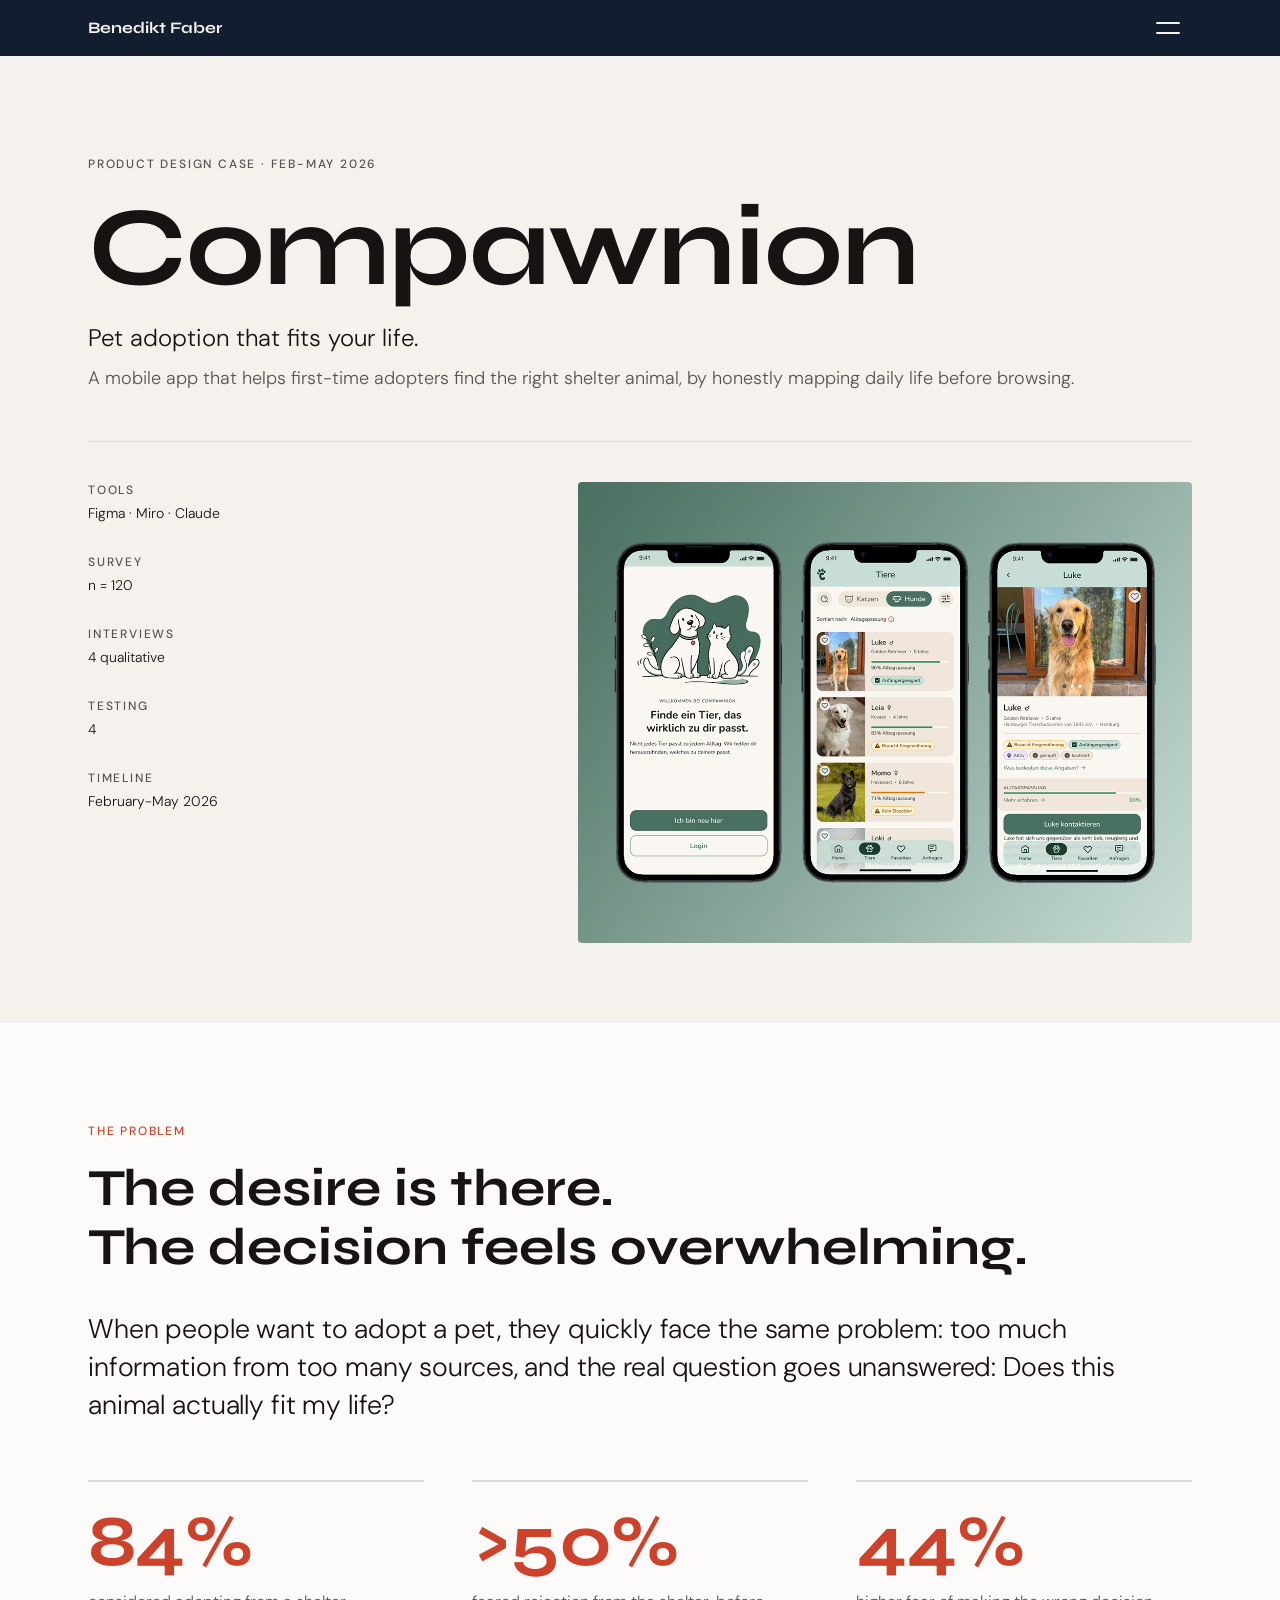
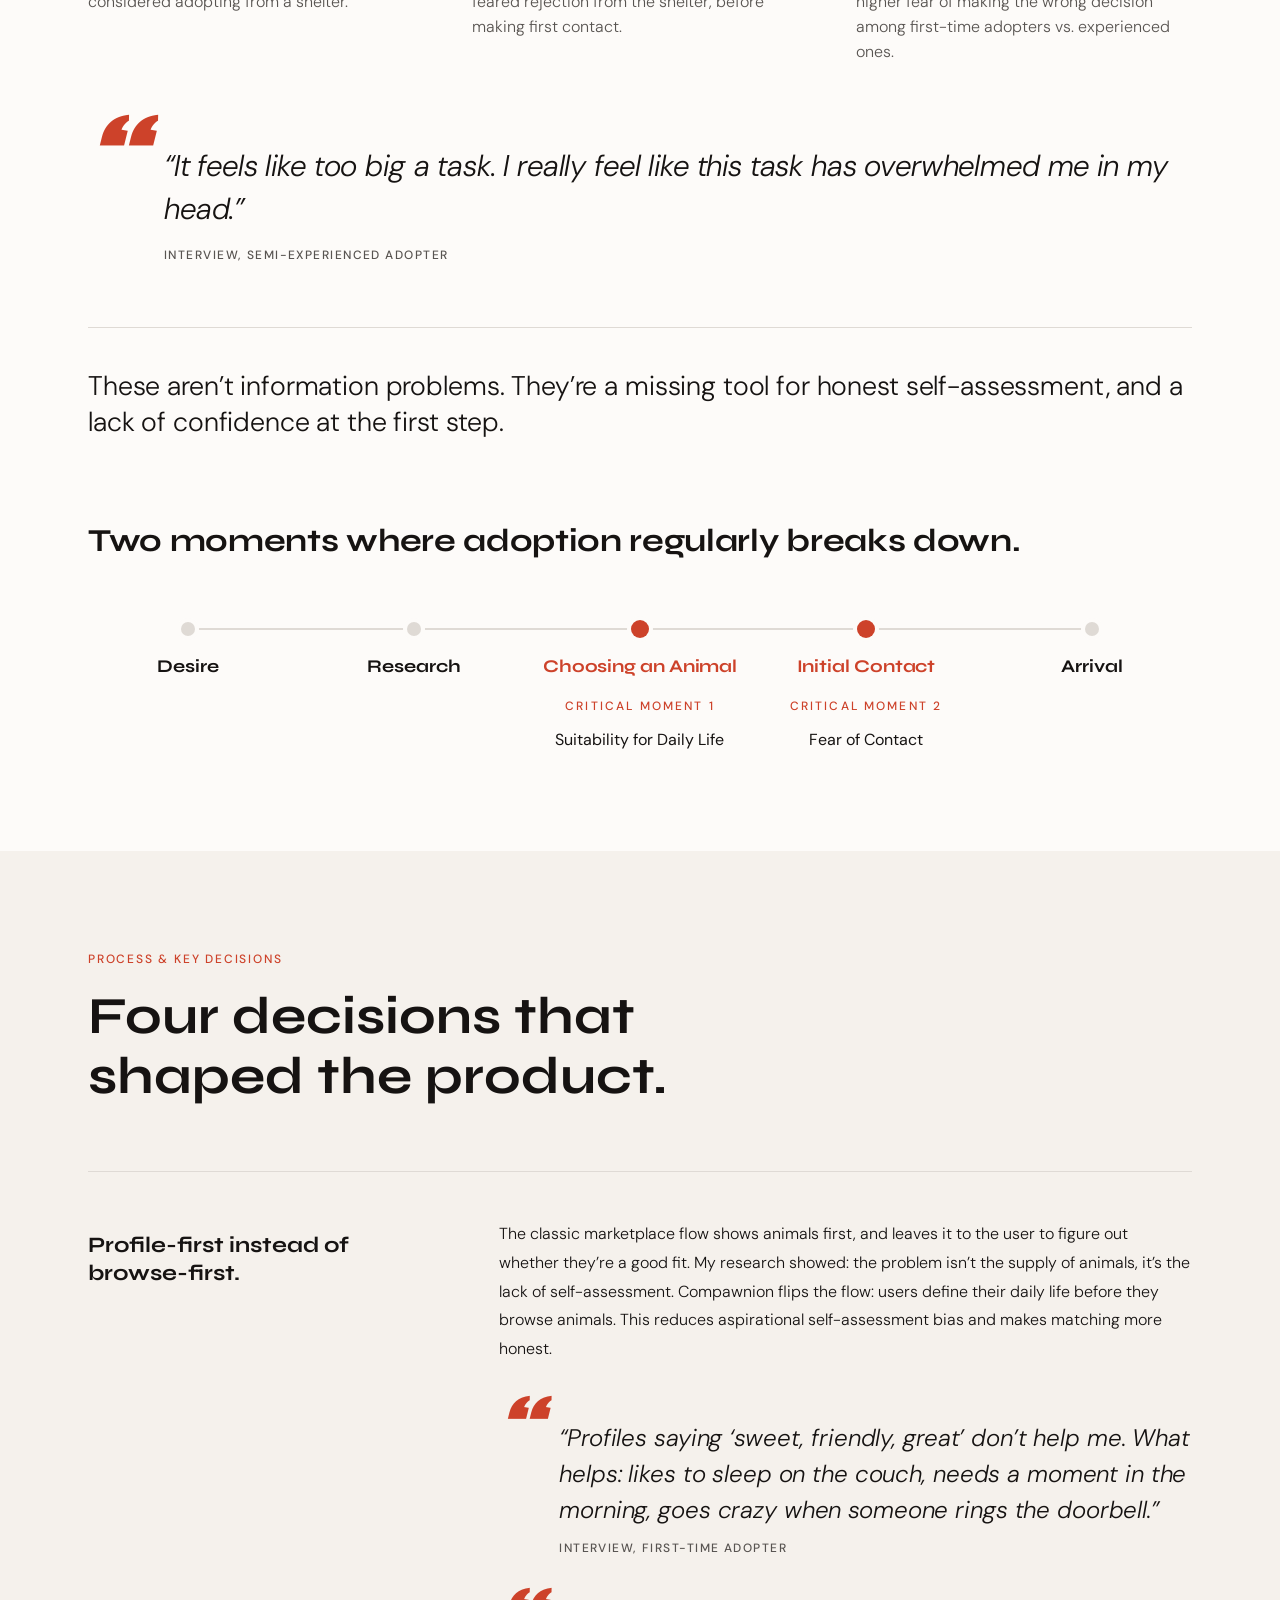
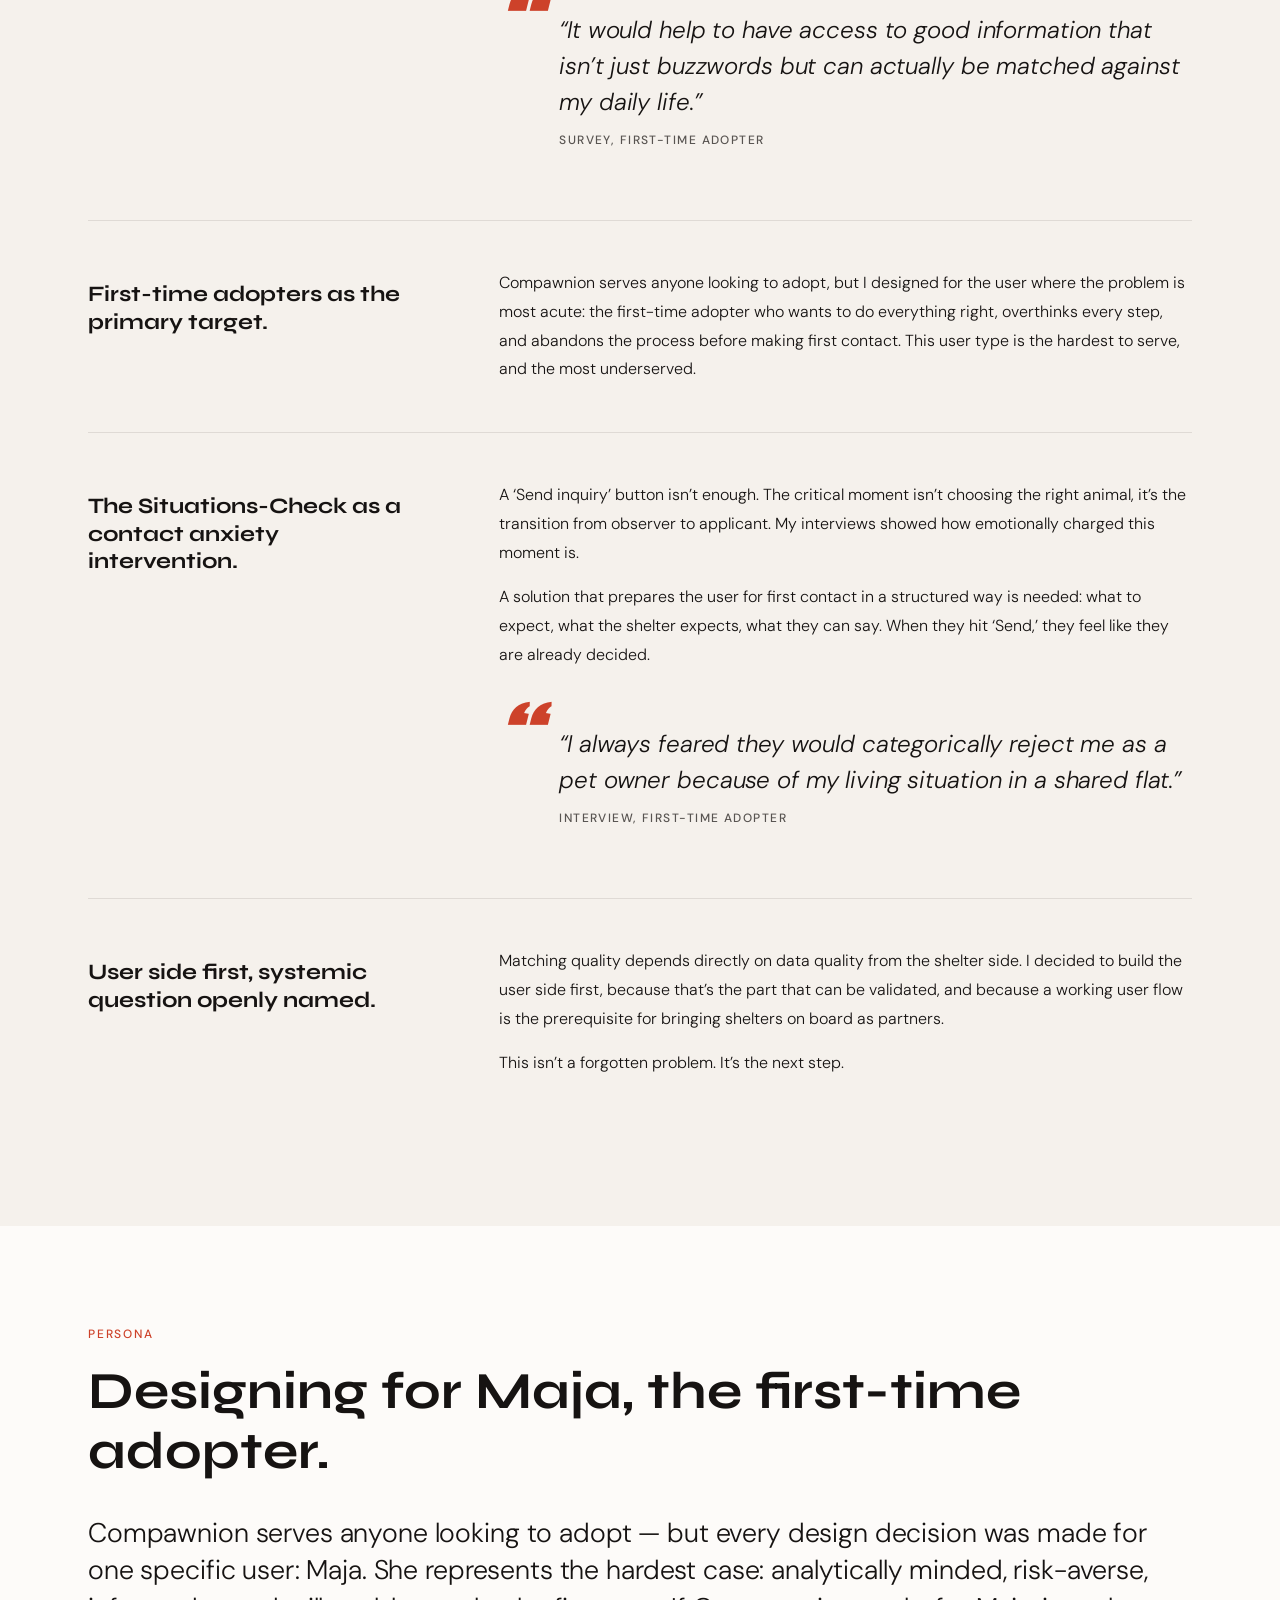
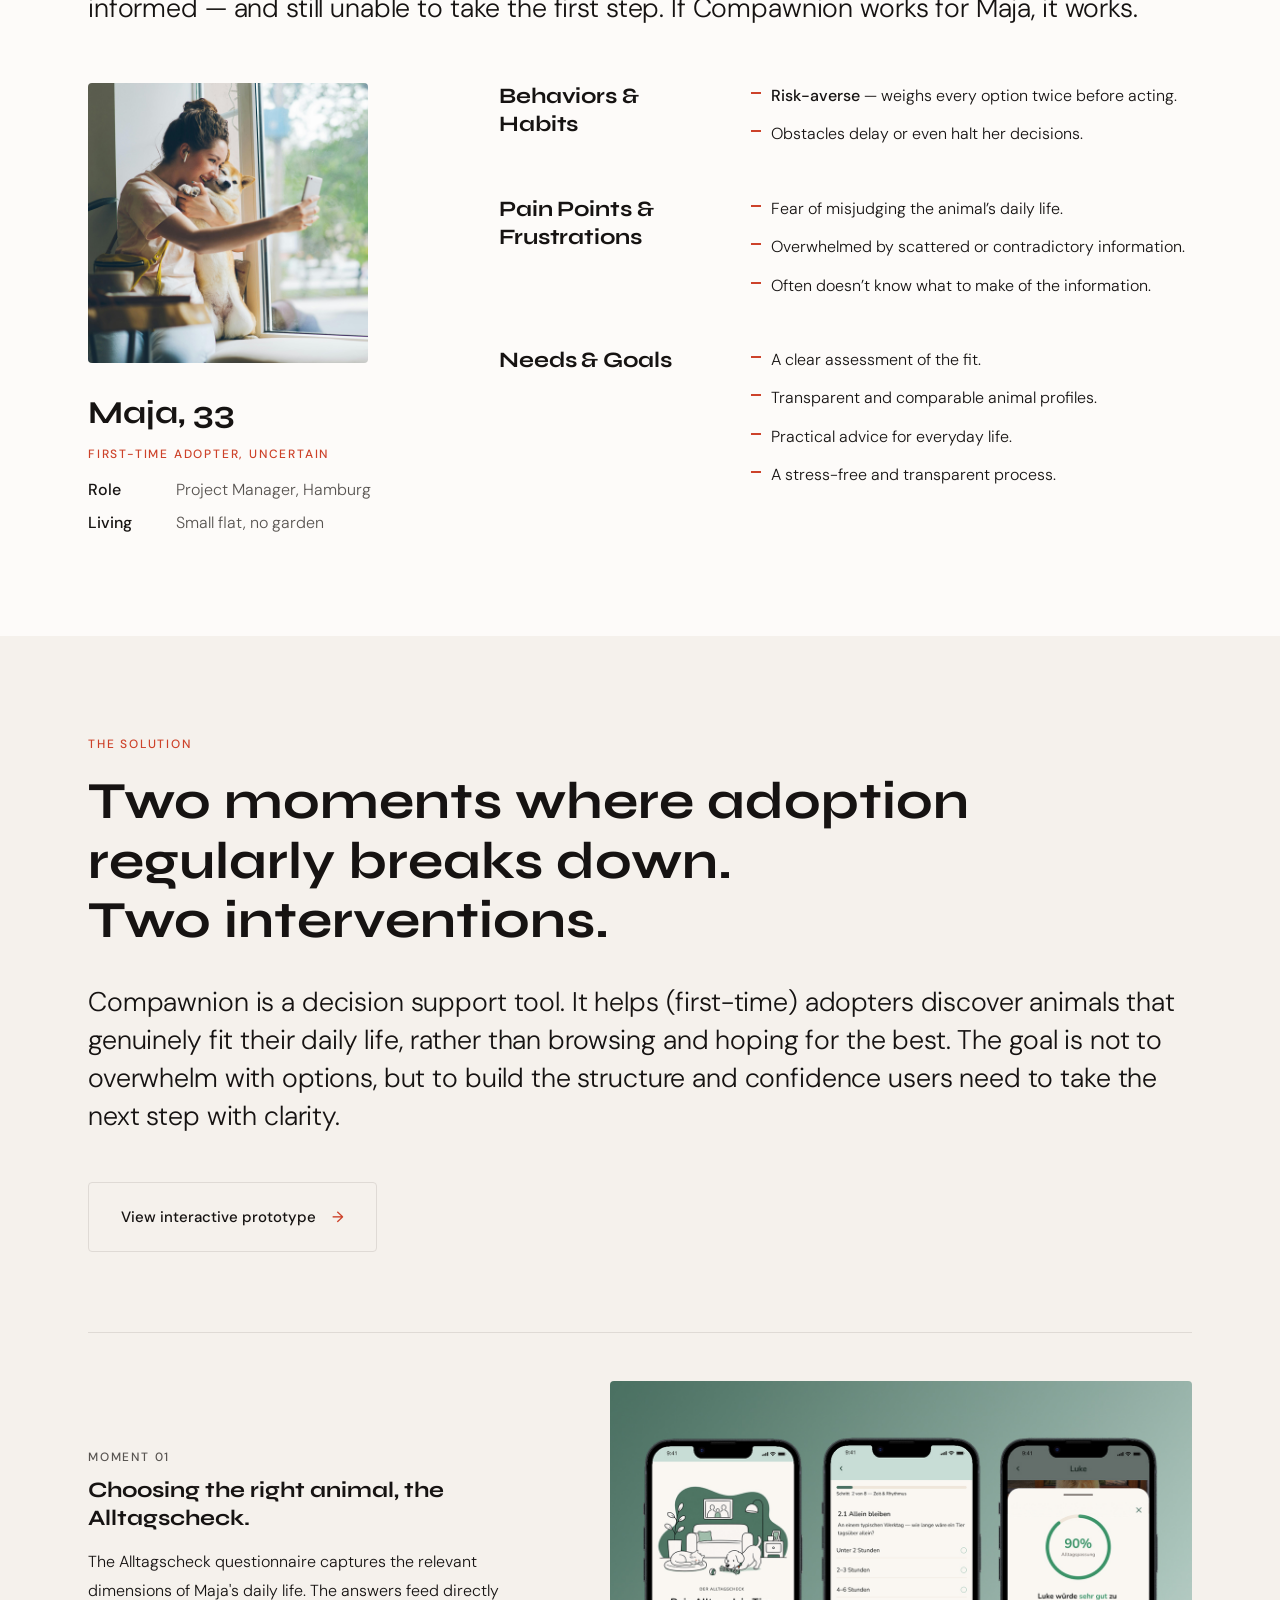
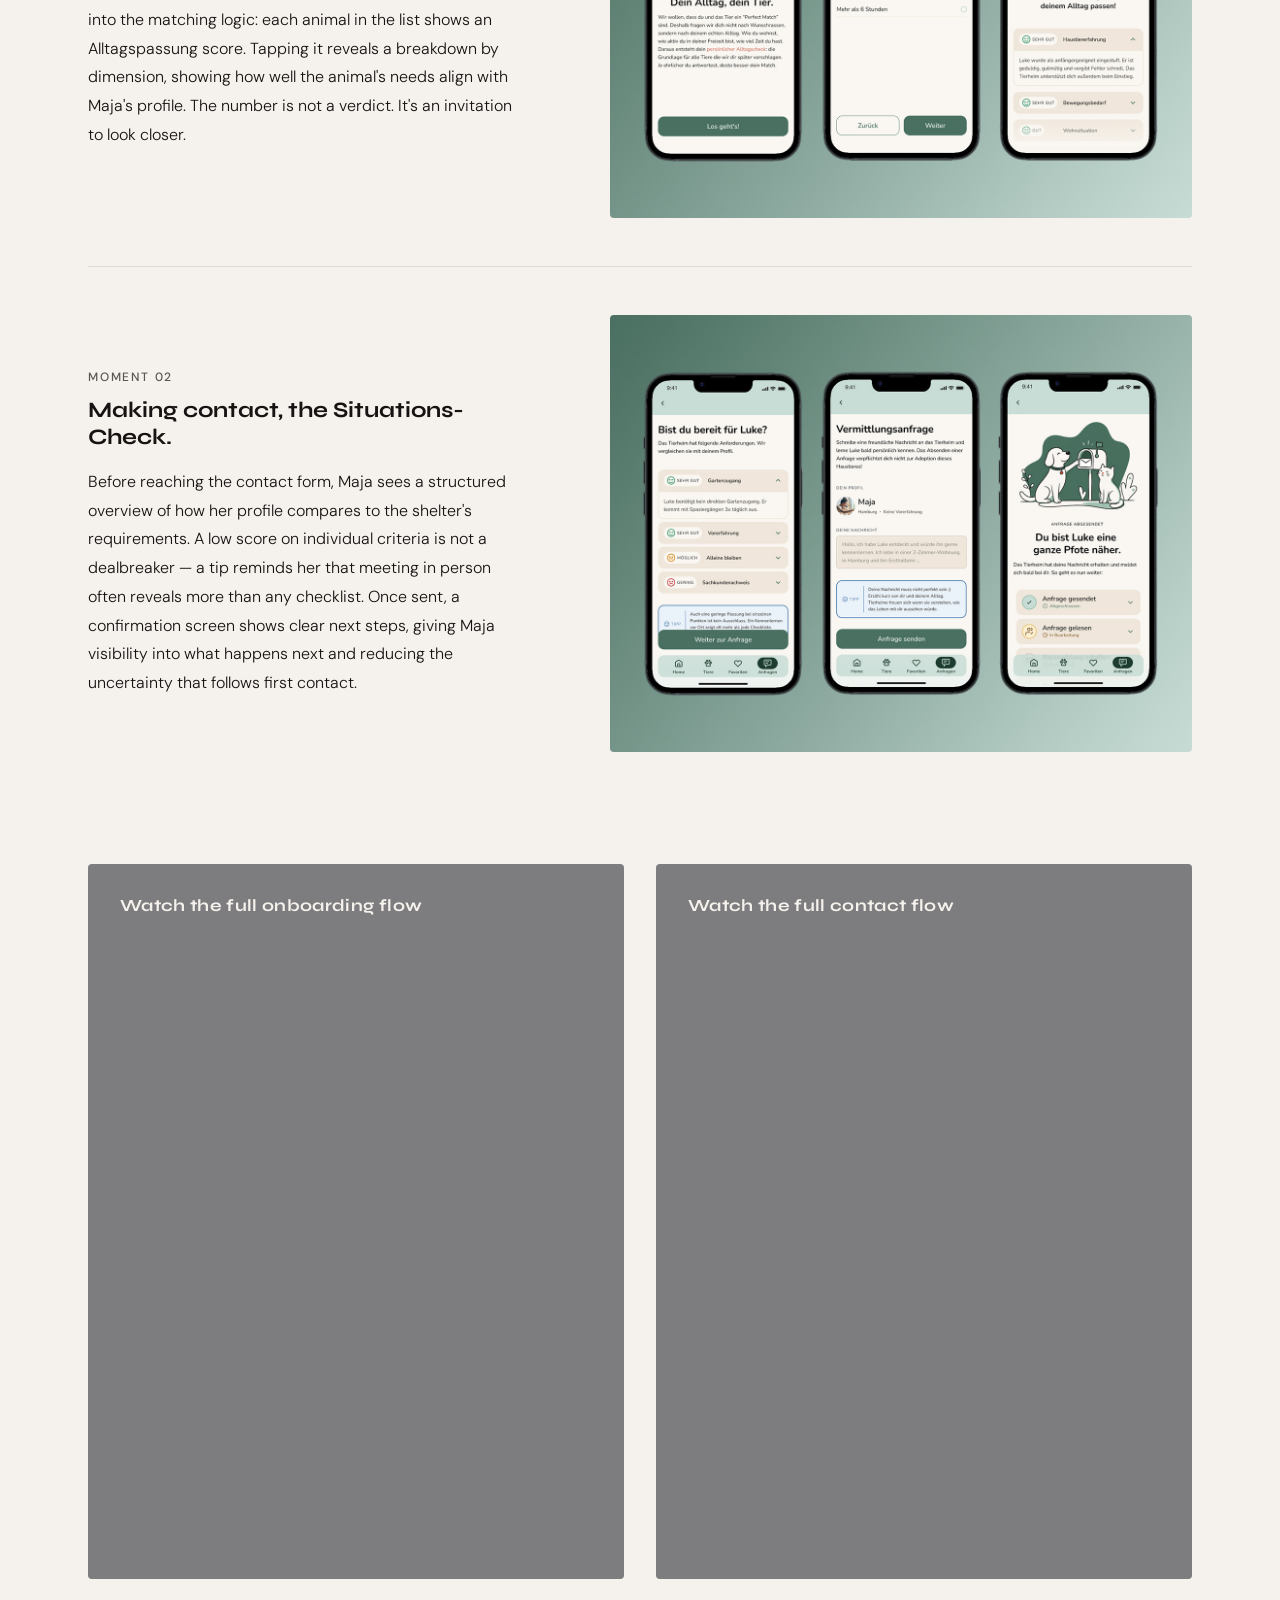
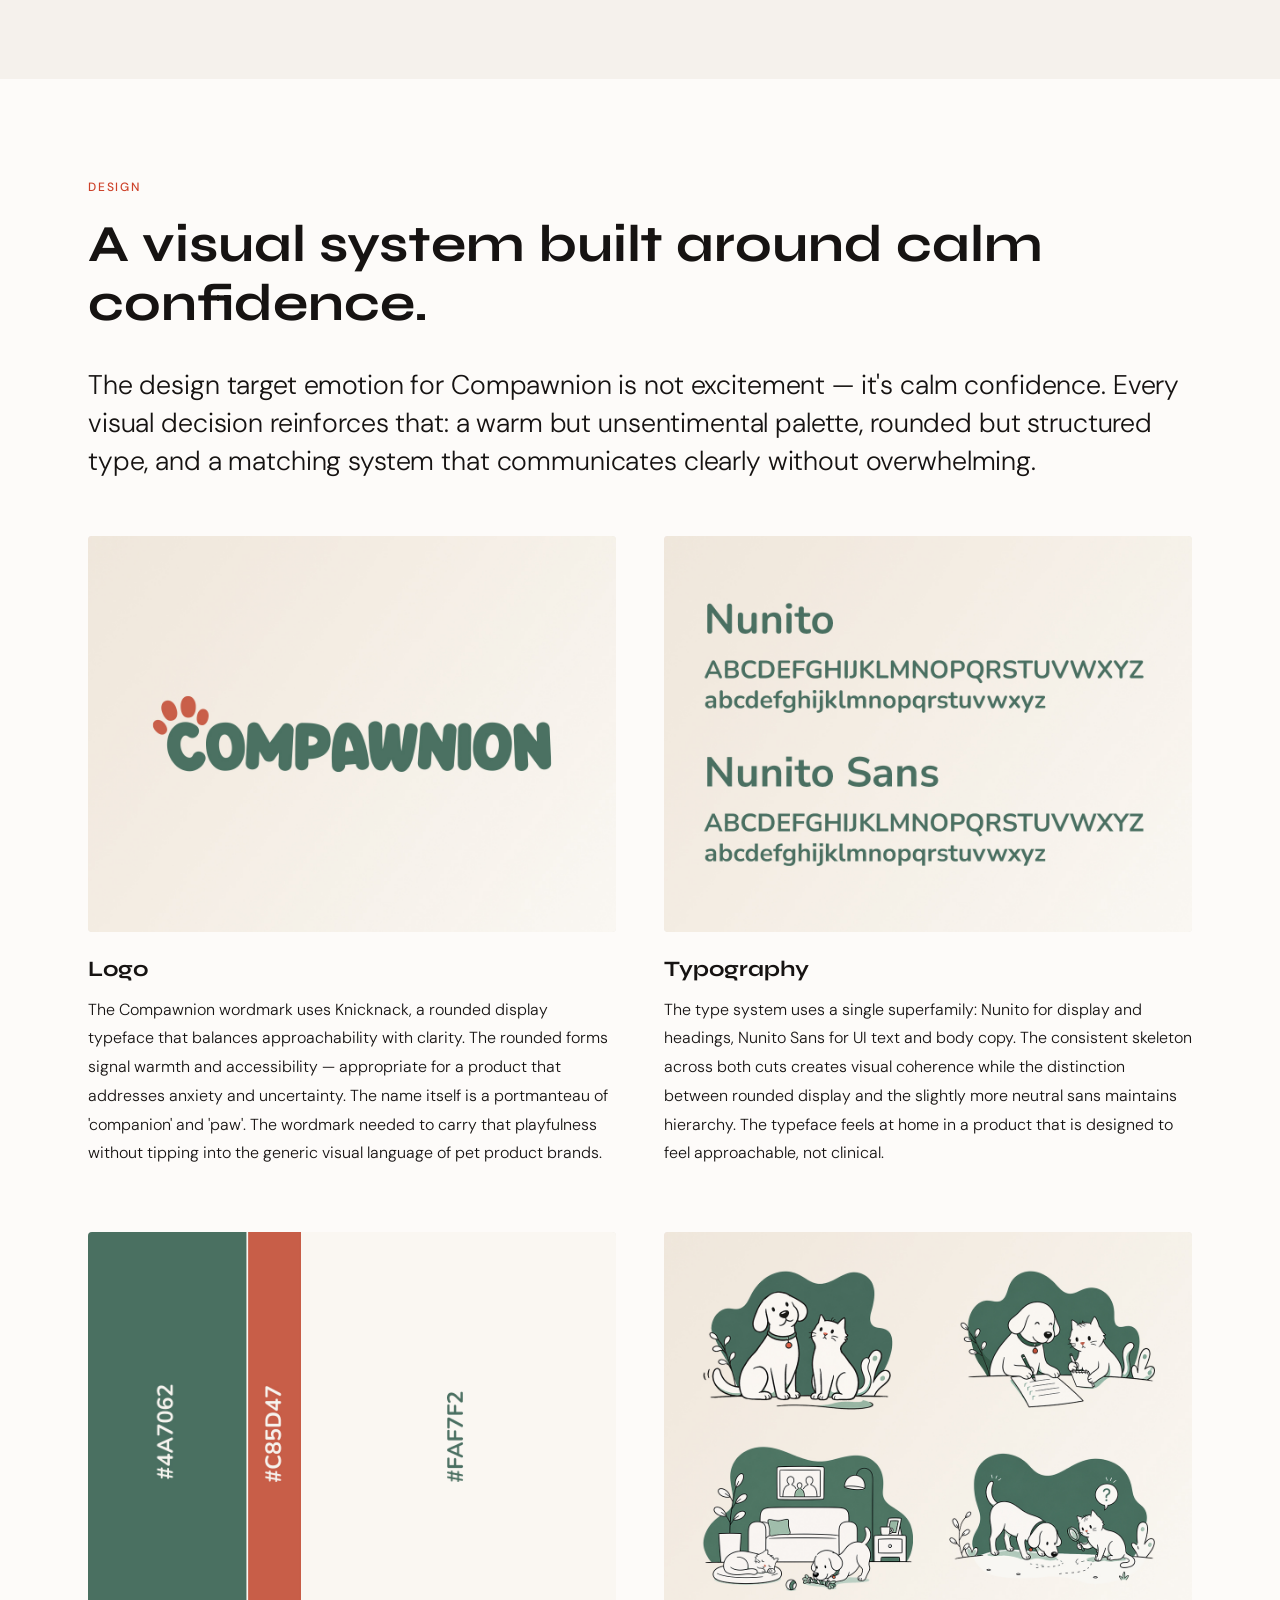
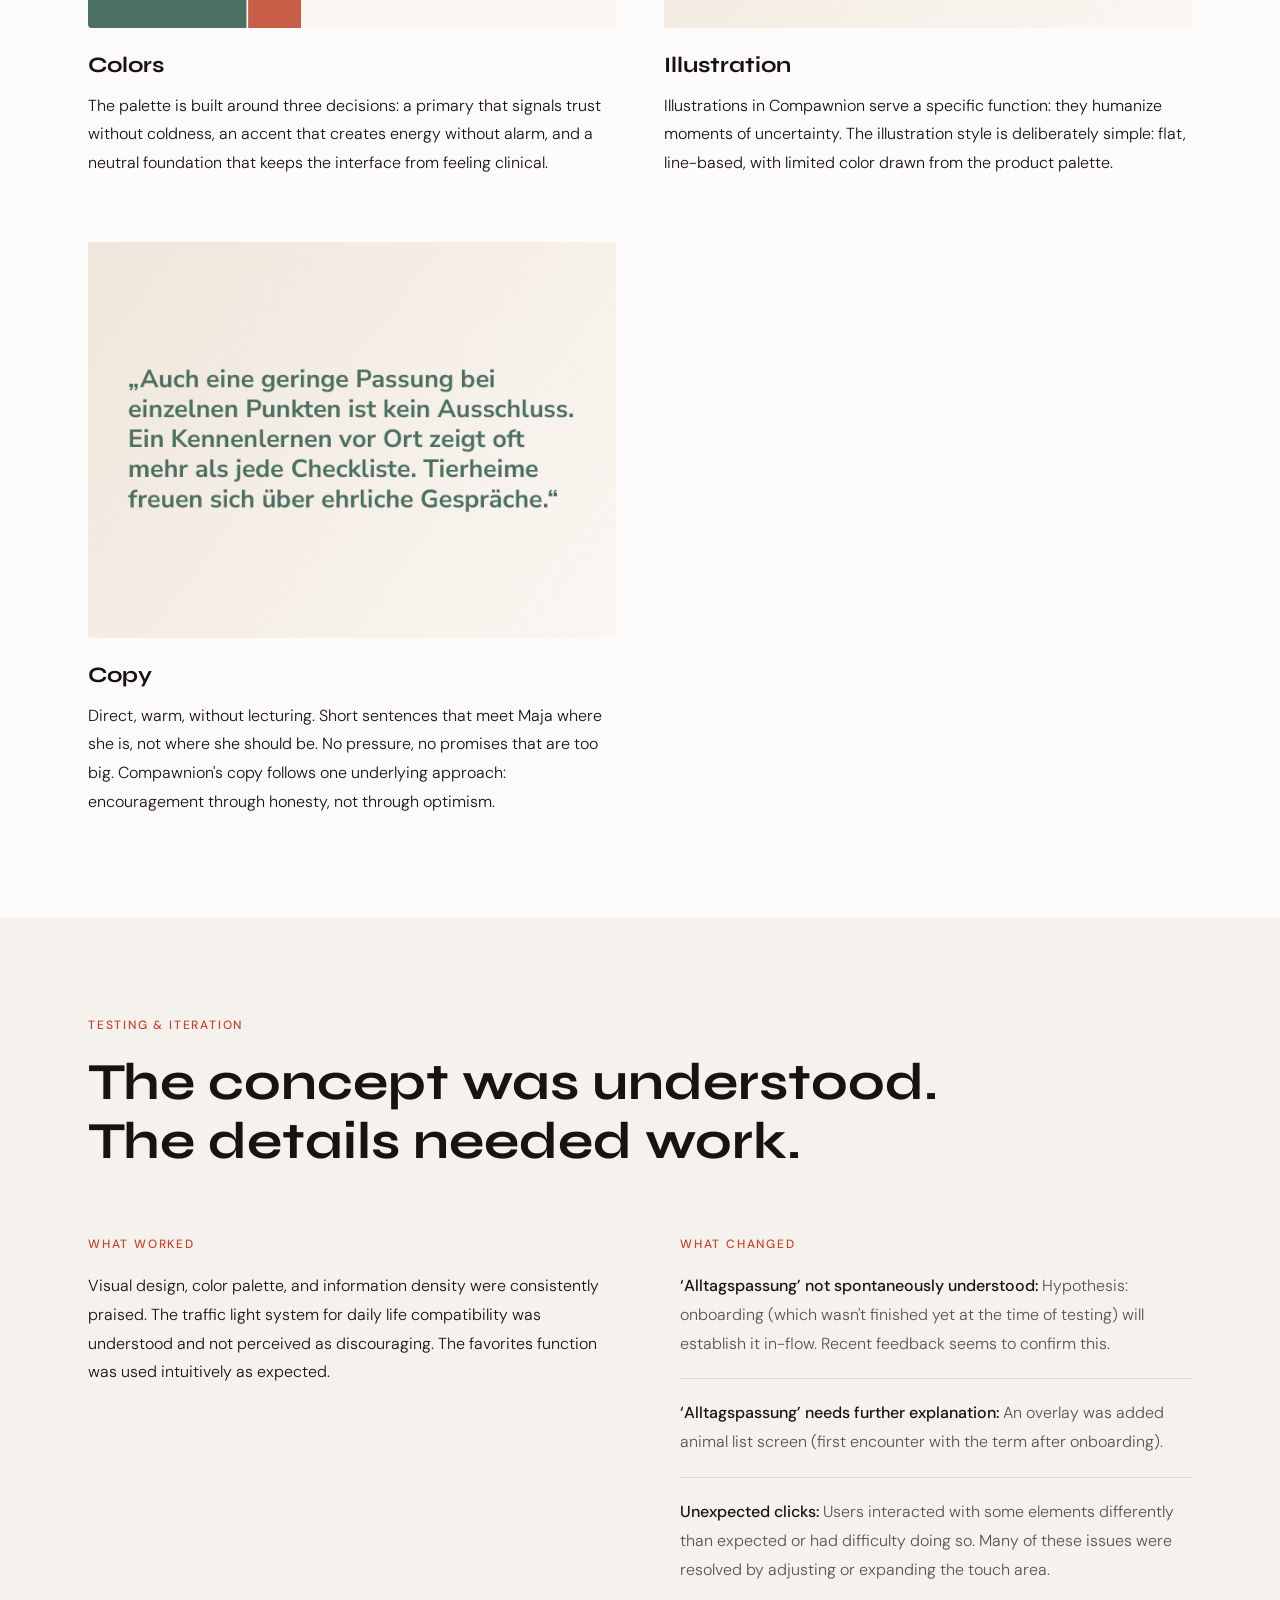
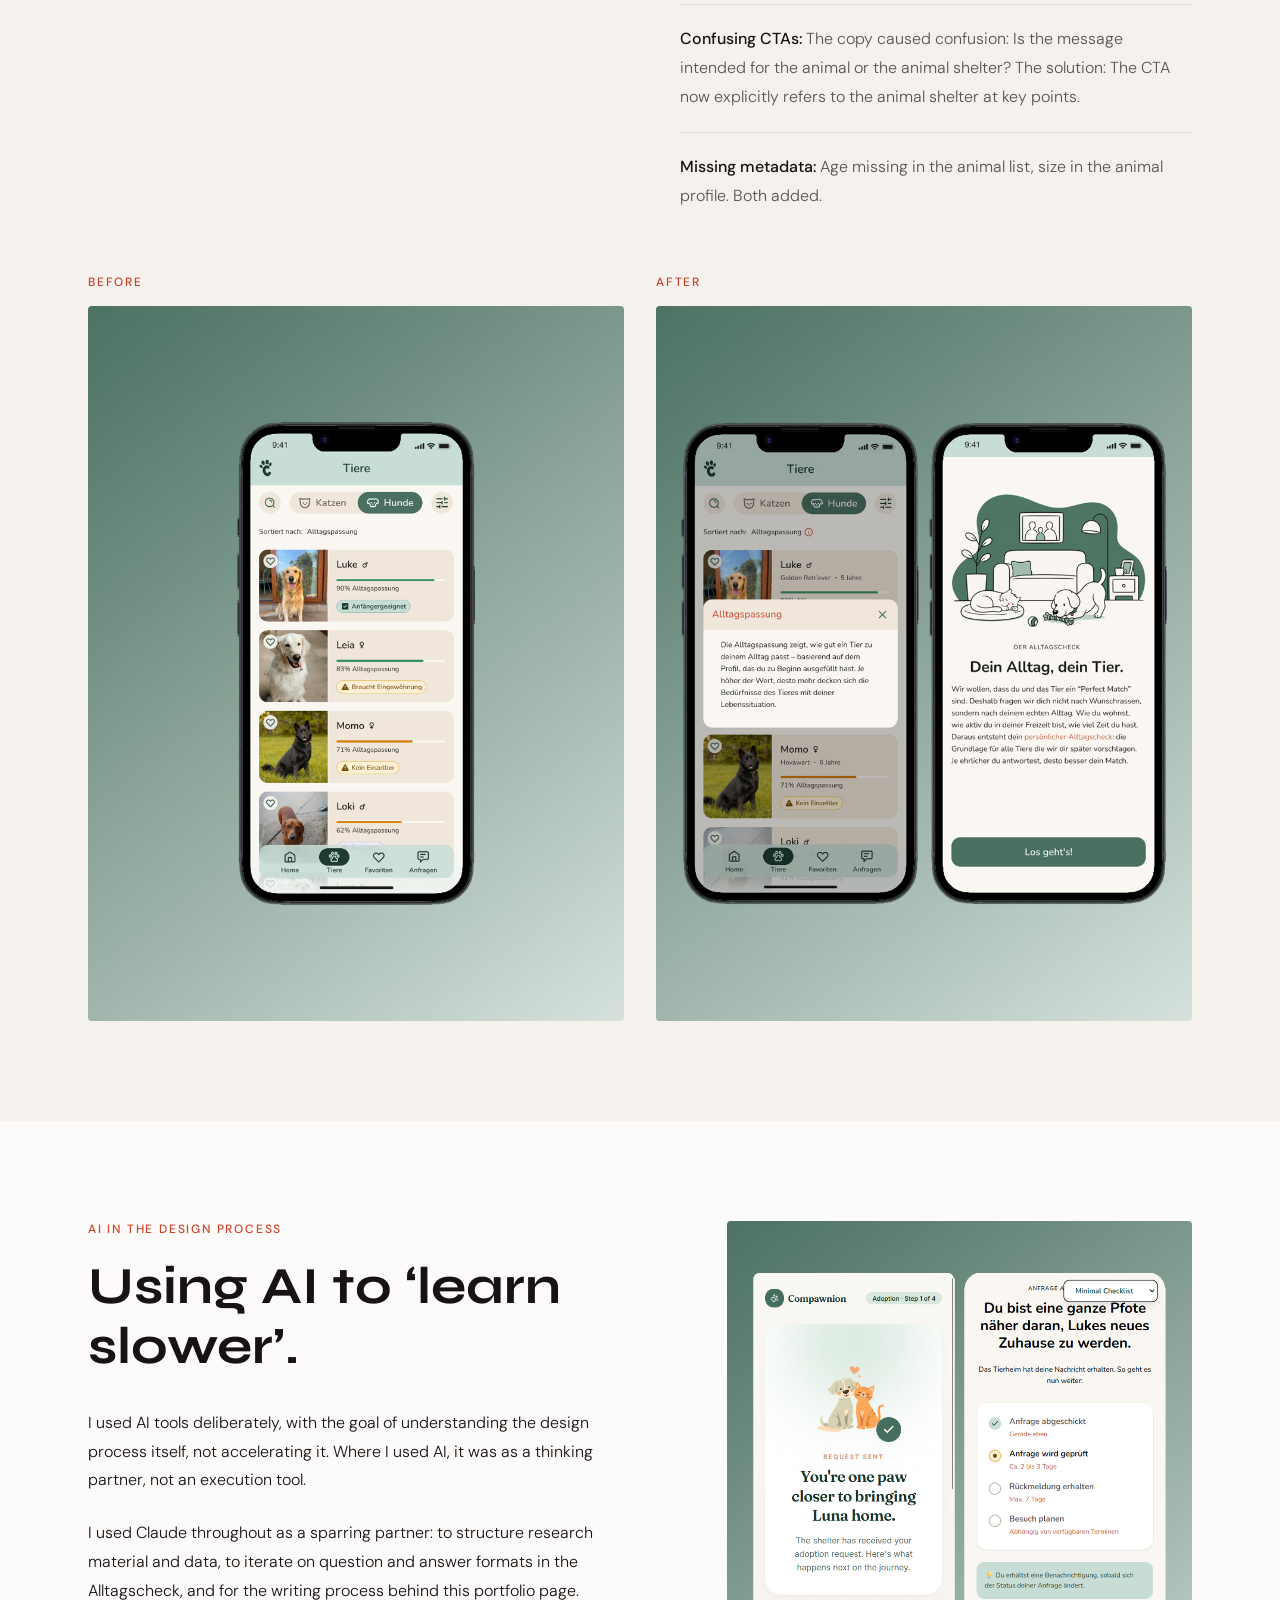
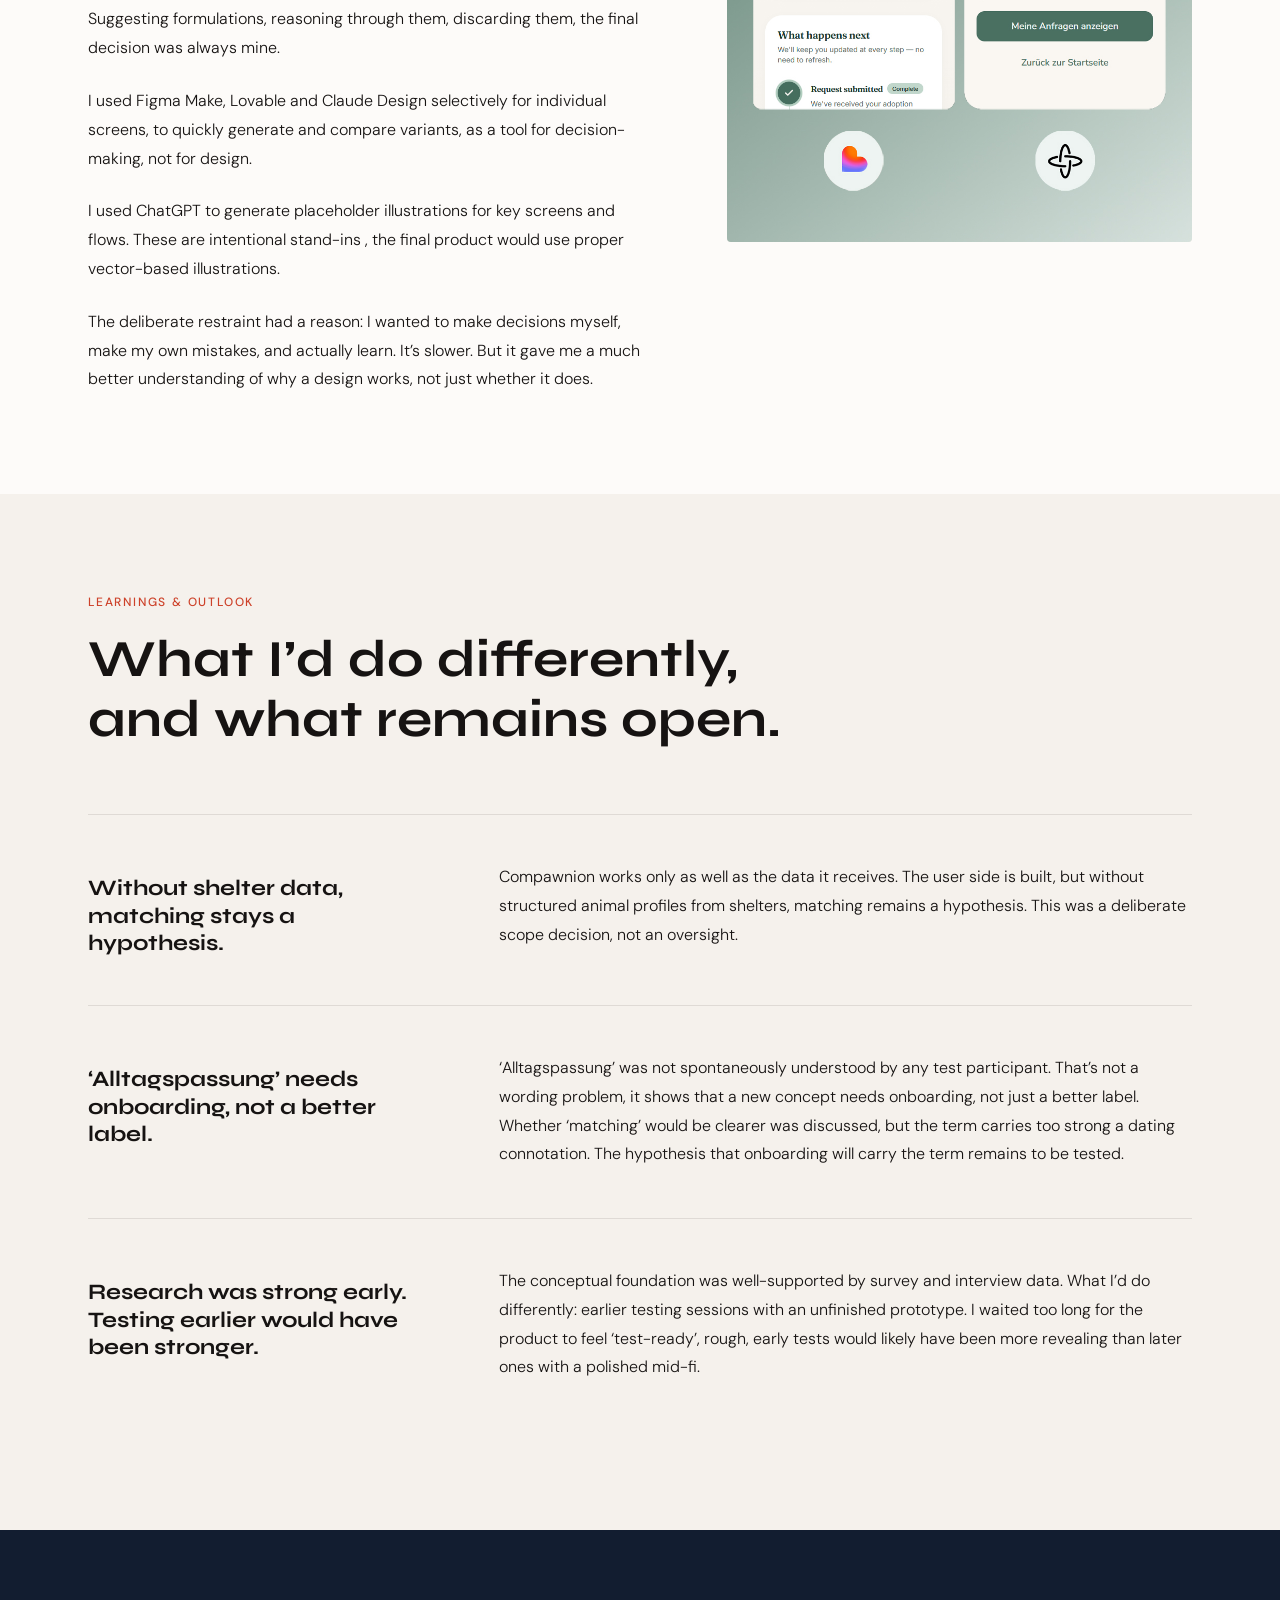
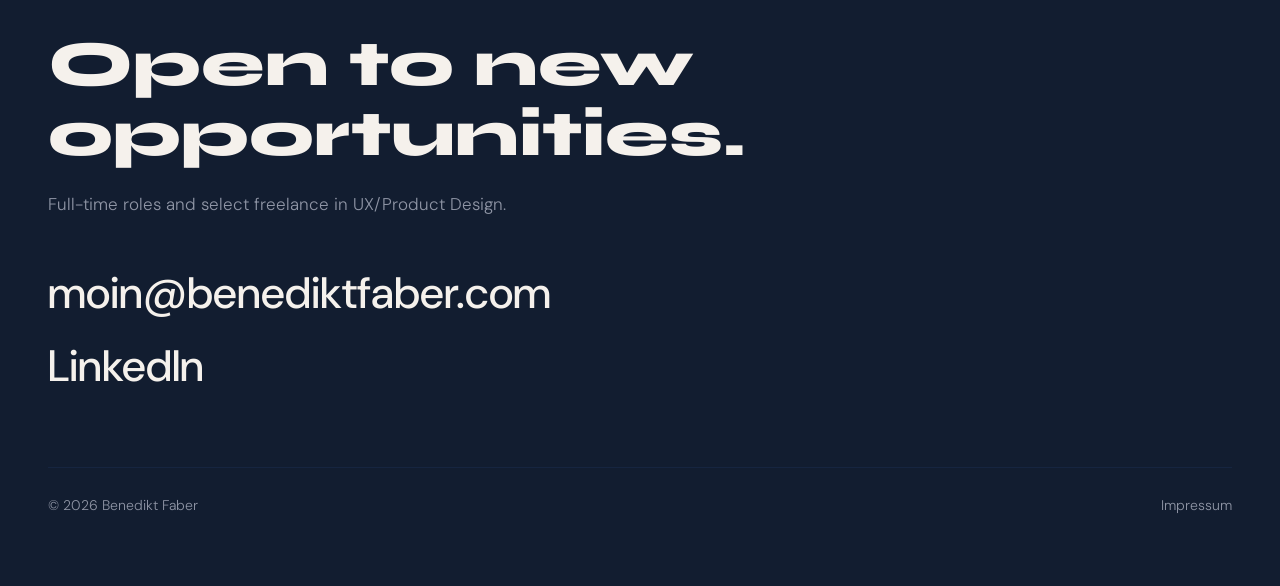
==== compawnion.html @ 4b55ab21 "Add files via upload" ====
<!DOCTYPE html>
<html lang="en">
<head>
  <meta charset="UTF-8">
  <meta name="viewport" content="width=device-width, initial-scale=1.0">
  <meta name="description" content="Compawnion: pet adoption case study by Benedikt Faber.">
  <title>Benedikt Faber, Compawnion Case Study</title>
  <link rel="icon" type="image/x-icon" href="img/favicon.ico">
  <link rel="preconnect" href="https://fonts.googleapis.com">
  <link rel="preconnect" href="https://fonts.gstatic.com" crossorigin>
  <link rel="stylesheet" href="shared.css">
  <link rel="stylesheet" href="styles.css">
  <script>
    // Page fade: if we arrived here via an internal link, mark the
    // document so the body renders at opacity 0 from first paint.
    // scripts.js fades it back in after the first frame.
    try {
      if (sessionStorage.getItem('pageFadeIn') === 'true') {
        sessionStorage.removeItem('pageFadeIn');
        document.documentElement.dataset.pageFade = 'covering';
      }
    } catch (e) {}
  </script>
</head>
<body>

  <!-- NAV -->
  <nav aria-label="Primary">
    <div class="nav-inner">
      <a href="/" class="nav-logo">Benedikt Faber</a>
      <button class="nav-hamburger" type="button" aria-label="Open menu" aria-controls="nav-overlay" aria-expanded="false">
        <span></span>
        <span></span>
      </button>
    </div>
  </nav>

  <div class="nav-overlay" id="nav-overlay" role="dialog" aria-modal="true" aria-label="Menu">
    <ul class="nav-overlay-links">
      <li><a href="/#work">Work</a></li>
      <li><a href="/#about">About</a></li>
      <li><a href="/#contact">Contact</a></li>
    </ul>
  </div>

  <!-- SECTION 01: HERO -->
  <section class="cs-hero">
    <div class="cs-hero-inner">
      <span class="section-label">Product Design Case &middot; Feb-May 2026</span>
      <h1 class="cs-title">Compawnion</h1>
      <p class="cs-tagline">Pet adoption that fits your life.</p>
      <p class="cs-blurb">A mobile app that helps first-time adopters find the right shelter animal, by honestly mapping daily life before browsing.</p>

      <div class="cs-hero-grid">
        <div class="cs-meta">
          <div>
            <span class="section-label cs-meta-item-label">Tools</span>
            <span class="cs-meta-item-value">Figma &middot; Miro &middot; Claude</span>
          </div>
          <div>
            <span class="section-label cs-meta-item-label">Survey</span>
            <span class="cs-meta-item-value">n = 120</span>
          </div>
          <div>
            <span class="section-label cs-meta-item-label">Interviews</span>
            <span class="cs-meta-item-value">4 qualitative</span>
          </div>
		   <div>
            <span class="section-label cs-meta-item-label">Testing</span>
            <span class="cs-meta-item-value">4</span>
          </div>
          <div>
            <span class="section-label cs-meta-item-label">Timeline</span>
            <span class="cs-meta-item-value">February-May 2026</span>
          </div>
        </div>

        <div class="cs-hero-image">
          <img class="lightbox-trigger" src="img/compawnion/main_screen.jpg" alt="Compawnion app on three iPhone screens: welcome with a hand-drawn dog and cat illustrating &ldquo;Finde ein Tier, das wirklich zu dir passt&rdquo;, an animal browse list with everyday-life fit scores, and a detail view for Luke, a golden retriever." width="1200" height="900">
        </div>
      </div>
    </div>
  </section>

  <!-- SECTION 02: THE PROBLEM -->
  <section class="cs-section bg-white">
    <div class="cs-section-inner">
      <span class="section-label accent">The Problem</span>
      <h2 class="cs-h2">The desire is there. <br/>The decision feels overwhelming.</h2>
      <p class="cs-body cs-intro">When people want to adopt a pet, they quickly face the same problem: too much information from too many sources, and the real question goes unanswered: Does this animal actually fit my life?</p>

      <div class="problem-stats">
        <div class="stat-block reveal">
          <div class="stat-number">84%</div>
          <p class="stat-text">considered adopting from a shelter.</p>
        </div>
        <div class="stat-block reveal">
          <div class="stat-number">&gt;50%</div>
          <p class="stat-text">feared rejection from the shelter, before making first contact.</p>
        </div>
        <div class="stat-block reveal">
          <div class="stat-number">44%</div>
          <p class="stat-text">higher fear of making the wrong decision among first-time adopters vs. experienced ones.</p>
        </div>
      </div>

      <figure class="cs-quote-figure">
        <blockquote class="cs-quote problem-quote">&ldquo;It feels like too big a task. I really feel like this task has overwhelmed me in my head.&rdquo;</blockquote>
        <figcaption class="cs-quote-attr">Interview, semi-experienced adopter</figcaption>
      </figure>

      <p class="problem-close">These aren&rsquo;t information problems. They&rsquo;re a missing tool for honest self-assessment, and a lack of confidence at the first step.</p>

      <div class="problem-flow-section">
        <h3 class="problem-flow-heading">Two moments where adoption regularly breaks down.</h3>

        <div class="problem-flow" role="list" aria-label="Adoption flow">
          <div class="problem-flow-step" role="listitem">
            <div class="problem-flow-node">
              <div class="problem-flow-marker" aria-hidden="true"></div>
            </div>
            <span class="problem-flow-label">Desire</span>
          </div>

          <div class="problem-flow-step" role="listitem">
            <div class="problem-flow-node">
              <div class="problem-flow-marker" aria-hidden="true"></div>
            </div>
            <span class="problem-flow-label">Research</span>
          </div>

          <div class="problem-flow-step problem-flow-step-critical" role="listitem">
            <div class="problem-flow-node">
              <div class="problem-flow-marker" aria-hidden="true"></div>
            </div>
            <span class="problem-flow-label">Choosing an Animal</span>
            <span class="problem-flow-eyebrow">Critical Moment 1</span>
            <span class="problem-flow-detail">Suitability for Daily Life</span>
          </div>

          <div class="problem-flow-step problem-flow-step-critical" role="listitem">
            <div class="problem-flow-node">
              <div class="problem-flow-marker" aria-hidden="true"></div>
            </div>
            <span class="problem-flow-label">Initial Contact</span>
            <span class="problem-flow-eyebrow">Critical Moment 2</span>
            <span class="problem-flow-detail">Fear of Contact</span>
          </div>

          <div class="problem-flow-step" role="listitem">
            <div class="problem-flow-node">
              <div class="problem-flow-marker" aria-hidden="true"></div>
            </div>
            <span class="problem-flow-label">Arrival</span>
          </div>
        </div>
      </div>
    </div>
  </section>

  <!-- SECTION 02: PROCESS & KEY DECISIONS -->
  <section class="cs-section bg-bg">
    <div class="cs-section-inner">
      <span class="section-label accent">Process &amp; Key Decisions</span>
      <h2 class="cs-h2">Four decisions that <br/>shaped the product.</h2>

      <article class="decision-block reveal">
        <div class="decision-left">
          <h3 class="cs-h3">Profile-first instead of browse-first.</h3>
        </div>
        <div class="decision-right">
          <p class="cs-body smaller">The classic marketplace flow shows animals first, and leaves it to the user to figure out whether they&rsquo;re a good fit. My research showed: the problem isn&rsquo;t the supply of animals, it&rsquo;s the lack of self-assessment. Compawnion flips the flow: users define their daily life before they browse animals. This reduces aspirational self-assessment bias and makes matching more honest.</p>
          <figure class="cs-quote-figure">
            <blockquote class="cs-quote small">&ldquo;Profiles saying &lsquo;sweet, friendly, great&rsquo; don&rsquo;t help me. What helps: likes to sleep on the couch, needs a moment in the morning, goes crazy when someone rings the doorbell.&rdquo;</blockquote>
            <figcaption class="cs-quote-attr">Interview, first-time adopter</figcaption>
          </figure>
          <figure class="cs-quote-figure">
            <blockquote class="cs-quote small">&ldquo;It would help to have access to good information that isn&rsquo;t just buzzwords but can actually be matched against my daily life.&rdquo;</blockquote>
            <figcaption class="cs-quote-attr">Survey, first-time adopter</figcaption>
          </figure>
        </div>
      </article>

      <article class="decision-block reveal">
        <div class="decision-left">
          <h3 class="cs-h3">First-time adopters as the primary target.</h3>
        </div>
        <div class="decision-right">
          <p class="cs-body smaller">Compawnion serves anyone looking to adopt, but I designed for the user where the problem is most acute: the first-time adopter who wants to do everything right, overthinks every step, and abandons the process before making first contact. This user type is the hardest to serve, and the most underserved.</p>
        </div>
      </article>

      <article class="decision-block reveal">
        <div class="decision-left">
          <h3 class="cs-h3">The Situations-Check as a contact anxiety intervention.</h3>
        </div>
        <div class="decision-right">
          <p class="cs-body smaller">A &lsquo;Send inquiry&rsquo; button isn&rsquo;t enough. The critical moment isn&rsquo;t choosing the right animal, it&rsquo;s the transition from observer to applicant. My interviews showed how emotionally charged this moment is.</p>
          <p class="cs-body smaller" style="margin-top:16px;">A solution that prepares the user for first contact in a structured way is needed: what to expect, what the shelter expects, what they can say. When they hit &lsquo;Send,&rsquo; they feel like they are already decided.</p>
          <figure class="cs-quote-figure">
            <blockquote class="cs-quote small">&ldquo;I always feared they would categorically reject me as a pet owner because of my living situation in a shared flat.&rdquo;</blockquote>
            <figcaption class="cs-quote-attr">Interview, first-time adopter</figcaption>
          </figure>
        </div>
      </article>

      <article class="decision-block reveal">
        <div class="decision-left">
          <h3 class="cs-h3">User side first, systemic question openly named.</h3>
        </div>
        <div class="decision-right">
          <p class="cs-body smaller">Matching quality depends directly on data quality from the shelter side. I decided to build the user side first, because that&rsquo;s the part that can be validated, and because a working user flow is the prerequisite for bringing shelters on board as partners.</p>
          <p class="cs-body smaller" style="margin-top:16px;">This isn&rsquo;t a forgotten problem. It&rsquo;s the next step.</p>
        </div>
      </article>
    </div>
  </section>

  <!-- SECTION: PERSONA -->
  <section class="cs-section bg-white">
    <div class="cs-section-inner">
      <span class="section-label accent">Persona</span>
      <h2 class="cs-h2">Designing for Maja, the first-time adopter.</h2>
      <p class="cs-body cs-intro">Compawnion serves anyone looking to adopt &mdash; but every design decision was made for one specific user: Maja. She represents the hardest case: analytically minded, risk-averse, informed — and still unable to take the first step. If Compawnion works for Maja, it works.</p>

      <div class="persona-card">
        <aside class="persona-profile">
          <div class="persona-image-frame">
            <img class="persona-image" src="img/compawnion/maja.jpg" alt="Maja, persona portrait" width="1200" height="1200" />
          </div>
          <div class="persona-meta">
            <h3 class="persona-name">Maja, 33</h3>
            <span class="persona-archetype">First-time adopter, uncertain</span>
            <ul class="persona-facts">
              <li><span class="persona-fact-label">Role</span> Project Manager, Hamburg</li>
              <li><span class="persona-fact-label">Living</span> Small flat, no garden</li>
            </ul>
          </div>
        </aside>

        <div class="persona-attrs">
          <div class="persona-attr reveal">
            <h4 class="persona-attr-title">Behaviors &amp; Habits</h4>
            <ul class="persona-list">
              <li><strong>Risk-averse</strong> &mdash; weighs every option twice before acting.</li>
              <li>Obstacles delay or even halt her decisions.</li>
            </ul>
          </div>

          <div class="persona-attr reveal">
            <h4 class="persona-attr-title">Pain Points &amp; Frustrations</h4>
            <ul class="persona-list">
              <li>Fear of misjudging the animal&rsquo;s daily life.</li>
              <li>Overwhelmed by scattered or contradictory information.</li>
              <li>Often doesn&rsquo;t know what to make of the information.</li>
            </ul>
          </div>

          <div class="persona-attr reveal">
            <h4 class="persona-attr-title">Needs &amp; Goals</h4>
            <ul class="persona-list">
              <li>A clear assessment of the fit.</li>
              <li>Transparent and comparable animal profiles.</li>
              <li>Practical advice for everyday life.</li>
              <li>A stress-free and transparent process.</li>
            </ul>
          </div>
        </div>
      </div>
    </div>
  </section>

  <!-- SECTION: THE SOLUTION -->
  <section class="cs-section bg-bg">
    <div class="cs-section-inner">
      <span class="section-label accent">The Solution</span>
      <h2 class="cs-h2">Two moments where adoption regularly breaks down.</br>Two interventions.</h2>
      <p class="cs-body cs-intro">Compawnion is a decision support tool. It helps (first-time) adopters discover animals that genuinely fit their daily life, rather than browsing and hoping for the best. The goal is not to overwhelm with options, but to build the structure and confidence users need to take the next step with clarity.</p>

      <a class="proto-link" href="https://www.figma.com/proto/0z4sNHGSA0iNiWBTUlxPIJ/Compawnion---Benedikt-Faber--Copy-?node-id=2600-2656&t=4JzCJmACxD0r4xXh-1" target="_blank" rel="noopener noreferrer">View interactive prototype <span class="arrow">&rarr;</span></a>

      <article class="solution-block reveal">
        <div class="solution-text">
          <span class="section-label">Moment 01</span>
          <h3 class="cs-h3">Choosing the right animal, the Alltagscheck.</h3>
          <p class="cs-body">The Alltagscheck questionnaire captures the relevant dimensions of Maja's daily life. The answers feed directly into the matching logic: each animal in the list shows an Alltagspassung score. Tapping it reveals a breakdown by dimension, showing how well the animal's needs align with Maja's profile. The number is not a verdict. It's an invitation to look closer.</p>
        </div>
        <div class="solution-image">
          <div class="image-frame aspect-4-3">
            <img class="lightbox-trigger" src="img/compawnion/alltagscheck_screen.jpg" alt="Alltagscheck flow, placeholder image" width="1200" height="900">
          </div>
        </div>
      </article>

      <article class="solution-block reveal">
        <div class="solution-text">
          <span class="section-label">Moment 02</span>
          <h3 class="cs-h3">Making contact, the Situations-Check.</h3>
          <p class="cs-body">Before reaching the contact form, Maja sees a structured overview of how her profile compares to the shelter's requirements. A low score on individual criteria is not a dealbreaker — a tip reminds her that meeting in person often reveals more than any checklist. Once sent, a confirmation screen shows clear next steps, giving Maja visibility into what happens next and reducing the uncertainty that follows first contact.</p>
        </div>
        <div class="solution-image">
          <div class="image-frame aspect-4-3">
            <img class="lightbox-trigger" src="img/compawnion/situationscheck_screen.jpg" alt="Situations-Check, placeholder image" width="1200" height="900">
          </div>
        </div>
      </article>

      <div class="extra-screens">
        <div class="video-frame">
          <video loop muted playsinline preload="metadata"><source src="img/compawnion/flow1.mp4" type="video/mp4"></video>
          <button class="video-play-overlay" type="button" aria-label="See it in motion">
            <span class="video-play-label" aria-hidden="true">Watch the full onboarding flow</span>
          </button>
        </div>
        <div class="video-frame">
          <video loop muted playsinline preload="metadata"><source src="img/compawnion/flow2.mp4" type="video/mp4"></video>
          <button class="video-play-overlay" type="button" aria-label="See it in motion">
            <span class="video-play-label" aria-hidden="true">Watch the full contact flow</span>
          </button>
        </div>
      </div>
    </div>
  </section>

  <!-- SECTION: DESIGN -->
  <section class="cs-section bg-white">
    <div class="cs-section-inner">
      <span class="section-label accent">Design</span>
      <h2 class="cs-h2">A visual system built around calm confidence.</h2>
      <p class="cs-body cs-intro">The design target emotion for Compawnion is not excitement — it's calm confidence. 
	  Every visual decision reinforces that: a warm but unsentimental palette, rounded but structured type, and a matching system that communicates clearly without overwhelming.</p>

      <div class="design-grid">
        <article class="design-block reveal">
          <div class="design-block-image">
            <div class="image-frame aspect-4-3">
              <img src="img/compawnion/compawnion_logo.jpg" alt="Logo and mark, placeholder image" width="1200" height="900">
            </div>
          </div>
          <div class="design-block-text">
            <h3 class="cs-h3">Logo</h3>
            <p class="cs-body">The Compawnion wordmark uses Knicknack, a rounded display typeface that balances approachability with clarity. 
			The rounded forms signal warmth and accessibility — appropriate for a product that addresses anxiety and uncertainty. 
			The name itself is a portmanteau of 'companion' and 'paw'. The wordmark needed to carry that playfulness without tipping into the generic visual language of pet product brands.</p>
          </div>
        </article>
		
		<article class="design-block reveal">
          <div class="design-block-image">
            <div class="image-frame aspect-4-3">
              <img src="img/compawnion/compawnion_typography.jpg" alt="Typography specimen, placeholder image" width="1200" height="900">
            </div>
          </div>
          <div class="design-block-text">
            <h3 class="cs-h3">Typography</h3>
            <p class="cs-body">The type system uses a single superfamily: Nunito for display and headings, Nunito Sans for UI text and body copy. 
			The consistent skeleton across both cuts creates visual coherence while the distinction between rounded display and the slightly more neutral sans maintains hierarchy. 
			The typeface feels at home in a product that is designed to feel approachable, not clinical.</p>
          </div>
        </article>

        <article class="design-block reveal">
          <div class="design-block-image">
            <div class="image-frame aspect-4-3">
              <img src="img/compawnion/compawnion_color.jpg" alt="Color palette, placeholder image" width="1200" height="900">
            </div>
          </div>
          <div class="design-block-text">
            <h3 class="cs-h3">Colors</h3>
            <p class="cs-body">The palette is built around three decisions: a primary that signals trust without coldness, an accent that creates energy without alarm, and a neutral foundation that keeps the interface from feeling clinical.</p>
          </div>
        </article>

        <article class="design-block reveal">
          <div class="design-block-image">
            <div class="image-frame aspect-4-3">
              <img src="img/compawnion/compawnion_illustration.jpg" alt="Illustration style, placeholder image" width="1200" height="900">
            </div>
          </div>
          <div class="design-block-text">
            <h3 class="cs-h3">Illustration</h3>
            <p class="cs-body">Illustrations in Compawnion serve a specific function: they humanize moments of uncertainty. The illustration style is deliberately simple: flat, line-based, with limited color drawn from the product palette.</p>
          </div>
        </article>

        <article class="design-block reveal">
          <div class="design-block-image">
            <div class="image-frame aspect-4-3">
              <img src="img/compawnion/compawnion_copy.jpg" alt="Copy examples, placeholder image" width="1200" height="900">
            </div>
          </div>
          <div class="design-block-text">
            <h3 class="cs-h3">Copy</h3>
            <p class="cs-body">Direct, warm, without lecturing. Short sentences that meet Maja where she is, not where she should be. No pressure, no promises that are too big.
			 Compawnion's copy follows one underlying approach: encouragement through honesty, not through optimism.</p>
          </div>
        </article>
      </div>
    </div>
  </section>

  <!-- SECTION: TESTING & ITERATION -->
  <section class="cs-section bg-bg">
    <div class="cs-section-inner">
      <span class="section-label accent">Testing &amp; Iteration</span>
      <h2 class="cs-h2">The concept was understood. <br/>The details needed work.</h2>

      <div class="testing-grid">
        <div class="testing-col">
          <span class="section-label accent">What Worked</span>
          <p class="testing-body">Visual design, color palette, and information density were consistently praised. The traffic light system for daily life compatibility was understood and not perceived as discouraging. The favorites function was used intuitively as expected.</p>
        </div>
        <div class="testing-col">
          <span class="section-label accent">What Changed</span>
          <div class="change-list">
		  <div class="change-item">
              <span class="change-lead">&lsquo;Alltagspassung&rsquo; not spontaneously understood:</span>
              <span class="change-rest">Hypothesis: onboarding (which wasn't finished yet at the time of testing) will establish it in-flow. Recent feedback seems to confirm this.</span>
            </div>
			<div class="change-item">
              <span class="change-lead">&lsquo;Alltagspassung&rsquo; needs further explanation:</span>
              <span class="change-rest">An overlay was added animal list screen (first encounter with the term after onboarding).</span>
            </div>
            <div class="change-item">
              <span class="change-lead">Unexpected clicks:</span>
              <span class="change-rest">Users interacted with some elements differently than expected or had difficulty doing so. Many of these issues were resolved by adjusting or expanding the touch area.</span>
            </div>
            <div class="change-item">
              <span class="change-lead">Confusing CTAs:</span>
              <span class="change-rest">The copy caused confusion: Is the message intended for the animal or the animal shelter? The solution: The CTA now explicitly refers to the animal shelter at key points.</span>
            </div>
            <div class="change-item">
              <span class="change-lead">Missing metadata:</span>
              <span class="change-rest"> Age missing in the animal list, size in the animal profile. Both added.</span>
            </div>
          </div>
        </div>
      </div>

      <div class="before-after">
        <div class="before-after-item">
          <span class="section-label accent">Before</span>
          <div class="image-frame aspect-3-4">
            <img src="img/compawnion/compawnion_before.jpg" alt="Before iteration screen, placeholder image" width="900" height="1200">
          </div>
        </div>
        <div class="before-after-item">
          <span class="section-label accent">After</span>
          <div class="image-frame aspect-3-4">
            <img src="img/compawnion/compawnion_after.jpg" alt="After iteration screen, placeholder image" width="900" height="1200">
          </div>
        </div>
      </div>
    </div>
  </section>

  <!-- SECTION 06: AI -->
  <section class="ai-section">
    <div class="ai-inner">
      <div class="ai-grid">
        <div class="ai-text-col">
          <span class="section-label accent">AI in the Design Process</span>
          <h2 class="cs-h2">Using AI to &lsquo;learn slower&rsquo;.</h2>
          <div class="ai-body">
            <p>I used AI tools deliberately, with the goal of understanding the design process itself, not accelerating it. Where I used AI, it was as a thinking partner, not an execution tool.</p>
            <p>I used Claude throughout as a sparring partner: to structure research material and data, to iterate on question and answer formats in the Alltagscheck, and for the writing process behind this portfolio page. Suggesting formulations, reasoning through them, discarding them, the final decision was always mine.</p>
            <p>I used Figma Make, Lovable and Claude Design selectively for individual screens, to quickly generate and compare variants, as a tool for decision-making, not for design.</p>
			<p>I used ChatGPT to generate placeholder illustrations for key screens and flows. These are intentional stand-ins ,  the final product would use proper vector-based illustrations.</p>
            <p>The deliberate restraint had a reason: I wanted to make decisions myself, make my own mistakes, and actually learn. It&rsquo;s slower. But it gave me a much better understanding of why a design works, not just whether it does.</p>
          </div>
        </div>

        <div class="ai-image-col">
          <div class="image-frame aspect-3-4">
            <img src="img/compawnion/compawnion_ai.jpg" alt="AI in the design process, placeholder image" width="900" height="1200">
          </div>
        </div>
      </div>
    </div>
  </section>

  <!-- SECTION 07: LEARNINGS & OUTLOOK -->
  <section class="cs-section bg-bg">
    <div class="cs-section-inner">
      <span class="section-label accent">Learnings &amp; Outlook</span>
      <h2 class="cs-h2">What I&rsquo;d do differently, <br/>and what remains open.</h2>

      <article class="decision-block reveal">
        <div class="decision-left">
          <h3 class="cs-h3">Without shelter data, matching stays a hypothesis.</h3>
        </div>
        <div class="decision-right">
          <p class="cs-body smaller">Compawnion works only as well as the data it receives. The user side is built, but without structured animal profiles from shelters, matching remains a hypothesis. This was a deliberate scope decision, not an oversight.</p>
        </div>
      </article>

      <article class="decision-block reveal">
        <div class="decision-left">
          <h3 class="cs-h3">&lsquo;Alltagspassung&rsquo; needs onboarding, not a better label.</h3>
        </div>
        <div class="decision-right">
          <p class="cs-body smaller">&lsquo;Alltagspassung&rsquo; was not spontaneously understood by any test participant. That&rsquo;s not a wording problem, it shows that a new concept needs onboarding, not just a better label. Whether &lsquo;matching&rsquo; would be clearer was discussed, but the term carries too strong a dating connotation. The hypothesis that onboarding will carry the term remains to be tested.</p>
        </div>
      </article>

      <article class="decision-block reveal">
        <div class="decision-left">
          <h3 class="cs-h3">Research was strong early. Testing earlier would have been stronger.</h3>
        </div>
        <div class="decision-right">
          <p class="cs-body smaller">The conceptual foundation was well-supported by survey and interview data. What I&rsquo;d do differently: earlier testing sessions with an unfinished prototype. I waited too long for the product to feel &lsquo;test-ready&rsquo;, rough, early tests would likely have been more revealing than later ones with a polished mid-fi.</p>
        </div>
      </article>
    </div>
  </section>

  <!-- FOOTER -->
  <footer class="footer" id="contact">
    <div class="footer-inner">
      <h2 class="footer-headline">Open to new<br>opportunities.</h2>
      <p class="footer-subhead">Full-time roles and select freelance in UX/Product Design.</p>

      <div class="footer-contacts">
        <a class="footer-contact-link" href="mailto:moin@benediktfaber.com">moin@benediktfaber.com</a>
        <a class="footer-contact-link" href="https://www.linkedin.com/in/benediktfaber/" target="_blank" rel="noopener noreferrer">LinkedIn</a>
      </div>
    </div>
    <div class="footer-bottom">
      <span class="footer-copy">&copy; 2026 Benedikt Faber</span>
      <a class="footer-copy footer-bottom-link" href="/impressum">Impressum</a>
    </div>
  </footer>

  <button class="scroll-top" aria-label="Scroll to top">
    <svg viewBox="0 0 20 20" fill="none" aria-hidden="true">
      <path d="M10 16V4M10 4L5 9M10 4L15 9" stroke="currentColor" stroke-width="2" stroke-linecap="round" stroke-linejoin="round"/>
    </svg>
  </button>

  <!-- Lightbox overlay — one per page, scripts.js wires up triggers. -->
  <div class="lightbox" id="lightbox" role="dialog" aria-modal="true" aria-label="Enlarged image" aria-hidden="true">
    <div class="lightbox-backdrop"></div>
    <div class="lightbox-content">
      <img src="" alt="" id="lightbox-img">
      <button class="lightbox-close" type="button" aria-label="Close enlarged image">
        <span></span><span></span>
      </button>
    </div>
  </div>

  <script src="scripts.js"></script>
</body>
</html>
---- shared.css ----
/* ============================================================
   Benedikt Faber — Portfolio
   shared.css — variables, reset, base, nav, footer
   Loaded on every page before page-specific styles.
   ============================================================ */

@import url('https://fonts.googleapis.com/css2?family=Syne:wght@700;800&family=DM+Sans:ital,wght@0,300;0,400;0,500;1,300&display=swap');

:root {
  /* Palette is in OKLCH so neutrals share a warm hue family with the
     cream background. No pure black, no pure white — every surface
     carries a trace of the brand temperature. */
  --color-accent:       oklch(57.5% 0.18 32);     /* vermilion */
  --color-accent-soft:  oklch(57.5% 0.18 32 / 0.14);
  --color-dark:         oklch(23% 0.04 262);      /* deep navy */
  --color-bg:           oklch(96% 0.008 70);      /* warm cream */
  --color-bg-tinted:    oklch(93% 0.008 70);      /* deeper cream */
  --color-white:        oklch(99% 0.004 70);      /* warm near-white, never pure */
  --color-text:         oklch(19% 0.005 60);      /* near-black, warm */
  --color-muted:        oklch(45% 0.008 65);      /* muted warm gray */
  --color-footer-text:  oklch(96% 0.008 70);      /* same as bg */
  --color-footer-muted: oklch(67% 0.025 270);     /* cool gray-blue on navy */
  --color-border:       oklch(89% 0.008 65);      /* hairline */
  --color-dark-border:  oklch(26.5% 0.055 262);   /* navy hairline */

  /* Easing — stronger curves than default `ease` for intentional motion.
     Sourced from animations.dev. */
  --ease-out-soft:      cubic-bezier(0.23, 1, 0.32, 1);
  --ease-in-out-strong: cubic-bezier(0.77, 0, 0.175, 1);
  --ease-drawer:        cubic-bezier(0.32, 0.72, 0, 1);
}

* {
  box-sizing: border-box;
  margin: 0;
  padding: 0;
}

html {
  scroll-behavior: smooth;
  overflow-x: clip;
  /* Navy canvas: shows through during the page-transition translate
     (when body is offset and reveals html behind it) and during iOS
     overscroll rubber-band. Matching the nav surface means the
     exposed strip reads as nav thickness rather than an empty gap. */
  background: var(--color-dark);
  /* Suppress the native gray rectangle on tap; the JS-driven
     `.is-tapped` flash owns mobile touch feedback. */
  -webkit-tap-highlight-color: transparent;
}

body {
  font-family: 'DM Sans', sans-serif;
  font-weight: 300;
  background: var(--color-dark);
  color: var(--color-text);
  padding-top: 56px;
  overflow-x: clip;
  -webkit-font-smoothing: antialiased;
  -moz-osx-font-smoothing: grayscale;
}

img {
  max-width: 100%;
  display: block;
}

a {
  text-decoration: none;
  color: inherit;
  transition: color 220ms var(--ease-out-soft);
}

button {
  font-family: inherit;
  background: none;
  border: none;
  cursor: pointer;
  color: inherit;
}

/* ============================================================
   FOCUS-VISIBLE SYSTEM
   The desktop custom cursor uses `cursor: none`, so without a
   keyboard-visible focus ring the entire site is invisible to
   tab-navigators. Vermilion ring on light surfaces, cream ring on
   dark. Offset clears the rounded affordances so it reads as a
   halo, not a stamp.
   ============================================================ */

:focus {
  outline: none;
}

:focus-visible {
  outline: 2px solid var(--color-accent);
  outline-offset: 3px;
  border-radius: 2px;
}

nav :focus-visible,
.nav-overlay :focus-visible,
.footer :focus-visible,
.hero :focus-visible,
.cs-section.bg-dark :focus-visible {
  outline-color: var(--color-footer-text);
}

.work-card:focus-visible,
.work-feature:focus-visible {
  outline-offset: 6px;
}

/* ============================================================
   NAV
   Hamburger-only on every viewport.
   ============================================================ */

nav {
  position: fixed;
  top: 0;
  left: 0;
  right: 0;
  height: 56px;
  background: var(--color-dark);
  /* Stacks above all in-page content; only the custom cursor (10002)
     sits higher. */
  z-index: 10001;
}

.nav-inner {
  max-width: 1200px;
  width: 100%;
  margin: 0 auto;
  padding: 0 48px;
  height: 100%;
  display: flex;
  align-items: center;
  justify-content: space-between;
}

.nav-logo {
  font-family: 'Syne', sans-serif;
  font-weight: 700;
  font-size: 16px;
  color: var(--color-footer-text);
  text-decoration: none;
  line-height: 1;
  transition: color 220ms var(--ease-out-soft);
}

@media (hover: hover) {
  .nav-logo:hover {
    color: var(--color-accent);
  }
}

.nav-hamburger {
  background: none;
  border: none;
  cursor: pointer;
  padding: 8px;
  display: flex;
  flex-direction: column;
  justify-content: center;
  align-items: center;
  gap: 8px;
  width: 48px;
  height: 48px;
  position: relative;
  z-index: 300;
  transition: transform 140ms var(--ease-out-soft);
}

.nav-hamburger:active {
  transform: scale(0.94);
}

.nav-hamburger span {
  display: block;
  width: 24px;
  height: 2px;
  background: var(--color-footer-text);
  border-radius: 1px;
  transform-origin: center;
  transition: transform 280ms var(--ease-out-soft),
              opacity 280ms var(--ease-out-soft),
              background 220ms var(--ease-out-soft);
}

@media (hover: hover) {
  .nav-hamburger:hover span {
    background: var(--color-accent);
  }
}

.nav-hamburger.is-open span:first-child {
  transform: translateY(5px) rotate(45deg);
}

.nav-hamburger.is-open span:last-child {
  transform: translateY(-5px) rotate(-45deg);
}

.nav-overlay {
  position: fixed;
  top: 0;
  left: 0;
  width: 100vw;
  height: 100dvh;
  background: var(--color-dark);
  z-index: 200;
  display: flex;
  flex-direction: column;
  align-items: center;
  justify-content: center;
  gap: 40px;
  /* Always rendered, hidden via opacity so it can transition.
     The faint scale gives the overlay weight on entry — without it
     the panel materializes flat, which feels insubstantial for a
     full-viewport surface. */
  opacity: 0;
  transform: scale(0.97);
  transform-origin: top right;
  visibility: hidden;
  pointer-events: none;
  transition: opacity 260ms var(--ease-out-soft),
              transform 320ms var(--ease-out-soft),
              visibility 0ms linear 320ms;
}

.nav-overlay.is-open {
  opacity: 1;
  transform: scale(1);
  visibility: visible;
  pointer-events: auto;
  transition: opacity 260ms var(--ease-out-soft),
              transform 320ms var(--ease-out-soft),
              visibility 0ms linear 0ms;
}

.nav-overlay-links {
  list-style: none;
  display: flex;
  flex-direction: column;
  align-items: center;
  gap: 40px;
  padding: 0;
  margin: 0;
}

.nav-overlay-links a {
  display: inline-block;
  font-family: 'Syne', sans-serif;
  font-weight: 700;
  font-size: 36px;
  color: var(--color-footer-text);
  text-decoration: none;
  /* Each link starts shifted + faded; on .is-open they cascade in. */
  opacity: 0;
  transform: translateY(10px);
  transition: opacity 280ms var(--ease-out-soft),
              transform 320ms var(--ease-out-soft),
              color 220ms var(--ease-out-soft);
}

.nav-overlay.is-open .nav-overlay-links a {
  opacity: 1;
  transform: translateY(0);
}

/* Stagger the cascade — small, deliberate delays. */
.nav-overlay.is-open .nav-overlay-links li:nth-child(1) a { transition-delay: 80ms; }
.nav-overlay.is-open .nav-overlay-links li:nth-child(2) a { transition-delay: 140ms; }
.nav-overlay.is-open .nav-overlay-links li:nth-child(3) a { transition-delay: 200ms; }

@media (hover: hover) {
  .nav-overlay-links a:hover {
    color: var(--color-accent);
  }
}

.nav-overlay-links a.active {
  text-decoration: underline;
  text-decoration-color: var(--color-accent);
  text-underline-offset: 6px;
}

/* ============================================================
   FOOTER
   ============================================================ */

.footer {
  background: var(--color-dark);
  padding: 100px 48px 72px;
  width: 100%;
}

.footer-inner {
  max-width: 1200px;
  margin: 0 auto;
}

.footer-headline {
  font-family: 'Syne', sans-serif;
  font-weight: 800;
  font-size: clamp(32px, 5vw, 64px);
  color: var(--color-footer-text);
  line-height: 1.1;
}

.footer-subhead {
  margin-top: 20px;
  font-family: 'DM Sans', sans-serif;
  font-weight: 300;
  font-size: 17px;
  color: var(--color-footer-muted);
  line-height: 1.55;
}

.footer-contacts {
  margin-top: 48px;
  display: flex;
  flex-direction: column;
  gap: 16px;
}

.footer-contact-link {
  display: inline-block;
  font-family: 'DM Sans', sans-serif;
  font-weight: 500;
  font-size: clamp(28px, 3.5vw, 44px);
  color: var(--color-footer-text);
  text-decoration: none;
  line-height: 1.3;
  transition: color 220ms var(--ease-out-soft);
  width: fit-content;
}

@media (hover: hover) {
  .footer-contact-link:hover {
    color: var(--color-accent);
  }
}

.footer-bottom {
  max-width: 1200px;
  margin: 72px auto 0;
  padding-top: 28px;
  border-top: 1px solid var(--color-dark-border);
  display: flex;
  justify-content: space-between;
  align-items: center;
  gap: 24px;
  flex-wrap: wrap;
}

.footer-copy {
  font-family: 'DM Sans', sans-serif;
  font-weight: 300;
  font-size: 14px;
  color: var(--color-footer-muted);
}


/* ============================================================
   RESPONSIVE — nav + footer only
   ============================================================ */

@media (max-width: 1024px) {
  .nav-inner {
    padding: 0 32px;
  }
  .footer {
    padding-left: 32px;
    padding-right: 32px;
  }
}

@media (max-width: 768px) {
  .nav-inner {
    padding: 0 24px;
  }

  .footer {
    padding: 80px 24px 56px;
  }

  .footer-inner {
    flex-direction: column;
    gap: 48px;
  }

  .footer-bottom {
    flex-direction: column;
    align-items: flex-start;
    gap: 16px;
  }

  .scroll-top {
    right: 20px;
    bottom: 20px;
    width: 44px;
    height: 44px;
  }
}

/* ============================================================
   CUSTOM CURSOR (desktop only — disabled on touch devices)
   ============================================================ */

@media (pointer: fine) {
  body,
  a,
  button,
  label,
  input,
  textarea,
  select,
  .work-card,
  .work-feature,
  .nav-hamburger,
  .nav-logo,
  .scroll-top,
  .video-frame {
    cursor: none;
  }
}

.cursor {
  position: fixed;
  top: 0;
  left: 0;
  width: 32px;
  height: 32px;
  border-radius: 50%;
  /* Solid cursor; the colour switches by surface (see .surface-* below).
     Default = dark blue for light/cream/white surfaces. */
  background: var(--color-dark);
  border: 2px solid transparent;
  pointer-events: none;
  /* Above the nav (10001) so the cursor stays on top of every layer
     — it's the user's pointer, it should never be occluded. */
  z-index: 10002;
  opacity: 0;
  will-change: transform;
  transition: opacity 200ms var(--ease-out-soft),
              width 220ms var(--ease-out-soft),
              height 220ms var(--ease-out-soft),
              margin 220ms var(--ease-out-soft),
              background-color 200ms var(--ease-out-soft),
              border-color 200ms var(--ease-out-soft);
}

/* Center dot — invisible by default, fades in on hover */
.cursor::after {
  content: '';
  position: absolute;
  top: 50%;
  left: 50%;
  width: 6px;
  height: 6px;
  border-radius: 50%;
  background: var(--color-dark);
  transform: translate(-50%, -50%);
  opacity: 0;
  transition: opacity 200ms var(--ease-out-soft),
              background-color 200ms var(--ease-out-soft);
}

/* Orange surface (hero) → white cursor */
.cursor.surface-orange {
  background: var(--color-white);
}

.cursor.surface-orange::after {
  background: var(--color-white);
}

/* Dark surfaces (nav, footer, bg-dark sections, overlay) → orange cursor */
.cursor.surface-dark {
  background: var(--color-accent);
}

.cursor.surface-dark::after {
  background: var(--color-accent);
}

.cursor.is-active {
  opacity: 1;
}

/* Hover state — circle becomes a ring with a center dot. Size grows.
   Hover color mapping:
     • light/white/cream surfaces → orange
     • orange hero                → orange (matches the surface accent)
     • dark surfaces              → white */
.cursor.is-hover {
  width: 64px;
  height: 64px;
  margin: -16px 0 0 -16px;
  background: transparent;
  border-color: var(--color-accent);
}

.cursor.is-hover::after {
  background: var(--color-accent);
  opacity: 1;
}

/* Play-triangle icon child — used over video frames. Rounded corners
   come from stroke-linejoin: round on the SVG path, which the JS
   injects on cursor creation. Cream color regardless of surface so
   the cursor reads consistently against the dark video scrim. */
.cursor-play {
  position: absolute;
  top: 50%;
  left: 50%;
  width: 16px;
  height: 18px;
  transform: translate(-50%, -50%);
  color: var(--color-footer-text);
  opacity: 0;
  pointer-events: none;
  transition: opacity 200ms var(--ease-out-soft);
}

/* Video-hover state is self-sufficient — defines its own ring growth +
   cream border so the cursor stays correct even when the underlying
   overlay button flips to display:none on play (which fires mouseleave
   on the button and would otherwise strip .is-hover). */
.cursor.is-video-hover {
  width: 64px;
  height: 64px;
  margin: -16px 0 0 -16px;
  background: transparent;
  border-color: var(--color-footer-text);
}

.cursor.is-video-hover .cursor-play {
  opacity: 1;
}

/* When the play triangle is showing, hide the center dot. */
.cursor.is-video-hover::after {
  opacity: 0;
}

/* Plus-icon child — used over .lightbox-trigger images. Sits in the
   ring's center instead of the dot to signal "enlarge" without the
   browser's zoom-in magnifier glyph. */
.cursor-plus {
  position: absolute;
  top: 50%;
  left: 50%;
  width: 14px;
  height: 14px;
  transform: translate(-50%, -50%);
  color: var(--color-accent);
  opacity: 0;
  pointer-events: none;
  transition: opacity 200ms var(--ease-out-soft);
}

.cursor.is-lightbox-hover .cursor-plus {
  opacity: 1;
}

/* When the plus is showing, hide the center dot. */
.cursor.is-lightbox-hover::after {
  opacity: 0;
}

/* On dark surfaces (the open lightbox backdrop), the plus turns cream
   to match the white ring. */
.cursor.is-lightbox-hover.surface-dark .cursor-plus {
  color: var(--color-white);
}

/* Press state keeps the plus visible — without this rule the generic
   .is-click::after { opacity: 1 } would reveal the center dot
   underneath the plus on mousedown. */
.cursor.is-lightbox-hover.is-click::after {
  opacity: 0;
}

.cursor.is-hover.surface-dark {
  border-color: var(--color-white);
}

.cursor.is-hover.surface-dark::after {
  background: var(--color-white);
}

/* Click state — shrinks back to the non-hover 32px size while
   keeping the ring + center-dot style. Triggered on any mousedown. */
.cursor.is-click {
  width: 32px;
  height: 32px;
  margin: 0;
  background: transparent;
  border-color: var(--color-accent);
}

.cursor.is-click::after {
  background: var(--color-accent);
  opacity: 1;
}

.cursor.is-click.surface-dark {
  border-color: var(--color-white);
}

.cursor.is-click.surface-dark::after {
  background: var(--color-white);
}

/* Click state over a video frame: ring shrinks to the normal 32px click
   size with cream border, the play triangle fades out. The ring with
   nothing inside is the press feedback. The ::after dot stays hidden
   (reserved for regular-hover states on non-video surfaces). */
.cursor.is-video-hover.is-click {
  width: 32px;
  height: 32px;
  margin: 0;
  border-color: var(--color-footer-text);
}

.cursor.is-video-hover.is-click::after {
  opacity: 0;
}

.cursor.is-video-hover.is-click .cursor-play {
  opacity: 0;
}

.cursor.is-video-hover.is-click .cursor-play {
  opacity: 0;
}

/* ============================================================
   PAGE TRANSITION (ASYMMETRIC LIFT)
   Exit is fast and intentional (the user already committed),
   enter is slower with a stronger deceleration (arrival sets
   context). The translateY echoes the card-lift vocabulary and
   the navy gap exposed during the slide matches the nav surface,
   so the composition reads as "content sliding into the nav
   frame" rather than a flat opacity swap.

   Sequence:
   • Click link → data-page-fade="exiting" (160ms exit) → nav
   • Destination page paints with data-page-fade="covering"
     (no transition, content parked 12px below opacity 0)
   • rAF×2 → data-page-fade="revealing" (320ms enter)
   • After enter, JS strips the attribute.

   The data attribute lives on <html>, set by the inline head
   script before <body> parses, so there's no FOUC.
   ============================================================ */

body {
  transition: opacity 320ms var(--ease-drawer),
              transform 320ms var(--ease-drawer);
}

/* Inline head script on the destination page sets this when the
   sessionStorage flag is present. Body is parked at opacity 0 and
   translated 12px down from first paint, with no transition so it
   snaps to position without animating from idle. */
html[data-page-fade="covering"] body {
  opacity: 0;
  transform: translateY(12px);
  transition: none;
}

/* After first paint, JS swaps to "revealing" and the base body
   transition runs the settle-in. */
html[data-page-fade="revealing"] body {
  opacity: 1;
  transform: translateY(0);
}

/* Triggered when the user clicks a same-origin link. Faster
   curve override — exit is brisk so the click feels responsive. */
html[data-page-fade="exiting"] body {
  opacity: 0;
  transform: translateY(-8px);
  transition: opacity 160ms var(--ease-out-soft),
              transform 160ms var(--ease-out-soft);
}

/* Reduced motion: no fade, no translate. Direct navigation. */
@media (prefers-reduced-motion: reduce) {
  body,
  html[data-page-fade] body {
    transition: none;
    opacity: 1;
    transform: none;
  }
}

/* ============================================================
   SCROLL-TO-TOP BUTTON
   ============================================================ */

.scroll-top {
  position: fixed;
  right: 32px;
  bottom: 32px;
  width: 48px;
  height: 48px;
  border-radius: 50%;
  background: var(--color-dark);
  color: var(--color-footer-text);
  border: 1.5px solid var(--color-footer-text);
  display: flex;
  align-items: center;
  justify-content: center;
  z-index: 90;
  opacity: 0;
  visibility: hidden;
  transform: translateY(8px);
  transition: opacity 260ms var(--ease-out-soft),
              transform 220ms var(--ease-out-soft),
              background 220ms var(--ease-out-soft),
              border-color 220ms var(--ease-out-soft),
              visibility 0s linear 260ms;
}

.scroll-top.visible {
  opacity: 1;
  visibility: visible;
  transform: translateY(0);
  transition: opacity 260ms var(--ease-out-soft),
              transform 220ms var(--ease-out-soft),
              background 220ms var(--ease-out-soft),
              border-color 220ms var(--ease-out-soft),
              visibility 0s linear 0s;
}

@media (hover: hover) {
  .scroll-top:hover {
    background: var(--color-accent);
  }
}

/* Press feedback — fast, instant confirmation that the button heard the user. */
.scroll-top.visible:active {
  transform: translateY(0) scale(0.95);
  transition: transform 110ms var(--ease-out-soft),
              background 220ms var(--ease-out-soft);
}

.scroll-top svg {
  width: 18px;
  height: 18px;
  display: block;
}

/* ============================================================
   LIGHTBOX
   Click any .lightbox-trigger image to view it full-screen over a
   navy backdrop. Closes via backdrop click, the ✕ button, or Escape.
   The markup lives on each page that needs it (#lightbox before
   </body>); scripts.js attaches handlers only if the markup and at
   least one .lightbox-trigger are present.
   ============================================================ */

.lightbox {
  position: fixed;
  inset: 0;
  z-index: 9999;
  display: flex;
  align-items: center;
  justify-content: center;
  opacity: 0;
  visibility: hidden;
  pointer-events: none;
  transition: opacity 280ms var(--ease-out-soft),
              visibility 0ms linear 280ms;
}

.lightbox.is-open {
  opacity: 1;
  visibility: visible;
  pointer-events: auto;
  transition: opacity 280ms var(--ease-out-soft),
              visibility 0ms linear 0ms;
}

.lightbox-backdrop {
  position: absolute;
  inset: 0;
  background: oklch(20% 0.04 262 / 0.92);
}

.lightbox-content {
  position: relative;
  z-index: 1;
  max-width: 90vw;
  max-height: 90vh;
}

.lightbox-content img {
  display: block;
  max-width: 90vw;
  max-height: 90vh;
  object-fit: contain;
  border-radius: 4px;
  transform: scale(0.96);
  transition: transform 320ms var(--ease-out-soft);
  will-change: transform;
}

.lightbox.is-open .lightbox-content img {
  transform: scale(1);
}

/* Close affordance — same X pattern as the nav hamburger, pinned to
   the image's top-right corner across all viewports. Inside the image
   bounds (instead of floating above) so the close target never clips
   off-screen on tall images or short viewports. Solid navy disc
   provides contrast against any image content. */
.lightbox-close {
  position: absolute;
  top: 12px;
  right: 12px;
  width: 48px;
  height: 48px;
  background: var(--color-dark);
  border: none;
  border-radius: 50%;
  padding: 0;
  display: flex;
  align-items: center;
  justify-content: center;
  transition: transform 140ms var(--ease-out-soft),
              background 220ms var(--ease-out-soft);
}

@media (hover: hover) {
  .lightbox-close:hover {
    background: var(--color-accent);
  }
}

.lightbox-close:active {
  transform: scale(0.94);
}

.lightbox-close span {
  position: absolute;
  width: 24px;
  height: 2px;
  background: var(--color-footer-text);
  border-radius: 1px;
  transition: background 220ms var(--ease-out-soft);
}

.lightbox-close span:first-child {
  transform: rotate(45deg);
}

.lightbox-close span:last-child {
  transform: rotate(-45deg);
}

/* Trigger images — desktop gets a custom cursor with a "+" glyph
   instead of the browser's zoom-in magnifier (see .cursor-plus). On
   touch / coarse-pointer devices no cursor shows at all.

   Pop effect — applied to the wrapper (.image-frame for in-section
   images, .cs-hero-image for hero images) via :has() so the image
   and its frame lift together. Putting transform on the image
   directly would slide it out of its bounds and expose the wrapper's
   background. Matches the work-card / video-frame hover language
   (-6px lift, 0.985 press scale). */
.image-frame:has(.lightbox-trigger),
.cs-hero-image:has(.lightbox-trigger) {
  transition: transform 320ms var(--ease-out-soft);
}

@media (hover: hover) {
  .image-frame:has(.lightbox-trigger):hover,
  .cs-hero-image:has(.lightbox-trigger):hover {
    transform: translateY(-6px);
  }
}

.image-frame:has(.lightbox-trigger):active,
.cs-hero-image:has(.lightbox-trigger):active {
  transform: translateY(-6px) scale(0.985);
  transition: transform 140ms var(--ease-out-soft);
}

/* Mobile tap feedback — JS adds .is-tapped on the trigger image for
   ~360ms; mirror the lift onto the parent wrapper. */
.image-frame:has(.lightbox-trigger.is-tapped),
.cs-hero-image:has(.lightbox-trigger.is-tapped) {
  transform: translateY(-6px);
}

@media (prefers-reduced-motion: reduce) {
  .lightbox,
  .lightbox.is-open,
  .lightbox-content img,
  .lightbox.is-open .lightbox-content img {
    transition: none;
    transform: none;
  }
}

/* ============================================================
   TOUCH TAP FEEDBACK
   Hover styles are gated behind @media (hover: hover), so touch
   users would otherwise get no visual response. `:active` alone
   fires too briefly on a quick tap to register. Instead, JS
   applies `.is-tapped` on touchstart for ~360ms, holding the
   hover-equivalent treatment long enough to be clearly seen.
   The class is only ever added by touch events, so these rules
   stay dormant on mouse-only desktops.
   ============================================================ */
.nav-logo.is-tapped {
  color: var(--color-accent);
}
.nav-hamburger.is-tapped span {
  background: var(--color-accent);
}
.nav-overlay-links a.is-tapped {
  color: var(--color-accent);
}
.footer-contact-link.is-tapped {
  color: var(--color-accent);
}
.scroll-top.is-tapped {
  background: var(--color-accent);
}

/* ============================================================
   SCROLL REVEAL
   Elements with .reveal start slightly faded + offset. JS adds
   .is-visible via IntersectionObserver when they enter the viewport
   so they settle into place with intentional motion.
   ============================================================ */

.reveal {
  opacity: 0;
  transform: translateY(24px);
  transition: opacity 600ms var(--ease-out-soft),
              transform 600ms var(--ease-out-soft);
  will-change: transform, opacity;
}

.reveal.is-visible {
  opacity: 1;
  transform: translateY(0);
}

/* Stagger — small delays cascade items in a list so they land
   sequentially rather than all at once. */
.work-grid > .reveal.is-visible:nth-child(1) { transition-delay: 0ms; }
.work-grid > .reveal.is-visible:nth-child(2) { transition-delay: 80ms; }
.work-grid > .reveal.is-visible:nth-child(3) { transition-delay: 160ms; }
.work-grid > .reveal.is-visible:nth-child(4) { transition-delay: 240ms; }

.cv-list > .reveal.is-visible:nth-child(1) { transition-delay: 0ms; }
.cv-list > .reveal.is-visible:nth-child(2) { transition-delay: 70ms; }
.cv-list > .reveal.is-visible:nth-child(3) { transition-delay: 140ms; }
.cv-list > .reveal.is-visible:nth-child(4) { transition-delay: 210ms; }

.process-flow > .reveal.is-visible:nth-child(1) { transition-delay: 0ms; }
.process-flow > .reveal.is-visible:nth-child(3) { transition-delay: 80ms; }
.process-flow > .reveal.is-visible:nth-child(5) { transition-delay: 160ms; }
.process-flow > .reveal.is-visible:nth-child(7) { transition-delay: 240ms; }
.process-flow > .reveal.is-visible:nth-child(9) { transition-delay: 320ms; }

.persona-attrs > .reveal.is-visible:nth-child(1) { transition-delay: 0ms; }
.persona-attrs > .reveal.is-visible:nth-child(2) { transition-delay: 90ms; }
.persona-attrs > .reveal.is-visible:nth-child(3) { transition-delay: 180ms; }

.problem-stats > .reveal.is-visible:nth-child(1) { transition-delay: 0ms; }
.problem-stats > .reveal.is-visible:nth-child(2) { transition-delay: 90ms; }
.problem-stats > .reveal.is-visible:nth-child(3) { transition-delay: 180ms; }

/* Reduced motion — content is shown immediately, decorative motion
   is paused. Functional transitions degrade to instant. */
@media (prefers-reduced-motion: reduce) {
  html {
    scroll-behavior: auto;
  }

  .reveal,
  .reveal.is-visible {
    opacity: 1;
    transform: none;
    transition: none;
  }

  .nav-overlay,
  .nav-overlay.is-open,
  .nav-overlay-links a {
    transform: none;
    transition: opacity 100ms linear;
  }

  /* Marquee parking is handled by scripts.js — its rAF loop is gated
     behind a reduced-motion check, so the track never moves. */

  /* Hover-lift transforms on tiles. */
  .work-card,
  .work-feature,
  .work-card:hover,
  .work-card:active,
  .work-feature:hover,
  .work-feature:active,
  .cv-item,
  .cv-item:hover,
  .cv-item:active,
  .video-frame,
  .video-frame:hover,
  .video-frame:active {
    transition: color 220ms linear, border-color 220ms linear;
    transform: none;
  }

  .scroll-top,
  .scroll-top.visible {
    transform: none;
    transition: opacity 120ms linear, visibility 0s linear;
  }

  .cursor {
    transition: opacity 120ms linear;
  }
}
---- styles.css ----
/* ============================================================
   Benedikt Faber — Portfolio
   styles.css — page-specific styles only.
   Nav, footer, variables, reset and base live in shared.css.
   ============================================================ */

/* ============================================================
   GENERIC LAYOUT
   ============================================================ */

.container {
  max-width: 1200px;
  margin: 0 auto;
  padding: 0 48px;
}

.section-label {
  display: block;
  font-family: 'DM Sans', sans-serif;
  font-weight: 500;
  font-size: 12px;
  letter-spacing: 0.15em;
  text-transform: uppercase;
  color: var(--color-muted);
}

.section-label.accent {
  color: var(--color-accent);
}

.section-label.on-dark {
  color: var(--color-footer-muted);
}

/* On dark/inverted sections the vermilion accent fails WCAG AA against
   the navy surface. Promote primary labels to the cream surface color. */
.cs-section.bg-dark .section-label.accent {
  color: var(--color-footer-text);
}

h1, h2, h3 {
  font-family: 'Syne', sans-serif;
  font-weight: 700;
}

/* ============================================================
   IMAGE FRAME (shared pattern)
   Aspect-ratio container for case-study and hero imagery. Modifiers
   `.aspect-*` set the ratio; `.on-dark` switches the empty-state
   colors for dark sections. When the frame holds a real image, the
   img fills it edge-to-edge.
   ============================================================ */

.image-frame {
  background: var(--color-bg-tinted);
  background-image: repeating-linear-gradient(
    45deg,
    var(--color-border) 0px,
    var(--color-border) 1px,
    transparent 1px,
    transparent 8px
  );
  border-radius: 4px;
  display: flex;
  align-items: center;
  justify-content: center;
  width: 100%;
}

.image-frame-label {
  font-family: 'DM Sans', sans-serif;
  font-weight: 500;
  font-size: 12px;
  text-transform: uppercase;
  letter-spacing: 0.1em;
  color: var(--color-muted);
  padding: 16px;
  text-align: center;
}

/* When the frame holds a real image, the img fills the wrapper
   edge-to-edge and inherits the 4px corner radius. */
.image-frame > img {
  width: 100%;
  height: 100%;
  object-fit: cover;
  display: block;
  border-radius: inherit;
}

.image-frame.aspect-16-9 { aspect-ratio: 16 / 9; }
.image-frame.aspect-16-8 { aspect-ratio: 16 / 8; }
.image-frame.aspect-16-7 { aspect-ratio: 16 / 7; }
.image-frame.aspect-4-3  { aspect-ratio: 4 / 3; }
.image-frame.aspect-3-4  { aspect-ratio: 3 / 4; }

.image-frame.on-dark {
  background-color: var(--color-dark-border);
  background-image: repeating-linear-gradient(
    45deg,
    #2A3B5C 0px,
    #2A3B5C 1px,
    transparent 1px,
    transparent 8px
  );
}

.image-frame.on-dark .image-frame-label {
  color: var(--color-footer-muted);
  font-weight: 300;
}

/* ============================================================
   HERO (index)
   ============================================================ */

.hero {
  background: var(--color-dark);
  min-height: auto;
  position: relative;
}

.hero-inner {
  position: relative;
  /* No overflow set — the marquee track is clipped by its own wrapper.
     The illustration's right bleed is contained by body { overflow-x: hidden }
     in shared.css, allowing its bottom to extend visually past the hero. */
  display: flow-root;
}

.marquee-wrapper {
  overflow: hidden;
  position: relative;
  z-index: 1;
  width: 100%;
  margin-top: 100px;
}

/* JS owns the transform — see scripts.js marqueeTick (rAF loop with
   scroll-velocity multiplier). No CSS animation needed; the loop is
   the source of truth and respects reduced-motion via its gating
   check. */
.marquee-track {
  display: flex;
  width: max-content;
}

.marquee-content {
  font-family: 'Syne', sans-serif;
  font-weight: 800;
  font-size: clamp(64px, 9vw, 120px);
  color: var(--color-footer-text);
  white-space: nowrap;
  padding-right: 80px;
  line-height: 1;
}

.hero-row {
  max-width: 1200px;
  margin: 0 auto;
  padding: 80px 48px;
  position: relative;
  z-index: 1;
}

.hero-text {
  width: 100%;
}

.hero-h1 {
  font-family: 'Syne', sans-serif;
  font-weight: 700;
  font-size: clamp(34px, 4.6vw, 56px);
  color: var(--color-footer-text);
  line-height: 1.1;
  letter-spacing: -0.015em;
  max-width: 780px;
}

.hero-sub {
  margin-top: 28px;
  max-width: 640px;
  font-family: 'DM Sans', sans-serif;
  font-weight: 300;
  font-size: clamp(16px, 1.9vw, 19px);
  color: var(--color-footer-text);
  opacity: 1;
  line-height: 1.7;
}

.hero-cta {
  display: inline-flex;
  align-items: center;
  gap: 12px;
  margin-top: 36px;
  padding: 14px 24px;
  font-family: 'Syne', sans-serif;
  font-weight: 700;
  font-size: clamp(15px, 1.4vw, 17px);
  letter-spacing: 0.02em;
  color: var(--color-footer-text);
  background: transparent;
  border: 1px solid oklch(96% 0.008 70 / 0.4);
  border-radius: 4px;
  width: fit-content;
  transform-origin: center;
  transition: transform 320ms var(--ease-out-soft),
              color 240ms var(--ease-out-soft),
              background-color 240ms var(--ease-out-soft),
              border-color 240ms var(--ease-out-soft);
}

.hero-cta-label,
.hero-cta-arrow {
  display: inline-block;
  line-height: 1;
}

.hero-cta-arrow {
  transition: transform 240ms var(--ease-out-soft);
}

@media (hover: hover) {
  .hero-cta:hover {
    color: var(--color-footer-text);
    background: transparent;
    border-color: var(--color-accent);
    transform: translateY(-2px) scale(1.02);
  }

  .hero-cta:hover .hero-cta-arrow {
    transform: translateX(4px);
  }
}

/* Press feedback — fast tactile confirmation; overrides the hover lift. */
.hero-cta:active {
  transform: translateY(0) scale(0.96);
  transition: transform 140ms var(--ease-out-soft),
              border-color 200ms var(--ease-out-soft);
}

@media (prefers-reduced-motion: reduce) {
  .hero-cta,
  .hero-cta:hover,
  .hero-cta:active,
  .hero-cta:hover .hero-cta-arrow {
    transform: none;
    transition: color 200ms linear,
                background-color 200ms linear,
                border-color 200ms linear;
  }
}

.faber-def {
  display: inline-block;
  margin-top: 32px;
  border: 1px solid rgba(247, 244, 239, 0.3);
  padding: 14px 18px;
  background: transparent;
}

.faber-def .faber-def-tag {
  display: block;
  font-family: 'DM Sans', sans-serif;
  font-weight: 500;
  font-size: 12px;
  text-transform: uppercase;
  letter-spacing: 0.12em;
  color: rgba(247, 244, 239, 0.6);
}

.faber-def .faber-def-meaning {
  display: block;
  margin-top: 6px;
  font-family: 'DM Sans', sans-serif;
  font-weight: 300;
  font-style: italic;
  font-size: 14px;
  color: var(--color-footer-text);
}

.faber-def .faber-def-meaning .ingenious {
  text-decoration: underline;
  text-decoration-color: rgba(247, 244, 239, 0.5);
  text-underline-offset: 3px;
}

.hero-illustration {
  position: absolute;
  right: 5%;
  top: 15%;
  width: clamp(200px, 25vw, 520px);
  transform: rotate(-2deg);
  z-index: 2;
  display: block;
  height: auto;
}

/* ============================================================
   DESIGN PROCESS
   ============================================================ */

.process {
  /* Fluid sizes — everything in this block scales from these vars,
     so the diagram stays horizontal and legible from 320px up. */
  --circle-size: clamp(56px, 11vw, 110px);
  --icon-size: clamp(22px, 4.4vw, 44px);
  --label-font: clamp(11px, 1.5vw, 18px);
  --label-gap: clamp(10px, 1.5vw, 20px);
  --arrow-max: clamp(20px, 8vw, 100px);
  --iter-overhang: clamp(56px, 8.8vw, 88px);
  --iter-label-font: clamp(9px, 1.2vw, 13px);

  background: var(--color-white);
  /* Top padding compensates for the iterate arrows that overhang the
     diagram, so the gap above matches the gap to the About section. */
  padding: clamp(140px, 18vw, 200px) 0 clamp(80px, 10vw, 120px);
  width: 100%;
}

.process-inner {
  max-width: 1200px;
  margin: 0 auto;
  padding: 0 clamp(24px, 4vw, 48px);
}

.process-heading {
  font-family: 'Syne', sans-serif;
  font-weight: 700;
  font-size: clamp(28px, 4vw, 48px);
  color: var(--color-text);
  line-height: 1.15;
  margin-bottom: clamp(56px, 10vw, 120px);
}

.process-diagram {
  position: relative;
}

/* Wraps the iterate SVG and its HTML labels so they overhang above
   the circles together and scale with --iter-overhang. */
.process-iterate-zone {
  position: absolute;
  top: calc(-1 * var(--iter-overhang) - 8px);
  left: 0;
  width: 100%;
  height: var(--iter-overhang);
  pointer-events: none;
}

.process-iter-label {
  position: absolute;
  top: 0;
  transform: translateX(-50%);
  font-family: 'DM Sans', sans-serif;
  font-weight: 500;
  font-size: var(--iter-label-font);
  letter-spacing: 0.2em;
  color: var(--color-accent);
  text-transform: uppercase;
  white-space: nowrap;
}

.process-iterate {
  position: absolute;
  top: calc(var(--iter-label-font) * 1.4);
  left: 0;
  width: 100%;
  height: calc(100% - var(--iter-label-font) * 1.4);
  color: var(--color-accent);
}

.process-flow {
  display: flex;
  align-items: flex-start;
  justify-content: space-between;
  gap: clamp(4px, 0.8vw, 8px);
}

.process-step {
  display: flex;
  flex-direction: column;
  align-items: center;
  gap: var(--label-gap);
  flex: 0 0 auto;
  position: relative;
  z-index: 1;
  /* Cap step width so labels can't stretch the column wider than the
     circle itself + a little breathing room. Long labels wrap below. */
  max-width: calc(var(--circle-size) + clamp(8px, 1.4vw, 18px));
}

.process-circle {
  width: var(--circle-size);
  height: var(--circle-size);
  border-radius: 50%;
  background: var(--color-white);
  border: 2px solid var(--color-dark);
  color: var(--color-dark);
  display: flex;
  align-items: center;
  justify-content: center;
}

.process-icon {
  width: var(--icon-size);
  height: var(--icon-size);
  stroke: currentColor;
  stroke-width: 1.6;
  stroke-linecap: round;
  stroke-linejoin: round;
  fill: none;
}

.process-label {
  font-family: 'Syne', sans-serif;
  font-weight: 700;
  font-size: var(--label-font);
  color: var(--color-text);
  text-align: center;
  line-height: 1.2;
}

.process-arrow {
  flex: 1;
  max-width: var(--arrow-max);
  height: 2px;
  /* Line + chevron share colour via currentColor so they render at the
     exact same value. */
  color: var(--color-muted);
  background: currentColor;
  border-radius: 1px;
  position: relative;
  /* Center on the circle by going down half the circle's height. */
  margin-top: calc(var(--circle-size) / 2 - 1px);
}

.process-arrow-head {
  position: absolute;
  right: -4px;
  top: 50%;
  width: clamp(9px, 1.4vw, 14px);
  height: clamp(9px, 1.4vw, 14px);
  transform: translateY(-50%);
  overflow: visible;
  color: inherit;
  fill: none;
}

/* ============================================================
   FABER INTERMEZZO
   ============================================================ */

/* Faber etymology occupies the right grid column of the About section:
   sub-headline (centered, smaller than the about h2) + centered făbĕr
   display beneath. No top margin needed — the grid handles placement. */

.about-faber-headline {
  font-family: 'Syne', sans-serif;
  font-weight: 700;
  font-size: clamp(22px, 2.5vw, 28px);
  color: var(--color-text);
  line-height: 1.3;
  letter-spacing: -0.005em;
  max-width: none;
  text-align: left;
}

.faber-inner {
  max-width: 600px;
  margin: clamp(48px, 8vw, 80px) auto 0;
  text-align: center;
}

.faber-dash {
  display: block;
  font-family: 'DM Sans', sans-serif;
  font-weight: 300;
  font-size: 14px;
  color: var(--color-muted);
  margin-bottom: 32px;
}

.faber-word {
  display: block;
  font-family: 'Syne', sans-serif;
  font-weight: 800;
  font-size: clamp(48px, 8vw, 96px);
  color: var(--color-accent);
  line-height: 1;
}

.faber-latin {
  display: block;
  margin-top: 16px;
  font-family: 'DM Sans', sans-serif;
  font-weight: 500;
  font-size: 13px;
  text-transform: uppercase;
  letter-spacing: 0.12em;
  color: var(--color-muted);
}

.faber-meaning {
  display: block;
  margin-top: 8px;
  font-family: 'DM Sans', sans-serif;
  font-weight: 300;
  font-size: 24px;
  color: var(--color-text);
}

.faber-meaning .made {
  text-decoration: underline;
  text-decoration-color: var(--color-accent);
  text-underline-offset: 4px;
}

/* ============================================================
   WORK
   ============================================================ */

.work {
  background: var(--color-bg);
  padding: 100px 0 160px;
}

.work-inner {
  max-width: 1200px;
  margin: 0 auto;
  padding: 0 48px;
}

.work-label {
  margin-bottom: 48px;
}

.work-heading {
  font-family: 'Syne', sans-serif;
  font-weight: 700;
  font-size: clamp(32px, 4vw, 48px);
  color: var(--color-text);
  line-height: 1.15;
  letter-spacing: -0.01em;
  margin-top: 20px;
  margin-bottom: 56px;
}

.work-feature {
  display: block;
  margin-bottom: 80px;
  transition: transform 320ms var(--ease-out-soft);
}

@media (hover: hover) {
  .work-feature:hover {
    transform: translateY(-6px);
  }
}

.work-feature:active {
  transform: translateY(-6px) scale(0.985);
  transition: transform 140ms var(--ease-out-soft);
}

.work-feature-meta {
  margin-top: 24px;
  display: flex;
  justify-content: space-between;
  align-items: flex-end;
  gap: 24px;
  flex-wrap: wrap;
}

.work-feature-title {
  font-family: 'Syne', sans-serif;
  font-weight: 700;
  font-size: 22px;
  color: var(--color-text);
  transition: color 220ms var(--ease-out-soft);
}

@media (hover: hover) {
  .work-feature:hover .work-feature-title {
    color: var(--color-accent);
  }
}

.work-feature-desc {
  margin-top: 8px;
  max-width: 520px;
  font-family: 'DM Sans', sans-serif;
  font-weight: 300;
  font-size: 16px;
  color: var(--color-muted);
  line-height: 1.65;
}

.work-feature-tag {
  font-family: 'DM Sans', sans-serif;
  font-weight: 500;
  font-size: 12px;
  text-transform: uppercase;
  letter-spacing: 0.1em;
  color: var(--color-muted);
  white-space: nowrap;
}

.work-grid {
  display: grid;
  grid-template-columns: 1fr 1fr;
  gap: clamp(56px, 7vw, 96px) clamp(32px, 4vw, 56px);
  align-items: start;
}

.work-card {
  display: flex;
  flex-direction: column;
  gap: 24px;
  transition: transform 320ms var(--ease-out-soft);
}

@media (hover: hover) {
  .work-card:hover {
    transform: translateY(-6px);
  }
}

.work-card:active {
  transform: translateY(-6px) scale(0.985);
  transition: transform 140ms var(--ease-out-soft);
}

/* Typographic poster tile. Acts as a slot — today it carries display
   type; when a real screenshot is ready, swap the inner content for
   an <img> and the system holds. */
.work-card-tile {
  width: 100%;
  aspect-ratio: 4 / 3;
  background: var(--color-bg-tinted);
  border-radius: 4px;
  padding: clamp(22px, 2.6vw, 36px);
  display: flex;
  flex-direction: column;
  justify-content: flex-end;
  gap: clamp(8px, 1vw, 12px);
  position: relative;
  overflow: hidden;
}

.work-card-tile-eyebrow {
  font-family: 'DM Sans', sans-serif;
  font-weight: 500;
  font-size: 12px;
  letter-spacing: 0.2em;
  text-transform: uppercase;
  color: var(--color-accent);
}

.work-card-tile-name {
  font-family: 'Syne', sans-serif;
  font-weight: 700;
  font-size: clamp(28px, 3.6vw, 52px);
  line-height: 1;
  letter-spacing: -0.01em;
  color: var(--color-text);
  transition: color 240ms var(--ease-out-soft);
}

@media (hover: hover) {
  .work-card:hover .work-card-tile-name {
    color: var(--color-accent);
  }
}

/* Image-led variant: tile becomes a pure image holder. The eyebrow +
   name live below the tile in .work-card-header (tighter than the
   parent's 24px gap so they read as a unit). */
.work-card-tile:has(> img) {
  padding: 0;
}

.work-card-tile > img {
  position: absolute;
  inset: 0;
  width: 100%;
  height: 100%;
  object-fit: cover;
  display: block;
}

.work-card-header {
  display: flex;
  flex-direction: column;
  gap: clamp(8px, 1vw, 12px);
}

/* In-progress variant — same dimensions, muted name. When the tile is
   empty, a hairline surround stands in for the missing image; when an
   image is present (.work-card-tile:has(> img)), the outline drops so
   the image reads clean to the corners. The eyebrow + name below carry
   the state label either way. */
.work-card-progress .work-card-tile {
  background: transparent;
  outline: 1px solid var(--color-border);
  outline-offset: -1px;
}

.work-card-progress .work-card-tile:has(> img) {
  outline: none;
}

.work-card-progress .work-card-tile-name {
  color: var(--color-muted);
}

@media (hover: hover) {
  .work-card-progress:hover .work-card-tile-name {
    color: var(--color-text);
  }
}

.work-card-tag {
  font-family: 'DM Sans', sans-serif;
  font-weight: 500;
  font-size: 12px;
  letter-spacing: 0.08em;
  text-transform: uppercase;
  color: var(--color-muted);
}

.work-card-desc {
  font-family: 'DM Sans', sans-serif;
  font-weight: 300;
  font-size: 16px;
  color: var(--color-text);
  line-height: 1.65;
  max-width: 56ch;
}

/* ============================================================
   QUOTE INTERMEZZO
   ============================================================ */

.quote-section {
  background: var(--color-bg-tinted);
  padding: 100px 48px;
}

.quote-inner {
  max-width: 720px;
  margin: 0 auto;
  text-align: center;
}

.quote-dash {
  display: block;
  font-family: 'DM Sans', sans-serif;
  font-weight: 300;
  font-size: 14px;
  color: var(--color-muted);
  margin-bottom: 24px;
}

.quote-body {
  font-family: 'Syne', sans-serif;
  font-weight: 700;
  font-size: clamp(24px, 4vw, 42px);
  color: var(--color-text);
  line-height: 1.25;
}

.quote-attr {
  margin-top: 20px;
  font-family: 'DM Sans', sans-serif;
  font-weight: 300;
  font-size: 13px;
  color: var(--color-muted);
}

/* ============================================================
   ABOUT
   ============================================================ */

.about {
  background: var(--color-white);
  min-height: 75dvh;
  display: flex;
  align-items: center;
}

.about-inner {
  max-width: 1200px;
  margin: 0 auto;
  padding: 80px 48px clamp(140px, 18vw, 200px);
  width: 100%;
}

.about-grid {
  display: grid;
  grid-template-columns: 1.1fr 1fr;
  gap: 80px;
  align-items: start;
}

.about-cv-col .about-subheading {
  margin-top: 0;
}

.about-label {
  margin-bottom: 32px;
}

.about-headline {
  font-family: 'Syne', sans-serif;
  font-weight: 700;
  font-size: clamp(30px, 4vw, 52px);
  color: var(--color-text);
  line-height: 1.15;
  letter-spacing: -0.01em;
  max-width: 680px;
  margin-top: 20px;
  margin-bottom: 56px;
}

.about-body {
  max-width: 640px;
  display: flex;
  flex-direction: column;
  gap: 18px;
}

.about-body p {
  font-family: 'DM Sans', sans-serif;
  font-weight: 300;
  font-size: 16px;
  line-height: 1.8;
  color: var(--color-text);
}

.about-subheading {
  display: block;
  margin-top: 56px;
  margin-bottom: 20px;
}

/* Achievements row sits below the about-grid as a full-width band.
   Eyebrow + horizontal card grid; mobile stacks to a single column. */
.about-achievements {
  margin-top: clamp(80px, 12vw, 120px);
}

.about-achievements .section-label {
  display: block;
  margin-bottom: 32px;
}

.cv-list {
  display: grid;
  grid-template-columns: repeat(4, 1fr);
  gap: 24px;
}

/* Hoverable achievement card: transparent fill, muted hairline border,
   vermilion border + lift on hover (matches the .work-card pop). */
.cv-item {
  padding: 24px;
  border: 1px solid var(--color-border);
  border-radius: 4px;
  background: transparent;
  transition: border-color 240ms var(--ease-out-soft),
              transform 320ms var(--ease-out-soft);
}

@media (hover: hover) {
  .cv-item:hover {
    border-color: var(--color-accent);
    transform: translateY(-6px);
  }
}

.cv-item:active {
  transform: translateY(-6px) scale(0.985);
  transition: transform 140ms var(--ease-out-soft);
}

.cv-item-title {
  font-family: 'DM Sans', sans-serif;
  font-weight: 500;
  font-size: 15px;
  color: var(--color-text);
  line-height: 1.4;
}

.cv-item-subtitle {
  margin-top: 4px;
  font-family: 'DM Sans', sans-serif;
  font-weight: 300;
  font-size: 14px;
  color: var(--color-muted);
  line-height: 1.55;
}

.about-tags {
  display: flex;
  flex-wrap: wrap;
  gap: 10px;
}

.tag {
  border: 1px solid var(--color-border);
  padding: 7px 16px;
  border-radius: 100px;
  font-family: 'DM Sans', sans-serif;
  font-weight: 500;
  font-size: 12px;
  letter-spacing: 0.06em;
  color: var(--color-muted);
  background: transparent;
}

/* Nav + footer are owned by shared.css. */

/* ============================================================
   CASE STUDY — shared
   ============================================================ */

.back-link {
  display: block;
  padding: 32px 48px 0;
  font-family: 'DM Sans', sans-serif;
  font-weight: 300;
  font-size: 13px;
  color: var(--color-muted);
  transition: color 220ms var(--ease-out-soft);
  max-width: 1200px;
  margin: 0 auto;
}

@media (hover: hover) {
  .back-link:hover {
    color: var(--color-text);
  }
}

/* Case study hero */

.cs-hero {
  background: var(--color-bg);
  width: 100%;
  padding: 100px 0 80px;
}

.cs-hero-inner {
  max-width: 1200px;
  margin: 0 auto;
  padding: 0 48px;
}

.cs-tagline {
  max-width: 720px;
}

.cs-hero-grid {
  margin-top: 48px;
  padding-top: 40px;
  border-top: 1px solid var(--color-border);
  display: grid;
  grid-template-columns: 1fr 1.5fr;
  gap: 80px;
  align-items: start;
}

.cs-title {
  font-family: 'Syne', sans-serif;
  font-weight: 700;
  font-size: clamp(40px, 11vw, 112px);
  color: var(--color-text);
  line-height: 1;
  letter-spacing: -0.01em;
  margin-top: 20px;
  overflow-wrap: anywhere;
}

.cs-tagline {
  margin-top: 16px;
  font-family: 'DM Sans', sans-serif;
  font-weight: 300;
  font-size: 24px;
  color: var(--color-text);
  line-height: 1.5;
}

.cs-blurb {
  margin-top: 8px;
  max-width: none;
  font-family: 'DM Sans', sans-serif;
  font-weight: 300;
  font-size: 18px;
  color: var(--color-muted);
  line-height: 1.6;
}

.cs-meta {
  display: flex;
  flex-direction: column;
  gap: 32px;
}

.cs-meta-item-label {
  display: block;
}

.cs-meta-item-value {
  display: block;
  margin-top: 6px;
  font-family: 'DM Sans', sans-serif;
  font-weight: 300;
  font-size: 14px;
  color: var(--color-text);
}

.cs-hero-image {
  margin-top: 0;
  width: 100%;
}

.cs-hero-image img {
  width: 100%;
  height: auto;
  display: block;
  border-radius: 4px;
}

/* Generic case study section */

.cs-section {
  width: 100%;
  padding: 100px 0;
}

.cs-section-inner {
  max-width: 1200px;
  margin: 0 auto;
  padding: 0 48px;
}

.cs-section.bg-white { background: var(--color-white); }
.cs-section.bg-bg { background: var(--color-bg); }
.cs-section.bg-tinted { background: var(--color-bg-tinted); }
.cs-section.bg-dark { background: var(--color-dark); }

.cs-h2 {
  font-family: 'Syne', sans-serif;
  font-weight: 700;
  font-size: clamp(32px, 5vw, 52px);
  color: var(--color-text);
  line-height: 1.15;
  margin-top: 20px;
}

.cs-h2.on-dark { color: var(--color-footer-text); }

.cs-h3 {
  font-family: 'Syne', sans-serif;
  font-weight: 700;
  font-size: 22px;
  color: var(--color-text);
  line-height: 1.25;
}

.cs-body {
  font-family: 'DM Sans', sans-serif;
  font-weight: 300;
  font-size: 16px;
  color: var(--color-text);
  line-height: 1.8;
}

.cs-body.muted { color: var(--color-muted); }
.cs-body.smaller { font-size: 16px; line-height: 1.8; }

.cs-intro {
  margin-top: 32px;
  max-width: none;
  font-weight: 300;
  font-size: clamp(19px, 2.2vw, 27px);
  line-height: 1.4;
  letter-spacing: -0.005em;
}

/* Section 02 — problem stats + quotes */

.problem-stats {
  margin-top: 56px;
  display: grid;
  grid-template-columns: repeat(3, 1fr);
  gap: 48px;
  align-items: start;
}

.stat-block {
  border-top: 2px solid var(--color-border);
  padding-top: 24px;
}

.problem-quote {
  margin-top: 48px;
}

.stat-number {
  font-family: 'Syne', sans-serif;
  font-weight: 700;
  font-size: clamp(48px, 6vw, 72px);
  color: var(--color-accent);
  line-height: 1;
  letter-spacing: -0.01em;
}

.stat-text {
  margin-top: 12px;
  font-family: 'DM Sans', sans-serif;
  font-weight: 300;
  font-size: 16px;
  color: var(--color-muted);
  line-height: 1.55;
}

/* Editorial pull-quote: vermilion display glyph as the leading
   affordance, italic body. No card surround, no side stripe.
   Sized 1.4–1.9× body so the quote reads as a moment of pause in
   the case-study flow, not as another paragraph. Line-height is
   intentionally tighter than the surrounding body (1.45 vs 1.8)
   so the block reads as a single statement. */
.cs-quote {
  position: relative;
  margin: 48px 0;
  padding: 32px 0 8px clamp(56px, 6vw, 76px);
  font-family: 'DM Sans', sans-serif;
  font-weight: 300;
  font-style: italic;
  font-size: clamp(22px, 2.8vw, 30px);
  color: var(--color-text);
  line-height: 1.45;
  letter-spacing: -0.005em;
  background: transparent;
  border: none;
  border-radius: 0;
}

.cs-quote::before {
  content: '\201C';
  position: absolute;
  left: 0;
  top: -8px;
  font-family: 'Syne', sans-serif;
  font-weight: 800;
  font-size: clamp(64px, 8.5vw, 96px);
  line-height: 1;
  color: var(--color-accent);
}

.cs-quote.small {
  margin: 32px 0;
  padding: 24px 0 4px clamp(44px, 4.8vw, 60px);
  font-size: clamp(19px, 2.2vw, 24px);
  line-height: 1.5;
}

.cs-quote.small::before {
  font-size: clamp(52px, 6.5vw, 72px);
}

/* Dark surface — italic body shifts to cream; vermilion glyph stays. */
.cs-section.bg-dark .cs-quote {
  color: var(--color-footer-text);
}

/* Quote with attribution wrapper. */
.cs-quote-figure {
  margin: 0;
}

.cs-quote-figure .cs-quote {
  margin-bottom: 8px;
}

.cs-quote-attr {
  padding-left: clamp(56px, 6vw, 76px);
  margin-bottom: 32px;
  font-family: 'DM Sans', sans-serif;
  font-weight: 500;
  font-size: 12px;
  letter-spacing: 0.12em;
  text-transform: uppercase;
  color: var(--color-muted);
}

.cs-quote-figure .cs-quote.small + .cs-quote-attr {
  padding-left: clamp(44px, 4.8vw, 60px);
  margin-bottom: 24px;
}

.cs-section.bg-dark .cs-quote-attr {
  color: var(--color-footer-muted);
}

.problem-close {
  margin-top: 64px;
  padding-top: 40px;
  border-top: 1px solid var(--color-border);
  max-width: none;
  font-family: 'DM Sans', sans-serif;
  font-weight: 300;
  font-size: clamp(19px, 2.2vw, 27px);
  letter-spacing: -0.005em;
  color: var(--color-text);
  line-height: 1.35;
}

/* ============================================================
   PROBLEM FLOW DIAGRAM
   Five-step adoption journey with the two critical moments
   highlighted in vermilion. Continuous hairline connects the
   markers; critical steps gain an eyebrow + detail line beneath.
   ============================================================ */

.problem-flow-section {
  margin-top: 80px;
}

.problem-flow-heading {
  font-family: 'Syne', sans-serif;
  font-weight: 700;
  font-size: clamp(22px, 2.8vw, 32px);
  color: var(--color-text);
  line-height: 1.25;
  letter-spacing: -0.01em;
  max-width: none;
  margin-bottom: 56px;
}

.problem-flow {
  display: grid;
  grid-template-columns: repeat(5, 1fr);
  gap: clamp(12px, 2vw, 32px);
  position: relative;
}

.problem-flow::before {
  content: '';
  position: absolute;
  left: 10%;
  right: 10%;
  top: 11px;
  height: 2px;
  background: var(--color-border);
  z-index: 0;
}

.problem-flow-step {
  display: flex;
  flex-direction: column;
  align-items: center;
  text-align: center;
  gap: 14px;
  position: relative;
  z-index: 1;
}

.problem-flow-node {
  height: 24px;
  display: flex;
  align-items: center;
  justify-content: center;
}

.problem-flow-marker {
  width: 14px;
  height: 14px;
  border-radius: 50%;
  background: var(--color-border);
  box-shadow: 0 0 0 4px var(--color-white);
}

.problem-flow-step-critical .problem-flow-marker {
  background: var(--color-accent);
  width: 18px;
  height: 18px;
}

.problem-flow-label {
  font-family: 'Syne', sans-serif;
  font-weight: 700;
  font-size: clamp(14px, 1.4vw, 18px);
  color: var(--color-text);
  line-height: 1.3;
  letter-spacing: -0.005em;
}

.problem-flow-step-critical .problem-flow-label {
  color: var(--color-accent);
}

.problem-flow-eyebrow {
  margin-top: 6px;
  font-family: 'DM Sans', sans-serif;
  font-weight: 500;
  font-size: 12px;
  letter-spacing: 0.18em;
  text-transform: uppercase;
  color: var(--color-accent);
}

.problem-flow-detail {
  font-family: 'DM Sans', sans-serif;
  font-weight: 400;
  font-size: clamp(14px, 1.3vw, 16px);
  color: var(--color-text);
  line-height: 1.45;
  max-width: 22ch;
}

/* Mobile: flow rotates into a left-axis vertical timeline. Markers
   sit on a fixed left axis, content (label + eyebrow + detail) flows
   to the right of each marker. The connector is composed of per-step
   segments running from this marker's center to the next, so it
   terminates cleanly at the first and last markers with no stubs. */
@media (max-width: 768px) {
  .problem-flow {
    grid-template-columns: 1fr;
    gap: 36px;
    padding-left: 40px;
  }

  .problem-flow::before {
    display: none;
  }

  .problem-flow-step:not(:last-child)::after {
    content: '';
    position: absolute;
    left: -29px;
    top: 12px;
    height: calc(100% + 36px);
    width: 2px;
    background: var(--color-border);
    z-index: 0;
  }

  .problem-flow-step {
    flex-direction: column;
    align-items: flex-start;
    text-align: left;
    gap: 6px;
    position: relative;
  }

  .problem-flow-node {
    position: absolute;
    left: -40px;
    top: 0;
    width: 24px;
  }

  .problem-flow-eyebrow {
    margin-top: 0;
  }

  .problem-flow-detail {
    max-width: none;
  }
}

/* Section 03 — Decisions */

.decision-block {
  border-top: 1px solid var(--color-border);
  padding: 48px 0;
  display: flex;
  gap: 80px;
  align-items: flex-start;
}

.decision-block:first-of-type {
  margin-top: 64px;
}

.decision-left {
  flex: 0 0 30%;
}

.decision-left .cs-h3 {
  margin-top: 12px;
}

.decision-right {
  flex: 1;
}

.decision-image {
  margin-top: 32px;
}

/* Section 04 — Solution */

.solution-block {
  border-top: 1px solid var(--color-border);
  padding-top: 48px;
  padding-bottom: 48px;
  display: flex;
  gap: 80px;
  align-items: center;
}

.solution-block:first-of-type {
  margin-top: 80px;
}

.solution-text {
  flex: 0 0 40%;
}

.solution-text .cs-h3 {
  margin-top: 12px;
}

.solution-text .cs-body {
  margin-top: 16px;
  color: var(--color-text);
  font-size: 16px;
  line-height: 1.8;
}

.solution-image {
  flex: 1;
}

.extra-screens {
  margin-top: 64px;
  display: grid;
  grid-template-columns: 1fr 1fr;
  gap: 32px;
}

/* Videos in the extra-screens grid sit inside a .video-frame container
   that enforces the 3:4 portrait shape and clips overflow. The whole
   frame lifts on hover — same pop language as the work cards. */
.video-frame {
  position: relative;
  width: 100%;
  aspect-ratio: 3 / 4;
  border-radius: 4px;
  overflow: hidden;
  background: var(--color-border);
  transition: transform 320ms var(--ease-out-soft);
}

@media (hover: hover) {
  .video-frame:hover {
    transform: translateY(-6px);
  }
}

.video-frame:active {
  transform: translateY(-6px) scale(0.985);
  transition: transform 140ms var(--ease-out-soft);
}

.video-frame video {
  width: 100%;
  height: 100%;
  object-fit: cover;
  display: block;
}

/* Full-area click button. Dark scrim makes the paused state read as
   "click me"; the "See it in motion" label sits in the top-left corner. */
.video-play-overlay {
  position: absolute;
  inset: 0;
  display: flex;
  flex-direction: column;
  align-items: flex-start;
  padding: clamp(20px, 2.5vw, 32px);
  margin: 0;
  background: oklch(15% 0.025 262 / 0.45);
  border: none;
  text-align: left;
  transition: background 200ms var(--ease-out-soft);
}

/* Press feedback on the play surface — slight darkening confirms the
   click before the video kicks in. Parent .video-frame handles the
   lift/scale on press; the overlay handles its own surface. */
.video-play-overlay:active {
  background: oklch(15% 0.025 262 / 0.55);
}

.video-frame.is-playing .video-play-overlay {
  display: none;
}

.video-play-label {
  display: block;
  font-family: 'Syne', sans-serif;
  font-weight: 700;
  font-size: clamp(14px, 1.4vw, 17px);
  letter-spacing: 0.02em;
  color: var(--color-footer-text);
  line-height: 1.2;
}

/* ============================================================
   IN ACTION — vertical (9:16) embed grid
   Reuses .video-frame for the container; overrides aspect-ratio
   and image sizing here so the existing landscape video pattern
   stays untouched. JS replaces thumbnail+overlay with an iframe
   on click (see scripts.js).
   ============================================================ */

/* Three equal-size thumbnails. 3-col at desktop, 2+1 at tablet, 1-col
   on mobile. Column width caps at 320px (suited to 9:16 vertical),
   `justify-content: center` keeps the grid balanced inside its inner. */
.in-action-grid {
  margin-top: 56px;
  display: grid;
  grid-template-columns: repeat(3, minmax(0, 320px));
  justify-content: center;
  gap: 32px;
}

.in-action-grid .video-frame {
  display: block;
  aspect-ratio: 9 / 16;
}

.in-action-grid .video-frame img {
  width: 100%;
  height: 100%;
  object-fit: cover;
  display: block;
}

/* Landscape (16:9) variant — two thumbnails side by side, stacking on
   mobile. Used for embedded YouTube/Vimeo links where the source is
   widescreen rather than vertical. */
.in-action-grid-wide {
  margin-top: 56px;
  display: grid;
  grid-template-columns: 1fr 1fr;
  gap: 32px;
}

.in-action-grid-wide .video-frame {
  display: block;
  aspect-ratio: 16 / 9;
}

.in-action-grid-wide .video-frame img {
  width: 100%;
  height: 100%;
  object-fit: cover;
  display: block;
}

.in-action-caption {
  margin-top: 14px;
  font-family: 'DM Sans', sans-serif;
  font-weight: 300;
  font-size: 14px;
  color: var(--color-muted);
  line-height: 1.55;
  text-align: left;
}

@media (max-width: 1024px) {
  .in-action-grid {
    grid-template-columns: repeat(2, minmax(0, 320px));
  }
}

@media (max-width: 768px) {
  .in-action-grid {
    grid-template-columns: minmax(0, 320px);
  }

  .in-action-grid-wide {
    grid-template-columns: 1fr;
  }
}

.proto-link {
  margin-top: 48px;
  display: inline-flex;
  align-items: center;
  gap: 16px;
  border: 1px solid var(--color-border);
  border-radius: 4px;
  padding: 24px 32px;
  font-family: 'DM Sans', sans-serif;
  font-weight: 500;
  font-size: 15px;
  color: var(--color-text);
  transform-origin: center;
  transition: transform 320ms var(--ease-out-soft),
              border-color 240ms var(--ease-out-soft);
}

@media (hover: hover) {
  .proto-link:hover {
    border-color: var(--color-accent);
    transform: translateY(-2px) scale(1.02);
  }

  .proto-link:hover .arrow {
    transform: translateX(4px);
  }
}

/* Press feedback — fast tactile confirmation; overrides the hover lift. */
.proto-link:active {
  transform: translateY(0) scale(0.97);
  transition: transform 140ms var(--ease-out-soft),
              border-color 200ms var(--ease-out-soft);
}

.proto-link .arrow {
  color: var(--color-accent);
  display: inline-block;
  transition: transform 240ms var(--ease-out-soft);
}

@media (prefers-reduced-motion: reduce) {
  .proto-link,
  .proto-link:hover,
  .proto-link:active,
  .proto-link:hover .arrow {
    transform: none;
    transition: border-color 200ms linear;
  }
}

/* Section 05 — Testing (inverted) */

.testing-grid {
  margin-top: 64px;
  display: flex;
  gap: 80px;
  align-items: flex-start;
}

.testing-col {
  flex: 1;
}

.testing-body {
  margin-top: 20px;
  font-family: 'DM Sans', sans-serif;
  font-weight: 300;
  font-size: 16px;
  color: var(--color-text);
  line-height: 1.8;
}

.change-list {
  margin-top: 20px;
}

.change-item {
  border-top: 1px solid var(--color-border);
  padding-top: 20px;
  margin-top: 20px;
}

.change-item:first-child {
  border-top: 0;
  padding-top: 0;
  margin-top: 0;
}

.change-lead {
  font-family: 'DM Sans', sans-serif;
  font-weight: 500;
  font-size: 16px;
  color: var(--color-text);
  line-height: 1.8;
}

.change-rest {
  font-family: 'DM Sans', sans-serif;
  font-weight: 300;
  font-size: 16px;
  color: var(--color-muted);
  line-height: 1.8;
}

.before-after {
  margin-top: 64px;
  display: grid;
  grid-template-columns: 1fr 1fr;
  gap: 32px;
}

.before-after-item .section-label {
  display: block;
  margin-bottom: 16px;
}

/* Section 06 — AI */

.ai-section {
  background: var(--color-white);
  width: 100%;
  padding: 100px 0;
}

/* ============================================================
   DESIGN SECTION
   ============================================================ */

.design-grid {
  margin-top: 56px;
  display: grid;
  grid-template-columns: 1fr 1fr;
  gap: 64px 48px;
}

.design-block {
  display: flex;
  flex-direction: column;
  gap: 24px;
}

.design-block-text {
  display: flex;
  flex-direction: column;
  gap: 12px;
}

@media (max-width: 768px) {
  .design-grid {
    grid-template-columns: 1fr;
    gap: 48px;
  }
}

.ai-inner {
  max-width: 1200px;
  margin: 0 auto;
  padding: 0 48px;
}

.ai-grid {
  display: grid;
  grid-template-columns: 1.2fr 1fr;
  gap: 80px;
  align-items: start;
}

.ai-text-col {
  max-width: 640px;
}

.ai-image-col {
  width: 100%;
}

.ai-body {
  margin-top: 32px;
  max-width: 640px;
  display: flex;
  flex-direction: column;
  gap: 24px;
}

.ai-body p {
  font-family: 'DM Sans', sans-serif;
  font-weight: 300;
  font-size: 16px;
  color: var(--color-text);
  line-height: 1.8;
}

/* ============================================================
   PERSONA CARD
   ============================================================ */

/* Two-column layout: profile on the left (image + name + archetype +
   facts), attribute sections on the right (one per row, each itself
   a 2-col grid of title + bullet list). The profile column caps the
   image at 280px while the attrs column flexes to fill the rest. */
.persona-card {
  margin-top: 56px;
  display: grid;
  grid-template-columns: 1fr 2fr;
  gap: 64px;
  align-items: start;
}

.persona-profile {
  display: flex;
  flex-direction: column;
  gap: 32px;
}

.persona-image-frame {
  width: 100%;
  max-width: 280px;
  aspect-ratio: 1 / 1;
  overflow: hidden;
  border-radius: 4px;
  background: var(--color-border);
}

.persona-image {
  width: 100%;
  height: 100%;
  object-fit: cover;
  display: block;
}

.persona-meta {
  display: flex;
  flex-direction: column;
  gap: 16px;
}

.persona-name {
  font-family: 'Syne', sans-serif;
  font-weight: 700;
  font-size: 32px;
  color: var(--color-text);
  line-height: 1.1;
}

.persona-archetype {
  font-family: 'DM Sans', sans-serif;
  font-weight: 500;
  font-size: 12px;
  letter-spacing: 0.15em;
  text-transform: uppercase;
  color: var(--color-accent);
}

/* Tabular facts: each li becomes a 2-col grid so Role / Living labels
   line up vertically and values share the same left edge. */
.persona-facts {
  list-style: none;
  display: flex;
  flex-direction: column;
  gap: 8px;
  font-family: 'DM Sans', sans-serif;
  font-weight: 300;
  font-size: 16px;
  color: var(--color-muted);
  line-height: 1.55;
}

.persona-facts li {
  display: grid;
  grid-template-columns: 72px 1fr;
  gap: 16px;
}

.persona-fact-label {
  font-weight: 500;
  color: var(--color-text);
}

.persona-attrs {
  display: flex;
  flex-direction: column;
  gap: 48px;
}

/* Each attribute block: heading on the left, bullet list on the
   right. The heading replaces the numbered eyebrow ("01"/"02"/"03")
   the example used — using the section name itself as the anchor. */
.persona-attr {
  display: grid;
  grid-template-columns: 1fr 2fr;
  gap: 32px;
  align-items: start;
}

.persona-attr-title {
  font-family: 'Syne', sans-serif;
  font-weight: 700;
  font-size: 22px;
  color: var(--color-text);
  line-height: 1.25;
  letter-spacing: -0.005em;
  margin: 0;
}

.persona-list {
  list-style: none;
  display: flex;
  flex-direction: column;
  gap: 12px;
  font-family: 'DM Sans', sans-serif;
  font-weight: 300;
  font-size: 16px;
  color: var(--color-text);
  line-height: 1.65;
  padding-left: 20px;
}

.persona-list li {
  position: relative;
}

/* Small accent dash bullet */
.persona-list li::before {
  content: '';
  position: absolute;
  left: -20px;
  top: 0.55em;
  width: 10px;
  height: 2px;
  background: var(--color-accent);
}

.persona-list strong {
  font-weight: 500;
  color: var(--color-text);
}

@media (max-width: 768px) {
  .persona-card {
    grid-template-columns: 1fr;
    gap: 40px;
    margin-top: 40px;
  }

  .persona-attr {
    grid-template-columns: 1fr;
    gap: 12px;
  }
}

/* ============================================================
   IMPRESSUM
   ============================================================ */

.impressum {
  background: var(--color-bg);
  width: 100%;
  padding: clamp(80px, 12vw, 140px) 0 clamp(80px, 10vw, 120px);
}

.impressum-inner {
  max-width: 720px;
  margin: 0 auto;
  padding: 0 clamp(24px, 4vw, 48px);
}

.impressum-title {
  font-family: 'Syne', sans-serif;
  font-weight: 700;
  font-size: clamp(40px, 6vw, 72px);
  color: var(--color-text);
  line-height: 1.1;
  margin-bottom: clamp(40px, 5vw, 64px);
}

.impressum-section {
  margin-bottom: 40px;
}

.impressum-section:last-child {
  margin-bottom: 0;
}

.impressum-h2 {
  font-family: 'Syne', sans-serif;
  font-weight: 700;
  font-size: 20px;
  color: var(--color-text);
  margin-bottom: 12px;
  line-height: 1.25;
}

.impressum-section p {
  font-family: 'DM Sans', sans-serif;
  font-weight: 300;
  font-size: 16px;
  color: var(--color-text);
  line-height: 1.75;
}

.impressum-section a {
  color: var(--color-text);
  text-decoration: underline;
  text-decoration-color: var(--color-accent);
  text-underline-offset: 3px;
  transition: color 220ms var(--ease-out-soft);
}

@media (hover: hover) {
  .impressum-section a:hover {
    color: var(--color-accent);
  }
}

/* Impressum link in the footer-bottom row */
.footer-bottom-link {
  text-decoration: none;
  transition: color 220ms var(--ease-out-soft);
}

@media (hover: hover) {
  .footer-bottom-link:hover {
    color: var(--color-accent);
  }
}

/* ============================================================
   TOUCH TAP FEEDBACK
   JS applies `.is-tapped` for ~360ms on touchstart so the
   hover-equivalent flash is clearly visible. Mirrors the full
   hover treatment (color + lift) per element — :active alone
   was too brief on quick taps to register.
   ============================================================ */
.hero-cta.is-tapped {
  color: var(--color-footer-text);
  background: transparent;
  border-color: var(--color-accent);
  transform: translateY(-2px) scale(1.02);
}
.hero-cta.is-tapped .hero-cta-arrow {
  transform: translateX(4px);
}
.work-feature.is-tapped {
  transform: translateY(-6px);
}
.work-feature.is-tapped .work-feature-title {
  color: var(--color-accent);
}
.work-card.is-tapped {
  transform: translateY(-6px);
}
.work-card.is-tapped .work-card-tile-name {
  color: var(--color-accent);
}
.work-card-progress.is-tapped .work-card-tile-name {
  color: var(--color-text);
}
.cv-item.is-tapped {
  border-color: var(--color-accent);
  transform: translateY(-6px);
}
.back-link.is-tapped {
  color: var(--color-text);
}
.video-frame.is-tapped {
  transform: translateY(-6px);
}
.proto-link.is-tapped {
  border-color: var(--color-accent);
  transform: translateY(-2px) scale(1.02);
}
.proto-link.is-tapped .arrow {
  transform: translateX(4px);
}
.impressum-section a.is-tapped {
  color: var(--color-accent);
}
.footer-bottom-link.is-tapped {
  color: var(--color-accent);
}

/* ============================================================
   COMING SOON PAGE
   The stub used by case studies that aren't fully documented yet.
   ============================================================ */

.coming-soon-body {
  background: var(--color-white);
  width: 100%;
  padding: 180px 0 160px;
}

.coming-soon-inner {
  max-width: 560px;
  margin: 0 auto;
  text-align: center;
  padding: 0 48px;
}

.coming-soon-inner .section-label {
  margin-bottom: 24px;
}

.coming-soon-title {
  font-family: 'Syne', sans-serif;
  font-weight: 700;
  font-size: 32px;
  color: var(--color-text);
}

.coming-soon-body p {
  margin-top: 16px;
  font-family: 'DM Sans', sans-serif;
  font-weight: 300;
  font-size: 16px;
  color: var(--color-muted);
  line-height: 1.7;
}

.coming-soon-back {
  display: block;
  margin-top: 40px;
  font-family: 'DM Sans', sans-serif;
  font-weight: 300;
  font-size: 15px;
  color: var(--color-accent);
}

/* ============================================================
   RESPONSIVE
   ============================================================ */

@media (max-width: 1024px) {
  .hero-row,
  .work-inner,
  .container,
  .cs-section-inner,
  .cs-hero-inner,
  .ai-inner,
  .coming-soon-inner {
    padding-left: 32px;
    padding-right: 32px;
  }
  .back-link {
    padding-left: 32px;
    padding-right: 32px;
  }

  /* Hide the bobblehead on viewports too narrow to host it without
     overlapping the text column. Below 1024 the hero is text-only. */
  .hero-illustration {
    display: none;
  }

  .hero-h1 { max-width: 100%; }
  .hero-sub { max-width: 100%; }
}

@media (max-width: 768px) {
  /* Hero — illustration hidden, content row full width */
  .hero-row {
    padding: 48px 24px 56px;
    padding-right: 24px;
  }

  .hero-illustration {
    display: none;
  }

  .hero-h1 { max-width: 100%; }
  .hero-sub { max-width: 100%; }

  /* Faber intermezzo padding now scales via clamp() on the desktop rule;
     no mobile override needed. */

  /* Work */
  .work {
    padding: 80px 0 128px;
  }

  .work-inner {
    padding: 0 24px;
  }

  .work-grid {
    grid-template-columns: 1fr;
  }

  .work-feature-meta {
    flex-direction: column;
    align-items: flex-start;
  }

  /* Quote */
  .quote-section {
    padding: 80px 24px;
  }

  /* About */
  .about-inner {
    padding: 64px 24px clamp(100px, 16vw, 140px);
  }

  .about-grid {
    grid-template-columns: 1fr;
    gap: 48px;
  }

  .cv-list {
    grid-template-columns: 1fr;
    gap: 12px;
  }

  /* Case study — vertical padding on section, horizontal on inner */
  .cs-hero,
  .cs-section,
  .ai-section {
    padding: 72px 0;
  }

  .cs-hero-inner,
  .cs-section-inner,
  .ai-inner {
    padding: 0 24px;
  }

  .back-link {
    padding: 24px 24px 0;
  }

  .decision-block,
  .solution-block,
  .testing-grid {
    flex-direction: column;
    gap: 32px;
  }

  .problem-stats {
    grid-template-columns: 1fr;
    gap: 32px;
  }

  .ai-grid,
  .cs-hero-grid {
    grid-template-columns: 1fr;
    gap: 48px;
  }

  .cs-hero-grid .cs-meta {
    flex-direction: row;
    flex-wrap: wrap;
    gap: 24px 40px;
  }

  .extra-screens,
  .before-after {
    grid-template-columns: 1fr;
  }

  .cs-meta {
    gap: 24px 40px;
  }

  .coming-soon-body {
    padding: 96px 0;
  }

  .coming-soon-inner {
    padding: 0 24px;
  }
}
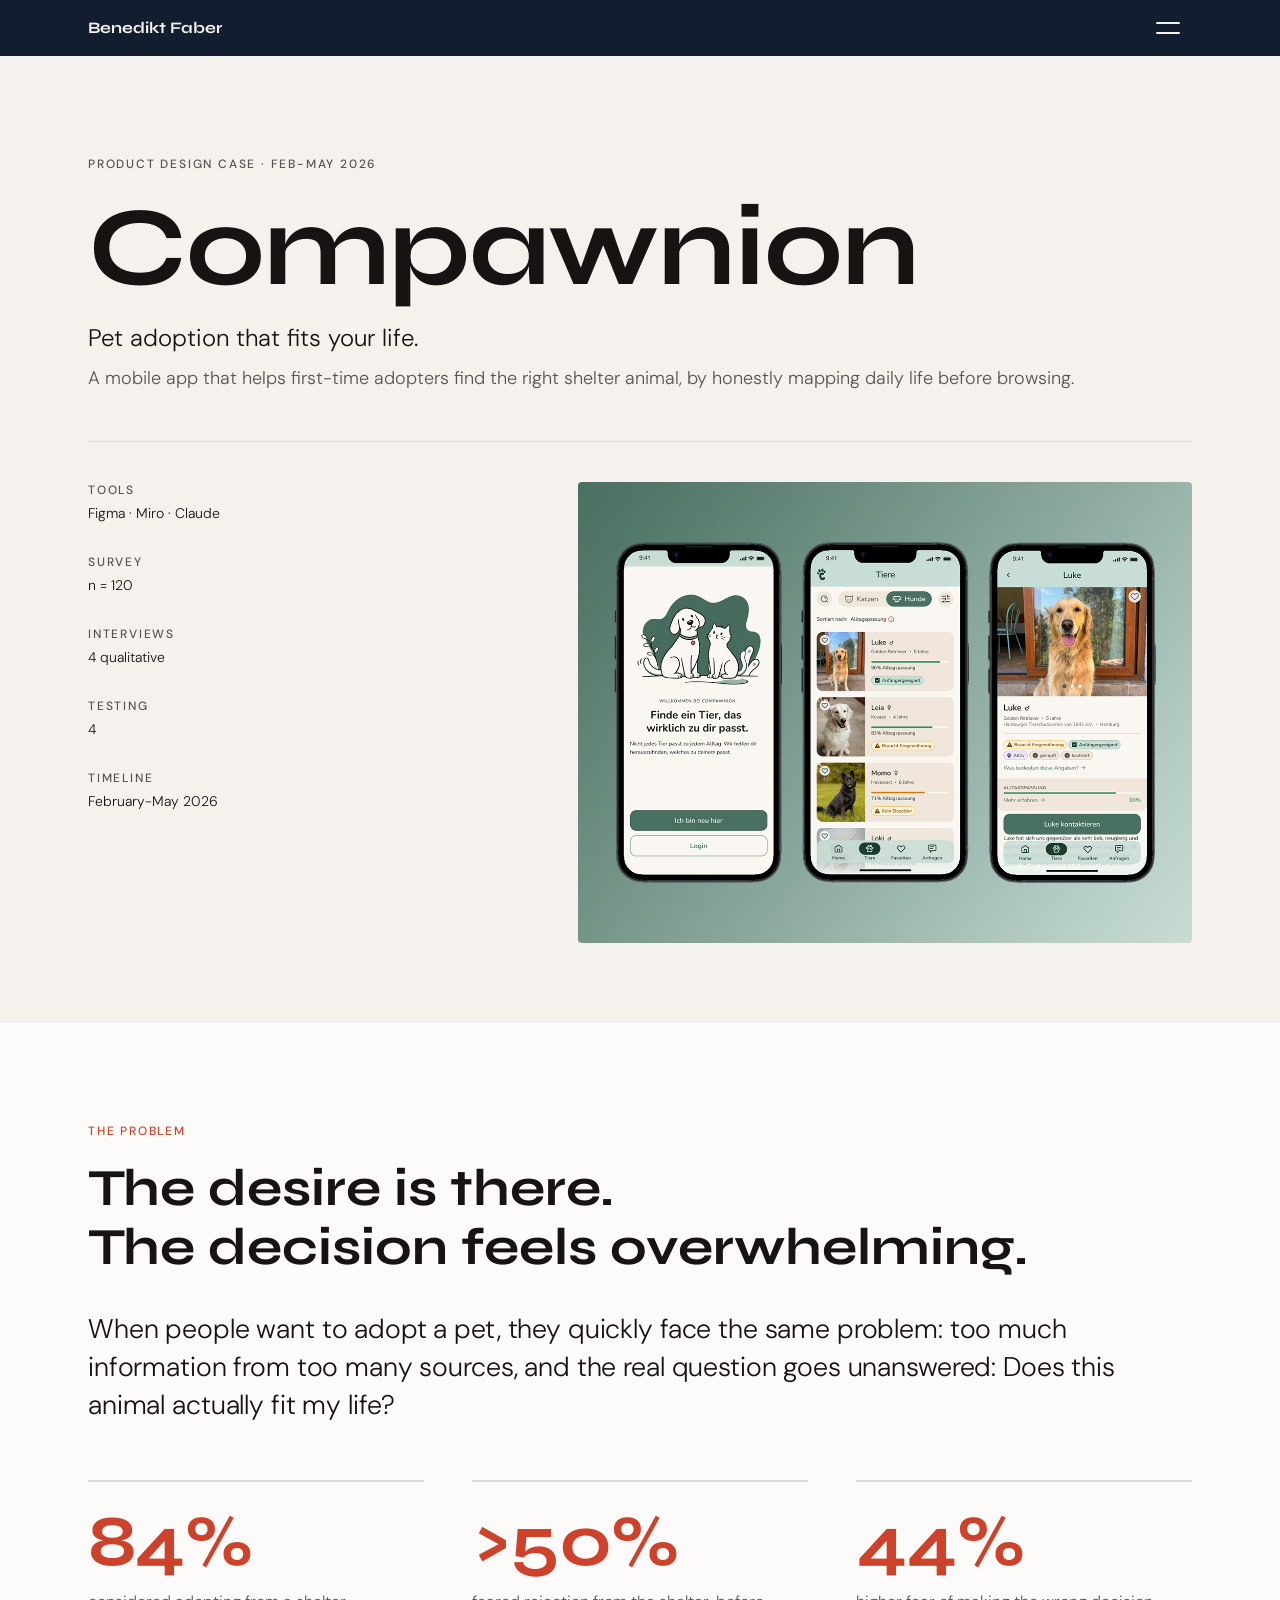
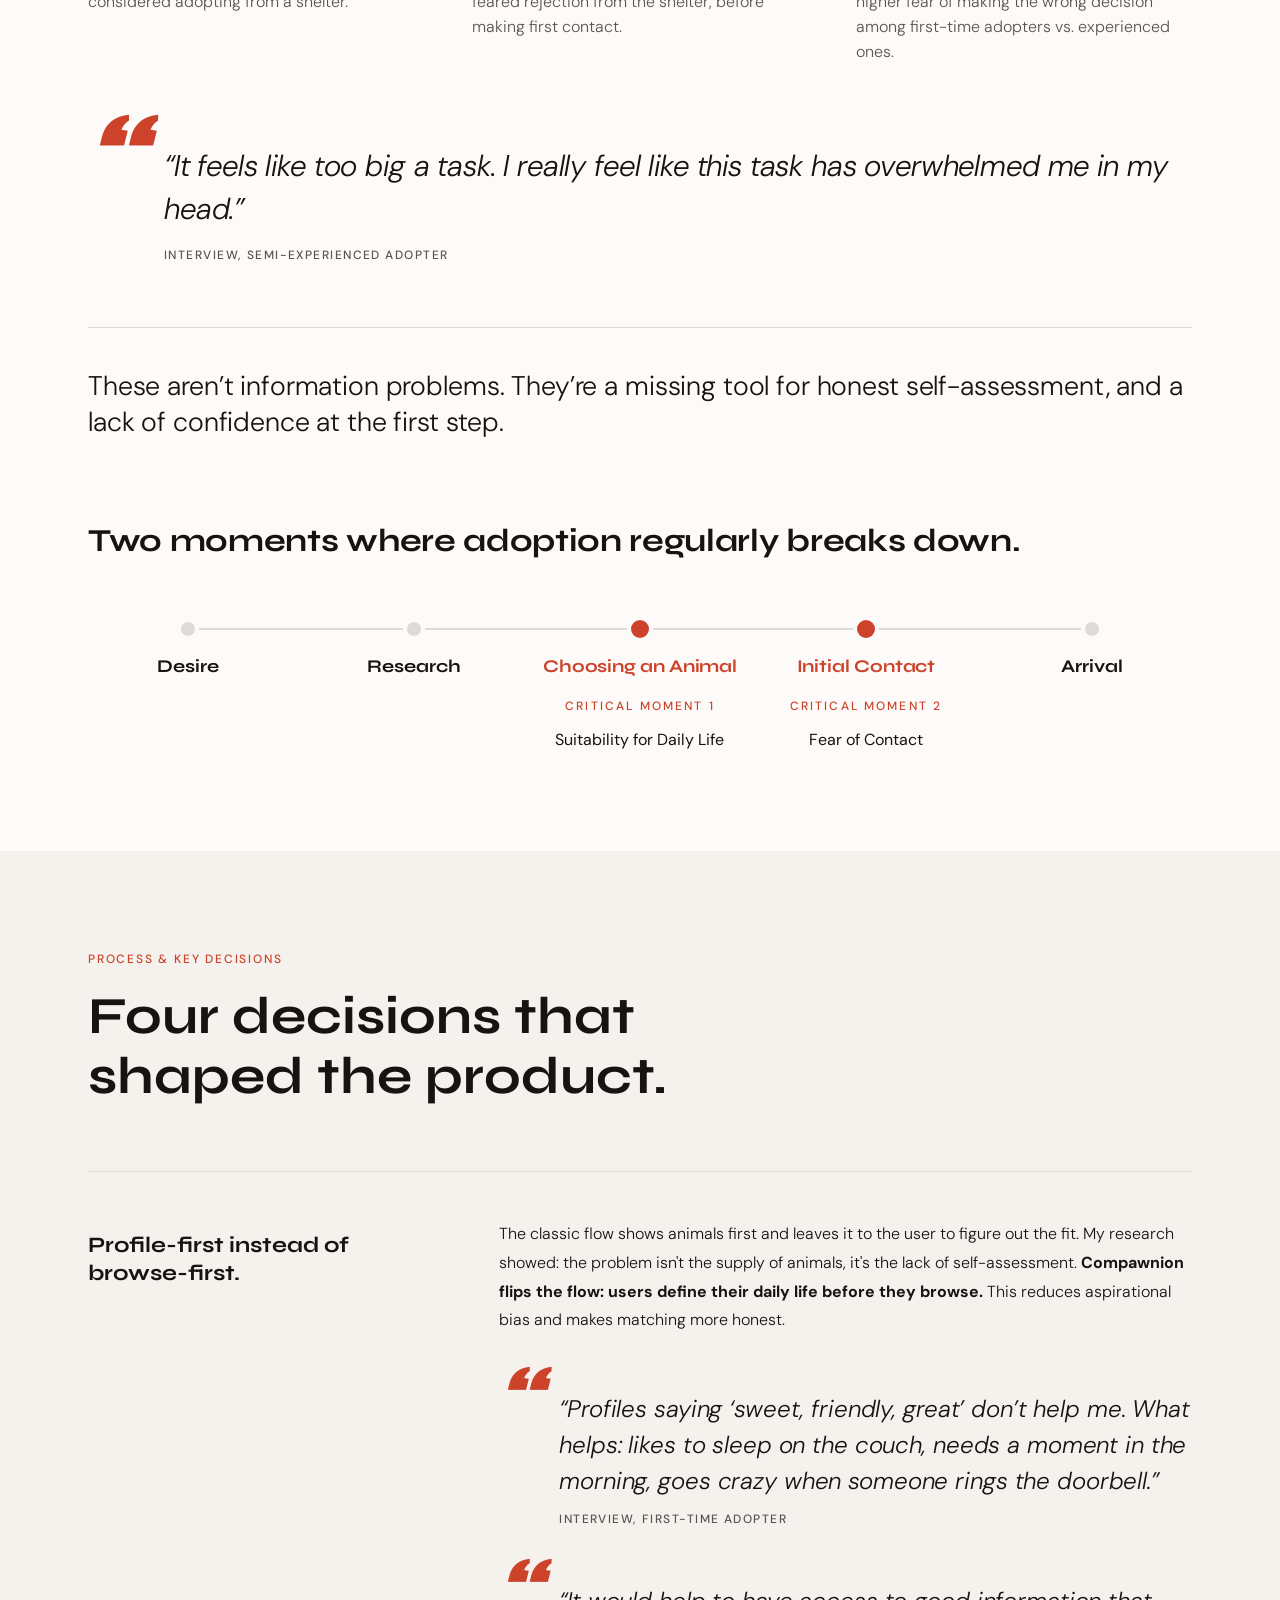
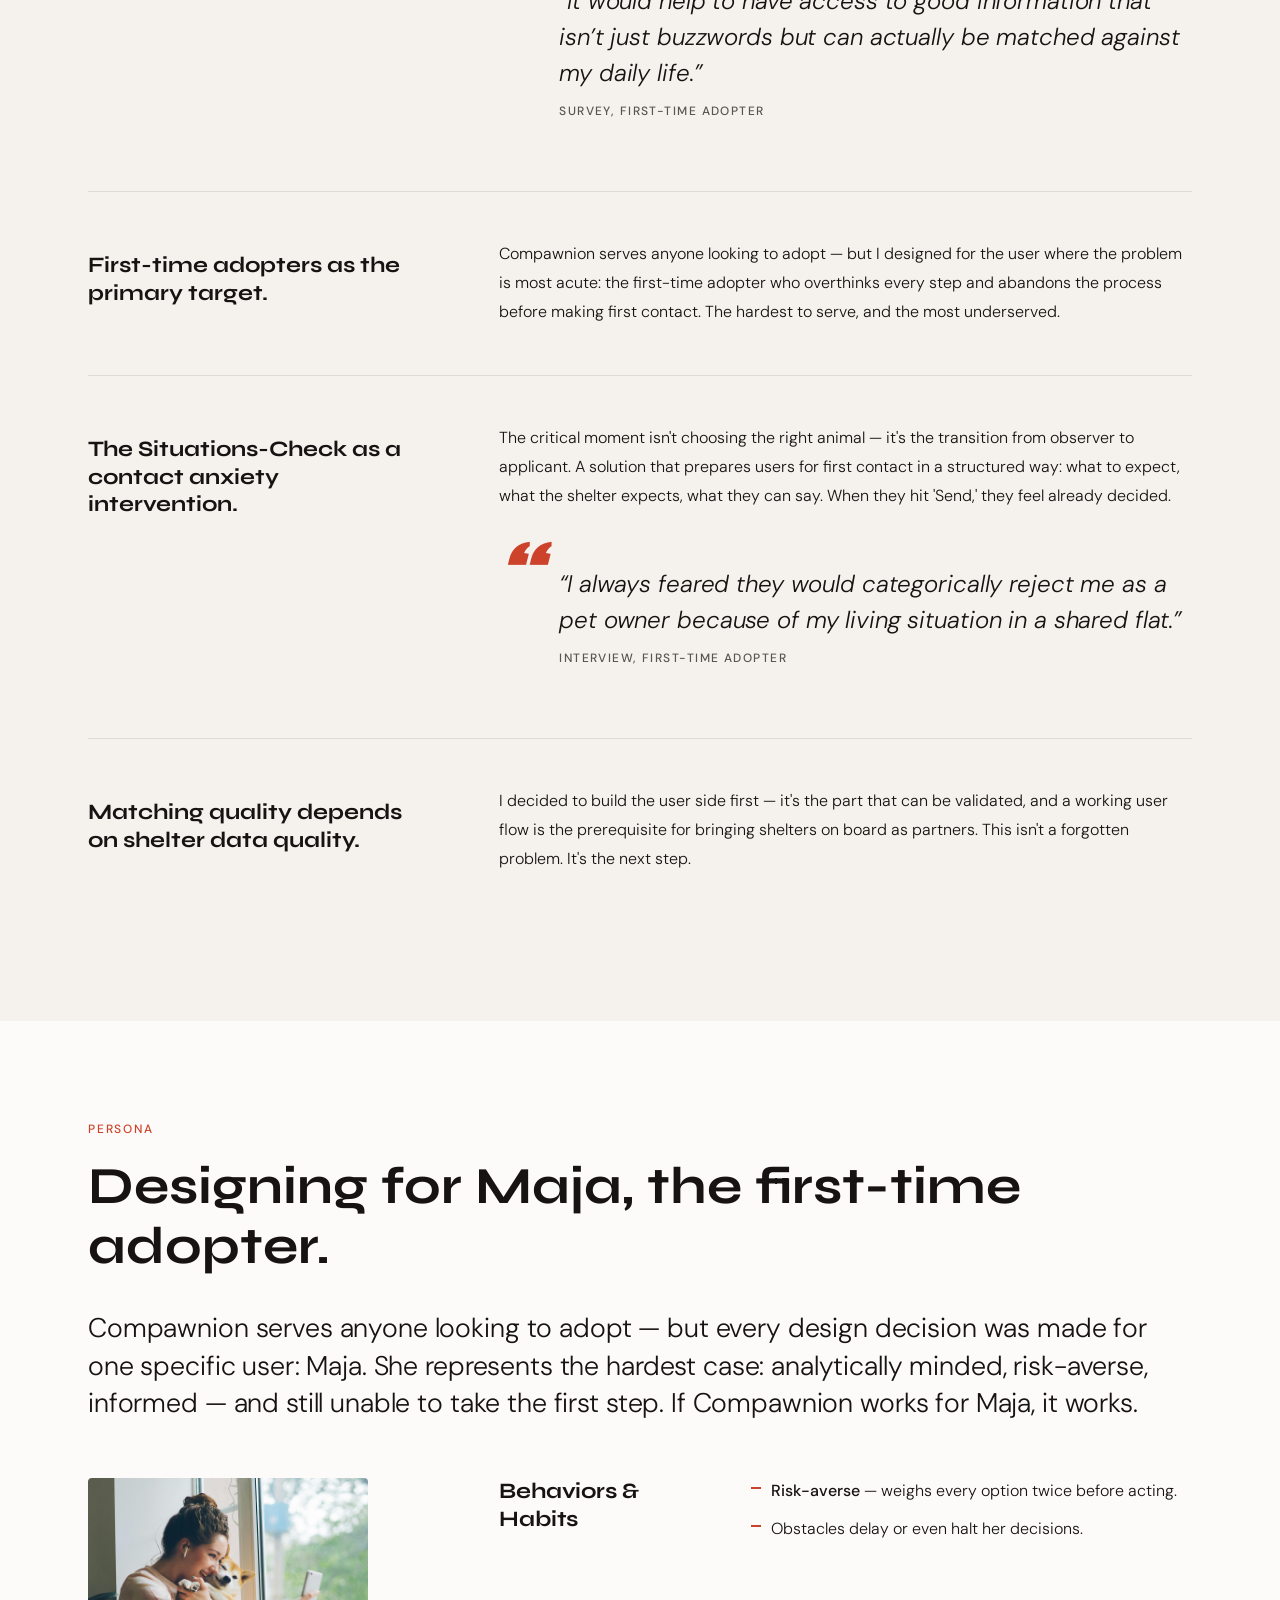
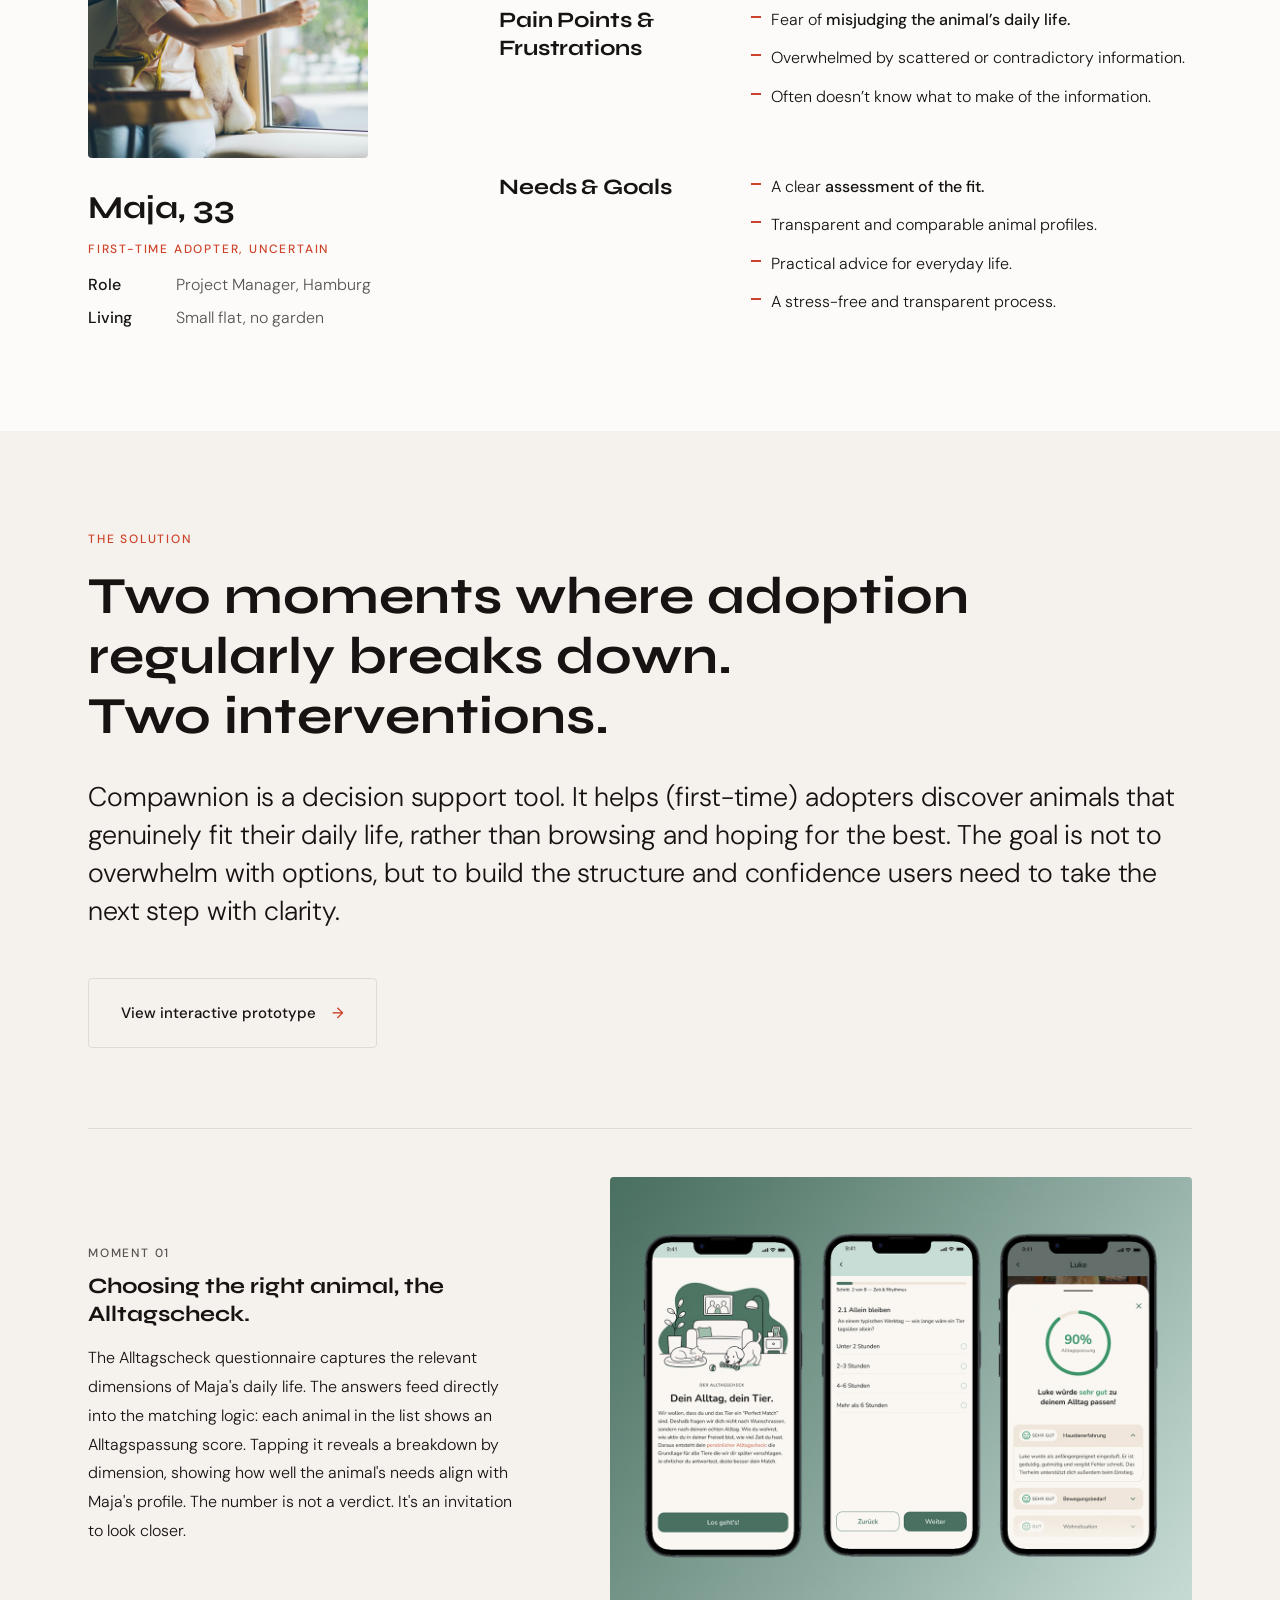
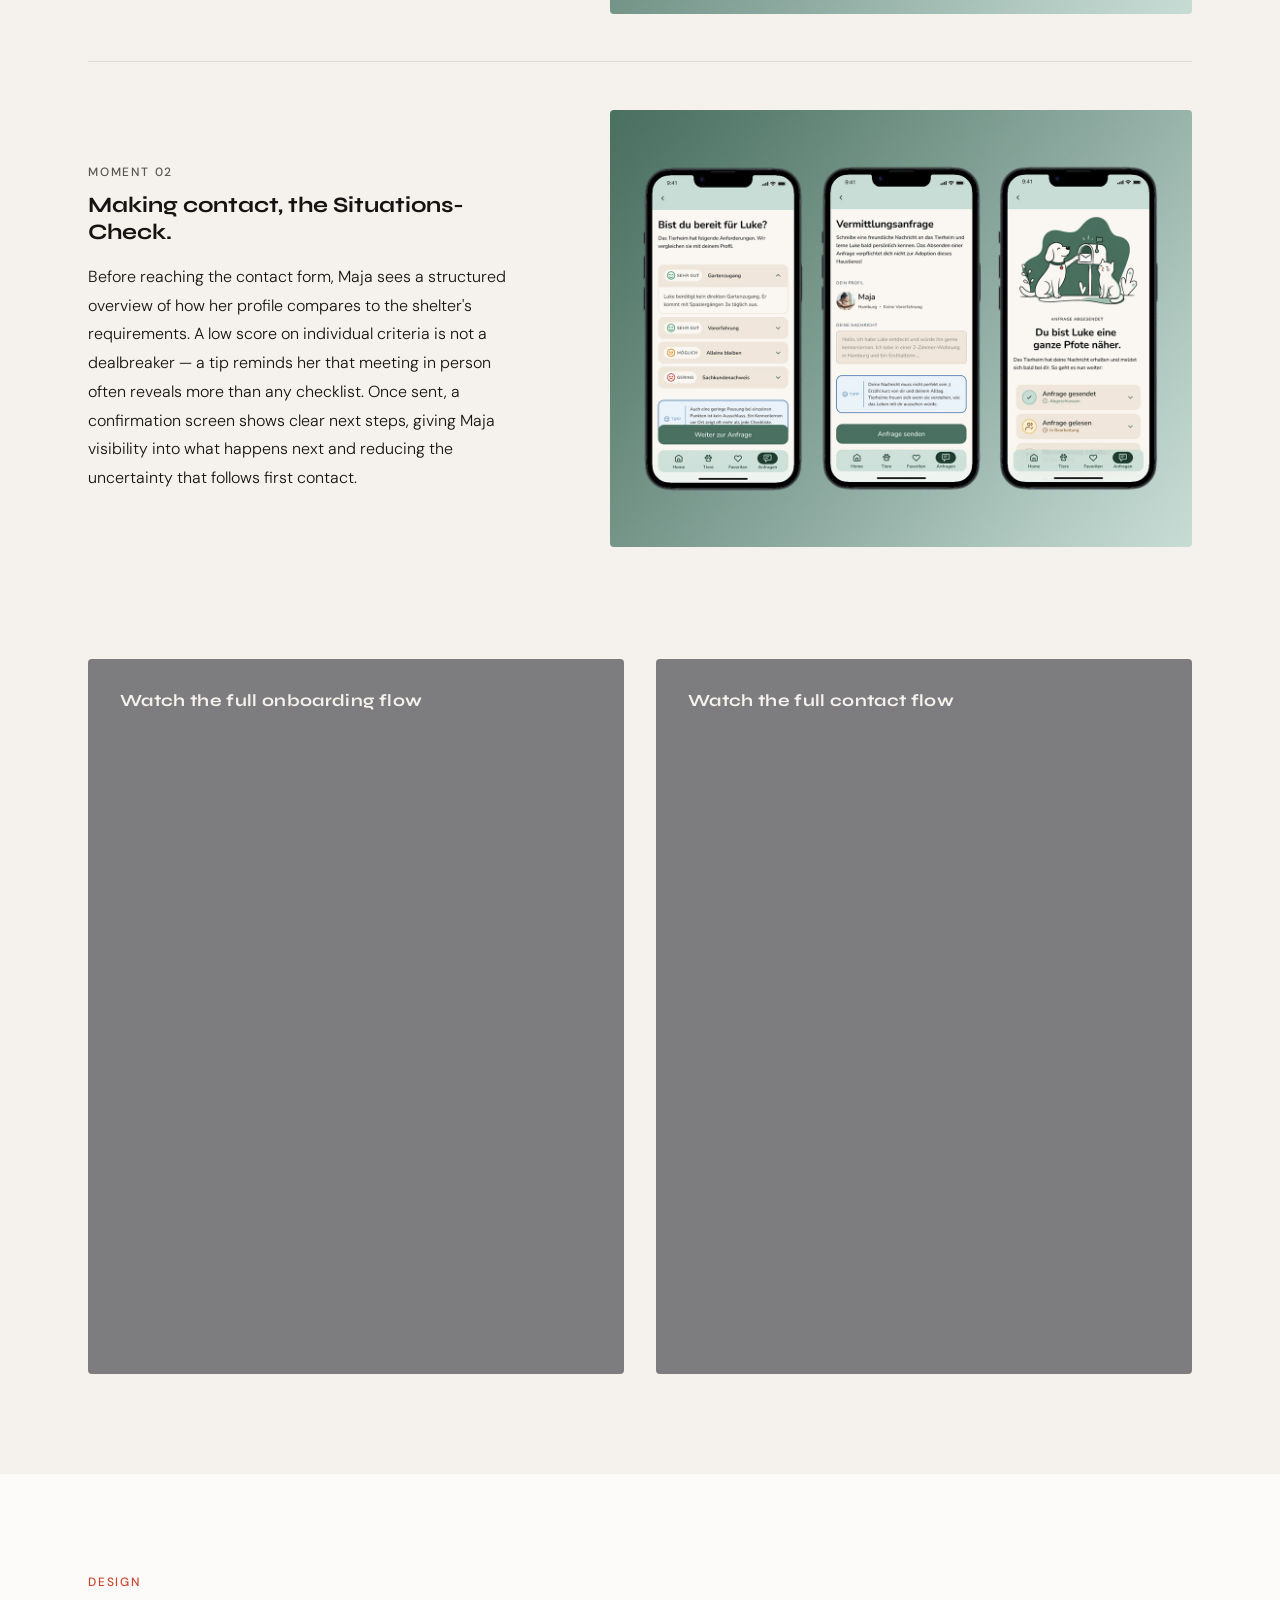
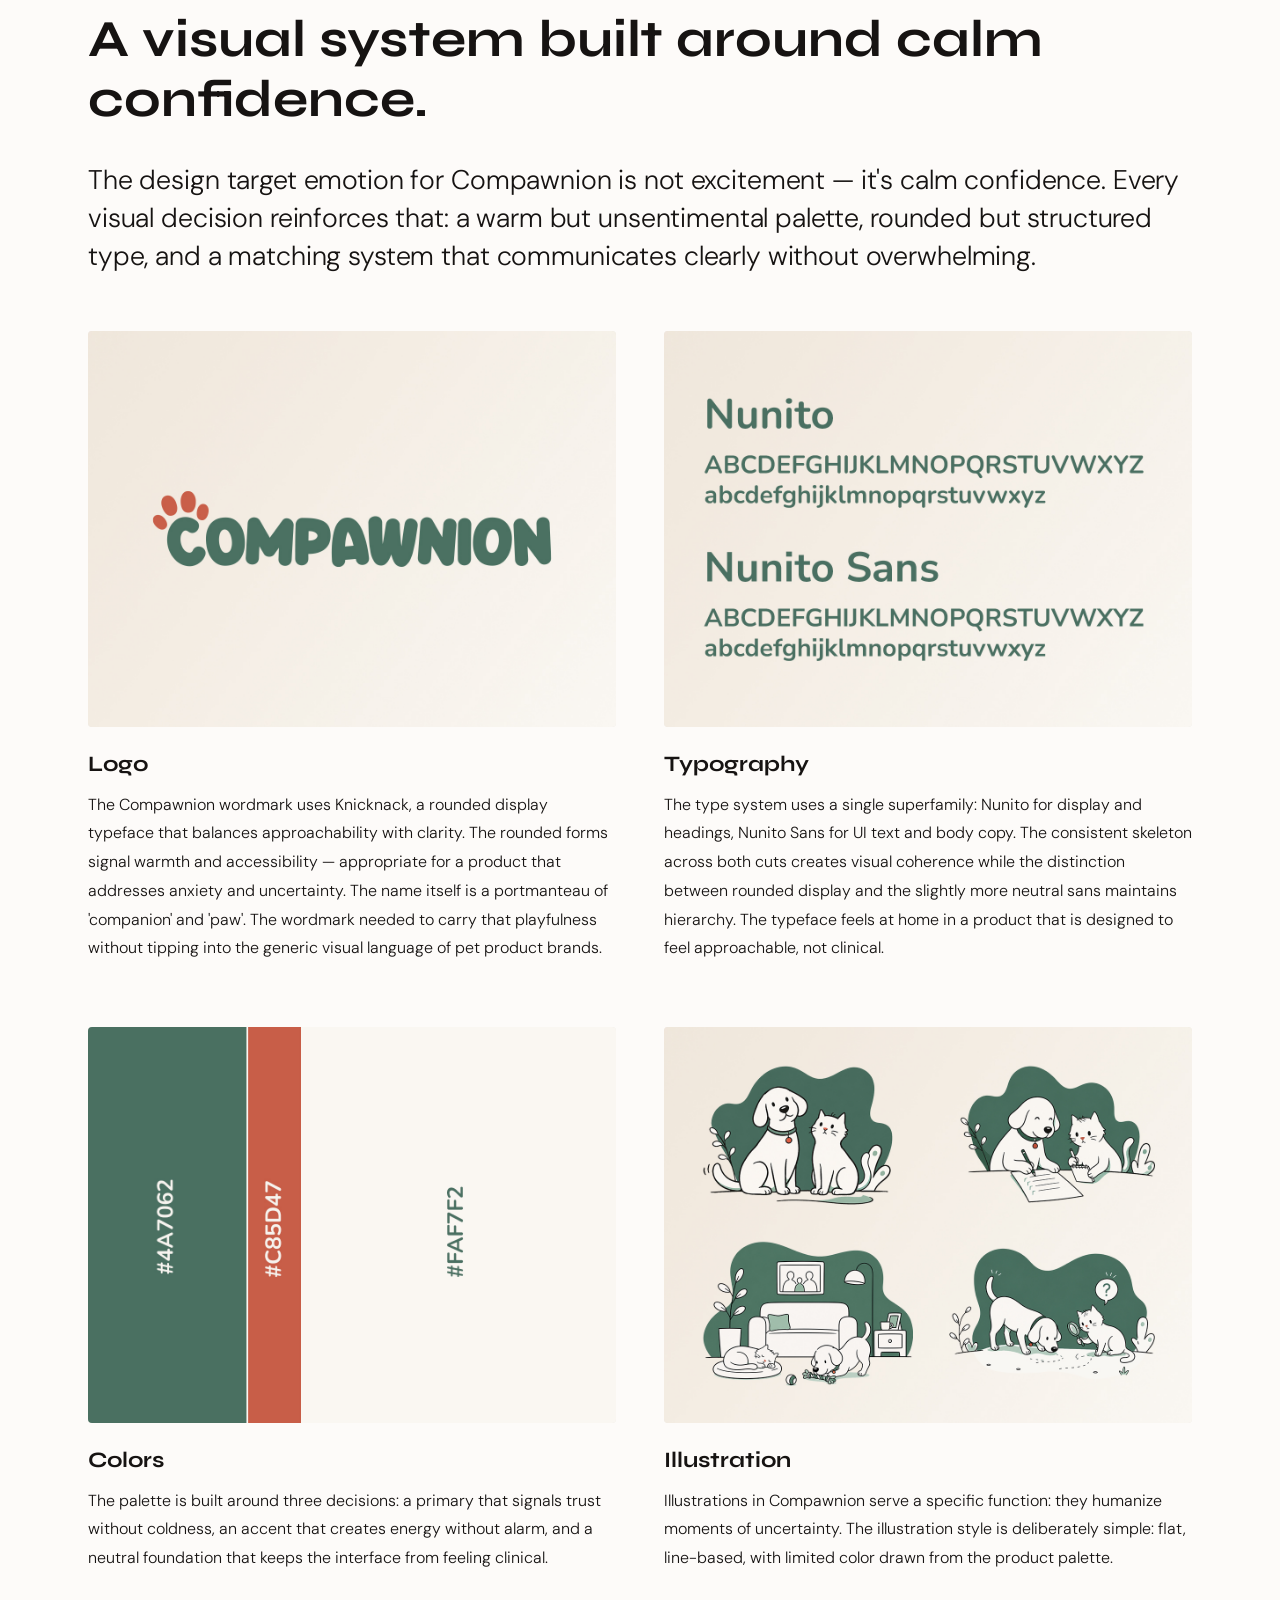
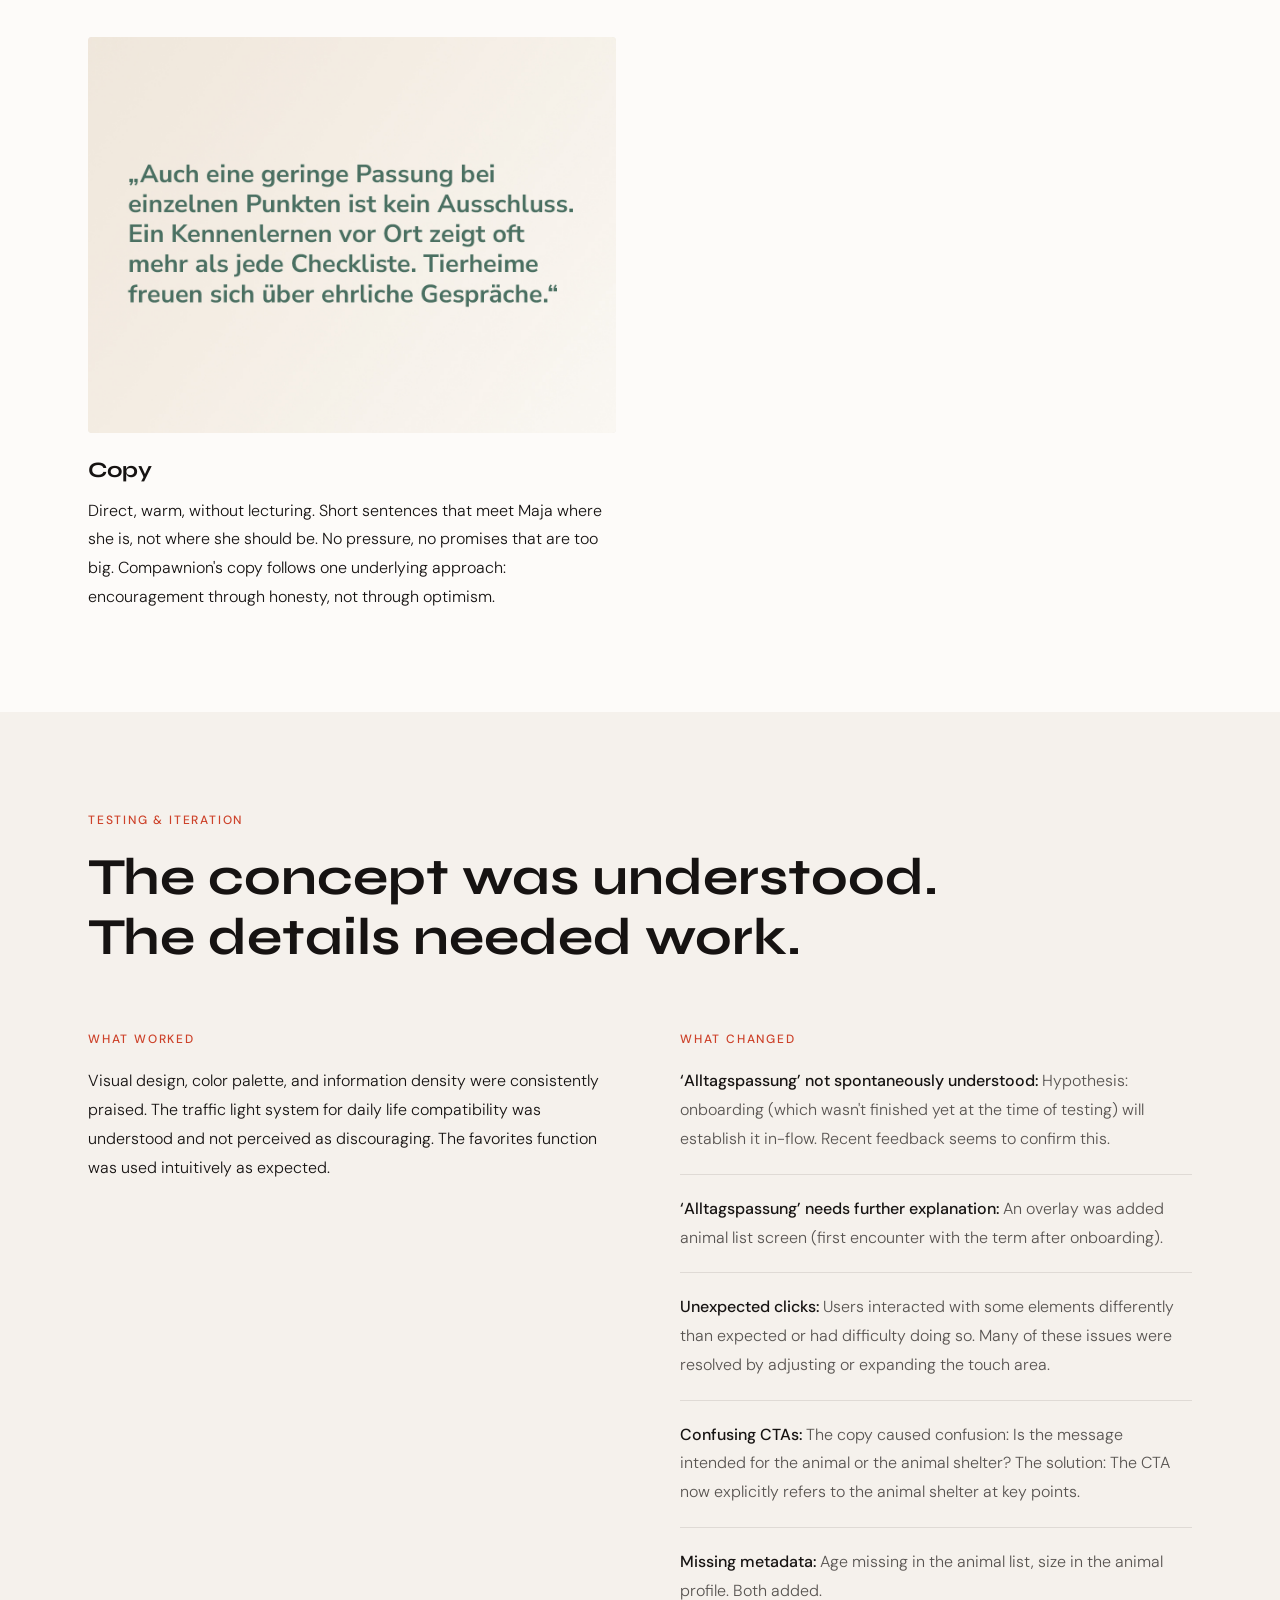
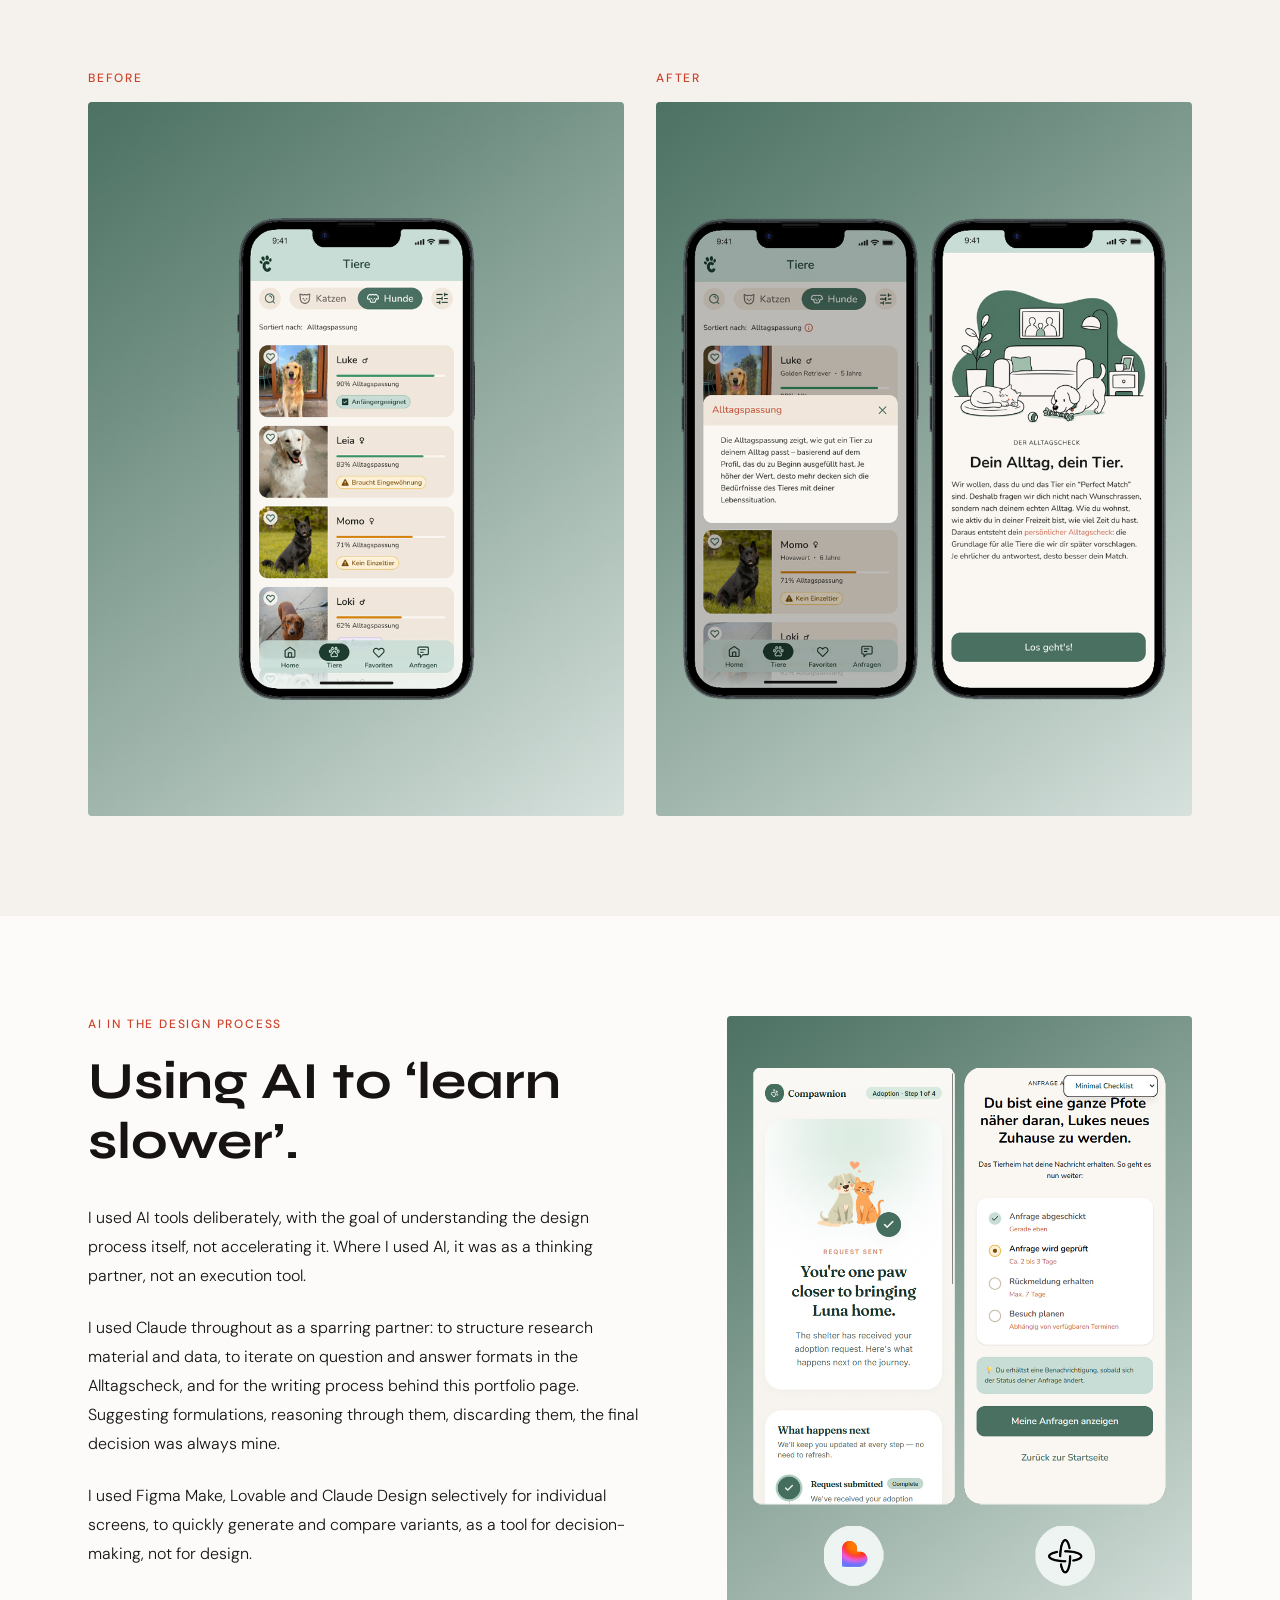
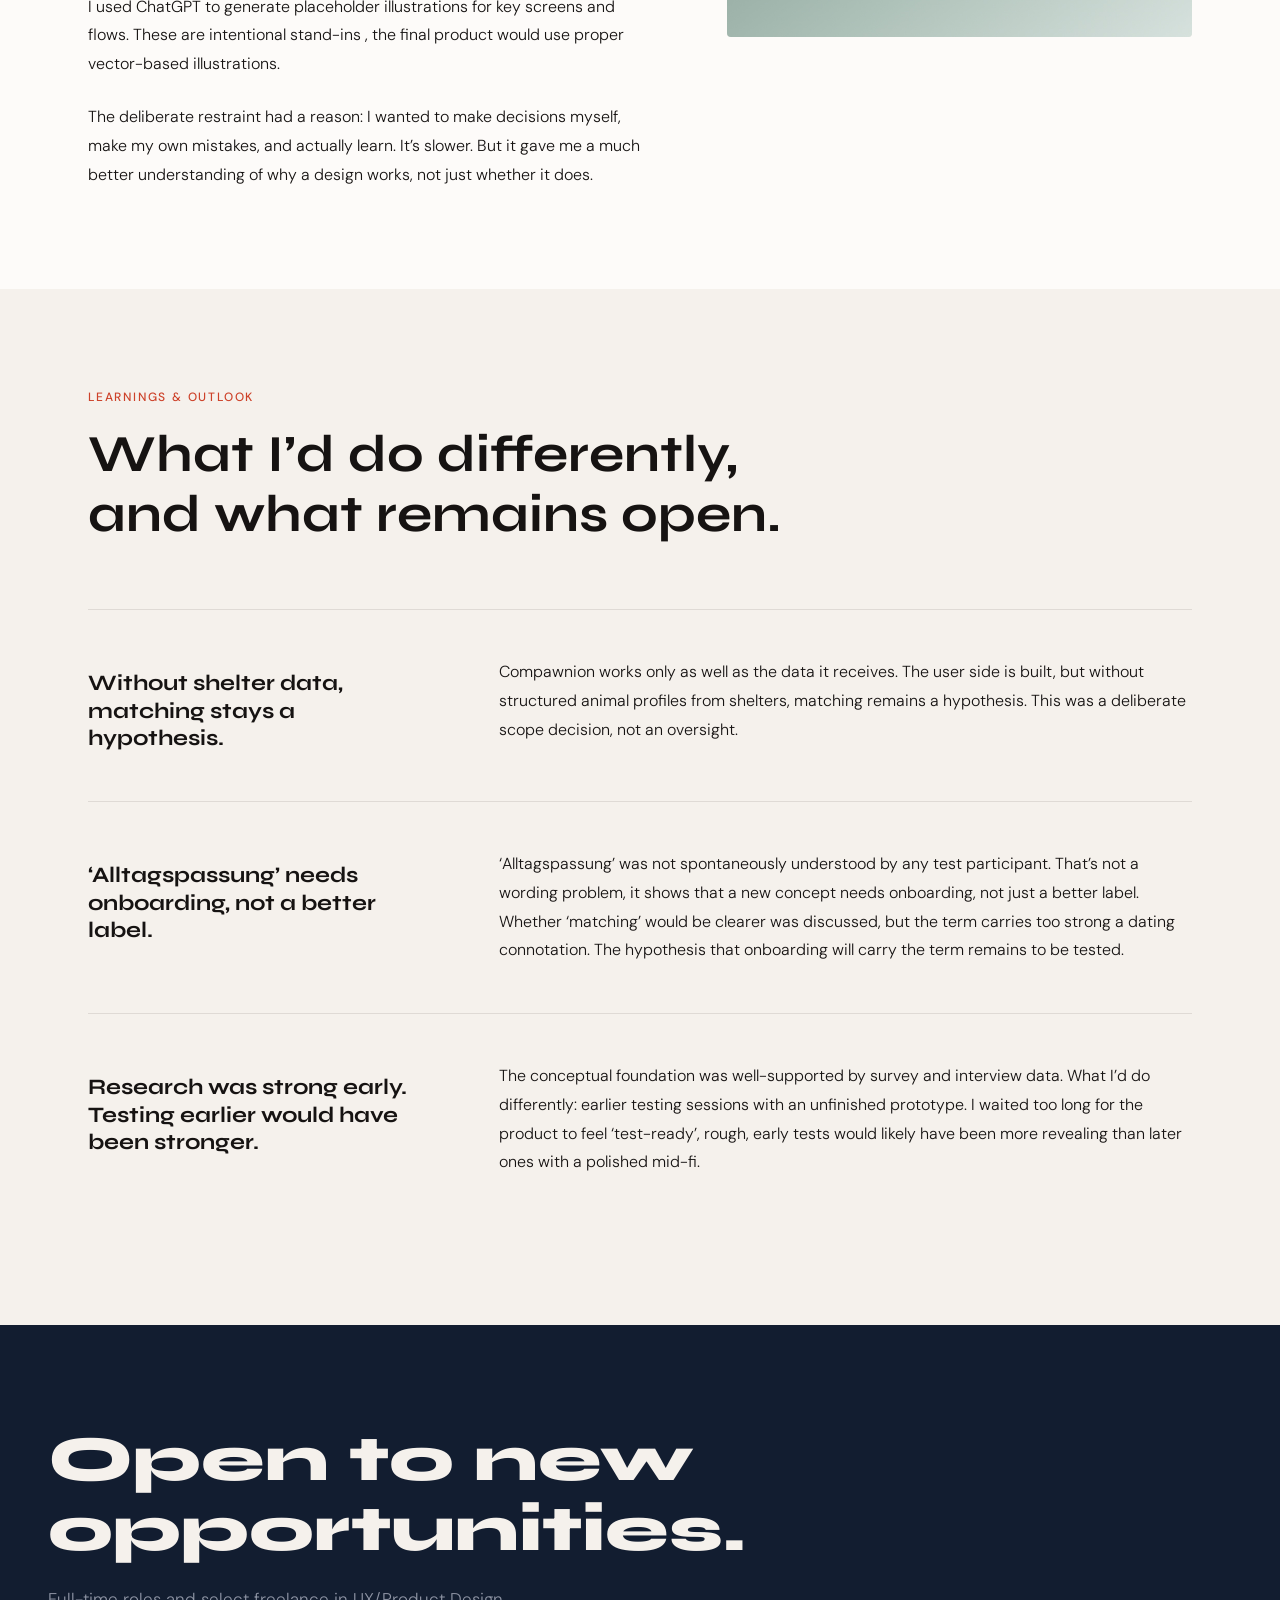
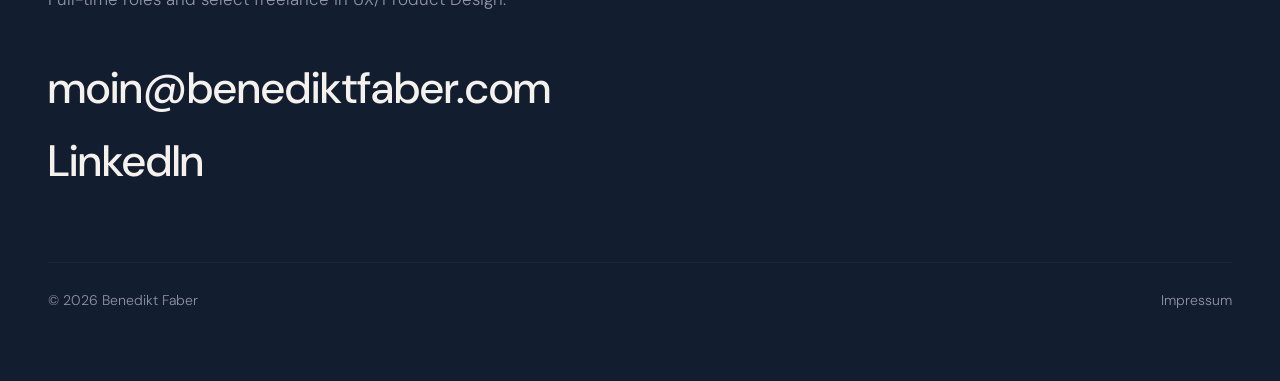
==== commit f5744951: "Add files via upload" ====
--- a/compawnion.html
+++ b/compawnion.html
@@ -169,7 +169,7 @@
           <h3 class="cs-h3">Profile-first instead of browse-first.</h3>
         </div>
         <div class="decision-right">
-          <p class="cs-body smaller">The classic marketplace flow shows animals first, and leaves it to the user to figure out whether they&rsquo;re a good fit. My research showed: the problem isn&rsquo;t the supply of animals, it&rsquo;s the lack of self-assessment. Compawnion flips the flow: users define their daily life before they browse animals. This reduces aspirational self-assessment bias and makes matching more honest.</p>
+          <p class="cs-body smaller">The classic flow shows animals first and leaves it to the user to figure out the fit. My research showed: the problem isn't the supply of animals, it's the lack of self-assessment. <strong>Compawnion flips the flow: users define their daily life before they browse.</strong> This reduces aspirational bias and makes matching more honest.</p>
           <figure class="cs-quote-figure">
             <blockquote class="cs-quote small">&ldquo;Profiles saying &lsquo;sweet, friendly, great&rsquo; don&rsquo;t help me. What helps: likes to sleep on the couch, needs a moment in the morning, goes crazy when someone rings the doorbell.&rdquo;</blockquote>
             <figcaption class="cs-quote-attr">Interview, first-time adopter</figcaption>
@@ -186,7 +186,7 @@
           <h3 class="cs-h3">First-time adopters as the primary target.</h3>
         </div>
         <div class="decision-right">
-          <p class="cs-body smaller">Compawnion serves anyone looking to adopt, but I designed for the user where the problem is most acute: the first-time adopter who wants to do everything right, overthinks every step, and abandons the process before making first contact. This user type is the hardest to serve, and the most underserved.</p>
+          <p class="cs-body smaller">Compawnion serves anyone looking to adopt — but I designed for the user where the problem is most acute: the first-time adopter who overthinks every step and abandons the process before making first contact. The hardest to serve, and the most underserved.</p>
         </div>
       </article>
 
@@ -195,8 +195,7 @@
           <h3 class="cs-h3">The Situations-Check as a contact anxiety intervention.</h3>
         </div>
         <div class="decision-right">
-          <p class="cs-body smaller">A &lsquo;Send inquiry&rsquo; button isn&rsquo;t enough. The critical moment isn&rsquo;t choosing the right animal, it&rsquo;s the transition from observer to applicant. My interviews showed how emotionally charged this moment is.</p>
-          <p class="cs-body smaller" style="margin-top:16px;">A solution that prepares the user for first contact in a structured way is needed: what to expect, what the shelter expects, what they can say. When they hit &lsquo;Send,&rsquo; they feel like they are already decided.</p>
+          <p class="cs-body smaller">The critical moment isn't choosing the right animal — it's the transition from observer to applicant. A solution that prepares users for first contact in a structured way: what to expect, what the shelter expects, what they can say. When they hit 'Send,' they feel already decided.</p>
           <figure class="cs-quote-figure">
             <blockquote class="cs-quote small">&ldquo;I always feared they would categorically reject me as a pet owner because of my living situation in a shared flat.&rdquo;</blockquote>
             <figcaption class="cs-quote-attr">Interview, first-time adopter</figcaption>
@@ -206,11 +205,10 @@
 
       <article class="decision-block reveal">
         <div class="decision-left">
-          <h3 class="cs-h3">User side first, systemic question openly named.</h3>
-        </div>
-        <div class="decision-right">
-          <p class="cs-body smaller">Matching quality depends directly on data quality from the shelter side. I decided to build the user side first, because that&rsquo;s the part that can be validated, and because a working user flow is the prerequisite for bringing shelters on board as partners.</p>
-          <p class="cs-body smaller" style="margin-top:16px;">This isn&rsquo;t a forgotten problem. It&rsquo;s the next step.</p>
+          <h3 class="cs-h3">Matching quality depends on shelter data quality.</h3>
+        </div>
+        <div class="decision-right">
+          <p class="cs-body smaller">I decided to build the user side first — it's the part that can be validated, and a working user flow is the prerequisite for bringing shelters on board as partners. This isn't a forgotten problem. It's the next step.</p>
         </div>
       </article>
     </div>
@@ -250,7 +248,7 @@
           <div class="persona-attr reveal">
             <h4 class="persona-attr-title">Pain Points &amp; Frustrations</h4>
             <ul class="persona-list">
-              <li>Fear of misjudging the animal&rsquo;s daily life.</li>
+              <li>Fear of <strong>misjudging the animal&rsquo;s daily life.</strong></li>
               <li>Overwhelmed by scattered or contradictory information.</li>
               <li>Often doesn&rsquo;t know what to make of the information.</li>
             </ul>
@@ -259,7 +257,7 @@
           <div class="persona-attr reveal">
             <h4 class="persona-attr-title">Needs &amp; Goals</h4>
             <ul class="persona-list">
-              <li>A clear assessment of the fit.</li>
+              <li>A clear <strong>assessment of the fit.</strong></li>
               <li>Transparent and comparable animal profiles.</li>
               <li>Practical advice for everyday life.</li>
               <li>A stress-free and transparent process.</li>
--- a/styles.css
+++ b/styles.css
@@ -1872,7 +1872,7 @@
 .persona-attrs {
   display: flex;
   flex-direction: column;
-  gap: 48px;
+  gap: 64px;
 }
 
 /* Each attribute block: heading on the left, bullet list on the
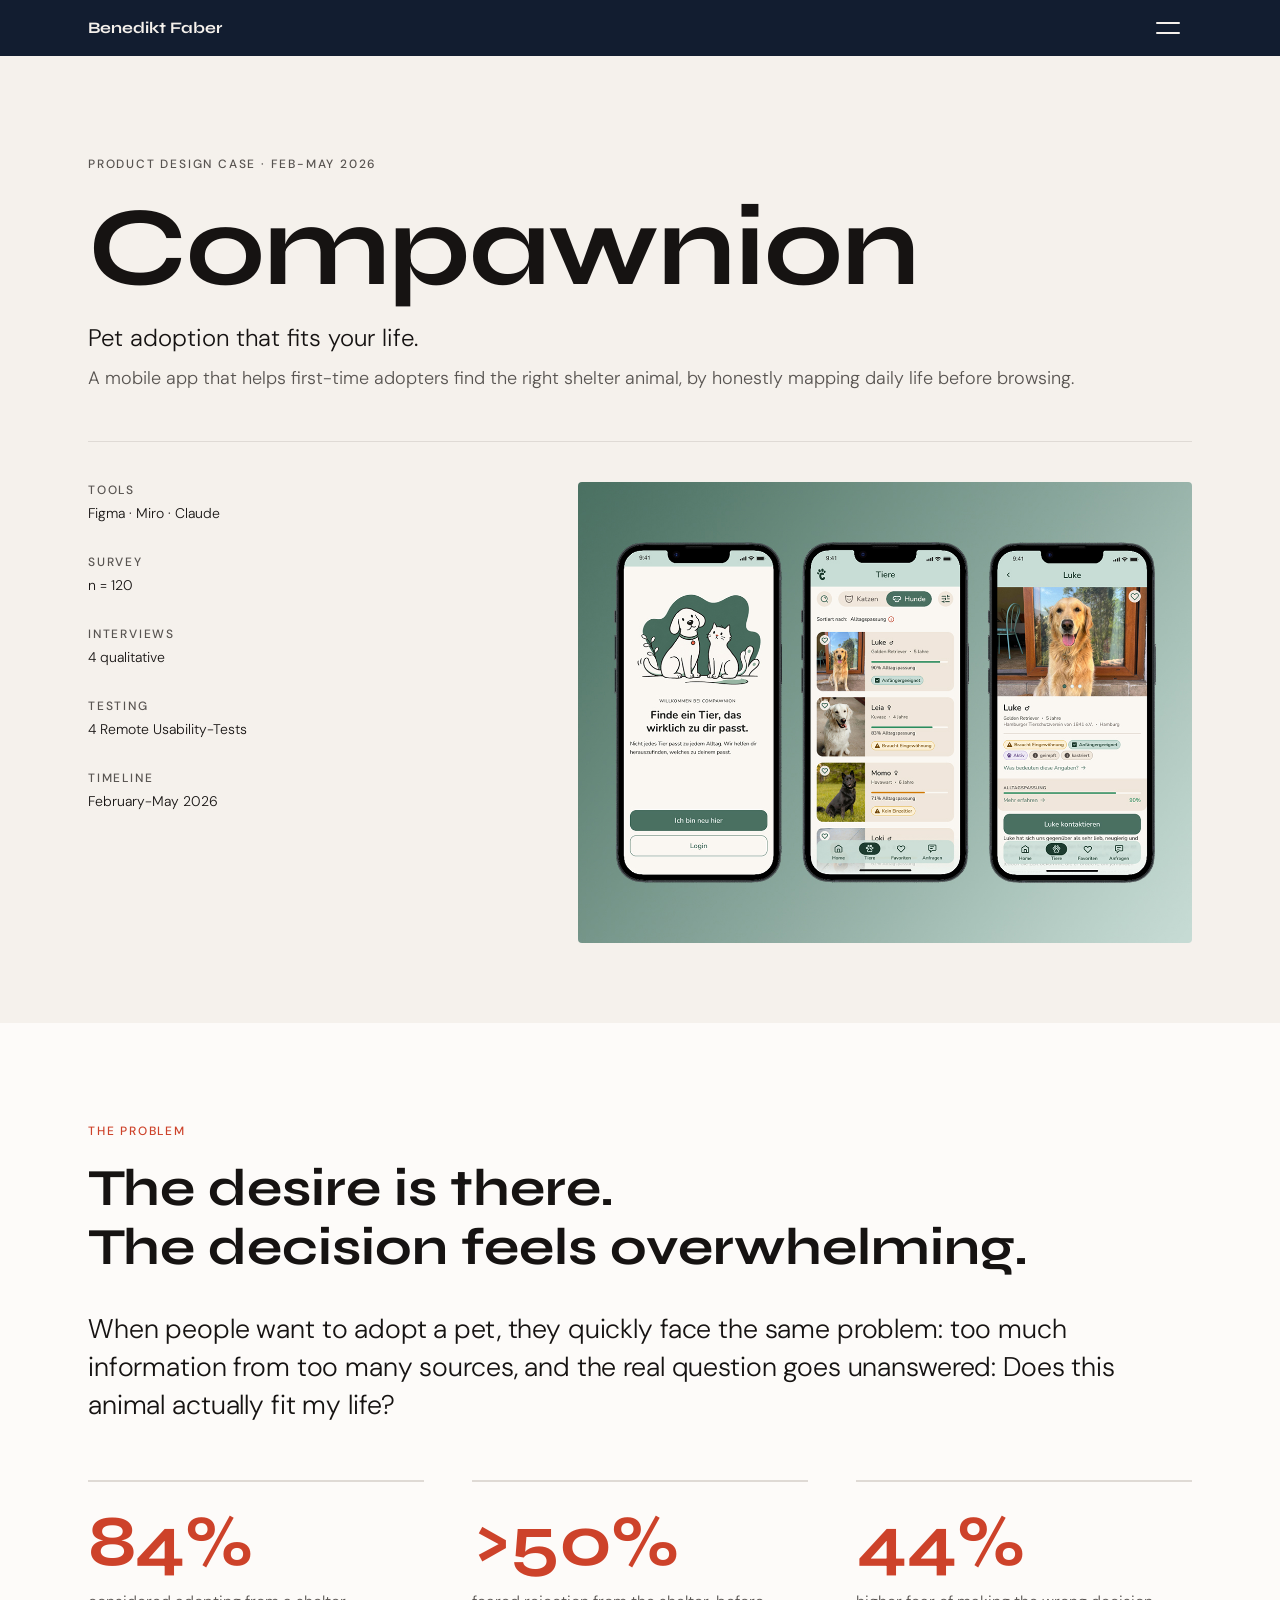
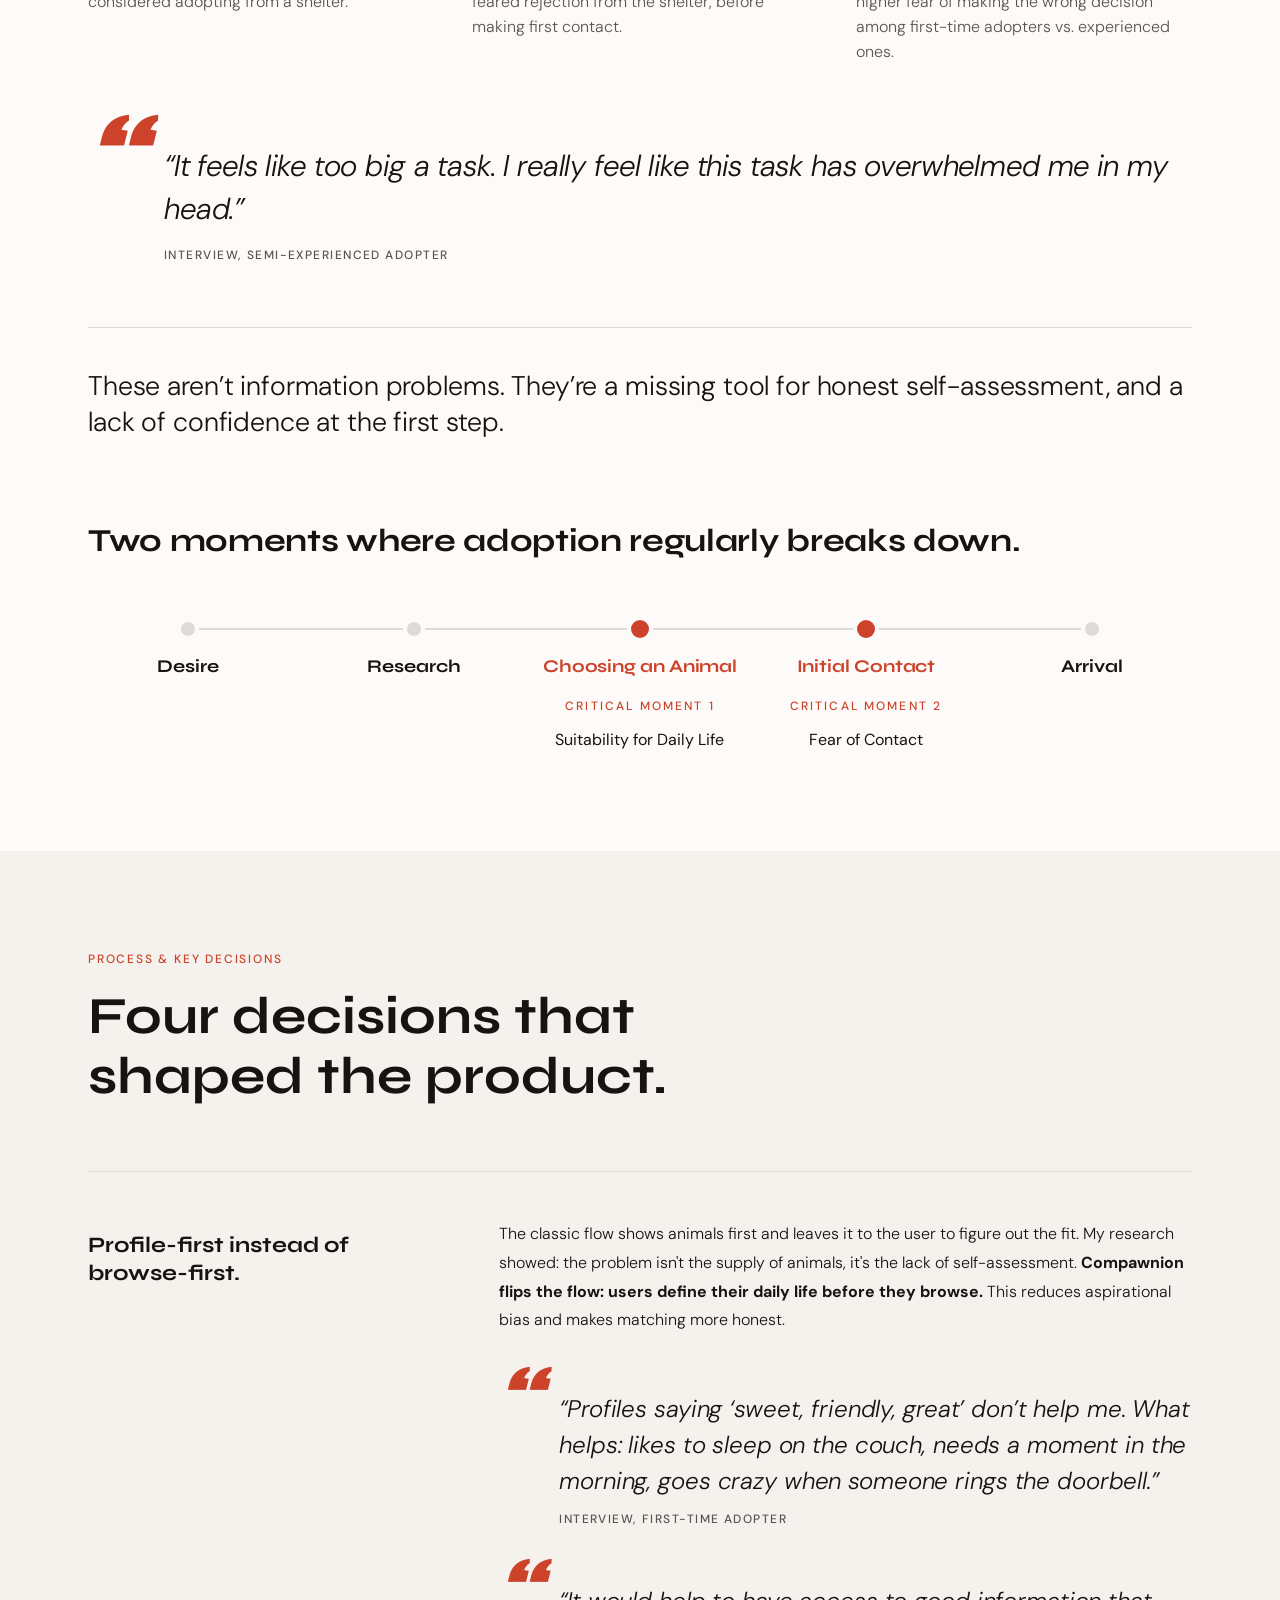
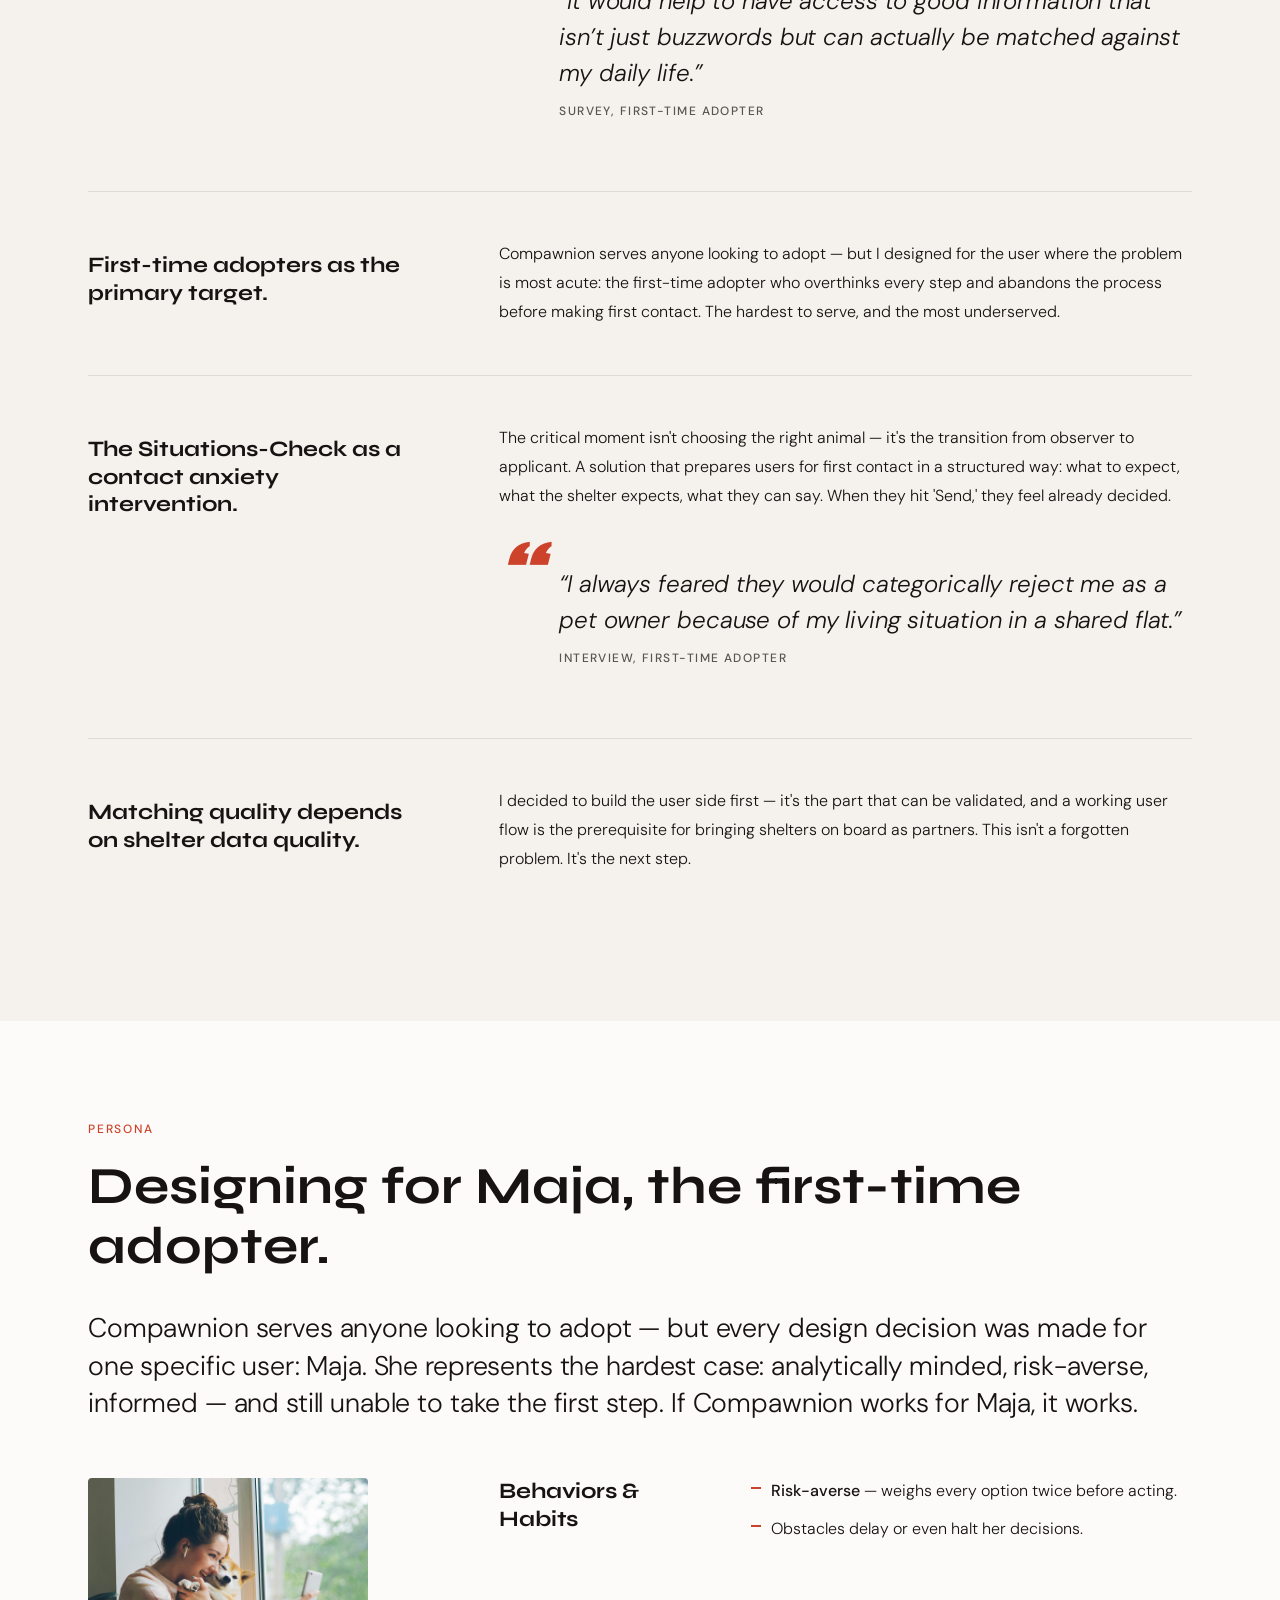
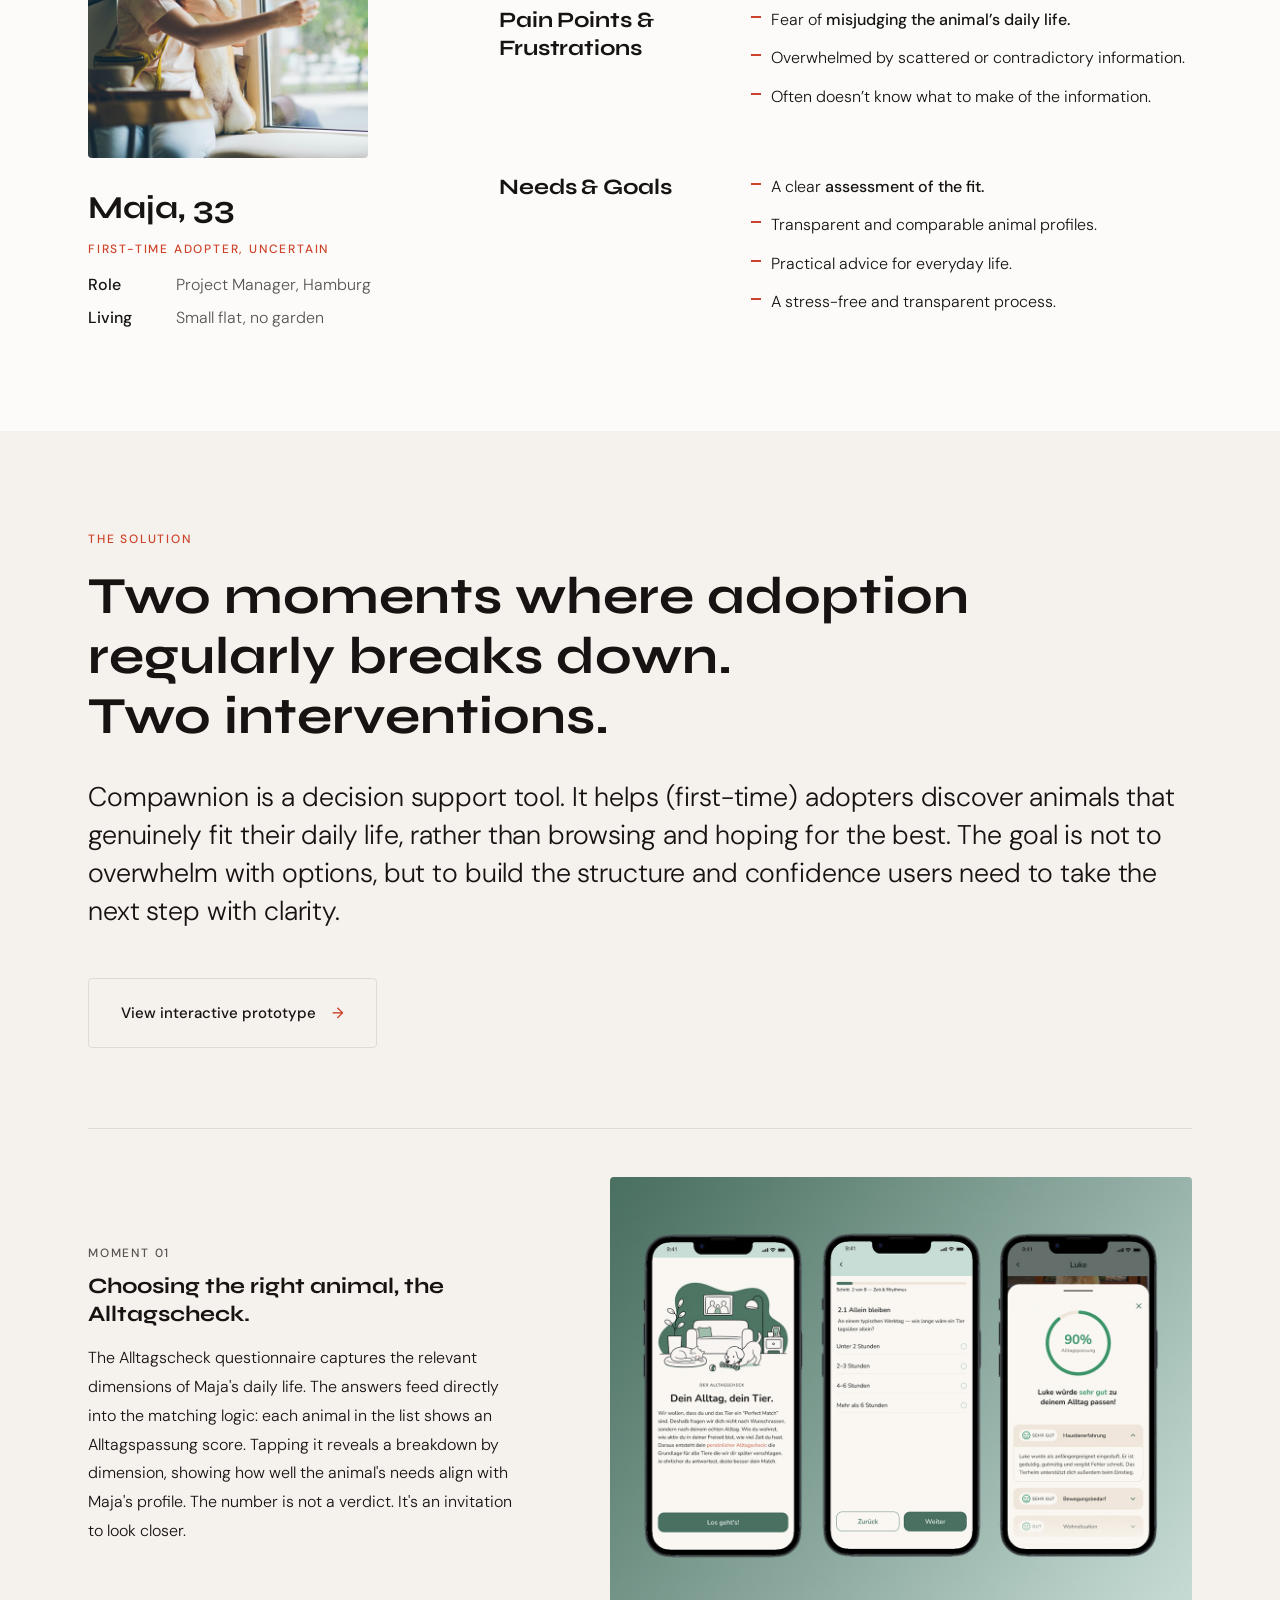
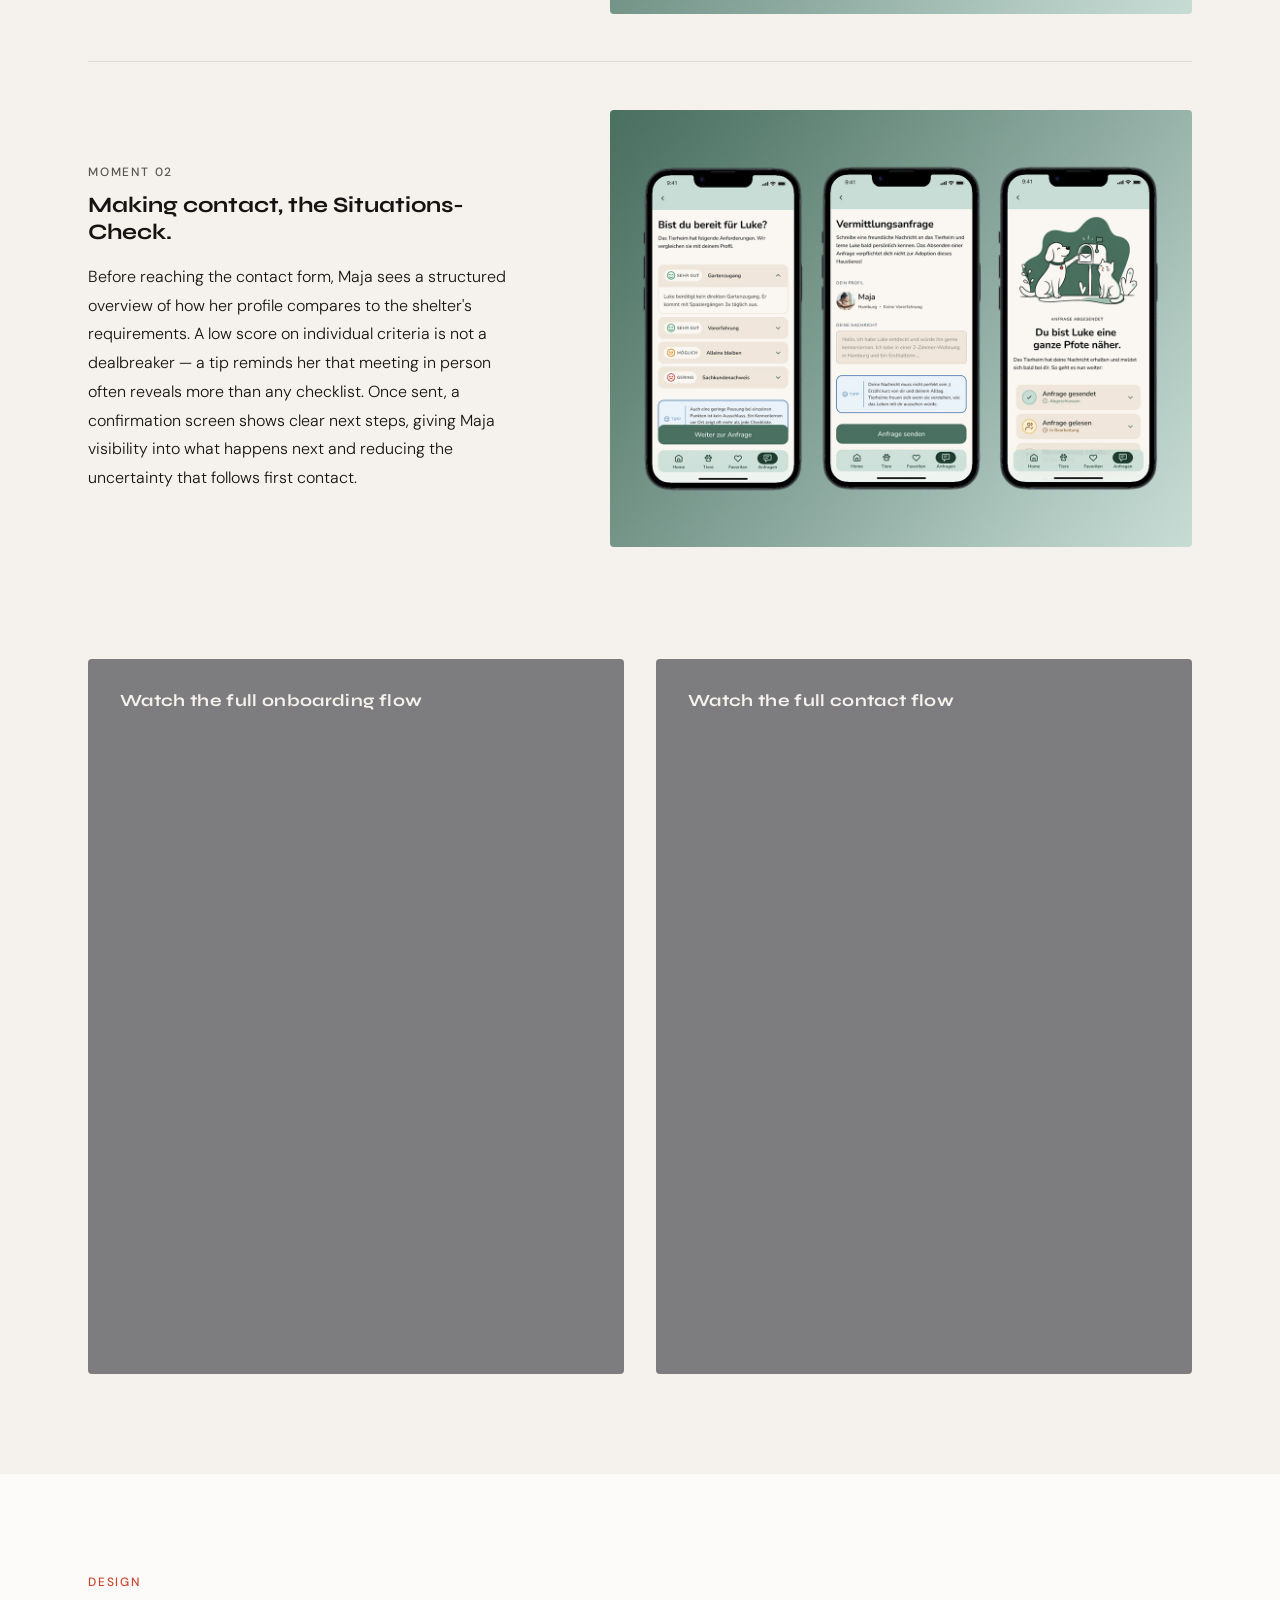
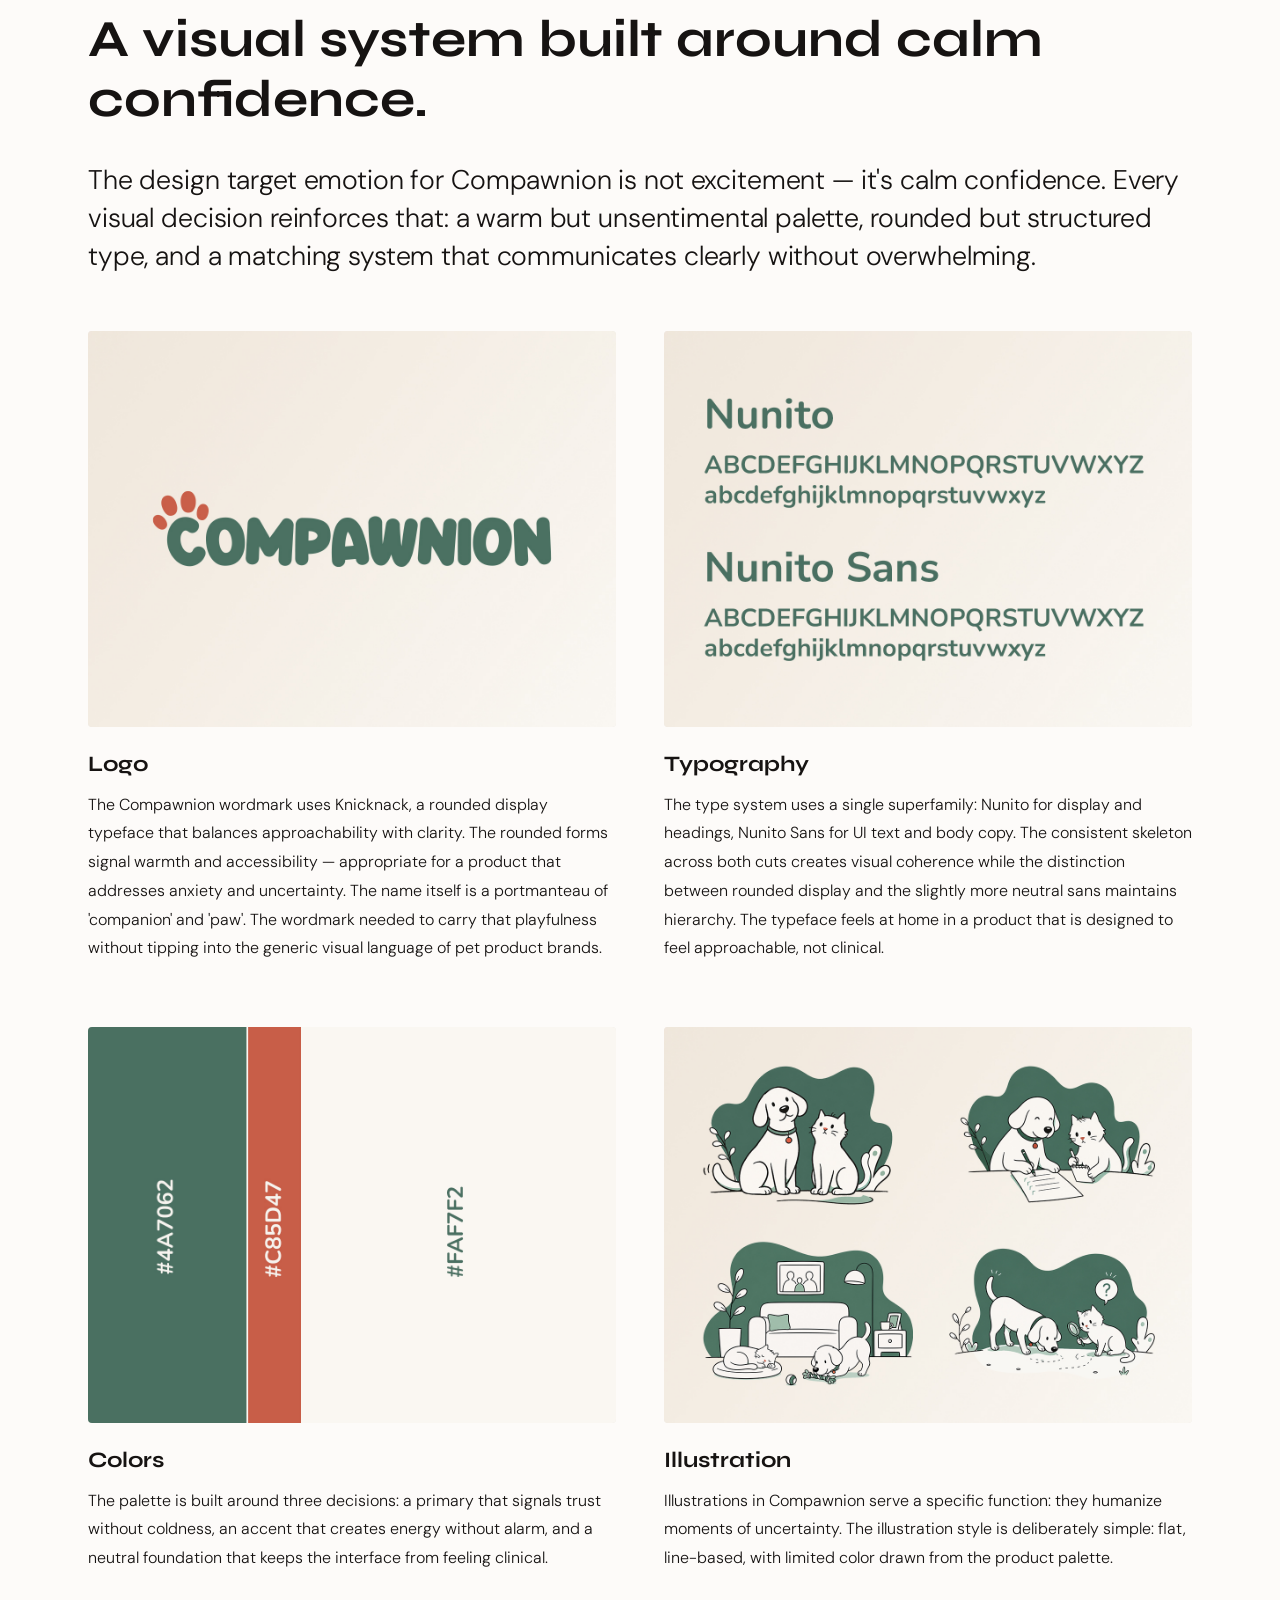
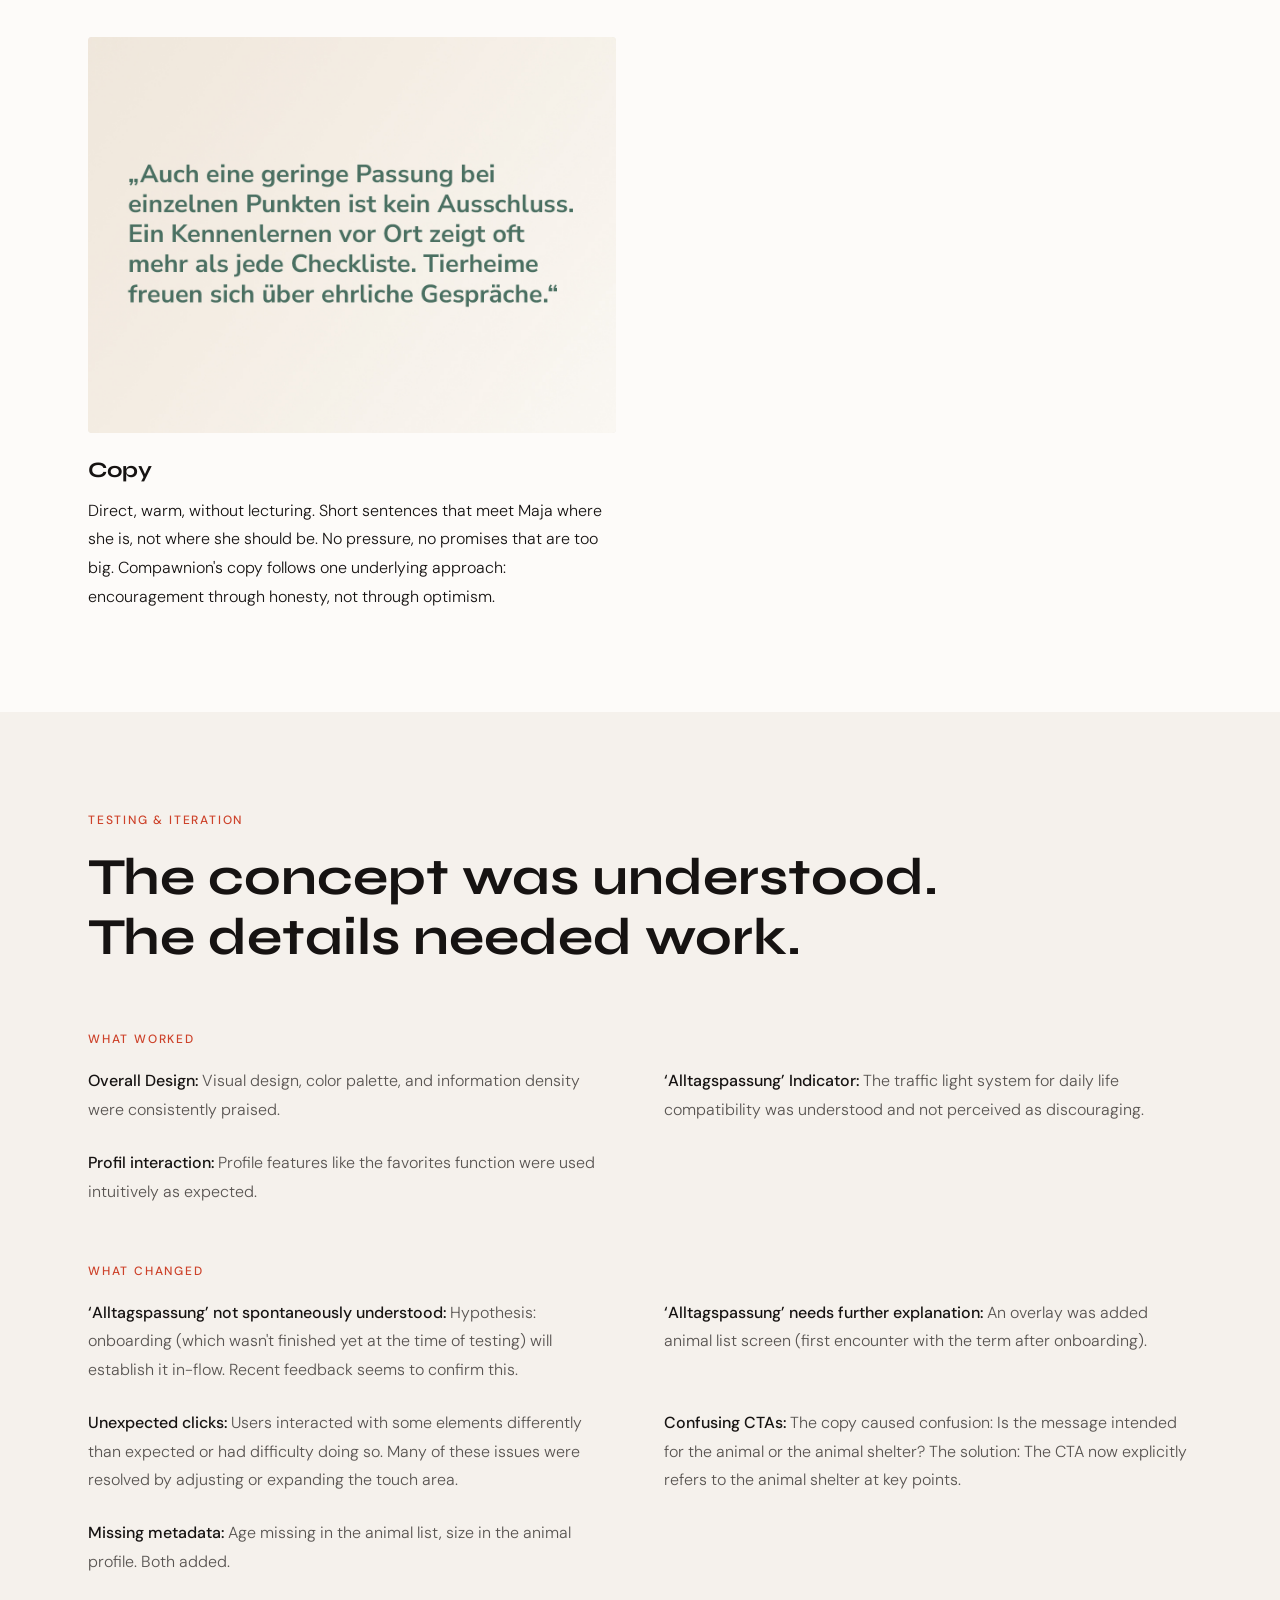
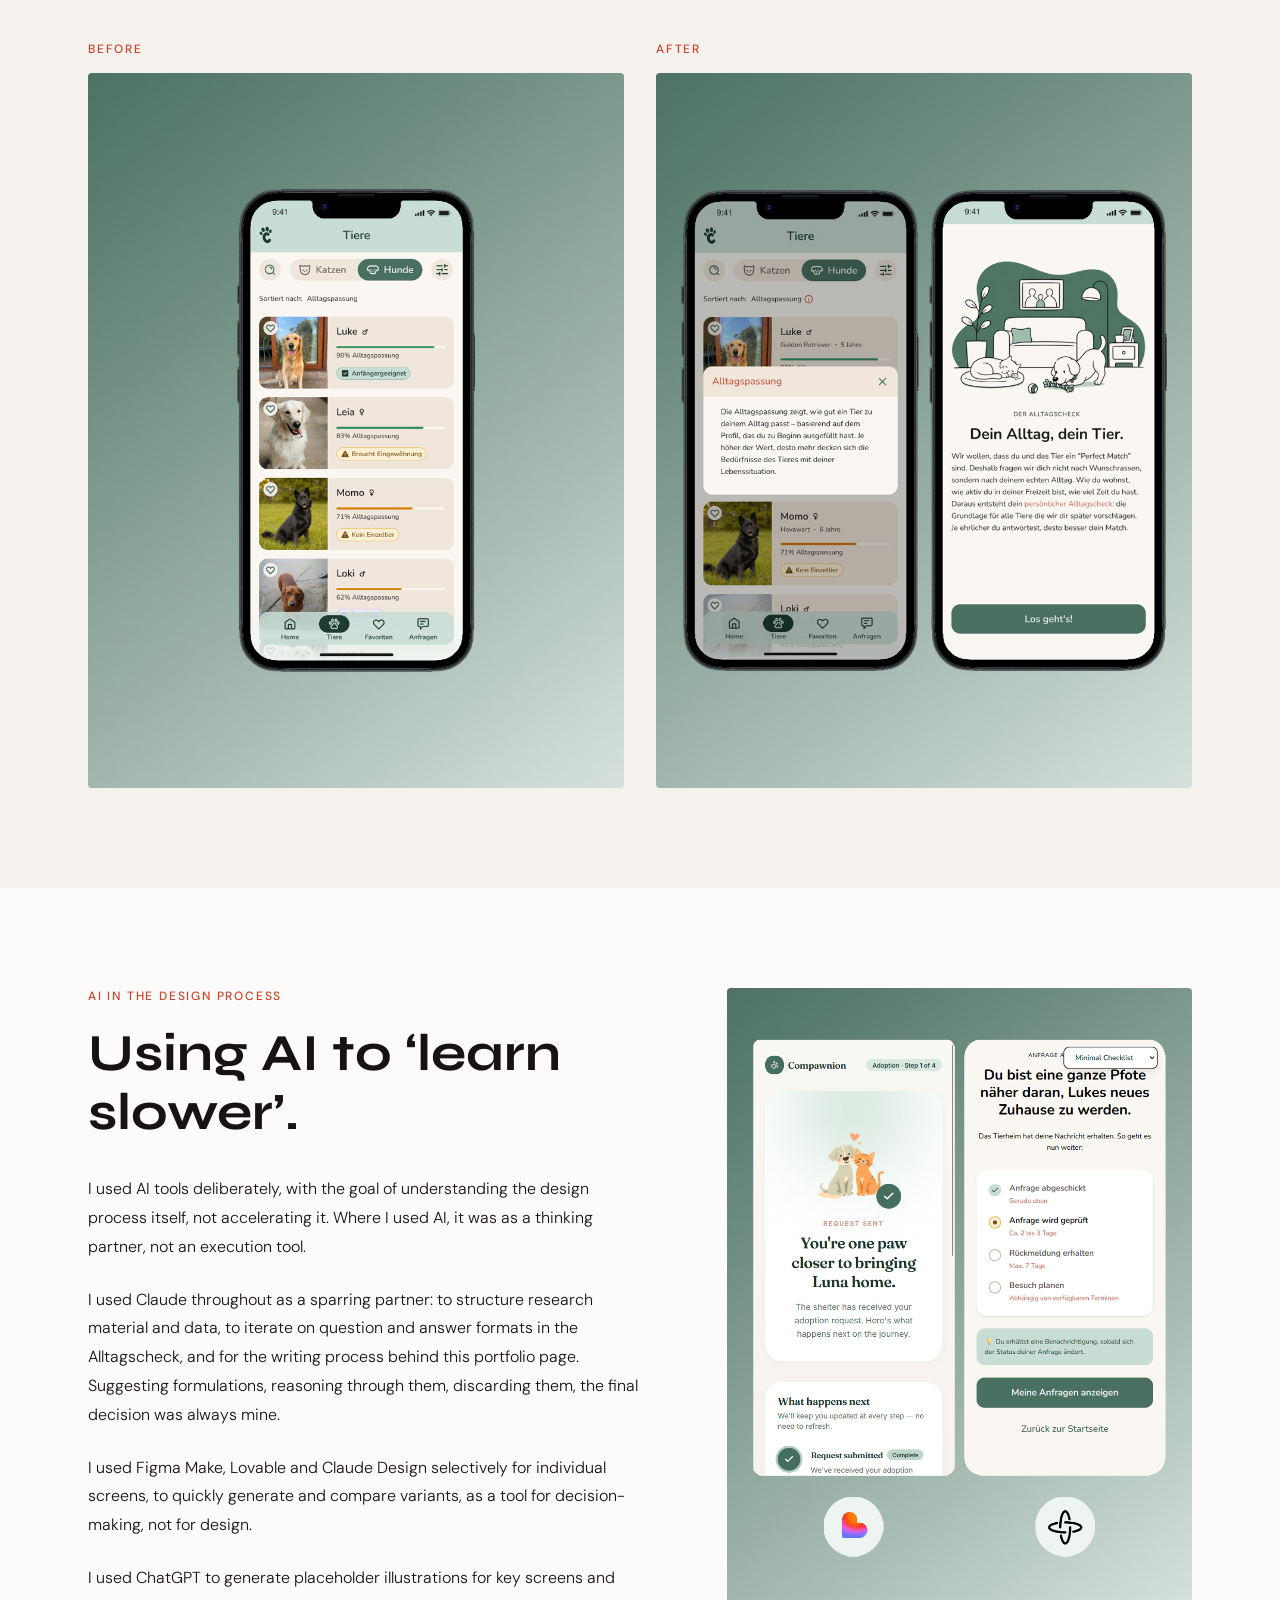
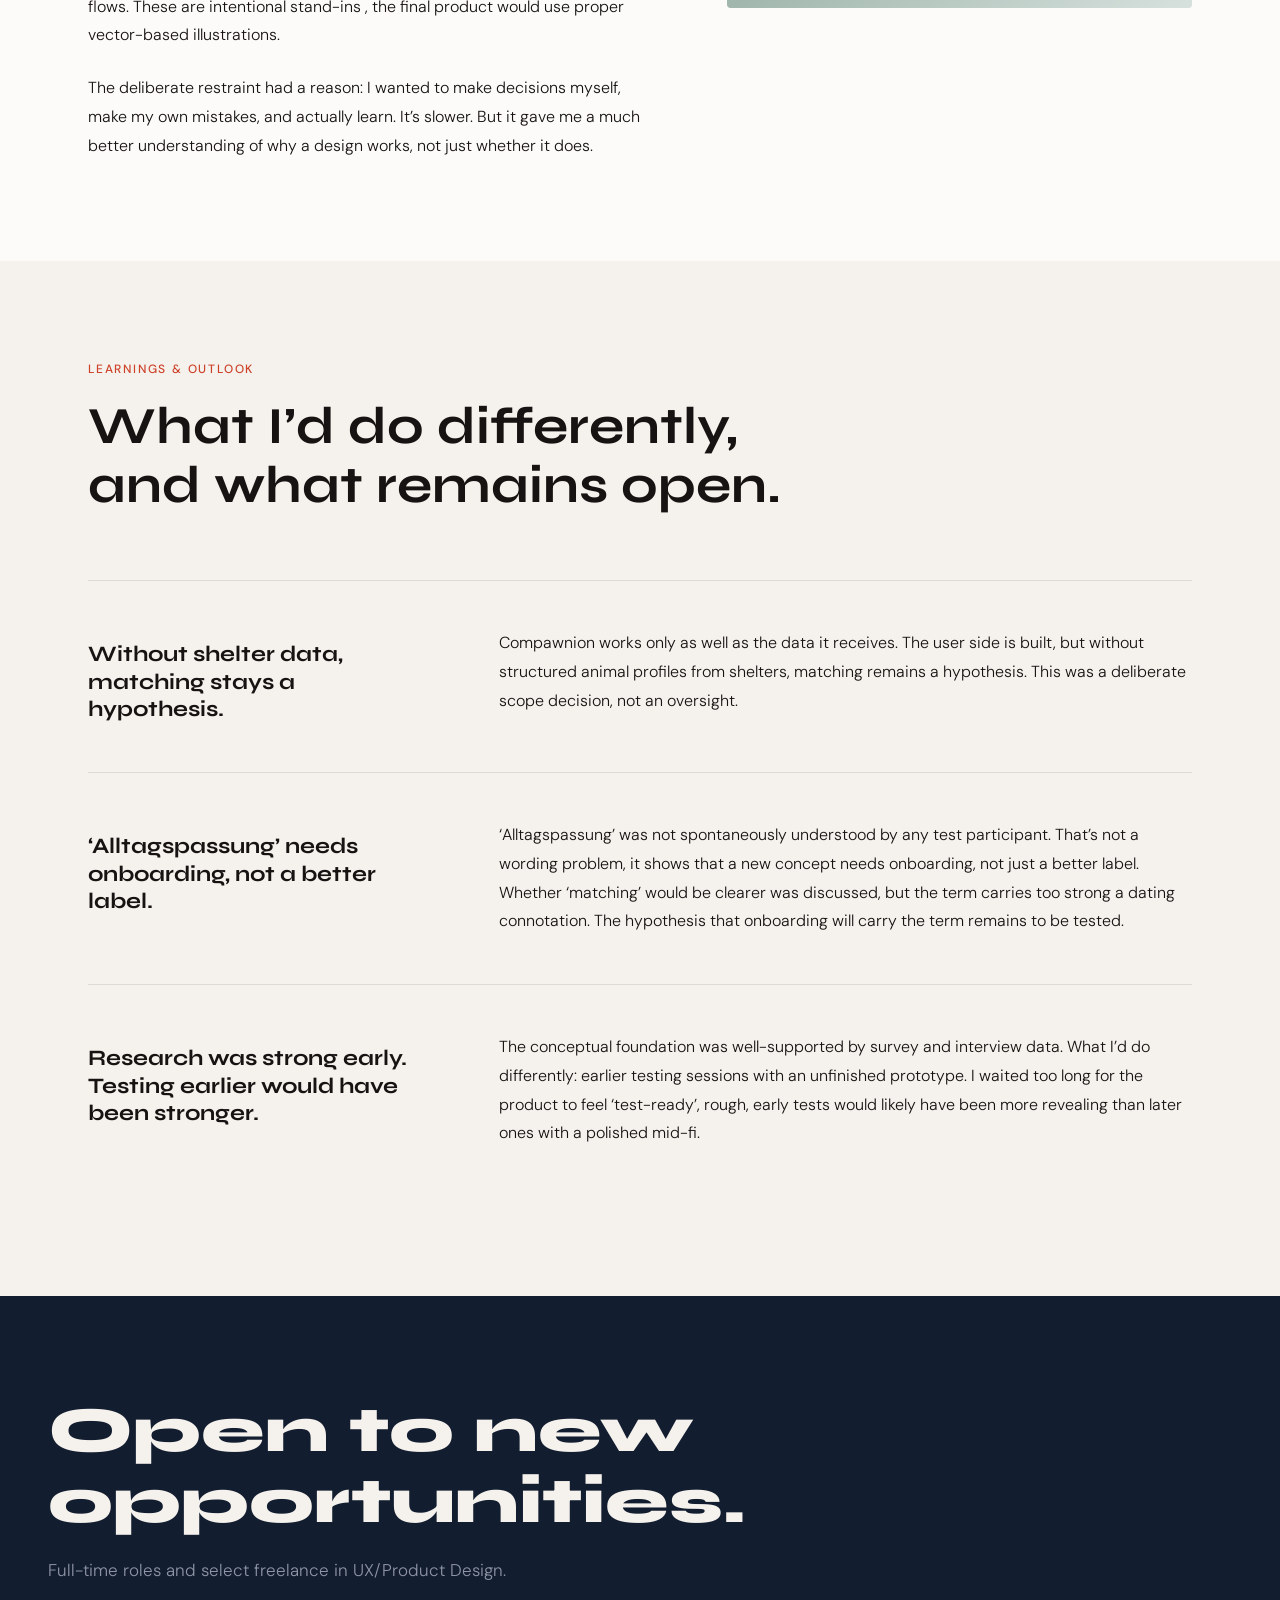
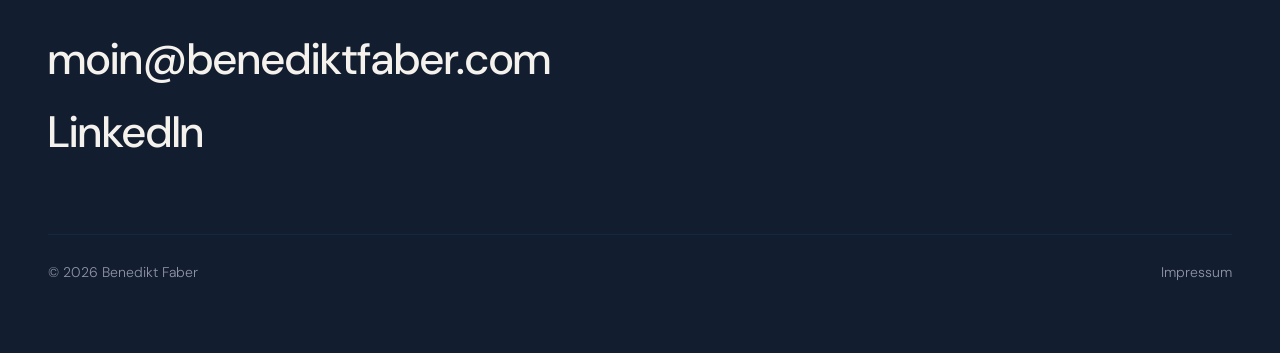
==== commit a35c82fa: "Add files via upload" ====
--- a/compawnion.html
+++ b/compawnion.html
@@ -67,7 +67,7 @@
           </div>
 		   <div>
             <span class="section-label cs-meta-item-label">Testing</span>
-            <span class="cs-meta-item-value">4</span>
+            <span class="cs-meta-item-value">4 Remote Usability-Tests</span>
           </div>
           <div>
             <span class="section-label cs-meta-item-label">Timeline</span>
@@ -406,7 +406,20 @@
       <div class="testing-grid">
         <div class="testing-col">
           <span class="section-label accent">What Worked</span>
-          <p class="testing-body">Visual design, color palette, and information density were consistently praised. The traffic light system for daily life compatibility was understood and not perceived as discouraging. The favorites function was used intuitively as expected.</p>
+          <div class="change-list">
+            <div class="change-item">
+              <span class="change-lead">Overall Design:</span>
+              <span class="change-rest">Visual design, color palette, and information density were consistently praised.</span>
+            </div>
+            <div class="change-item">
+              <span class="change-lead">&lsquo;Alltagspassung&rsquo; Indicator:</span>
+              <span class="change-rest">The traffic light system for daily life compatibility was understood and not perceived as discouraging.</span>
+            </div>
+            <div class="change-item">
+              <span class="change-lead">Profil interaction:</span>
+              <span class="change-rest">Profile features like the favorites function were used intuitively as expected.</span>
+            </div>
+          </div>
         </div>
         <div class="testing-col">
           <span class="section-label accent">What Changed</span>
--- a/styles.css
+++ b/styles.css
@@ -1644,15 +1644,16 @@
 
 /* Section 05 — Testing (inverted) */
 
+/* Testing section: "What Worked" stacks above "What Changed". The
+   What Worked column is full width with a paragraph; the What
+   Changed column hosts a change-list that we lay out in two columns
+   on desktop so the long list reads at a comfortable scan-length
+   per side rather than one tall stack. */
 .testing-grid {
   margin-top: 64px;
   display: flex;
-  gap: 80px;
-  align-items: flex-start;
-}
-
-.testing-col {
-  flex: 1;
+  flex-direction: column;
+  gap: 56px;
 }
 
 .testing-body {
@@ -1676,6 +1677,25 @@
 
 .change-item:first-child {
   border-top: 0;
+  padding-top: 0;
+  margin-top: 0;
+}
+
+/* Inside the testing-grid only, the change-list becomes a 2-col
+   grid. The per-item border-tops (which work as dividers in a
+   single-column list) would create awkward cross-column rules in
+   a grid, so we strip them here and rely on the grid gap for
+   separation. Other usages of .change-list (team rosters,
+   outcome lists on other case-study pages) keep the divided
+   single-column treatment. */
+.testing-grid .change-list {
+  display: grid;
+  grid-template-columns: 1fr 1fr;
+  gap: 24px 48px;
+}
+
+.testing-grid .change-list .change-item {
+  border-top: none;
   padding-top: 0;
   margin-top: 0;
 }
@@ -2222,10 +2242,17 @@
   }
 
   .decision-block,
-  .solution-block,
-  .testing-grid {
+  .solution-block {
     flex-direction: column;
     gap: 32px;
+  }
+
+  .testing-grid {
+    gap: 40px;
+  }
+
+  .testing-grid .change-list {
+    grid-template-columns: 1fr;
   }
 
   .problem-stats {
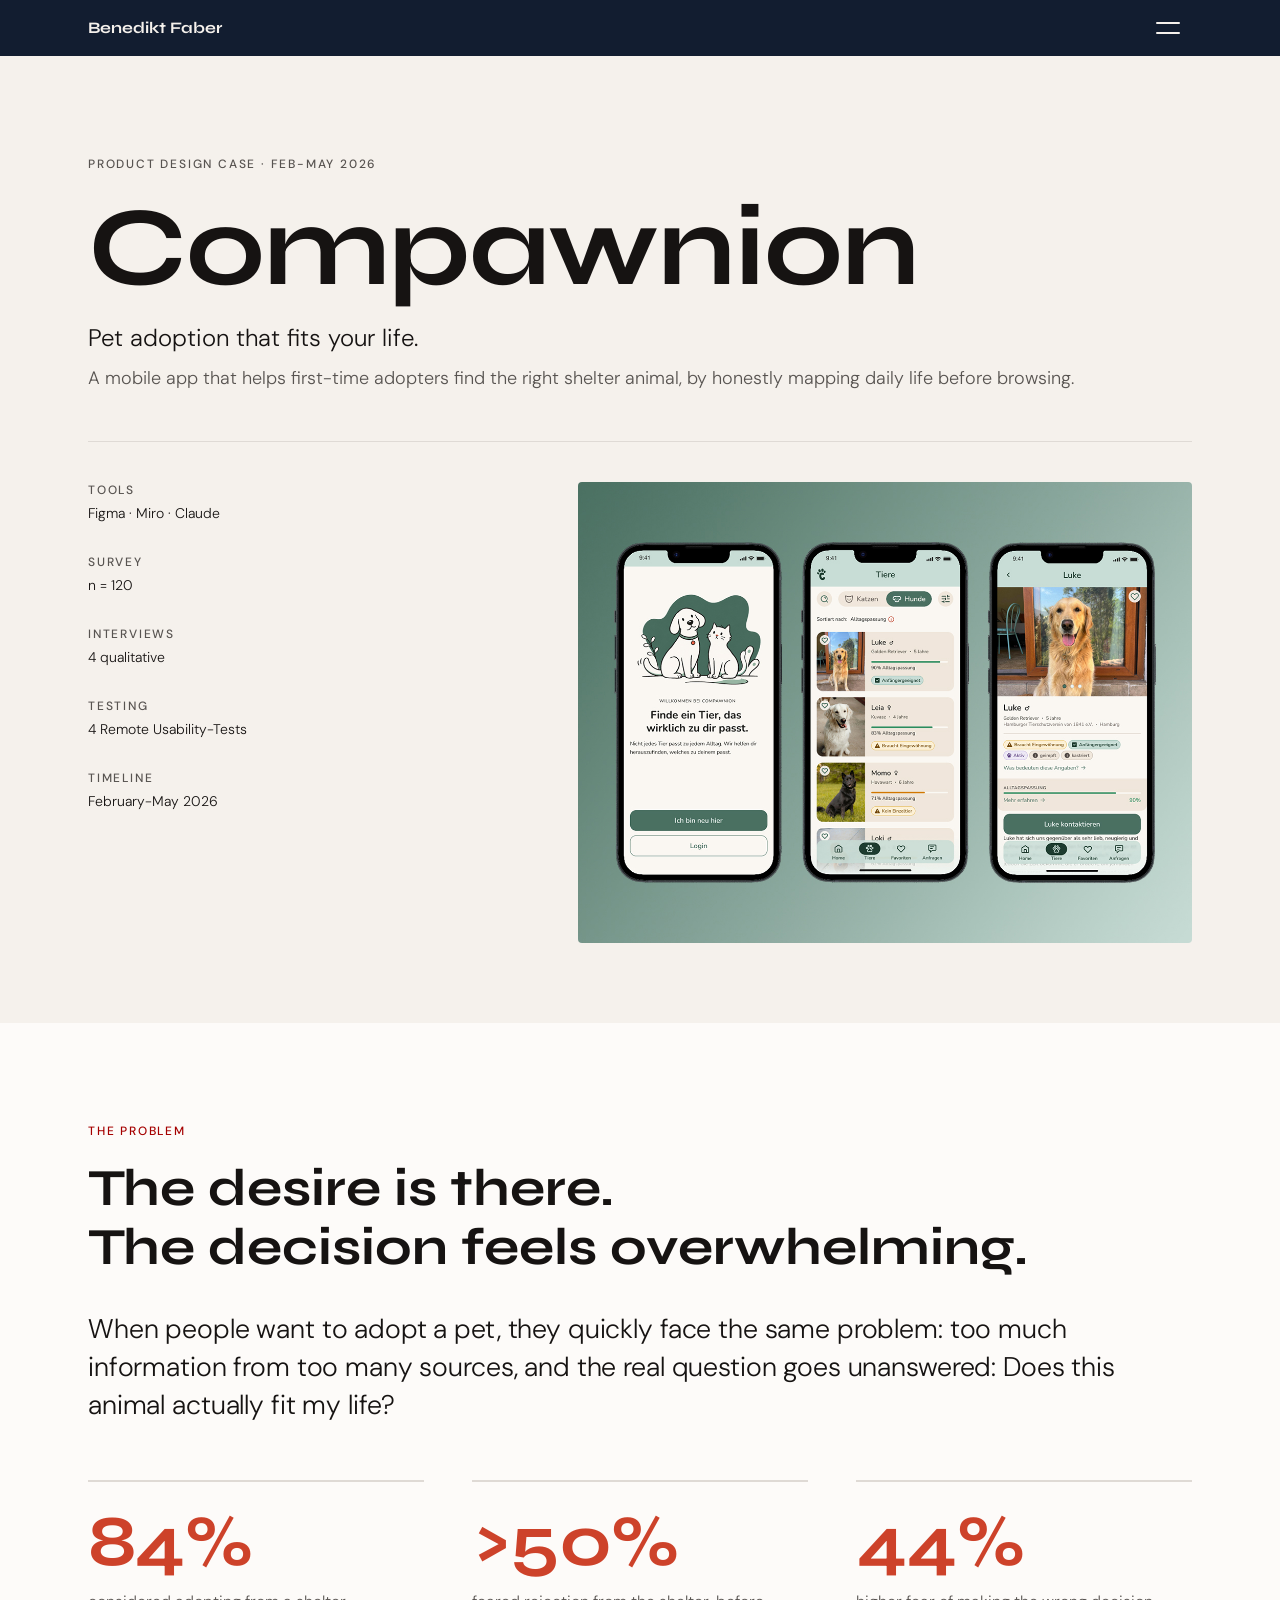
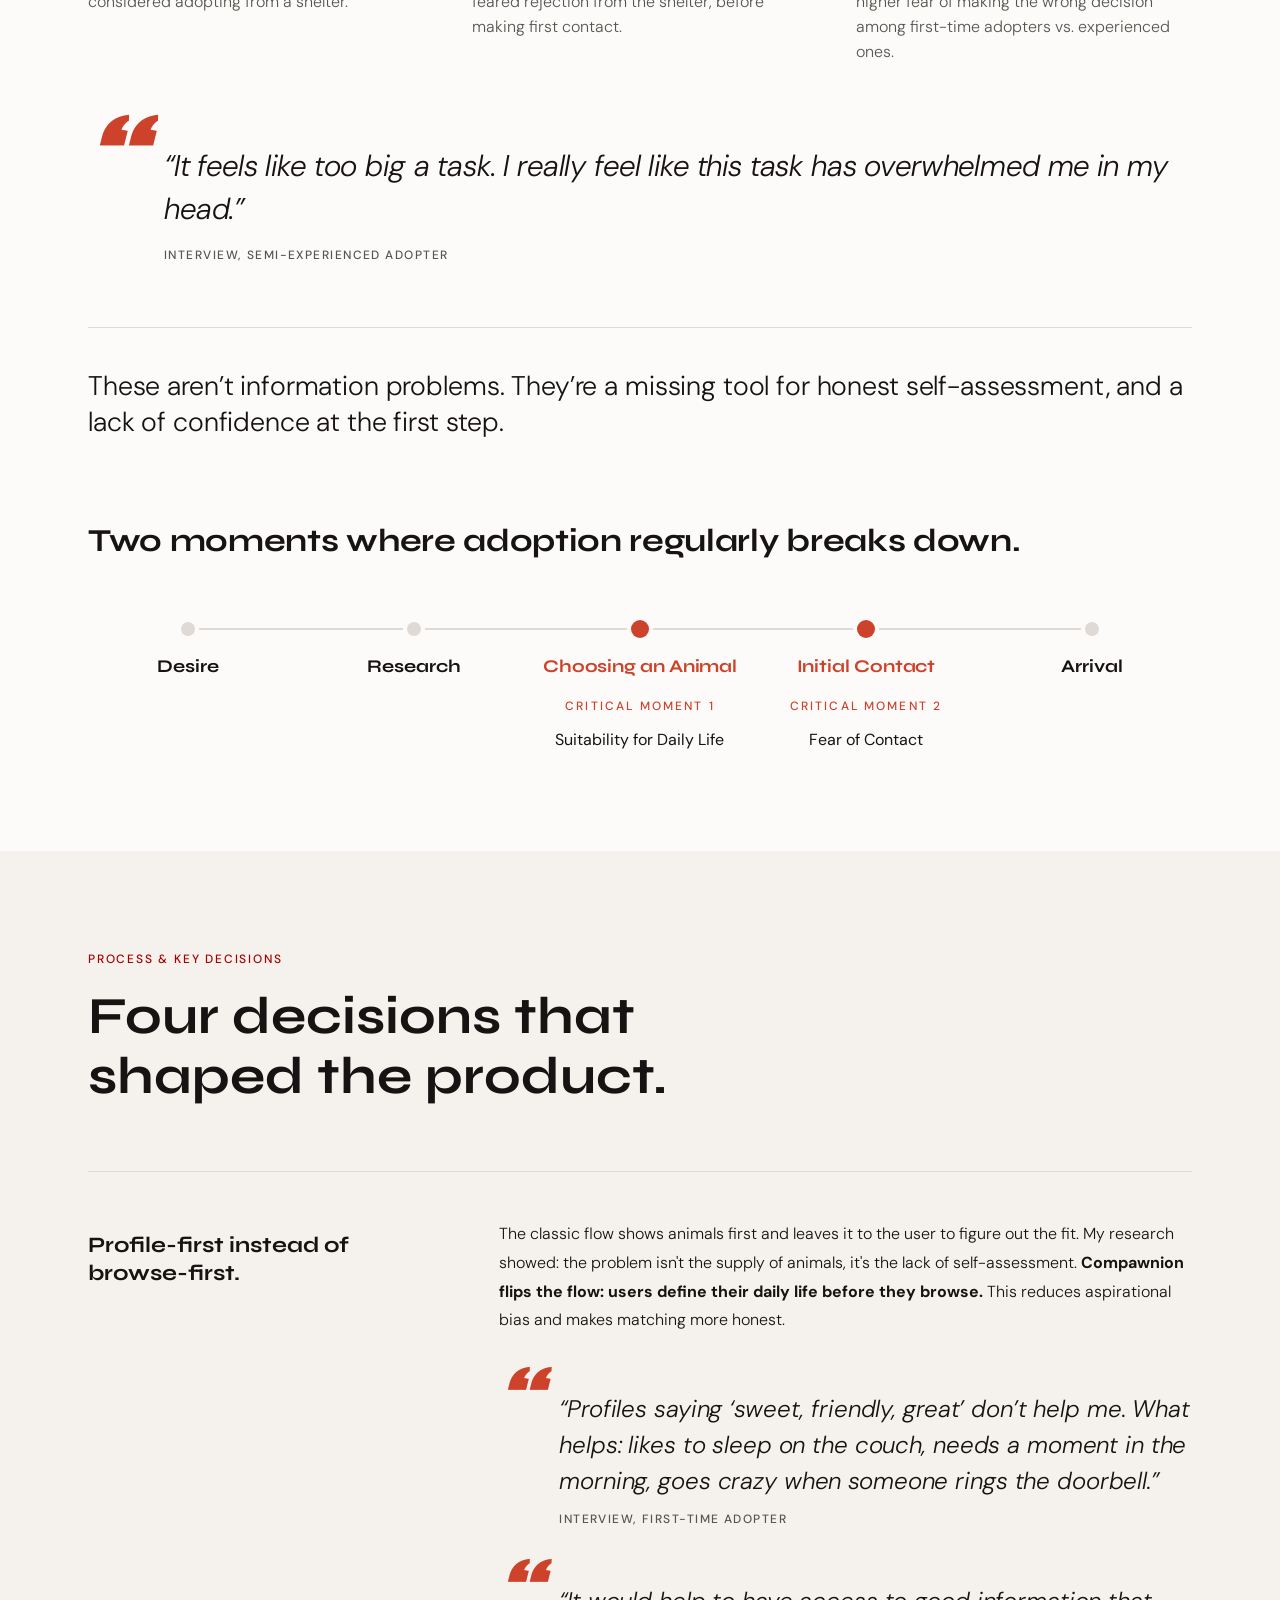
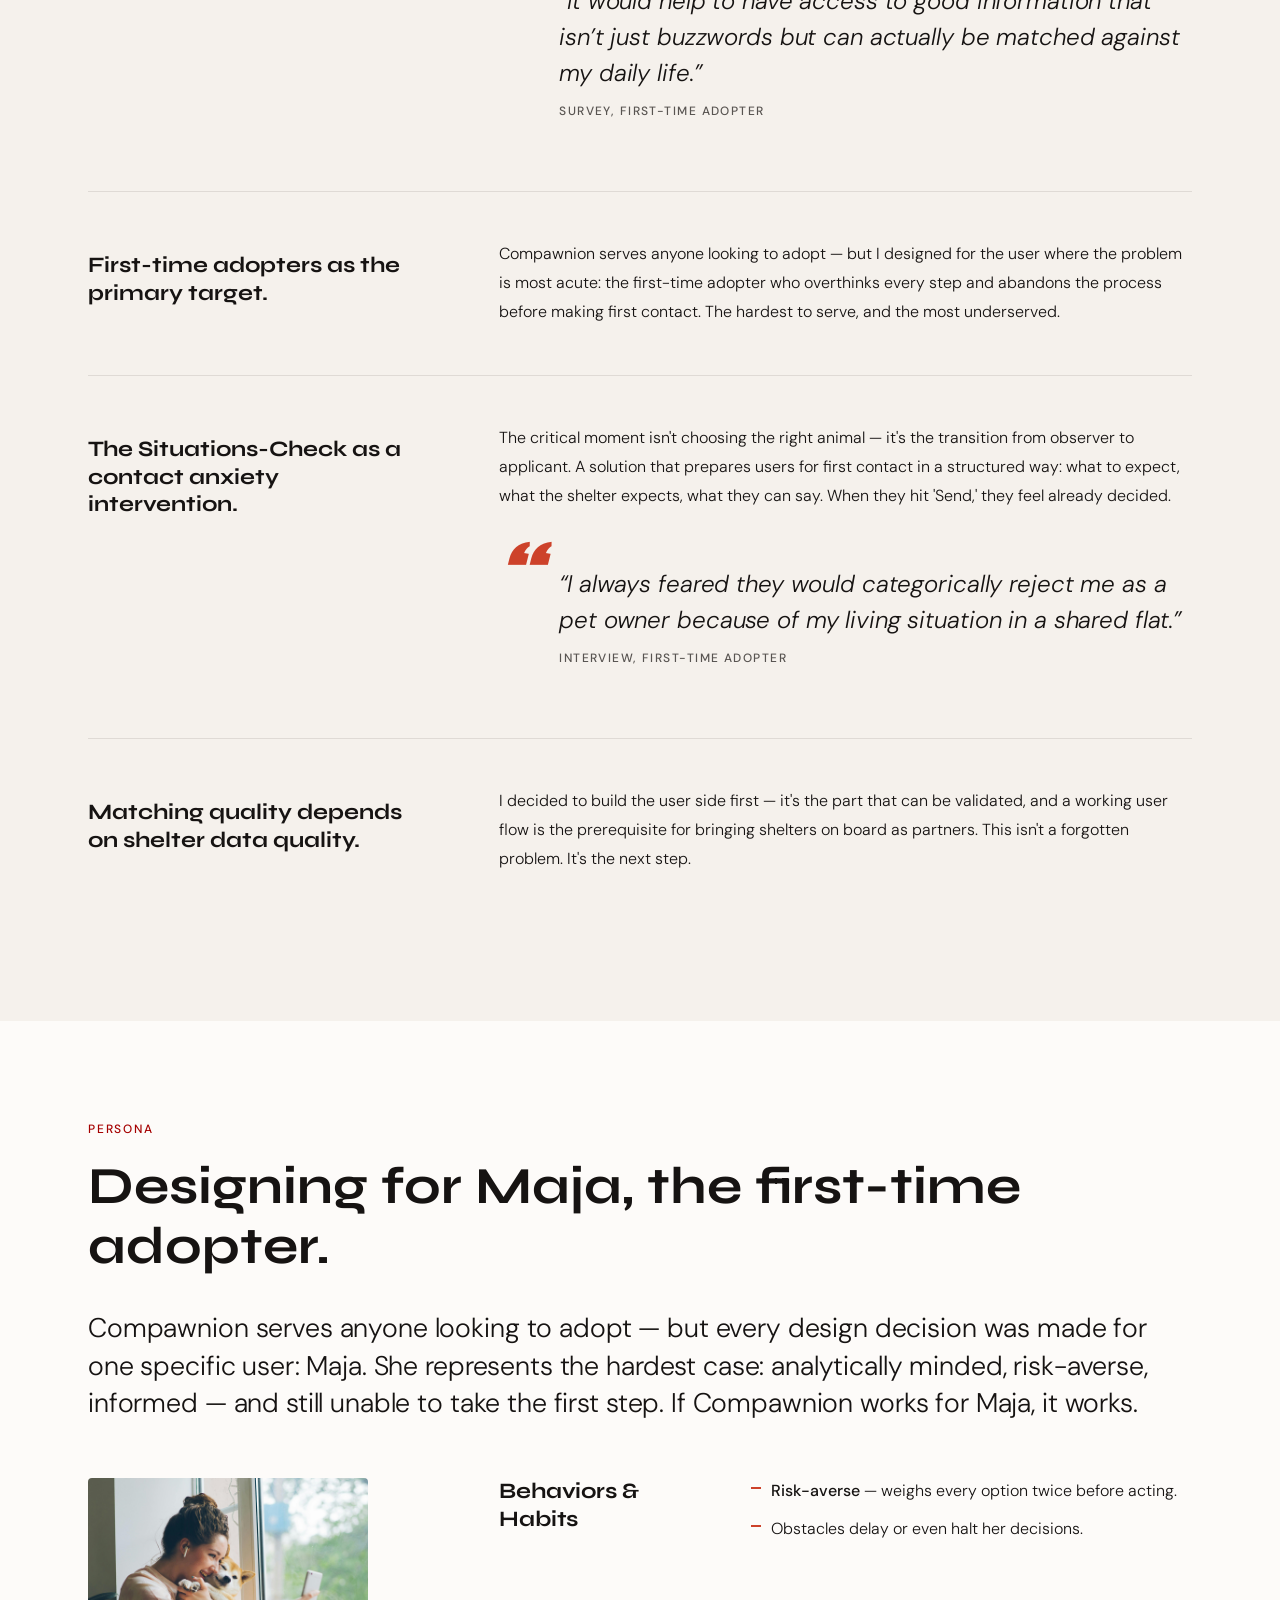
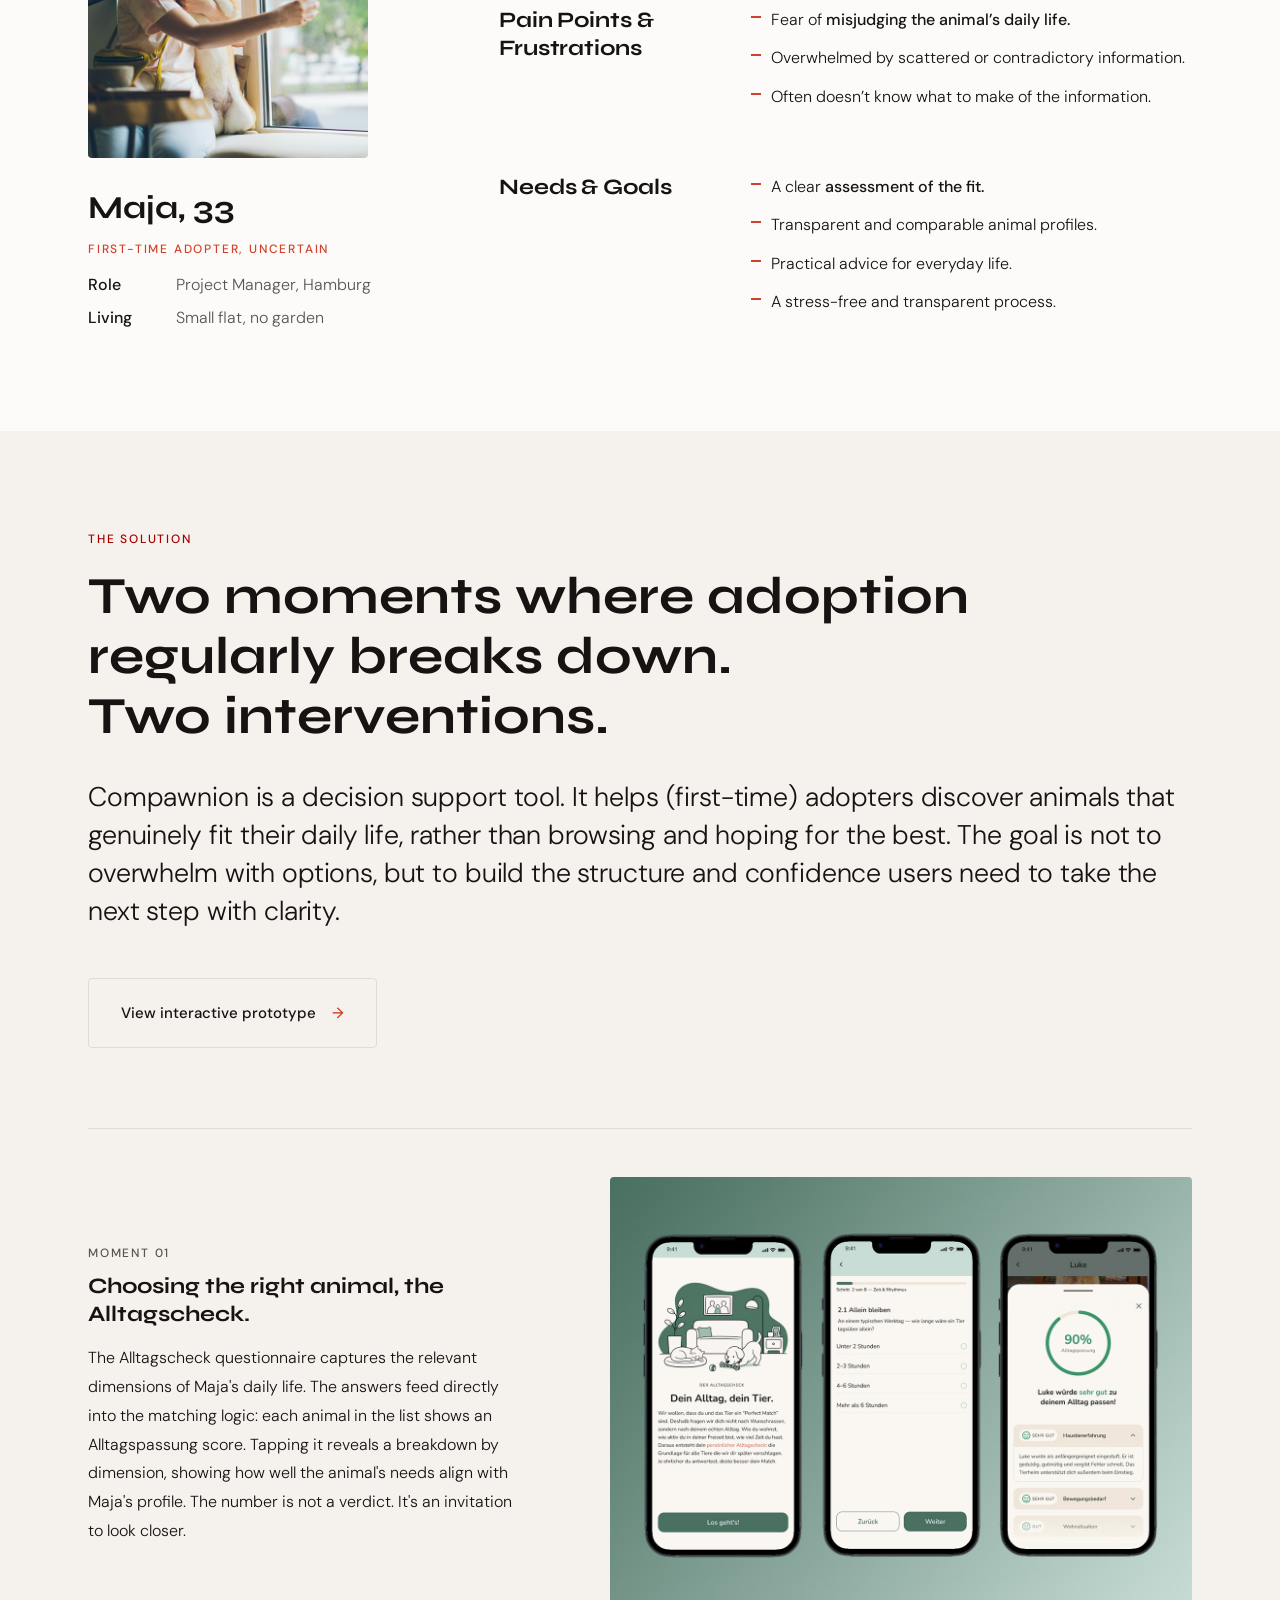
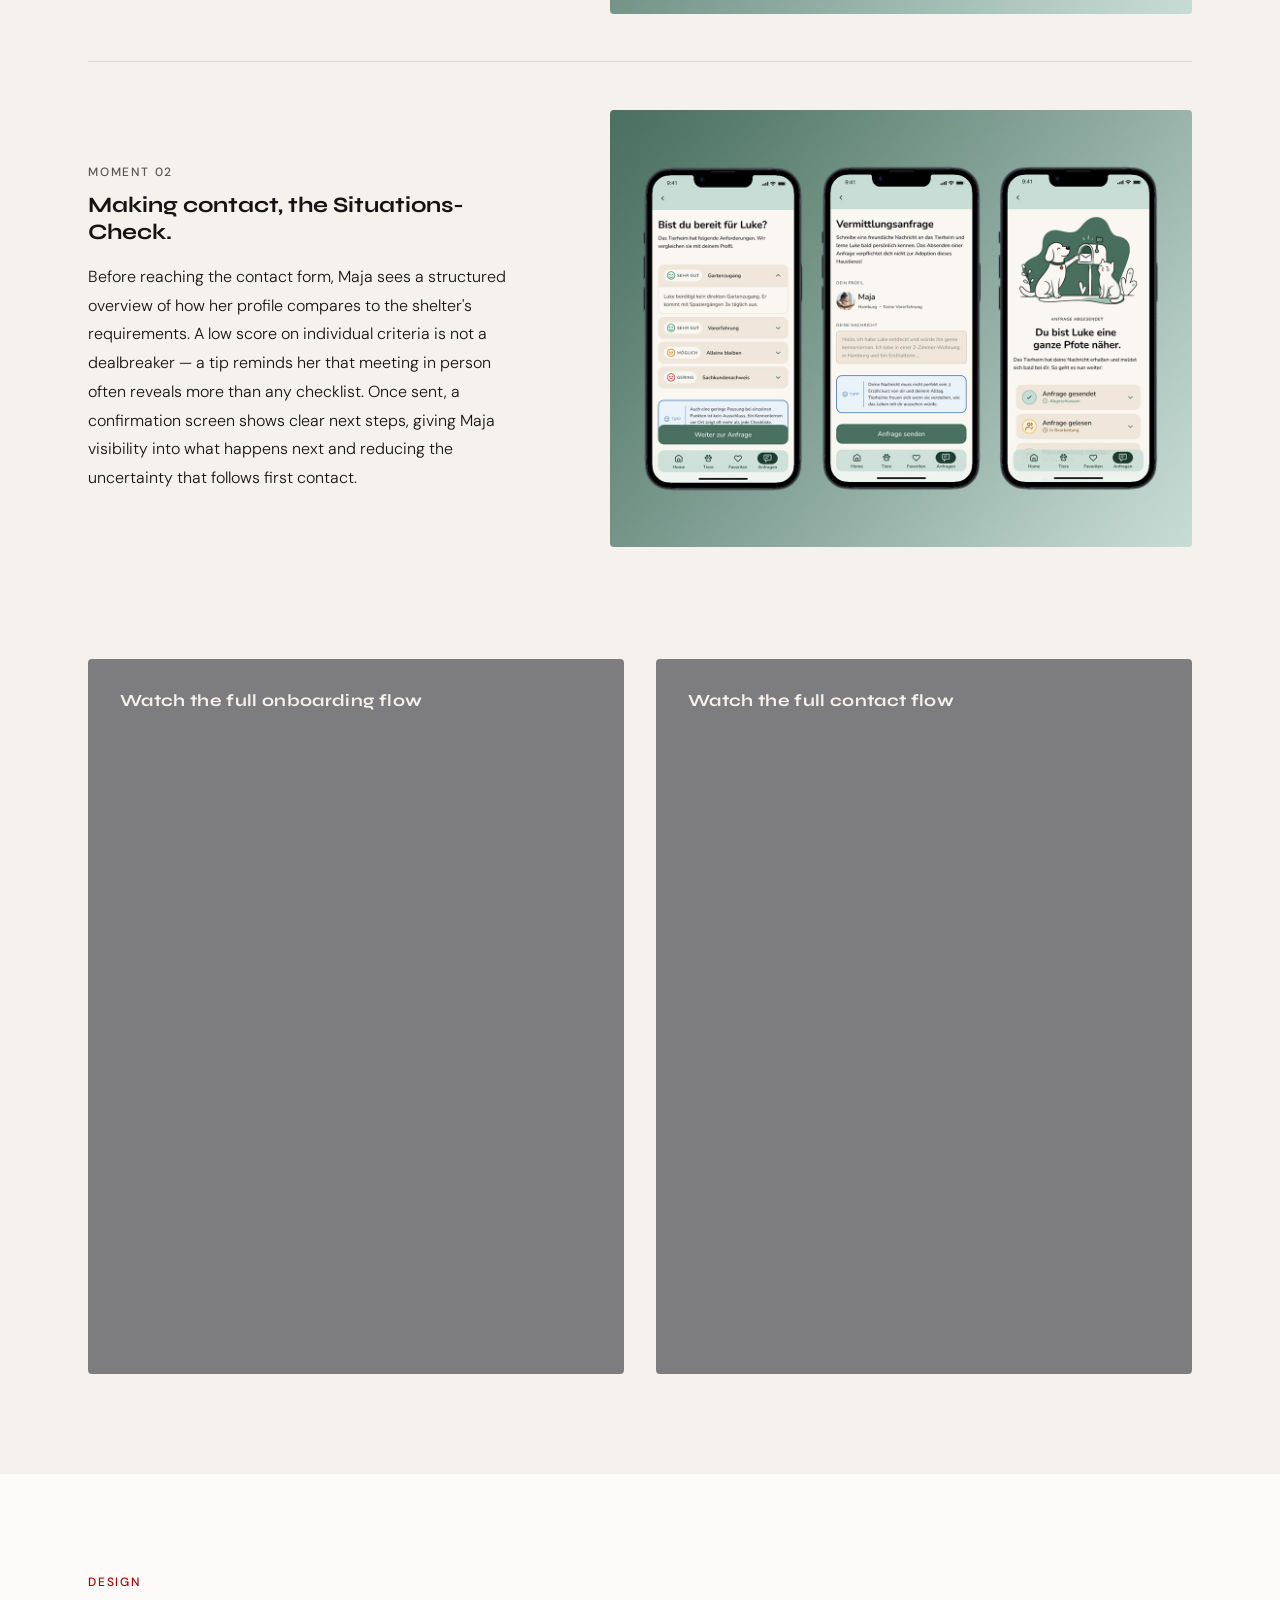
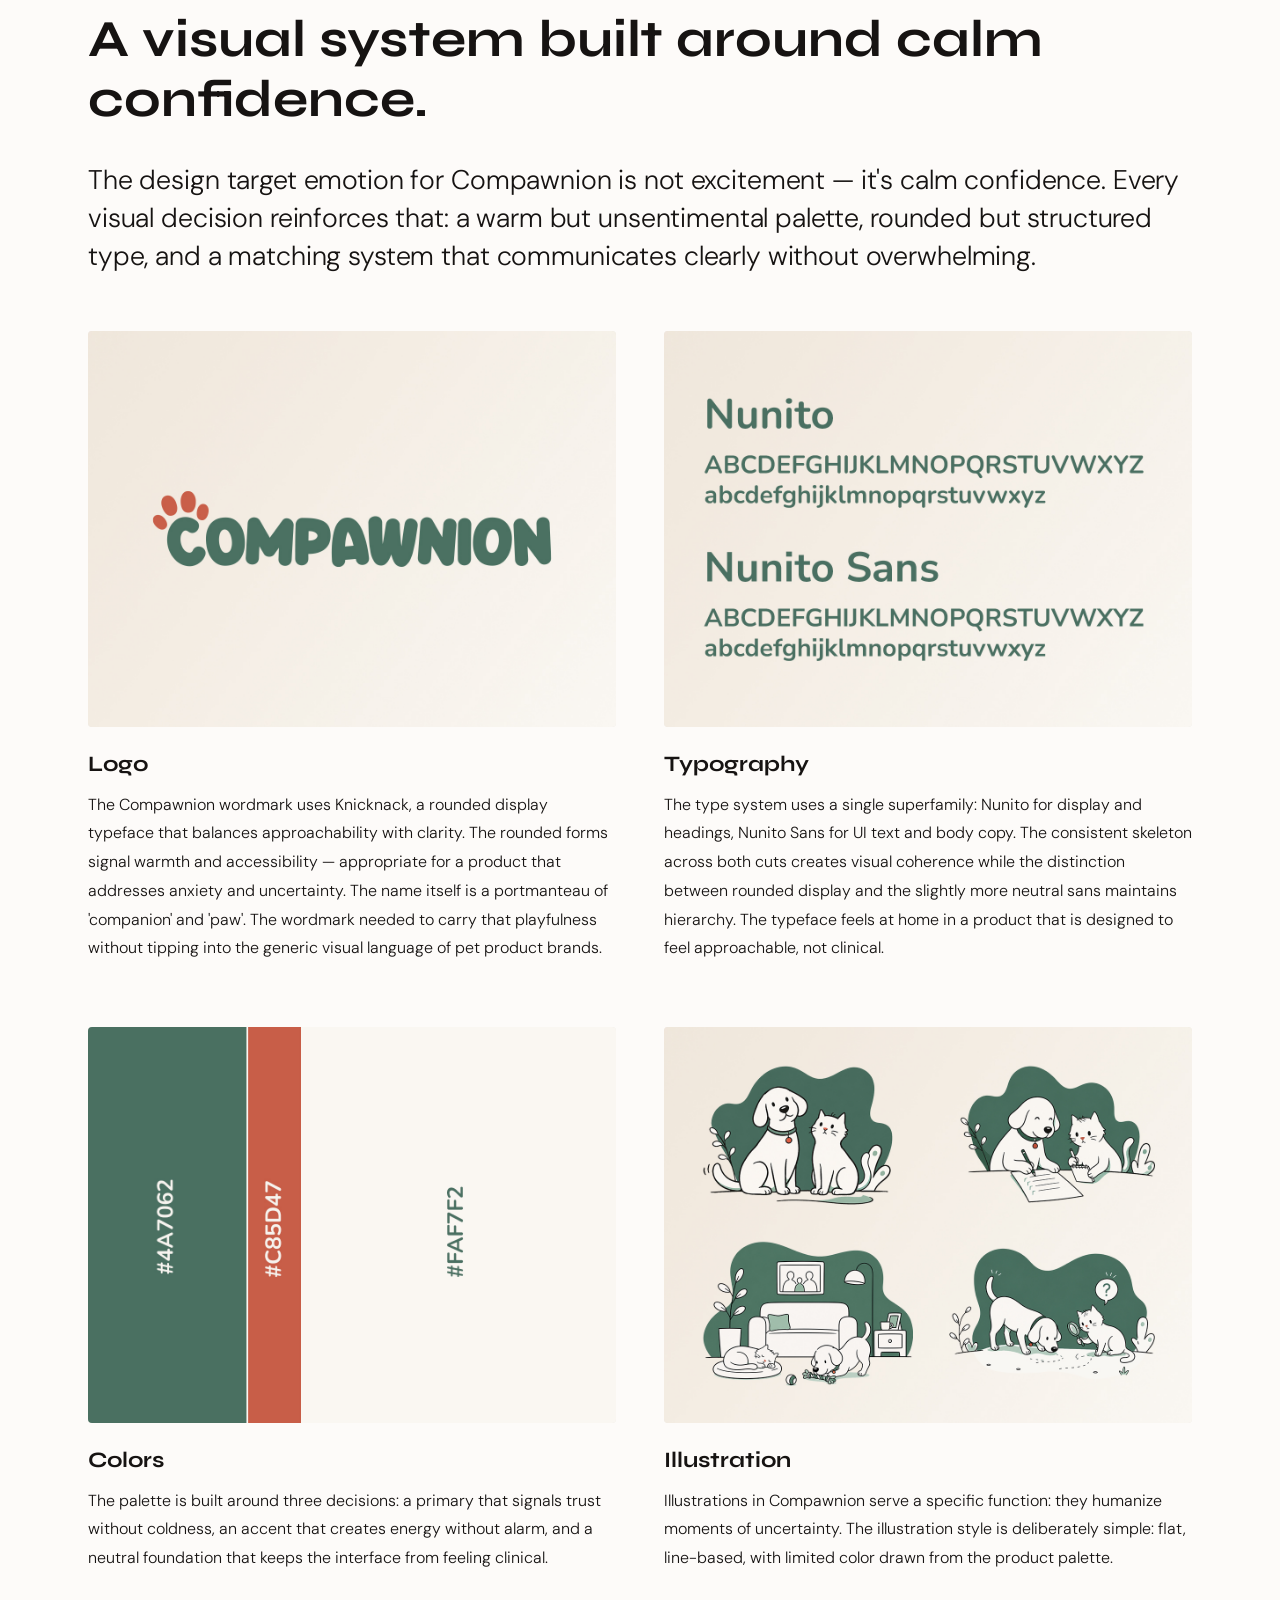
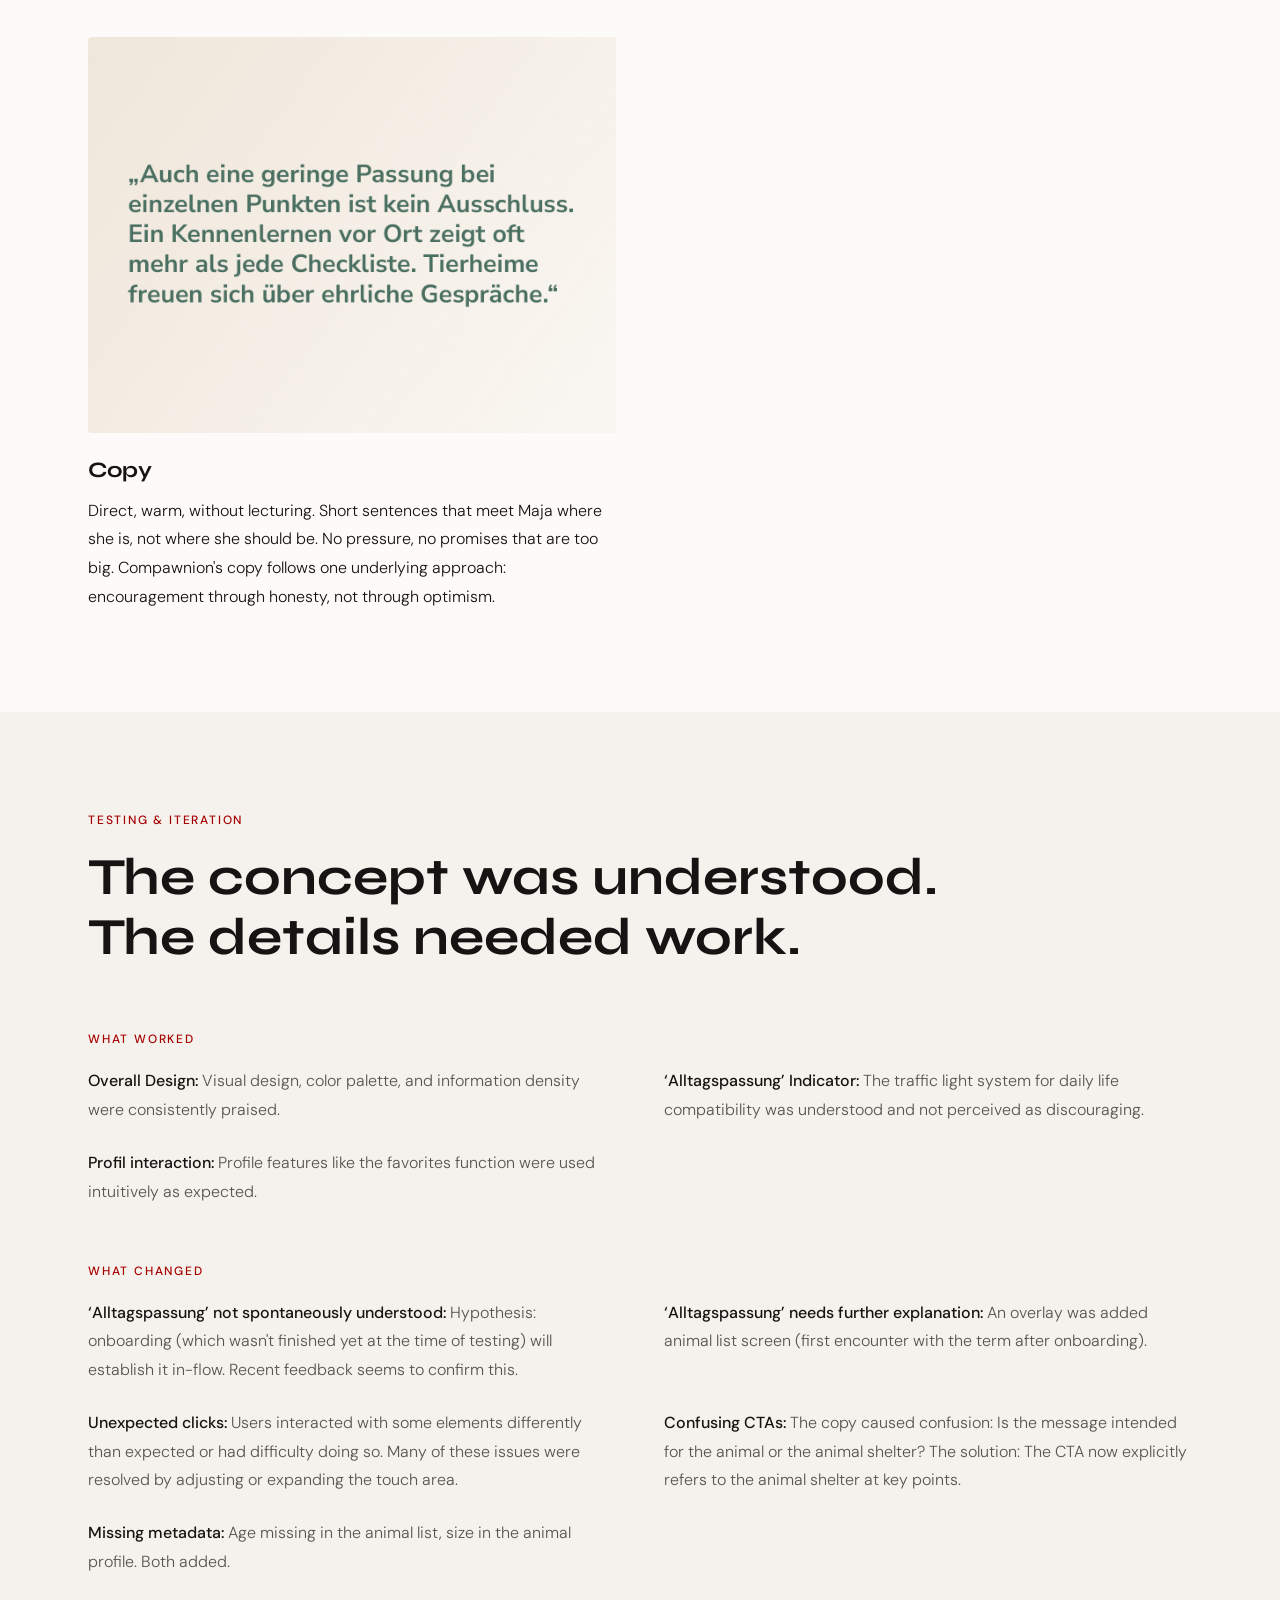
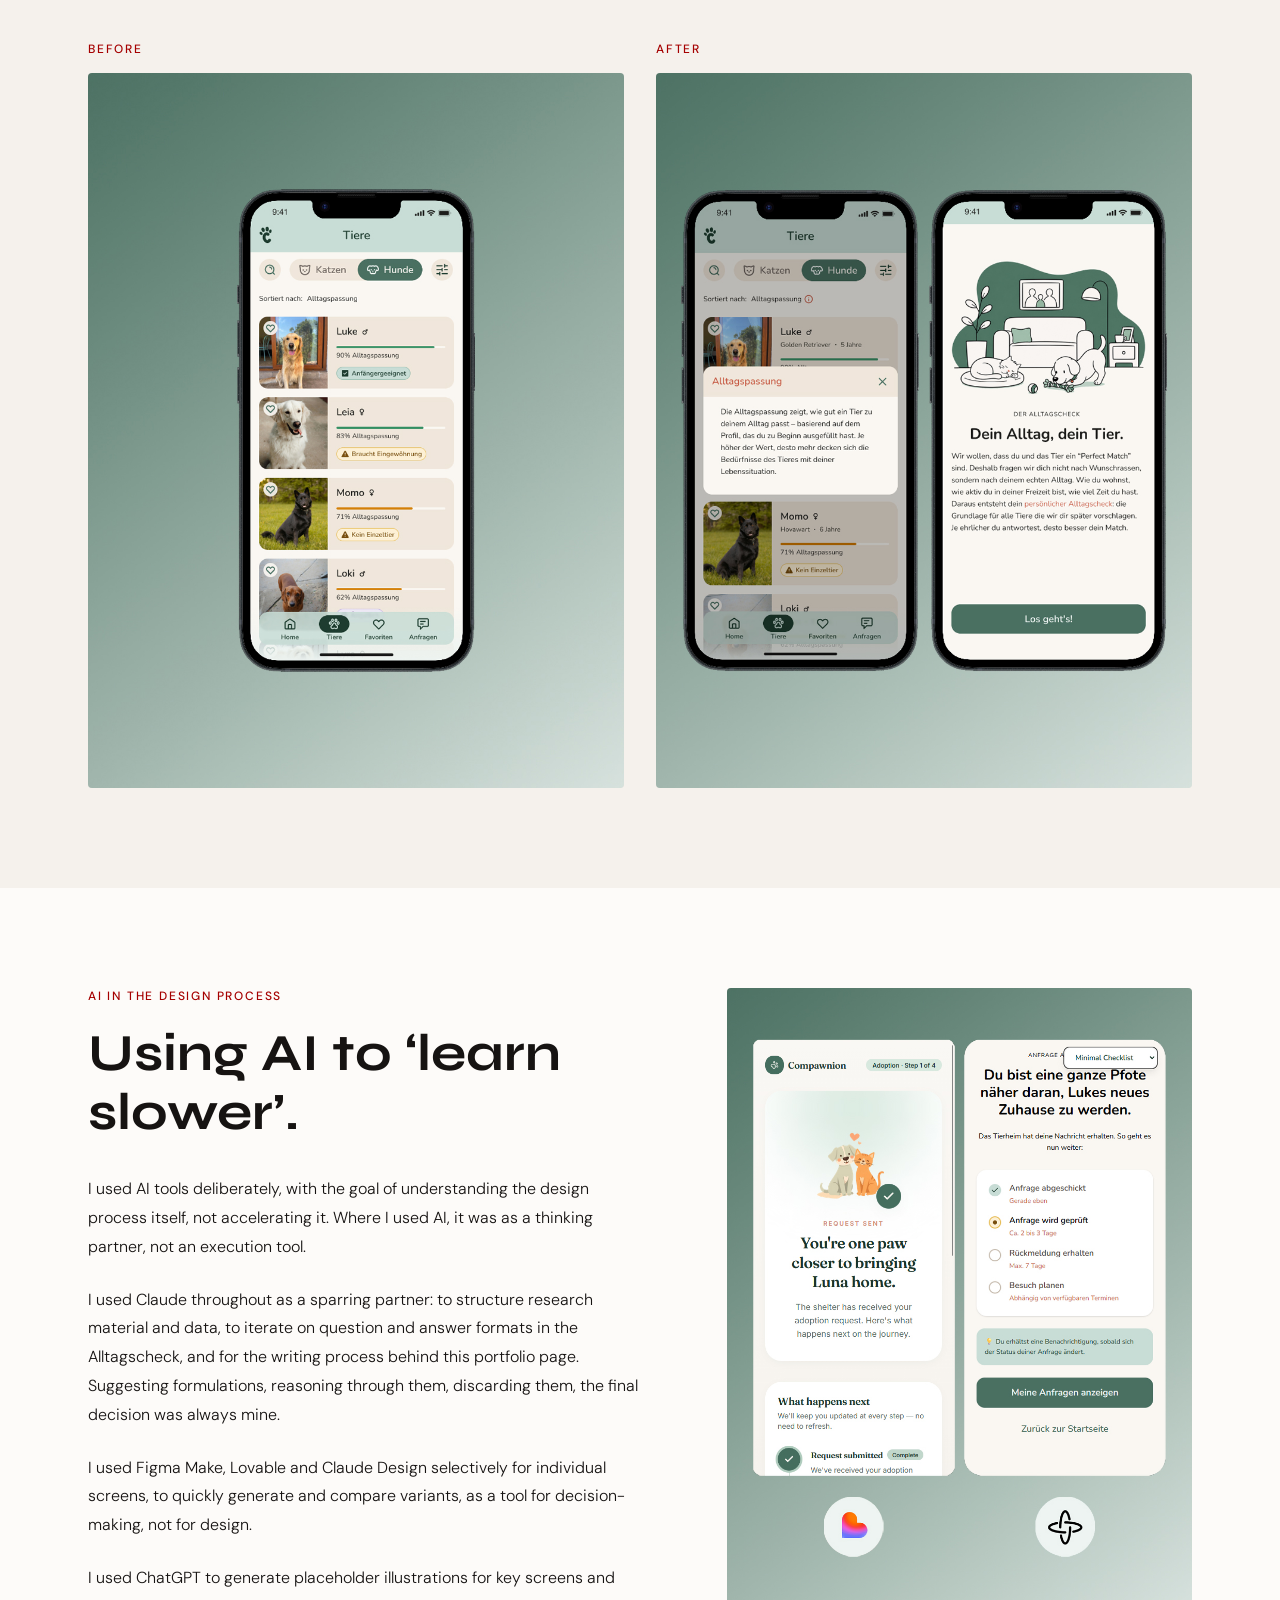
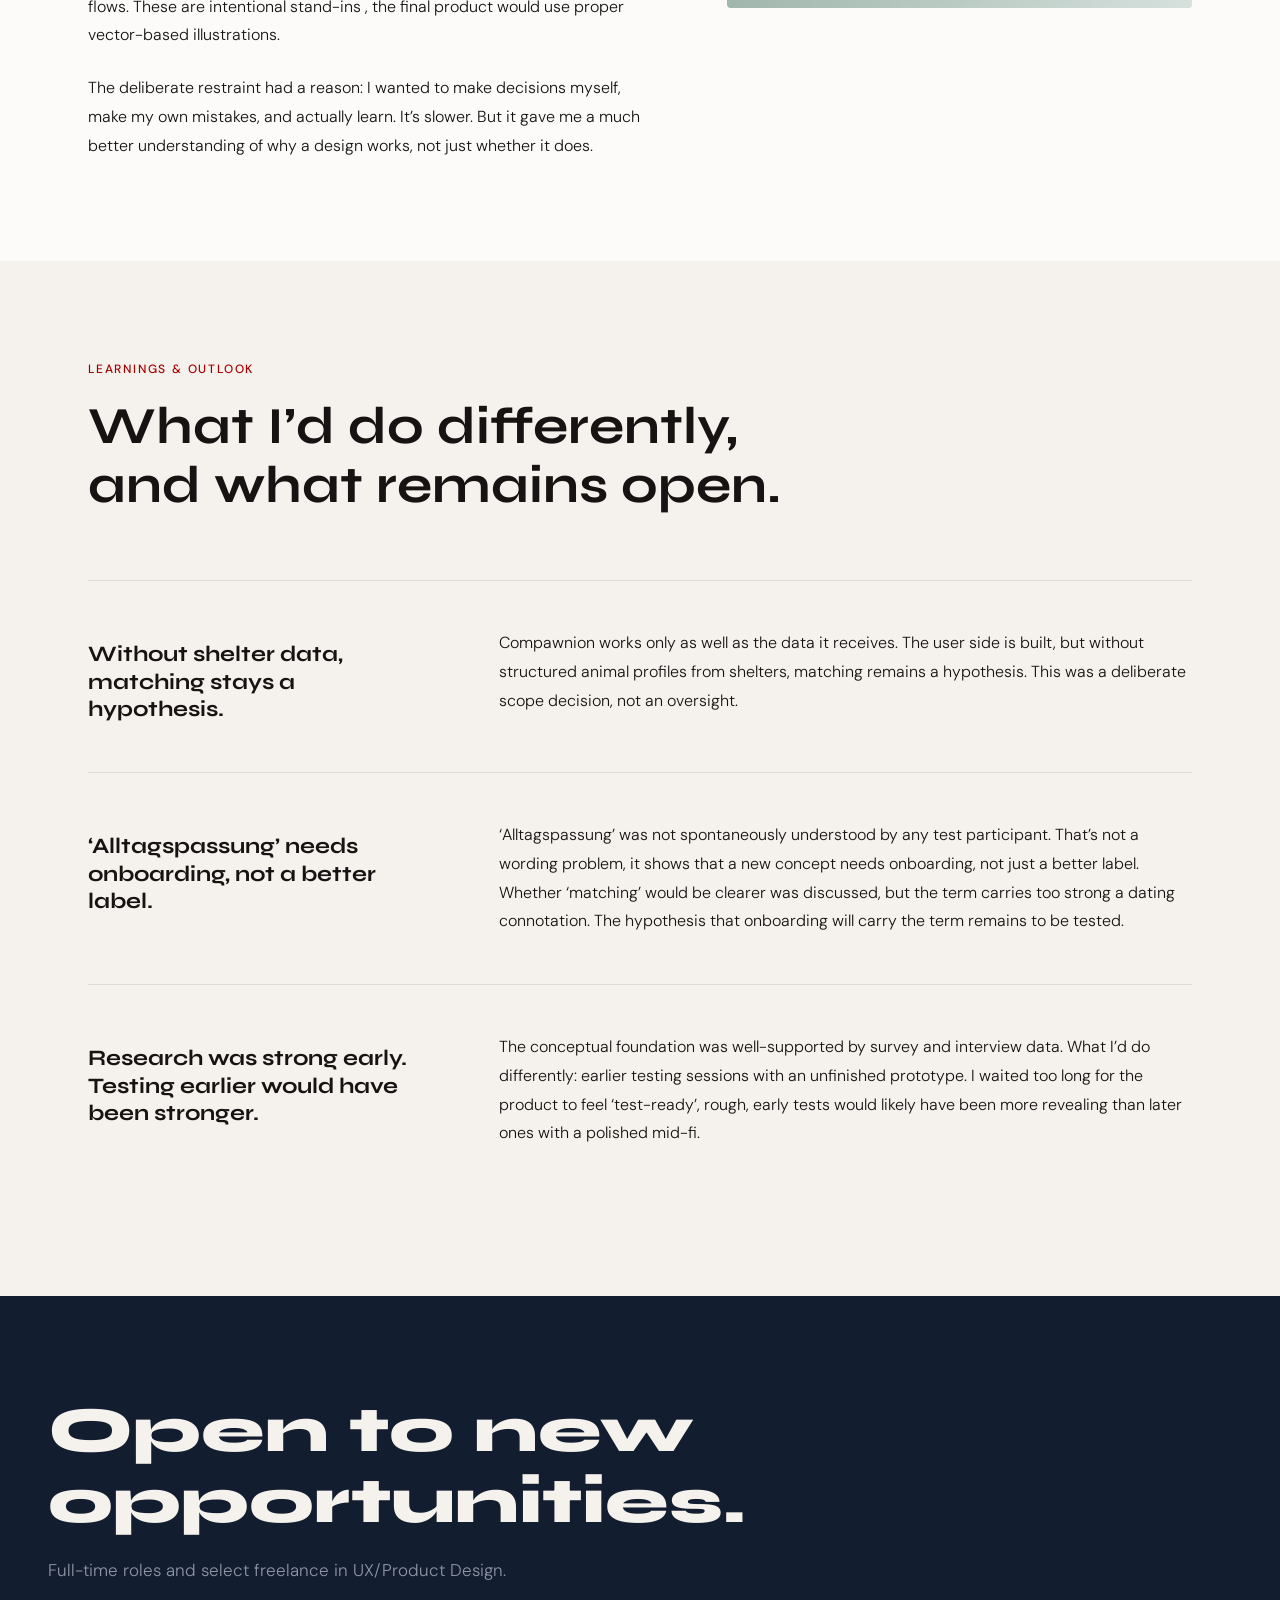
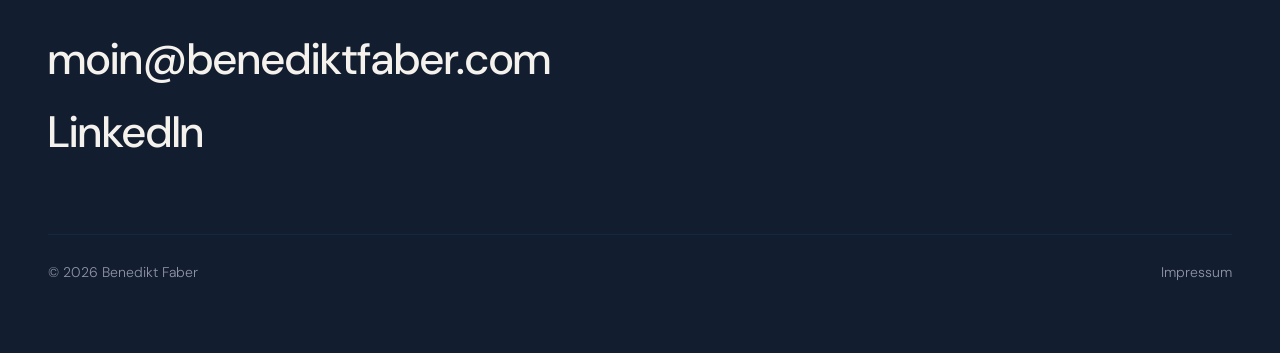
==== commit e776577a: "Add files via upload" ====
--- a/compawnion.html
+++ b/compawnion.html
@@ -43,6 +43,7 @@
     </ul>
   </div>
 
+  <main id="main">
   <!-- SECTION 01: HERO -->
   <section class="cs-hero">
     <div class="cs-hero-inner">
@@ -524,6 +525,7 @@
       </article>
     </div>
   </section>
+  </main>
 
   <!-- FOOTER -->
   <footer class="footer" id="contact">
--- a/shared.css
+++ b/shared.css
@@ -12,6 +12,11 @@
      carries a trace of the brand temperature. */
   --color-accent:       oklch(57.5% 0.18 32);     /* vermilion */
   --color-accent-soft:  oklch(57.5% 0.18 32 / 0.14);
+  /* Darker vermilion reserved for small accent text on cream surfaces.
+     The display accent fails WCAG AA 4.5:1 at body sizes; this token
+     clears AA against --color-bg and --color-bg-tinted while staying
+     in the vermilion family. */
+  --color-accent-text:  oklch(45% 0.19 32);
   --color-dark:         oklch(23% 0.04 262);      /* deep navy */
   --color-bg:           oklch(96% 0.008 70);      /* warm cream */
   --color-bg-tinted:    oklch(93% 0.008 70);      /* deeper cream */
--- a/styles.css
+++ b/styles.css
@@ -25,7 +25,7 @@
 }
 
 .section-label.accent {
-  color: var(--color-accent);
+  color: var(--color-accent-text);
 }
 
 .section-label.on-dark {
@@ -655,7 +655,7 @@
   font-size: 12px;
   letter-spacing: 0.2em;
   text-transform: uppercase;
-  color: var(--color-accent);
+  color: var(--color-accent-text);
 }
 
 .work-card-tile-name {
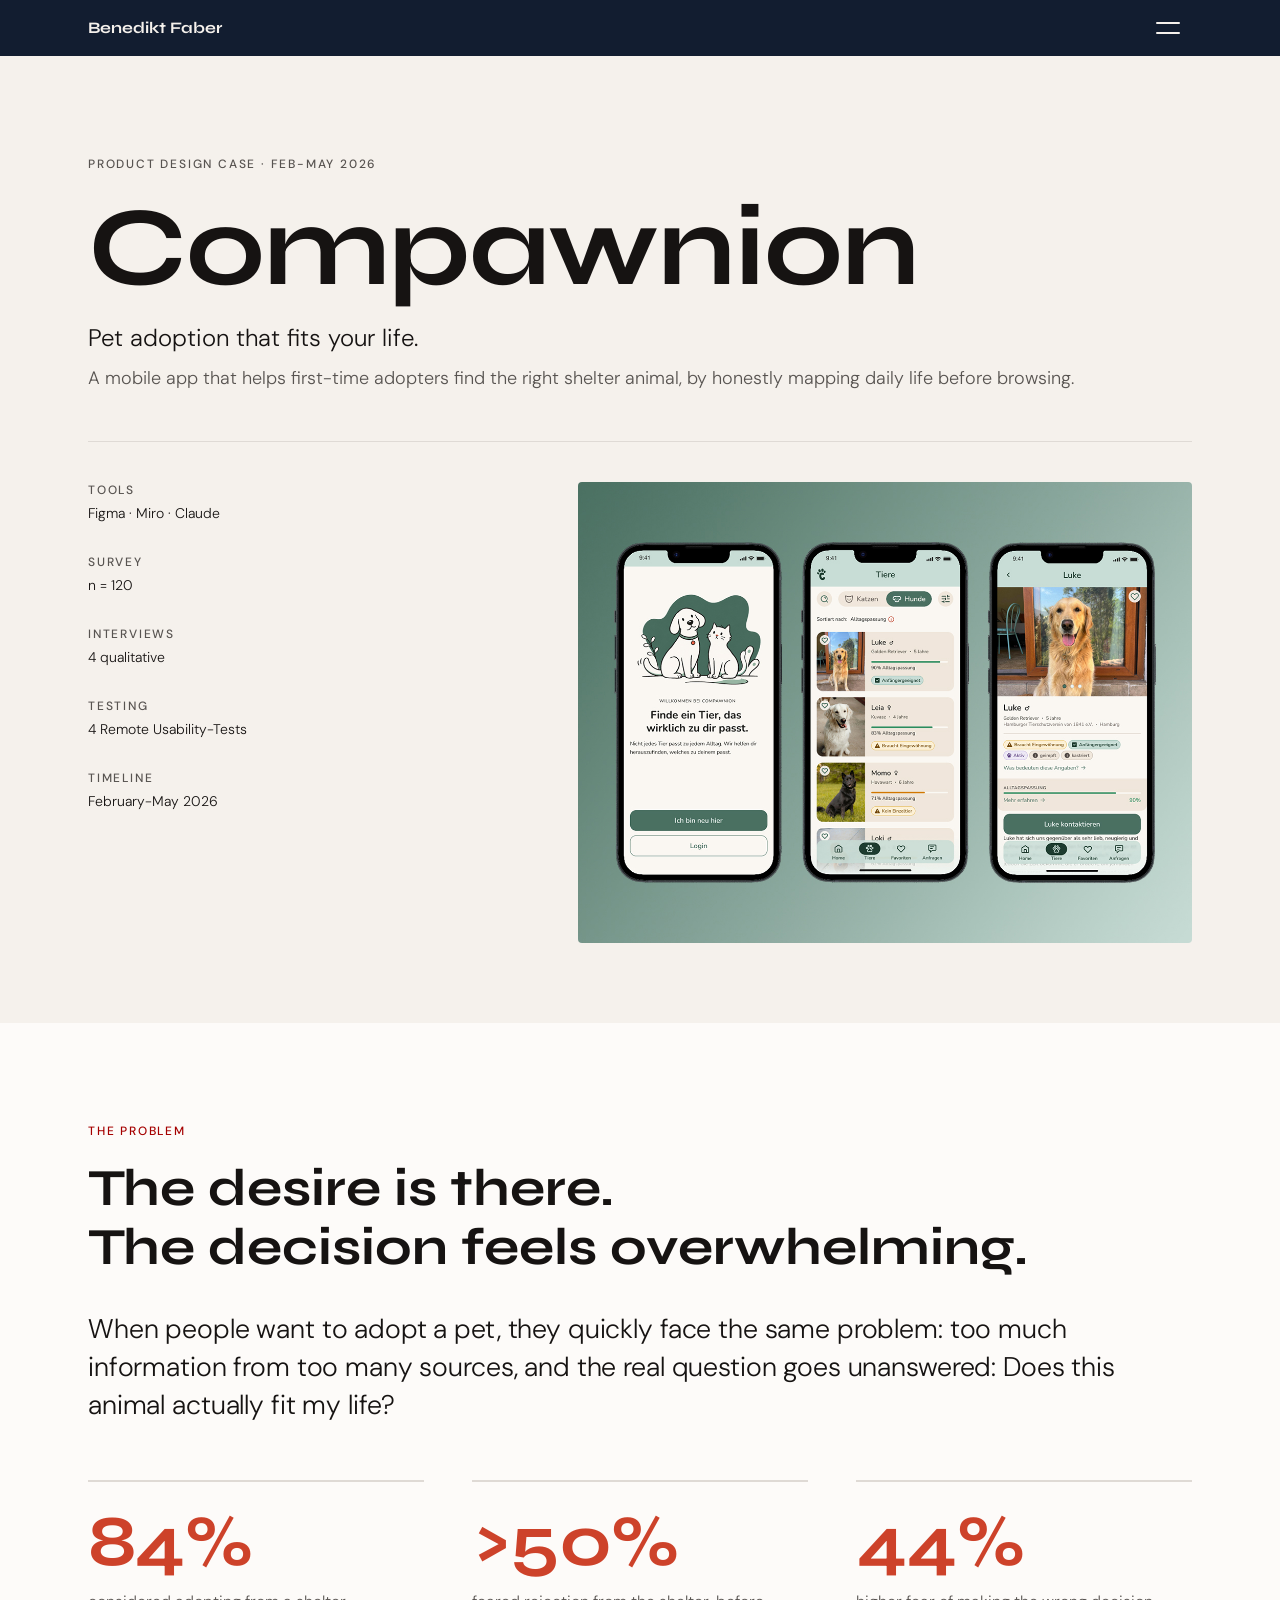
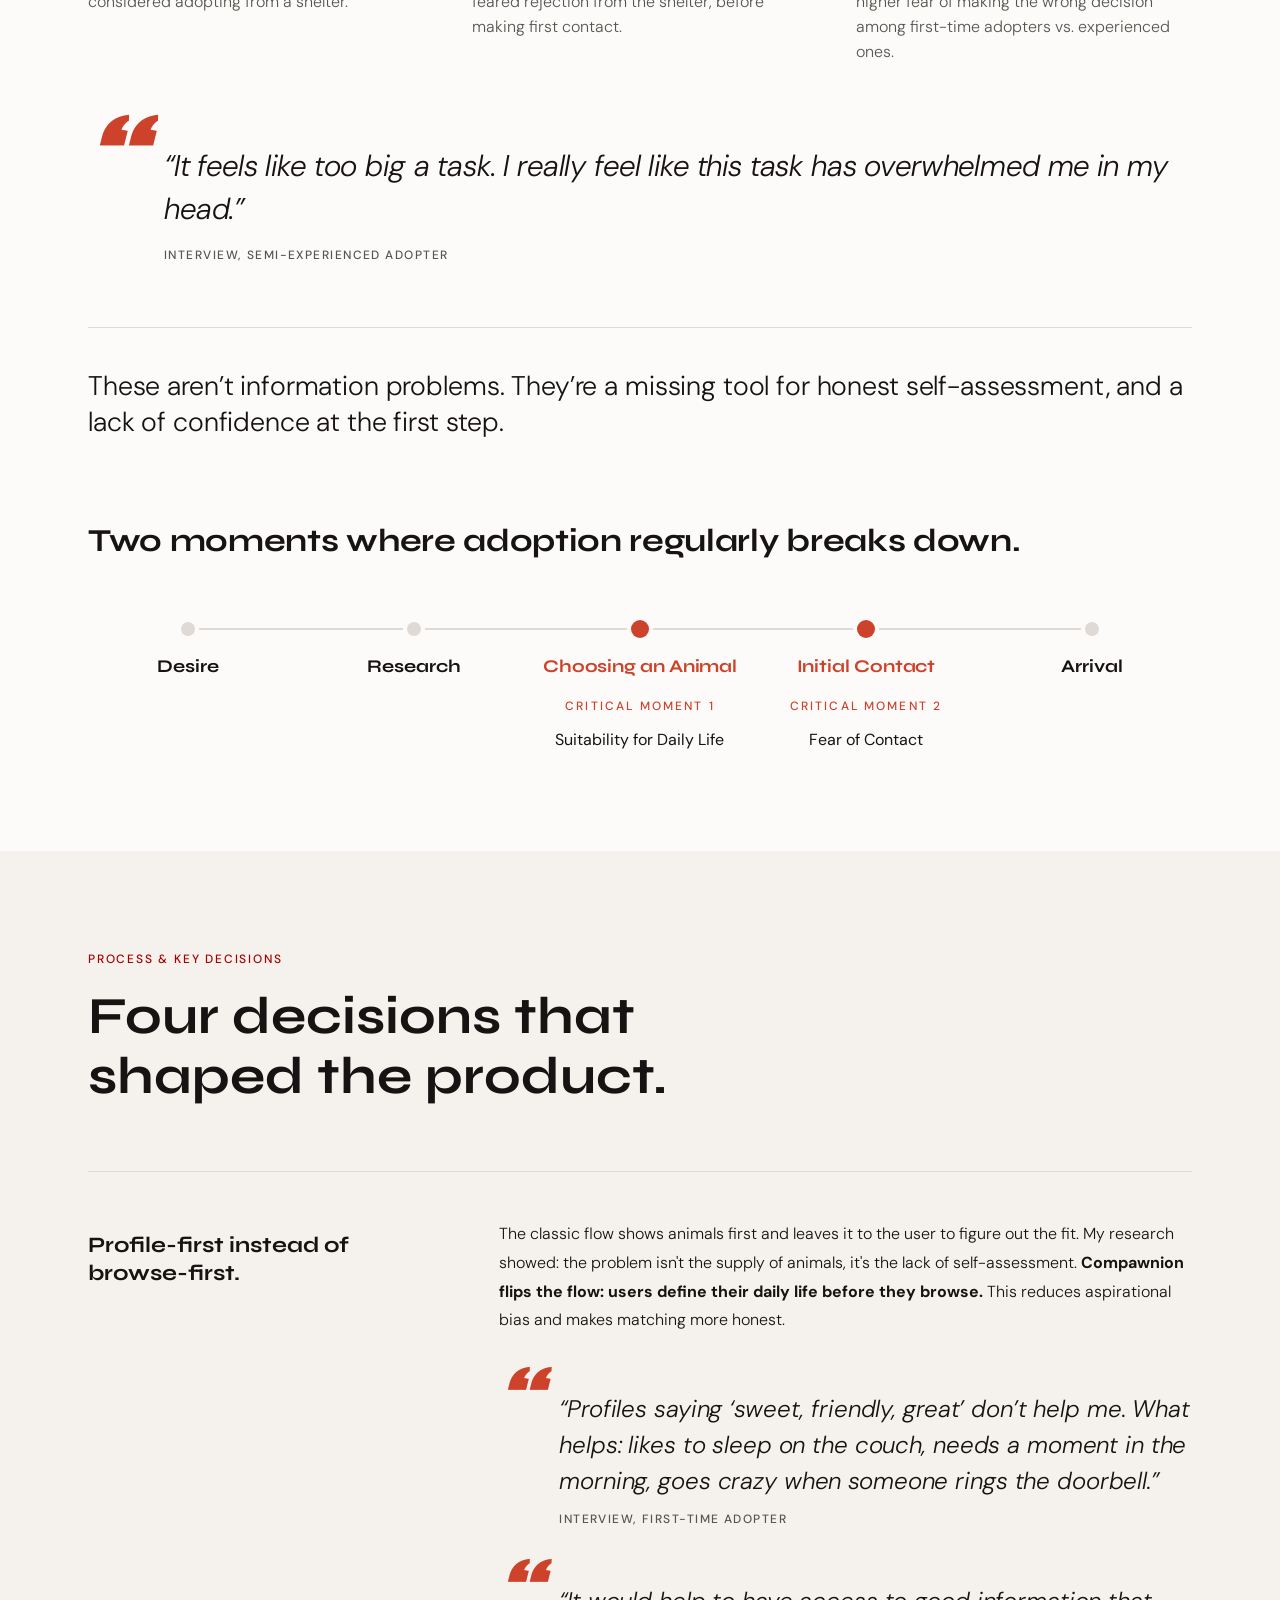
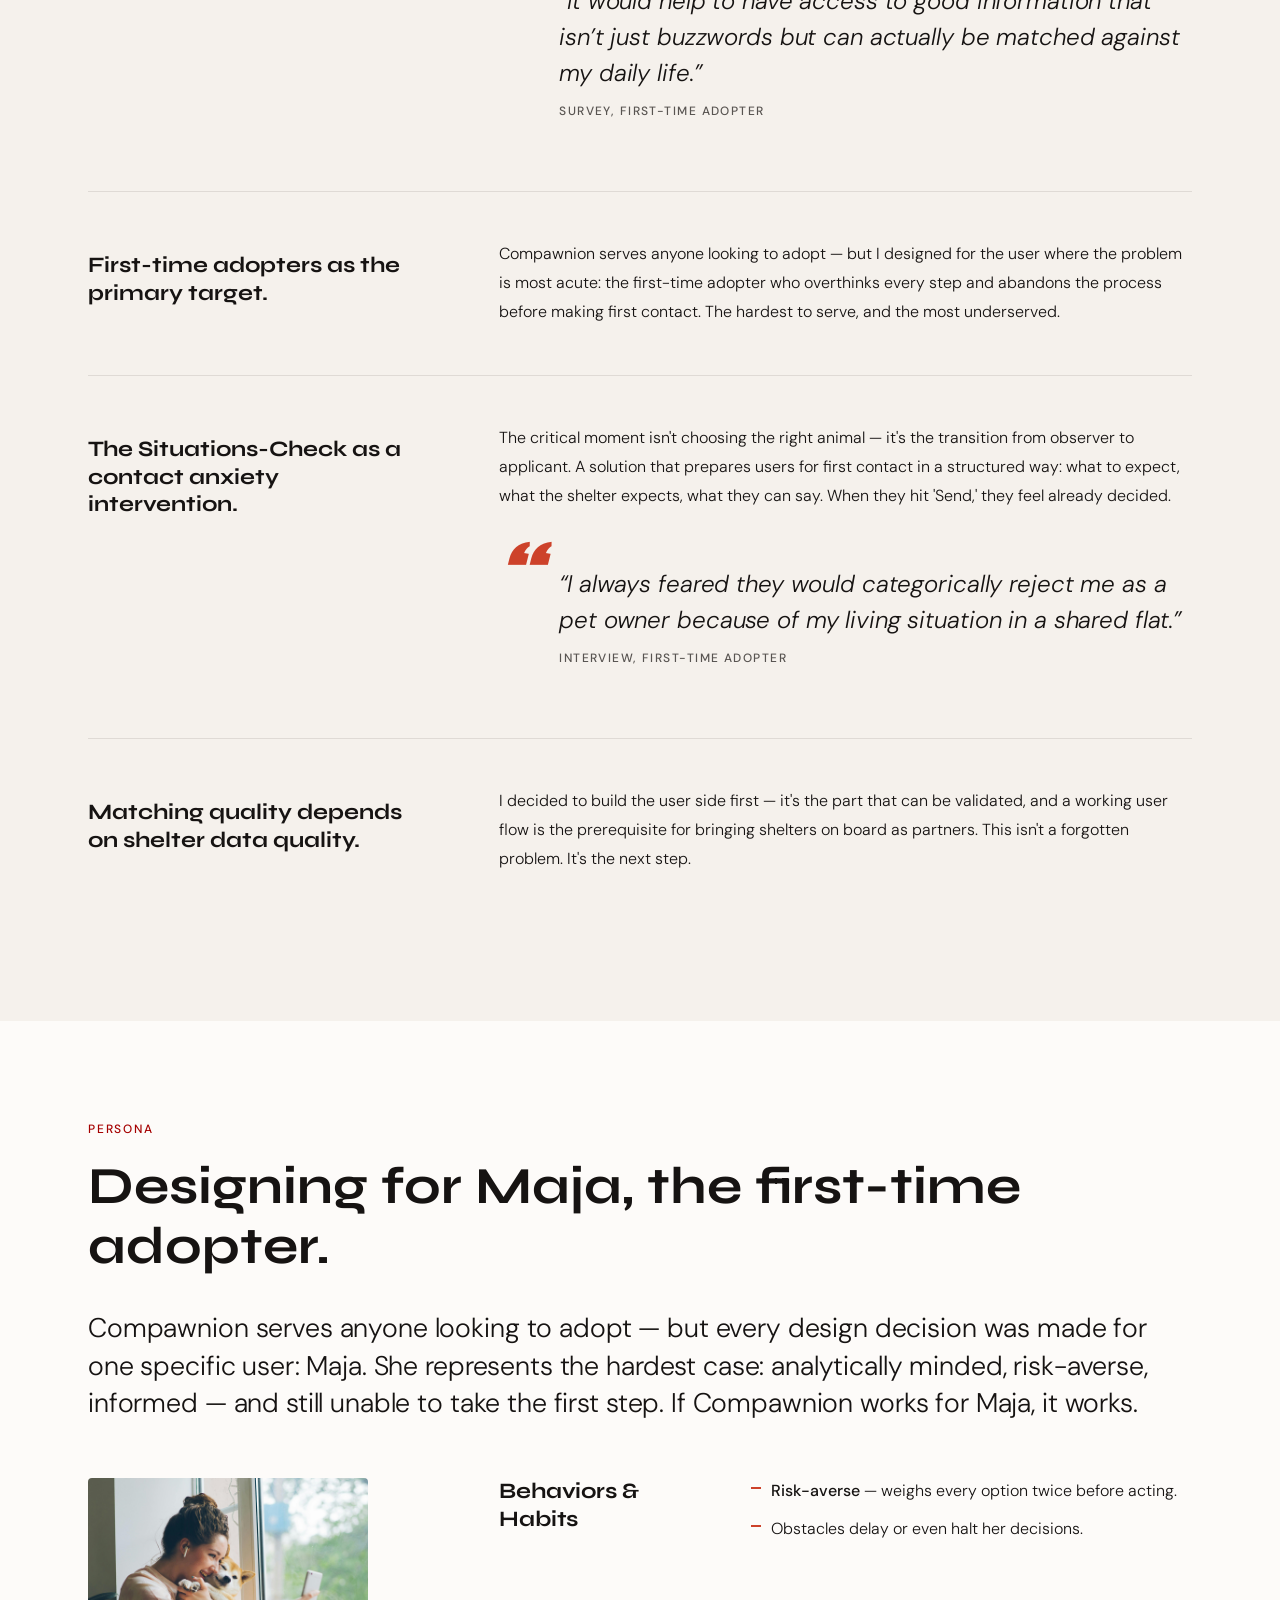
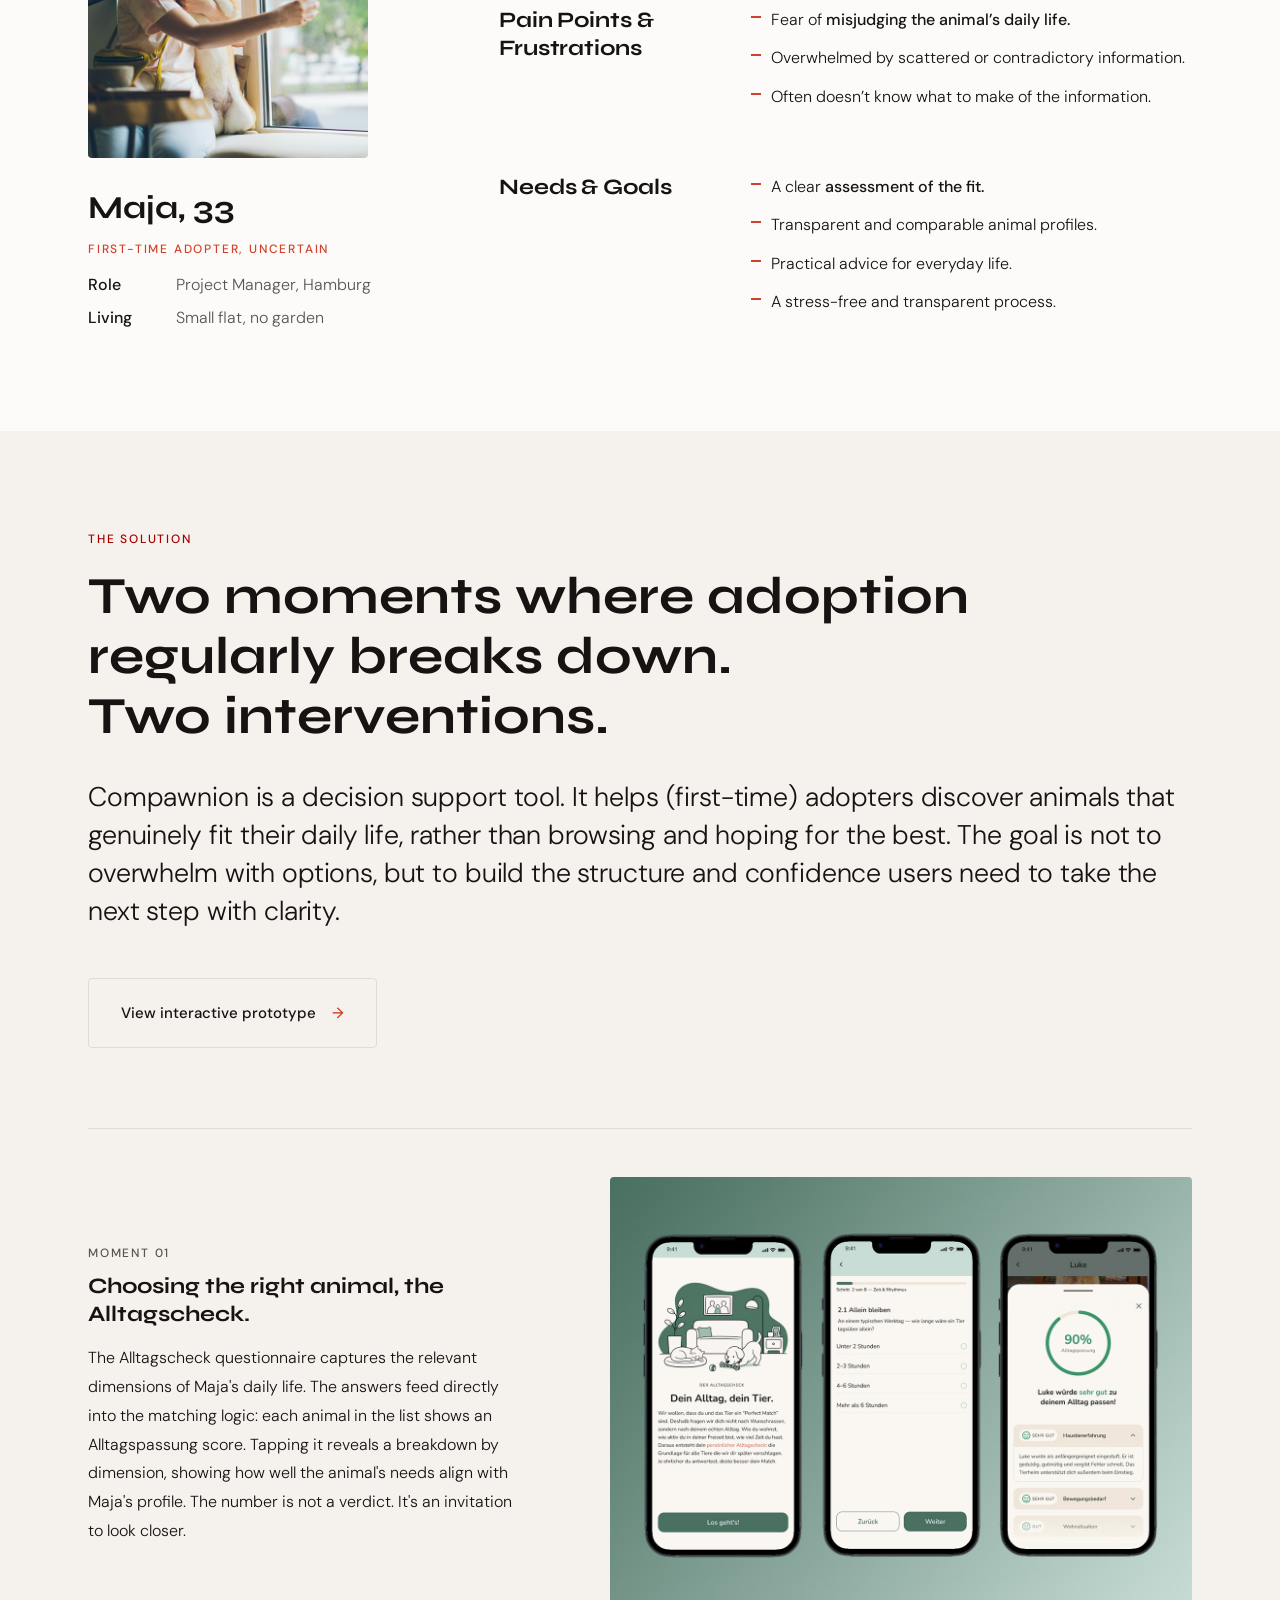
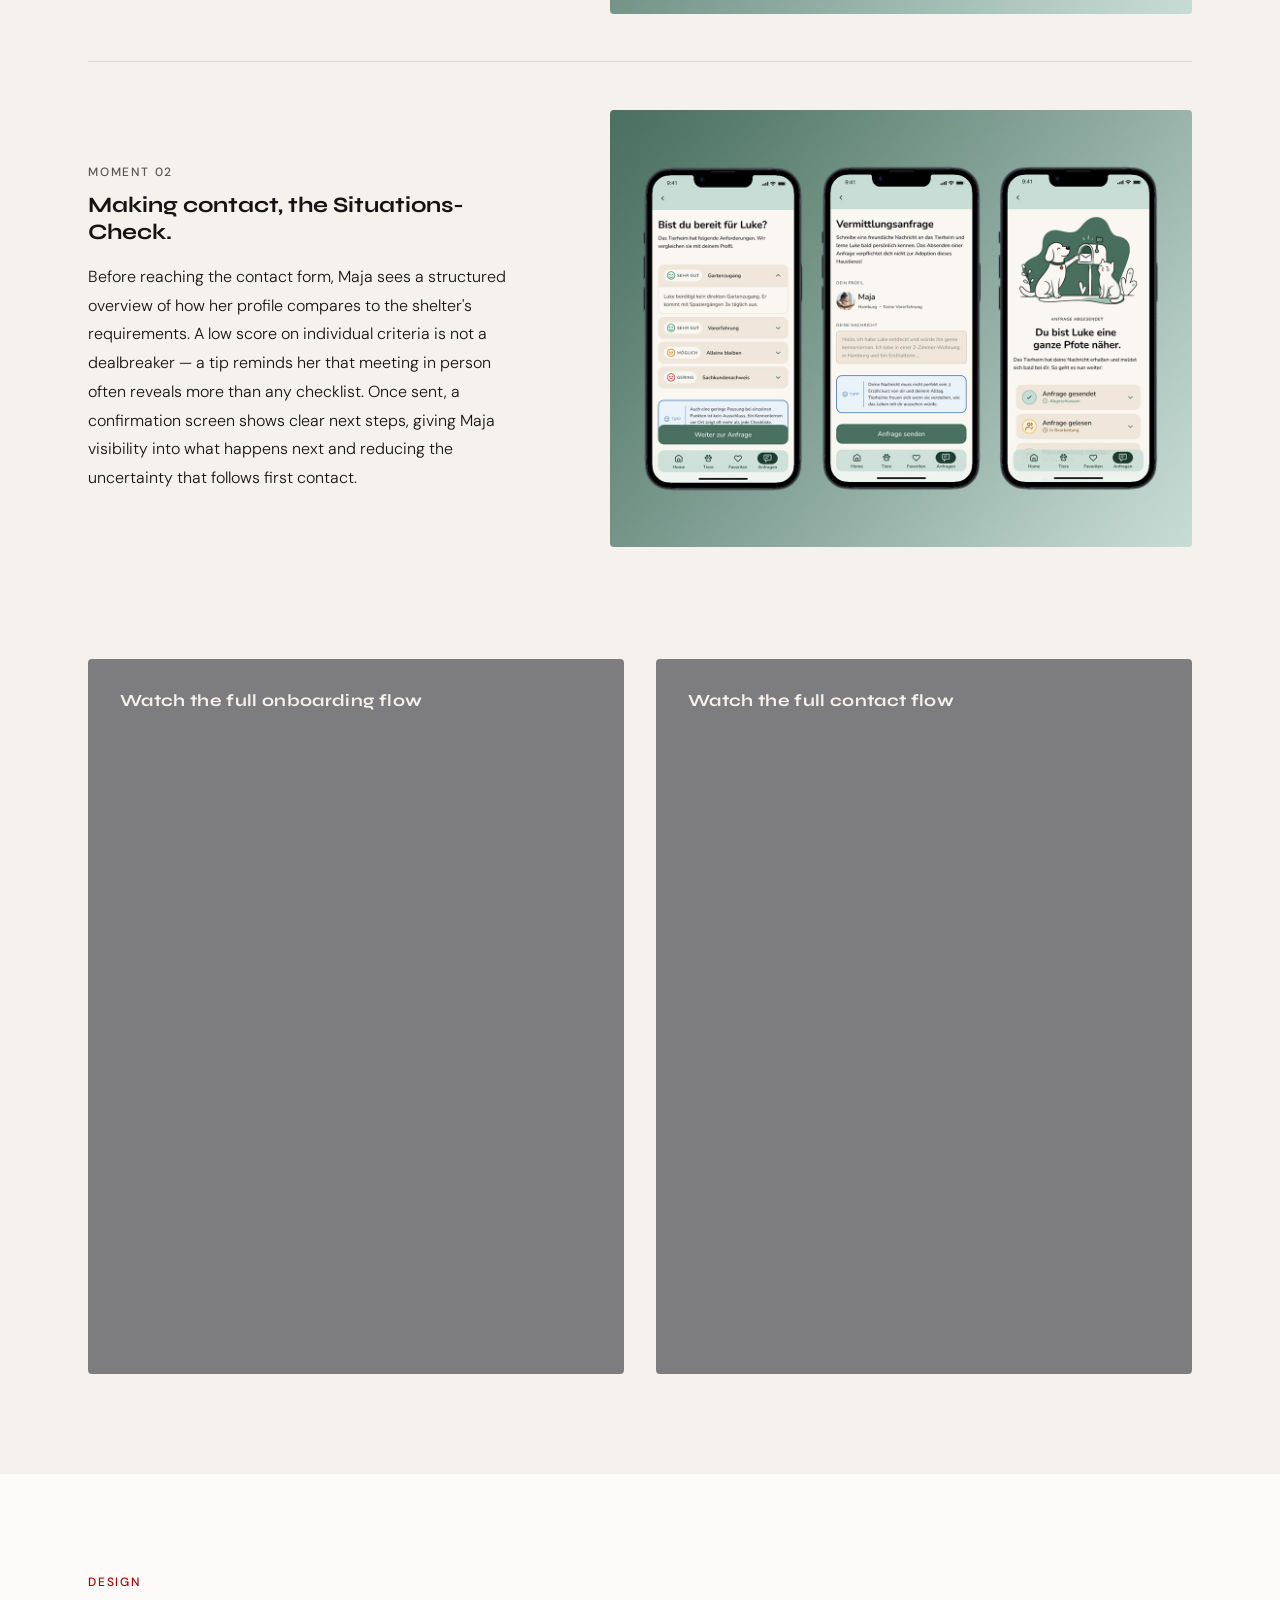
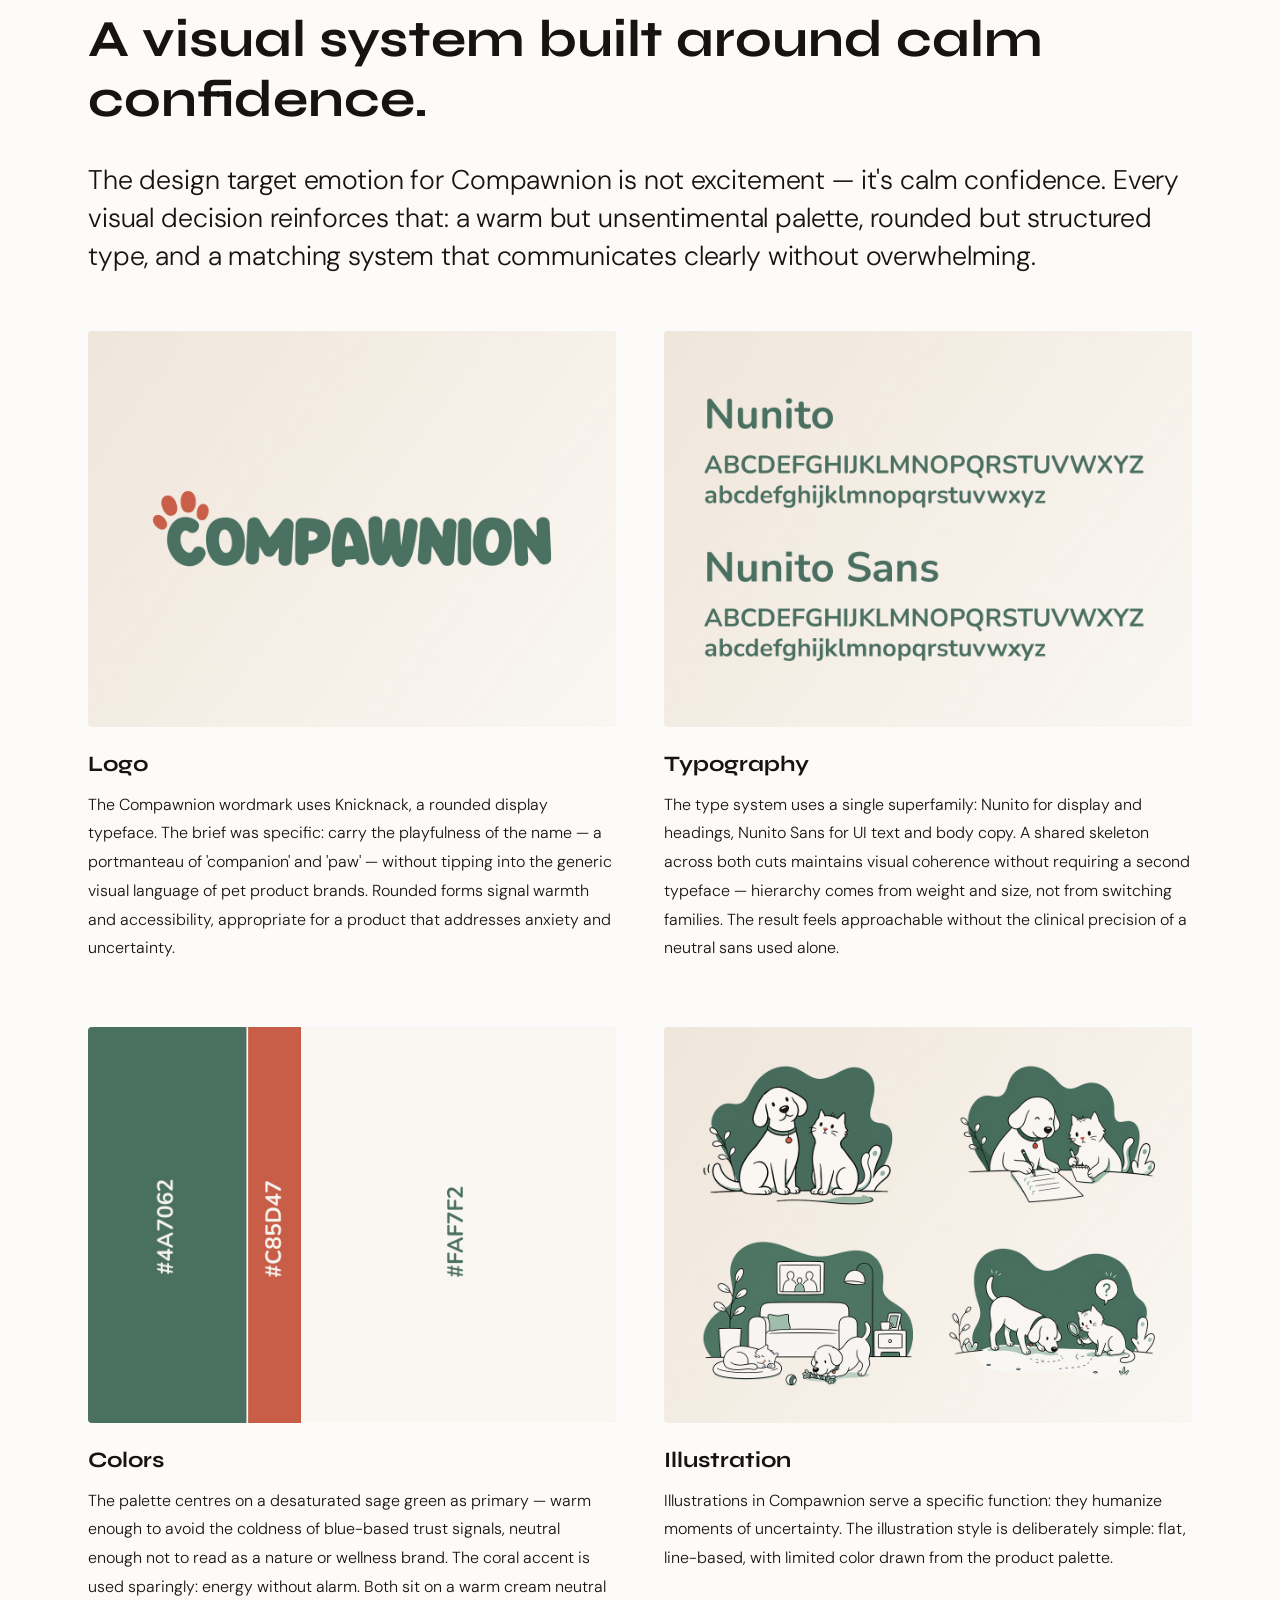
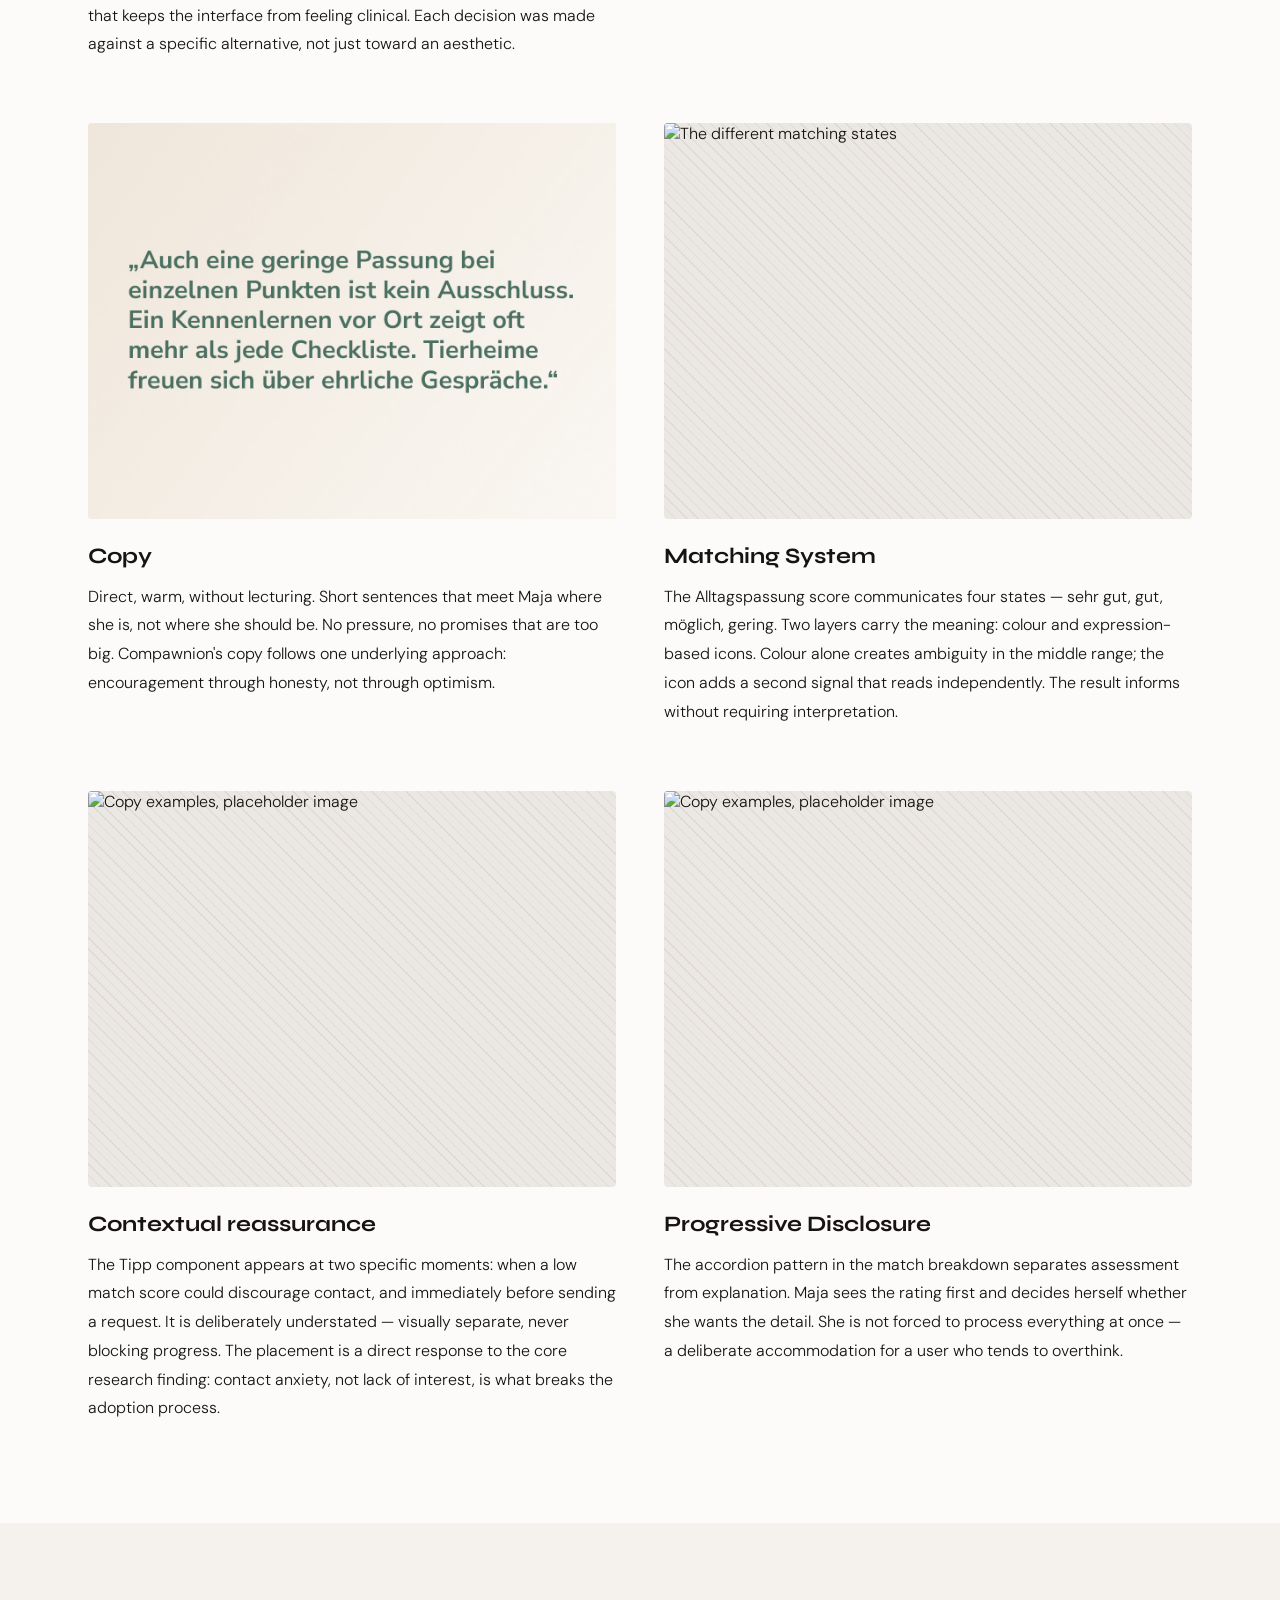
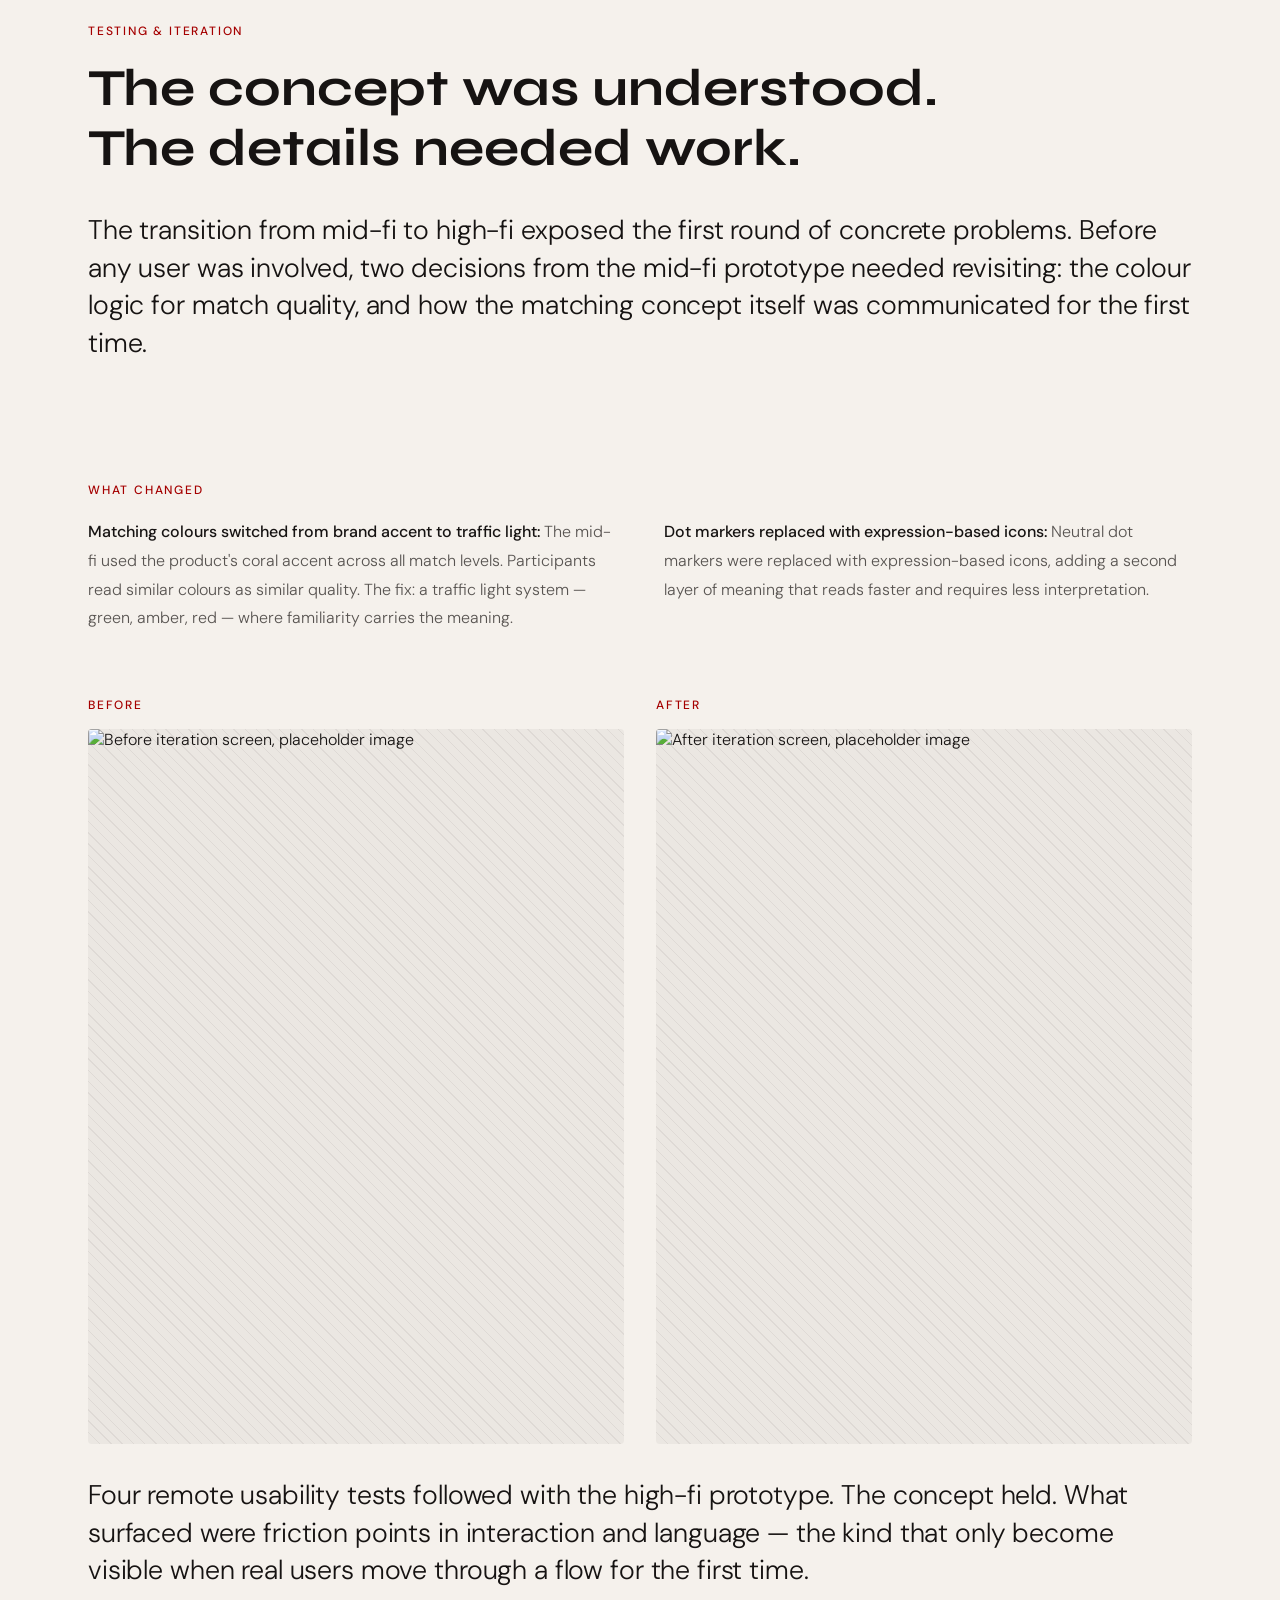
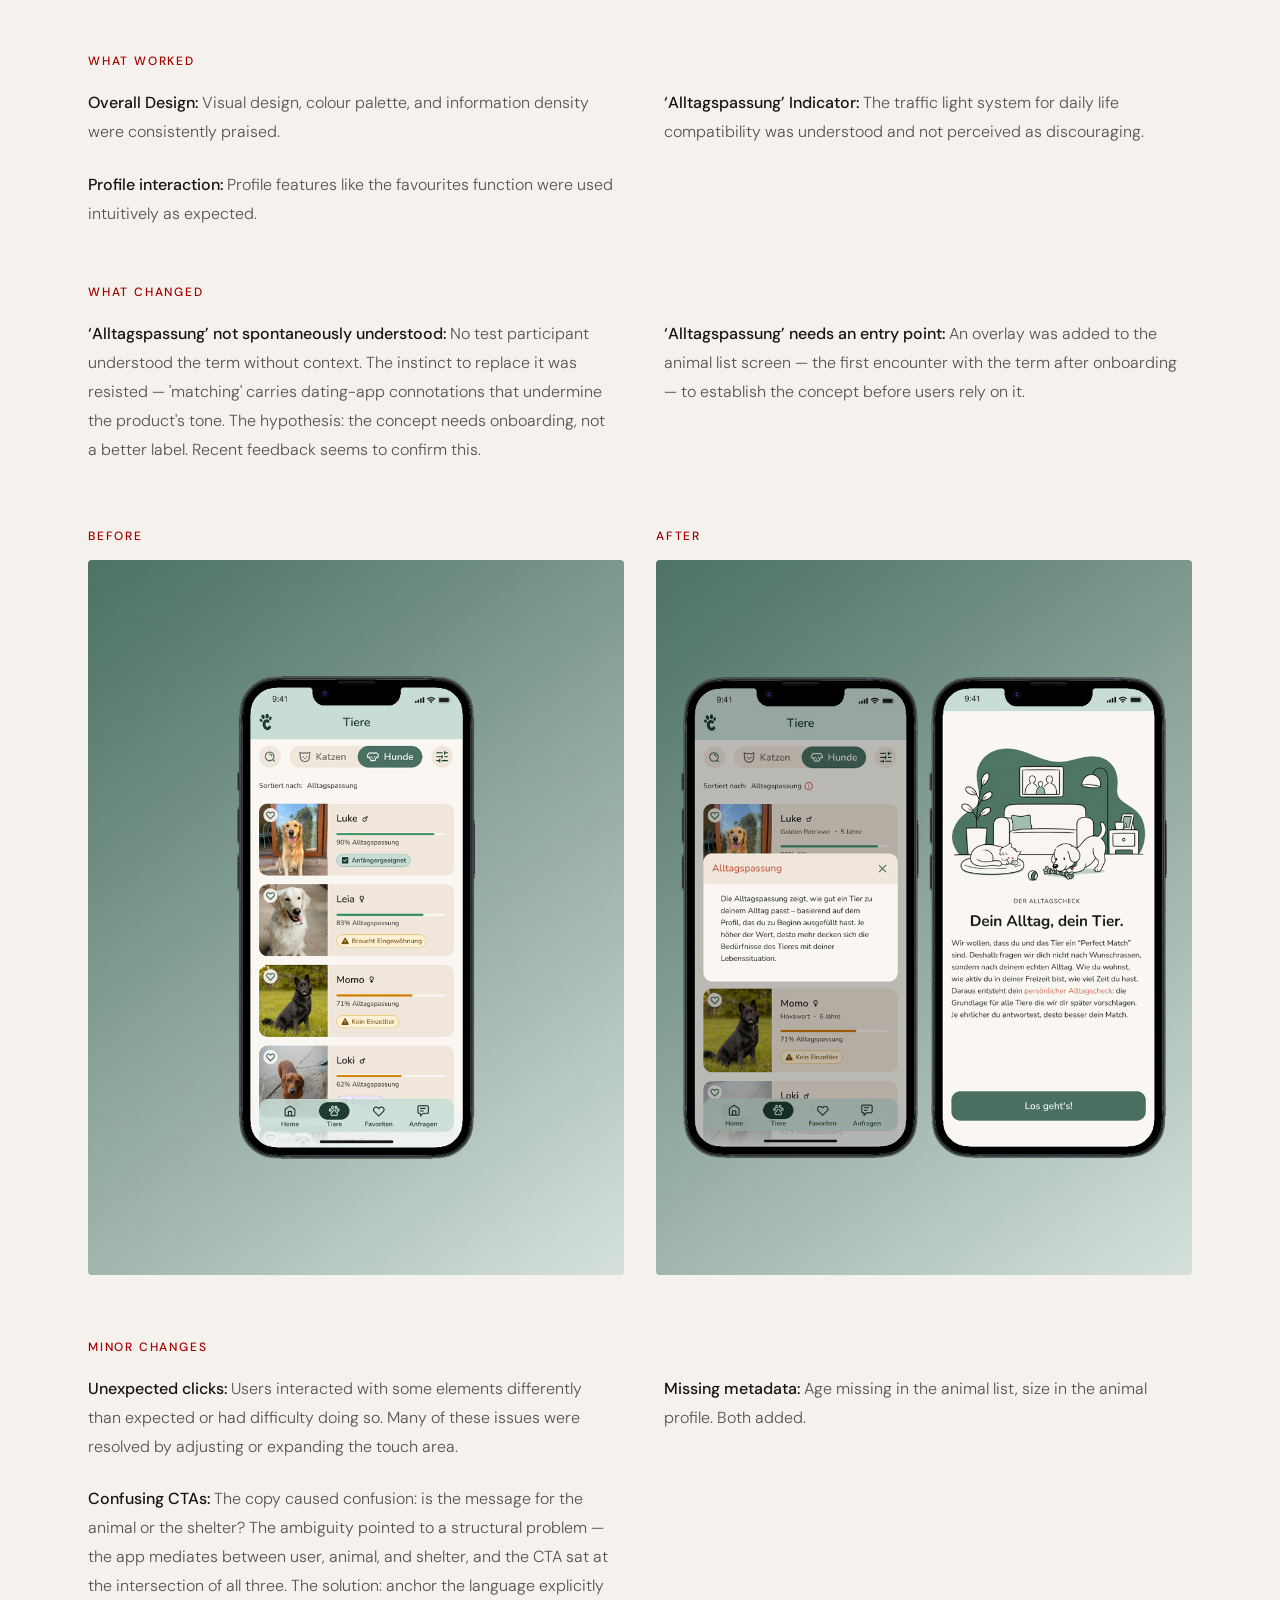
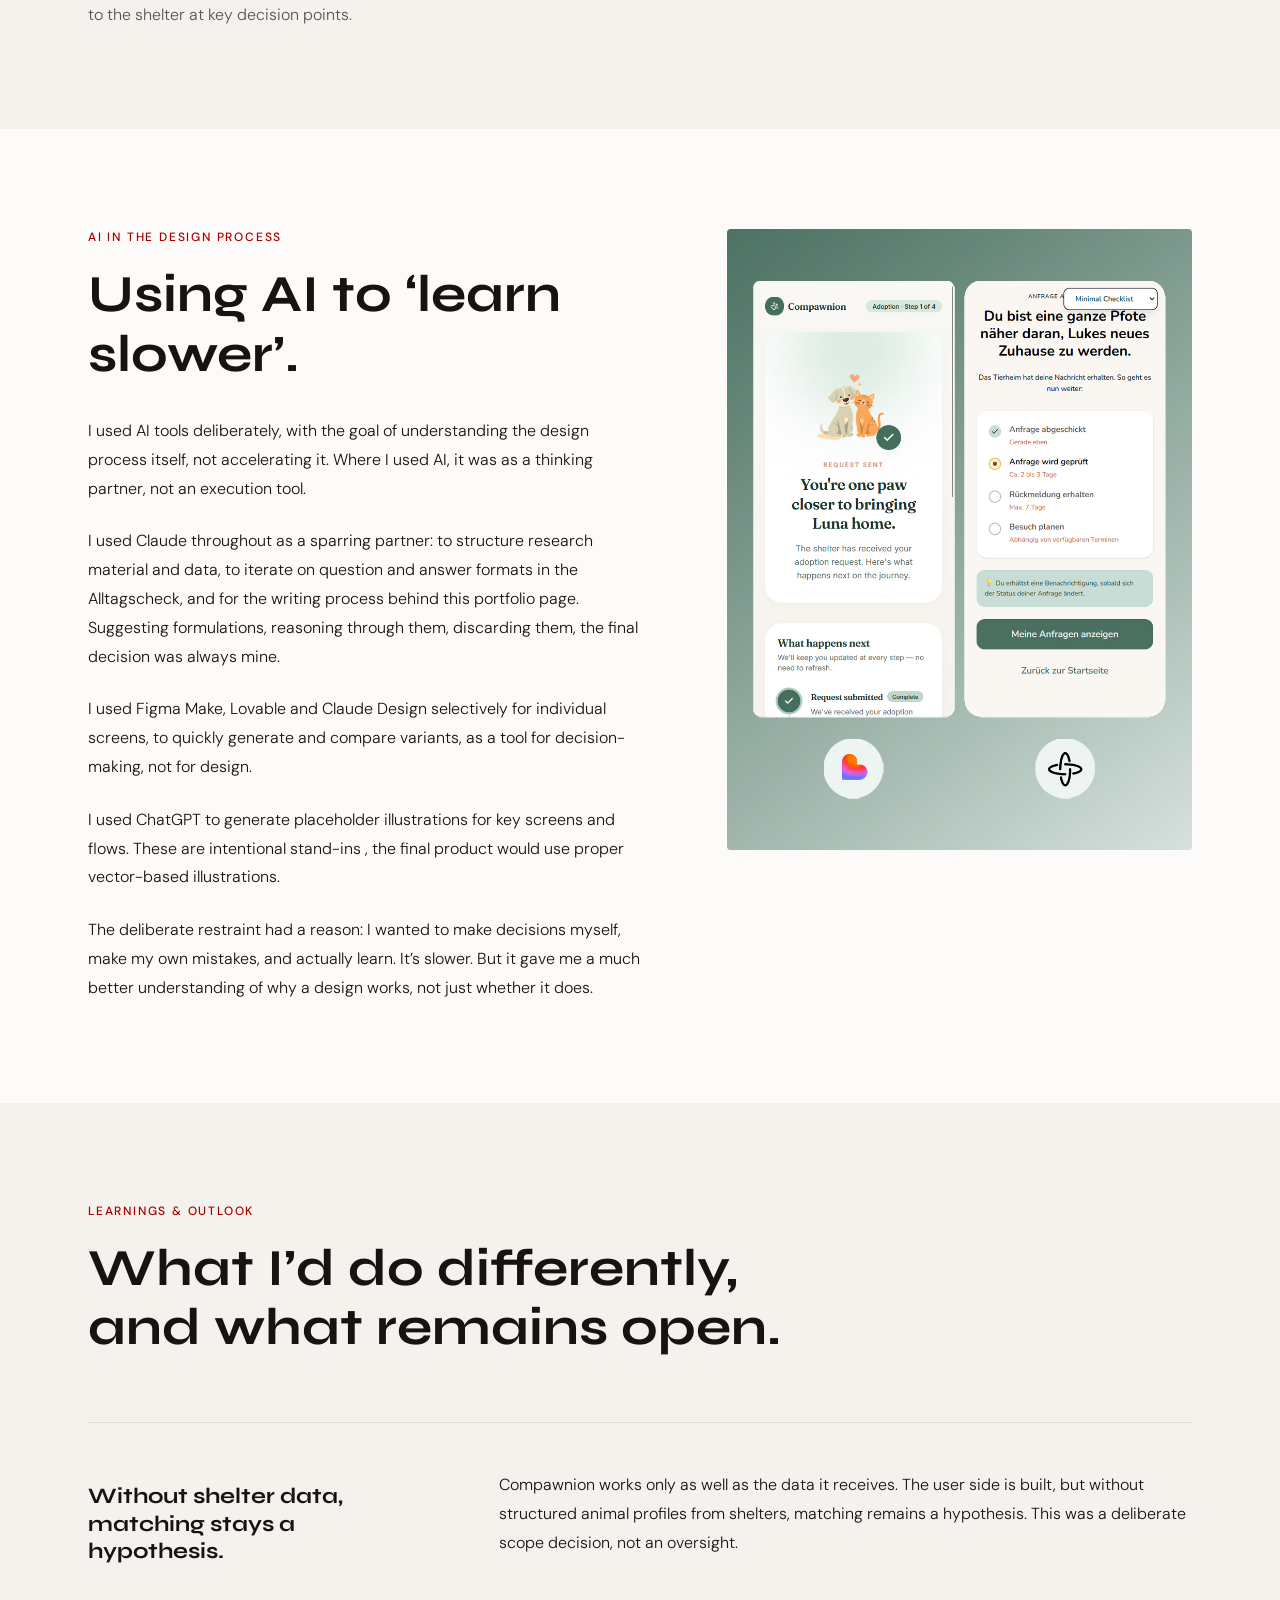
==== commit a44ea57a: "Add files via upload" ====
--- a/compawnion.html
+++ b/compawnion.html
@@ -276,7 +276,7 @@
       <h2 class="cs-h2">Two moments where adoption regularly breaks down.</br>Two interventions.</h2>
       <p class="cs-body cs-intro">Compawnion is a decision support tool. It helps (first-time) adopters discover animals that genuinely fit their daily life, rather than browsing and hoping for the best. The goal is not to overwhelm with options, but to build the structure and confidence users need to take the next step with clarity.</p>
 
-      <a class="proto-link" href="https://www.figma.com/proto/0z4sNHGSA0iNiWBTUlxPIJ/Compawnion---Benedikt-Faber--Copy-?node-id=2600-2656&t=4JzCJmACxD0r4xXh-1" target="_blank" rel="noopener noreferrer">View interactive prototype <span class="arrow">&rarr;</span></a>
+      <a class="proto-link" href="https://www.figma.com/proto/0z4sNHGSA0iNiWBTUlxPIJ/Compawnion---Benedikt-Faber--Copy-?node-id=2600-2656&p=f&viewport=-32%2C431%2C0.29&t=J0BWhizHAJ8CIth6-1&scaling=scale-down&content-scaling=fixed&starting-point-node-id=2600%3A2656&page-id=1%3A10" target="_blank" rel="noopener noreferrer">View interactive prototype <span class="arrow">&rarr;</span></a>
 
       <article class="solution-block reveal">
         <div class="solution-text">
@@ -338,9 +338,7 @@
           </div>
           <div class="design-block-text">
             <h3 class="cs-h3">Logo</h3>
-            <p class="cs-body">The Compawnion wordmark uses Knicknack, a rounded display typeface that balances approachability with clarity. 
-			The rounded forms signal warmth and accessibility — appropriate for a product that addresses anxiety and uncertainty. 
-			The name itself is a portmanteau of 'companion' and 'paw'. The wordmark needed to carry that playfulness without tipping into the generic visual language of pet product brands.</p>
+            <p class="cs-body">The Compawnion wordmark uses Knicknack, a rounded display typeface. The brief was specific: carry the playfulness of the name — a portmanteau of 'companion' and 'paw' — without tipping into the generic visual language of pet product brands. Rounded forms signal warmth and accessibility, appropriate for a product that addresses anxiety and uncertainty.</p>
           </div>
         </article>
 		
@@ -352,9 +350,7 @@
           </div>
           <div class="design-block-text">
             <h3 class="cs-h3">Typography</h3>
-            <p class="cs-body">The type system uses a single superfamily: Nunito for display and headings, Nunito Sans for UI text and body copy. 
-			The consistent skeleton across both cuts creates visual coherence while the distinction between rounded display and the slightly more neutral sans maintains hierarchy. 
-			The typeface feels at home in a product that is designed to feel approachable, not clinical.</p>
+            <p class="cs-body">The type system uses a single superfamily: Nunito for display and headings, Nunito Sans for UI text and body copy. A shared skeleton across both cuts maintains visual coherence without requiring a second typeface — hierarchy comes from weight and size, not from switching families. The result feels approachable without the clinical precision of a neutral sans used alone.</p>
           </div>
         </article>
 
@@ -366,7 +362,7 @@
           </div>
           <div class="design-block-text">
             <h3 class="cs-h3">Colors</h3>
-            <p class="cs-body">The palette is built around three decisions: a primary that signals trust without coldness, an accent that creates energy without alarm, and a neutral foundation that keeps the interface from feeling clinical.</p>
+            <p class="cs-body">The palette centres on a desaturated sage green as primary — warm enough to avoid the coldness of blue-based trust signals, neutral enough not to read as a nature or wellness brand. The coral accent is used sparingly: energy without alarm. Both sit on a warm cream neutral that keeps the interface from feeling clinical. Each decision was made against a specific alternative, not just toward an aesthetic.</p>
           </div>
         </article>
 
@@ -392,6 +388,42 @@
             <h3 class="cs-h3">Copy</h3>
             <p class="cs-body">Direct, warm, without lecturing. Short sentences that meet Maja where she is, not where she should be. No pressure, no promises that are too big.
 			 Compawnion's copy follows one underlying approach: encouragement through honesty, not through optimism.</p>
+          </div>
+        </article>
+		
+        <article class="design-block reveal">
+          <div class="design-block-image">
+            <div class="image-frame aspect-4-3">
+              <img src="img/compawnion/compawnion_passung.jpg" alt="The different matching states" width="1200" height="900">
+            </div>
+          </div>
+          <div class="design-block-text">
+            <h3 class="cs-h3">Matching System</h3>
+            <p class="cs-body">The Alltagspassung score communicates four states — sehr gut, gut, möglich, gering. Two layers carry the meaning: colour and expression-based icons. Colour alone creates ambiguity in the middle range; the icon adds a second signal that reads independently. The result informs without requiring interpretation.</p>
+          </div>
+        </article>
+		
+        <article class="design-block reveal">
+          <div class="design-block-image">
+            <div class="image-frame aspect-4-3">
+              <img src="img/compawnion/compawnion_tipp.jpg" alt="Copy examples, placeholder image" width="1200" height="900">
+            </div>
+          </div>
+          <div class="design-block-text">
+            <h3 class="cs-h3">Contextual reassurance</h3>
+            <p class="cs-body">The Tipp component appears at two specific moments: when a low match score could discourage contact, and immediately before sending a request. It is deliberately understated — visually separate, never blocking progress. The placement is a direct response to the core research finding: contact anxiety, not lack of interest, is what breaks the adoption process.</p>
+          </div>
+        </article>
+		
+        <article class="design-block reveal">
+          <div class="design-block-image">
+            <div class="image-frame aspect-4-3">
+              <img src="img/compawnion/compawnion_accordion.jpg" alt="Copy examples, placeholder image" width="1200" height="900">
+            </div>
+          </div>
+          <div class="design-block-text">
+            <h3 class="cs-h3">Progressive Disclosure</h3>
+            <p class="cs-body">The accordion pattern in the match breakdown separates assessment from explanation. Maja sees the rating first and decides herself whether she wants the detail. She is not forced to process everything at once — a deliberate accommodation for a user who tends to overthink.</p>
           </div>
         </article>
       </div>
@@ -403,6 +435,42 @@
     <div class="cs-section-inner">
       <span class="section-label accent">Testing &amp; Iteration</span>
       <h2 class="cs-h2">The concept was understood. <br/>The details needed work.</h2>
+      <p class="cs-body cs-intro">The transition from mid-fi to high-fi exposed the first round of concrete problems. Before any user was involved, two decisions from the mid-fi prototype needed revisiting: the colour logic for match quality, and how the matching concept itself was communicated for the first time.</p>
+
+      <div class="testing-grid">
+        <div class="testing-col">
+        </div>
+        <div class="testing-col">
+          <span class="section-label accent">What Changed</span>
+          <div class="change-list">
+            <div class="change-item">
+              <span class="change-lead">Matching colours switched from brand accent to traffic light:</span>
+              <span class="change-rest">The mid-fi used the product's coral accent across all match levels. Participants read similar colours as similar quality. The fix: a traffic light system — green, amber, red — where familiarity carries the meaning.</span>
+            </div>
+            <div class="change-item">
+              <span class="change-lead">Dot markers replaced with expression-based icons:</span>
+              <span class="change-rest">Neutral dot markers were replaced with expression-based icons, adding a second layer of meaning that reads faster and requires less interpretation.</span>
+            </div>
+          </div>
+        </div>
+      </div>
+
+      <div class="before-after">
+        <div class="before-after-item">
+          <span class="section-label accent">Before</span>
+          <div class="image-frame aspect-3-4">
+            <img src="img/compawnion/compawnion_before1.jpg" alt="Before iteration screen, placeholder image" width="900" height="1200">
+          </div>
+        </div>
+        <div class="before-after-item">
+          <span class="section-label accent">After</span>
+          <div class="image-frame aspect-3-4">
+            <img src="img/compawnion/compawnion_after1.jpg" alt="After iteration screen, placeholder image" width="900" height="1200">
+          </div>
+        </div>
+      </div>
+	  
+      <p class="cs-body cs-intro">Four remote usability tests followed with the high-fi prototype. The concept held. What surfaced were friction points in interaction and language — the kind that only become visible when real users move through a flow for the first time.</p>
 
       <div class="testing-grid">
         <div class="testing-col">
@@ -410,40 +478,28 @@
           <div class="change-list">
             <div class="change-item">
               <span class="change-lead">Overall Design:</span>
-              <span class="change-rest">Visual design, color palette, and information density were consistently praised.</span>
+              <span class="change-rest">Visual design, colour palette, and information density were consistently praised.</span>
             </div>
             <div class="change-item">
               <span class="change-lead">&lsquo;Alltagspassung&rsquo; Indicator:</span>
               <span class="change-rest">The traffic light system for daily life compatibility was understood and not perceived as discouraging.</span>
             </div>
             <div class="change-item">
-              <span class="change-lead">Profil interaction:</span>
-              <span class="change-rest">Profile features like the favorites function were used intuitively as expected.</span>
+              <span class="change-lead">Profile interaction:</span>
+              <span class="change-rest">Profile features like the favourites function were used intuitively as expected.</span>
             </div>
           </div>
         </div>
         <div class="testing-col">
           <span class="section-label accent">What Changed</span>
           <div class="change-list">
-		  <div class="change-item">
+            <div class="change-item">
               <span class="change-lead">&lsquo;Alltagspassung&rsquo; not spontaneously understood:</span>
-              <span class="change-rest">Hypothesis: onboarding (which wasn't finished yet at the time of testing) will establish it in-flow. Recent feedback seems to confirm this.</span>
-            </div>
-			<div class="change-item">
-              <span class="change-lead">&lsquo;Alltagspassung&rsquo; needs further explanation:</span>
-              <span class="change-rest">An overlay was added animal list screen (first encounter with the term after onboarding).</span>
-            </div>
-            <div class="change-item">
-              <span class="change-lead">Unexpected clicks:</span>
-              <span class="change-rest">Users interacted with some elements differently than expected or had difficulty doing so. Many of these issues were resolved by adjusting or expanding the touch area.</span>
-            </div>
-            <div class="change-item">
-              <span class="change-lead">Confusing CTAs:</span>
-              <span class="change-rest">The copy caused confusion: Is the message intended for the animal or the animal shelter? The solution: The CTA now explicitly refers to the animal shelter at key points.</span>
-            </div>
-            <div class="change-item">
-              <span class="change-lead">Missing metadata:</span>
-              <span class="change-rest"> Age missing in the animal list, size in the animal profile. Both added.</span>
+              <span class="change-rest">No test participant understood the term without context. The instinct to replace it was resisted — 'matching' carries dating-app connotations that undermine the product's tone. The hypothesis: the concept needs onboarding, not a better label. Recent feedback seems to confirm this.</span>
+            </div>
+            <div class="change-item">
+              <span class="change-lead">&lsquo;Alltagspassung&rsquo; needs an entry point:</span>
+              <span class="change-rest">An overlay was added to the animal list screen — the first encounter with the term after onboarding — to establish the concept before users rely on it.</span>
             </div>
           </div>
         </div>
@@ -460,6 +516,26 @@
           <span class="section-label accent">After</span>
           <div class="image-frame aspect-3-4">
             <img src="img/compawnion/compawnion_after.jpg" alt="After iteration screen, placeholder image" width="900" height="1200">
+          </div>
+        </div>
+      </div>
+	  
+	  <div class="testing-grid">
+        <div class="testing-col">
+          <span class="section-label accent">Minor Changes</span>
+          <div class="change-list">
+            <div class="change-item">
+              <span class="change-lead">Unexpected clicks:</span>
+              <span class="change-rest">Users interacted with some elements differently than expected or had difficulty doing so. Many of these issues were resolved by adjusting or expanding the touch area.</span>
+            </div>
+			 <div class="change-item">
+              <span class="change-lead">Missing metadata:</span>
+              <span class="change-rest"> Age missing in the animal list, size in the animal profile. Both added.</span>
+            </div>
+            <div class="change-item">
+              <span class="change-lead">Confusing CTAs:</span>
+              <span class="change-rest">The copy caused confusion: is the message for the animal or the shelter? The ambiguity pointed to a structural problem — the app mediates between user, animal, and shelter, and the CTA sat at the intersection of all three. The solution: anchor the language explicitly to the shelter at key decision points.</span>
+            </div>
           </div>
         </div>
       </div>
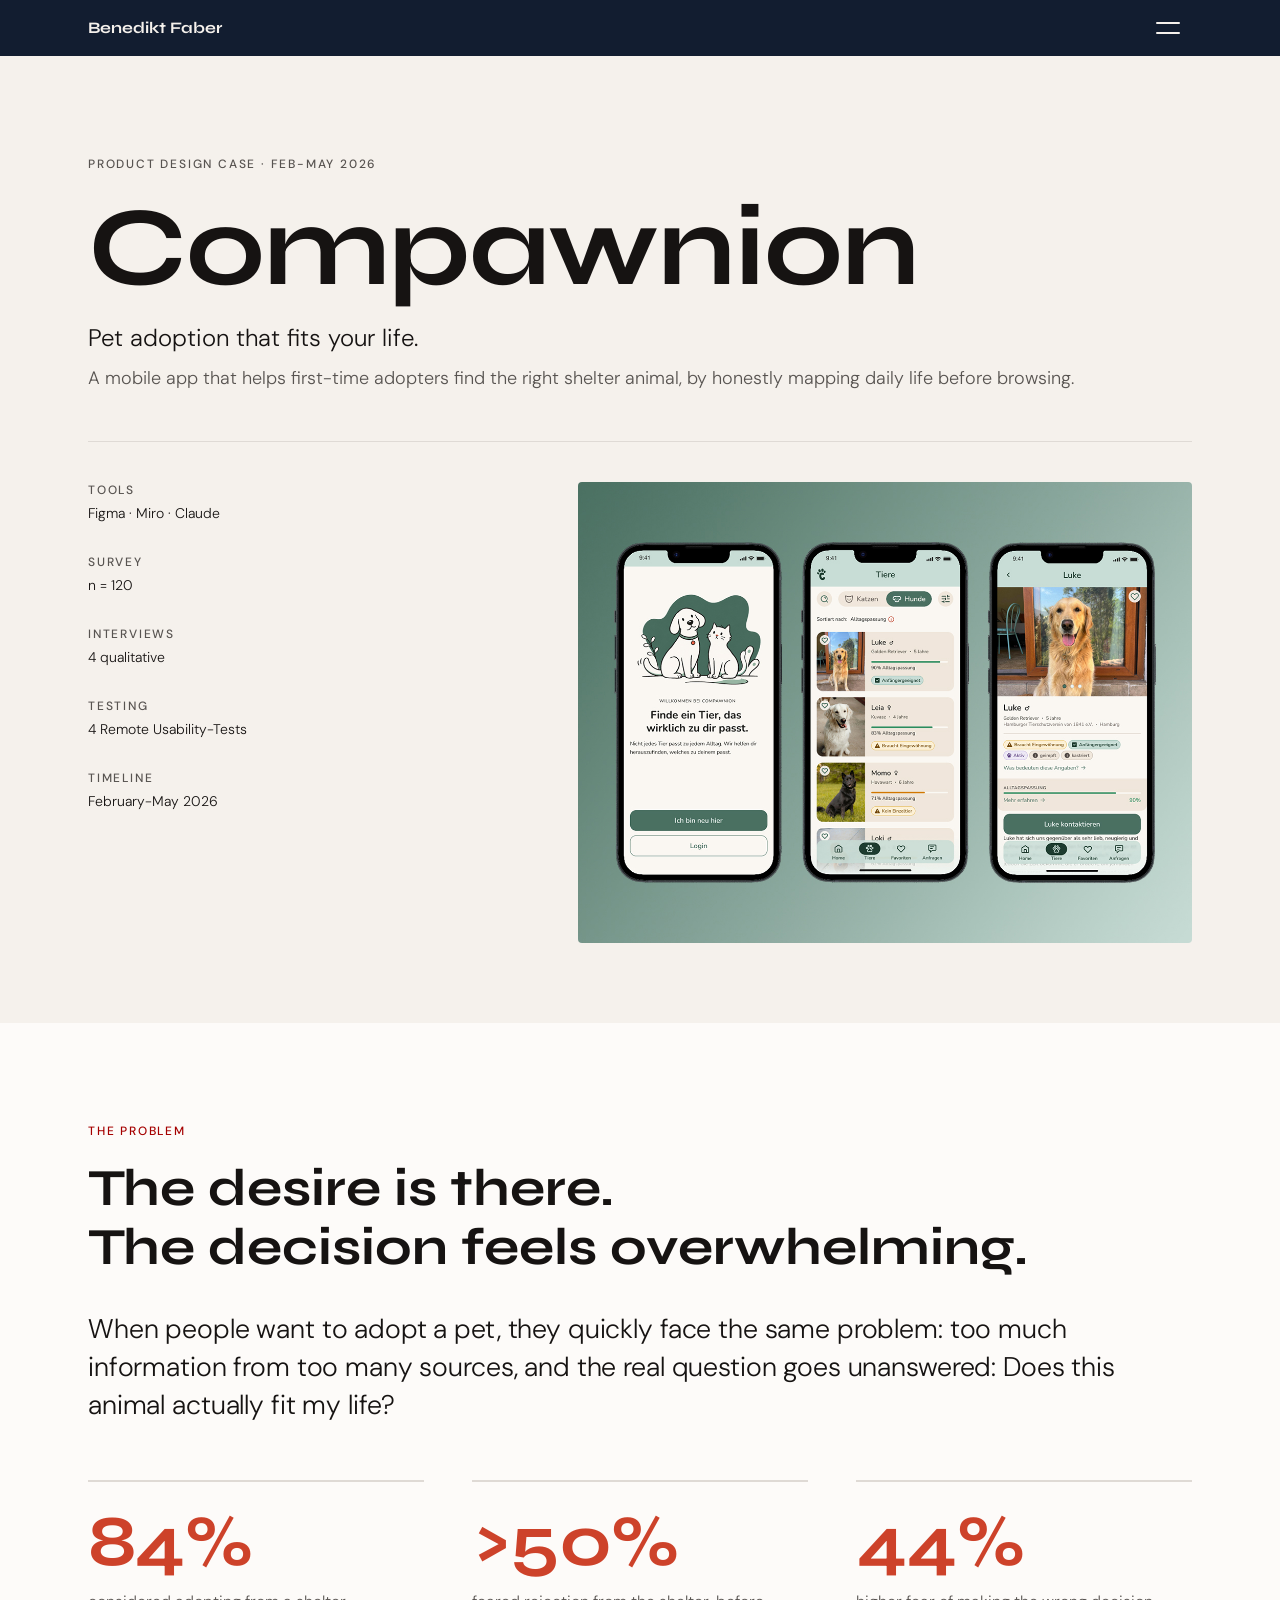
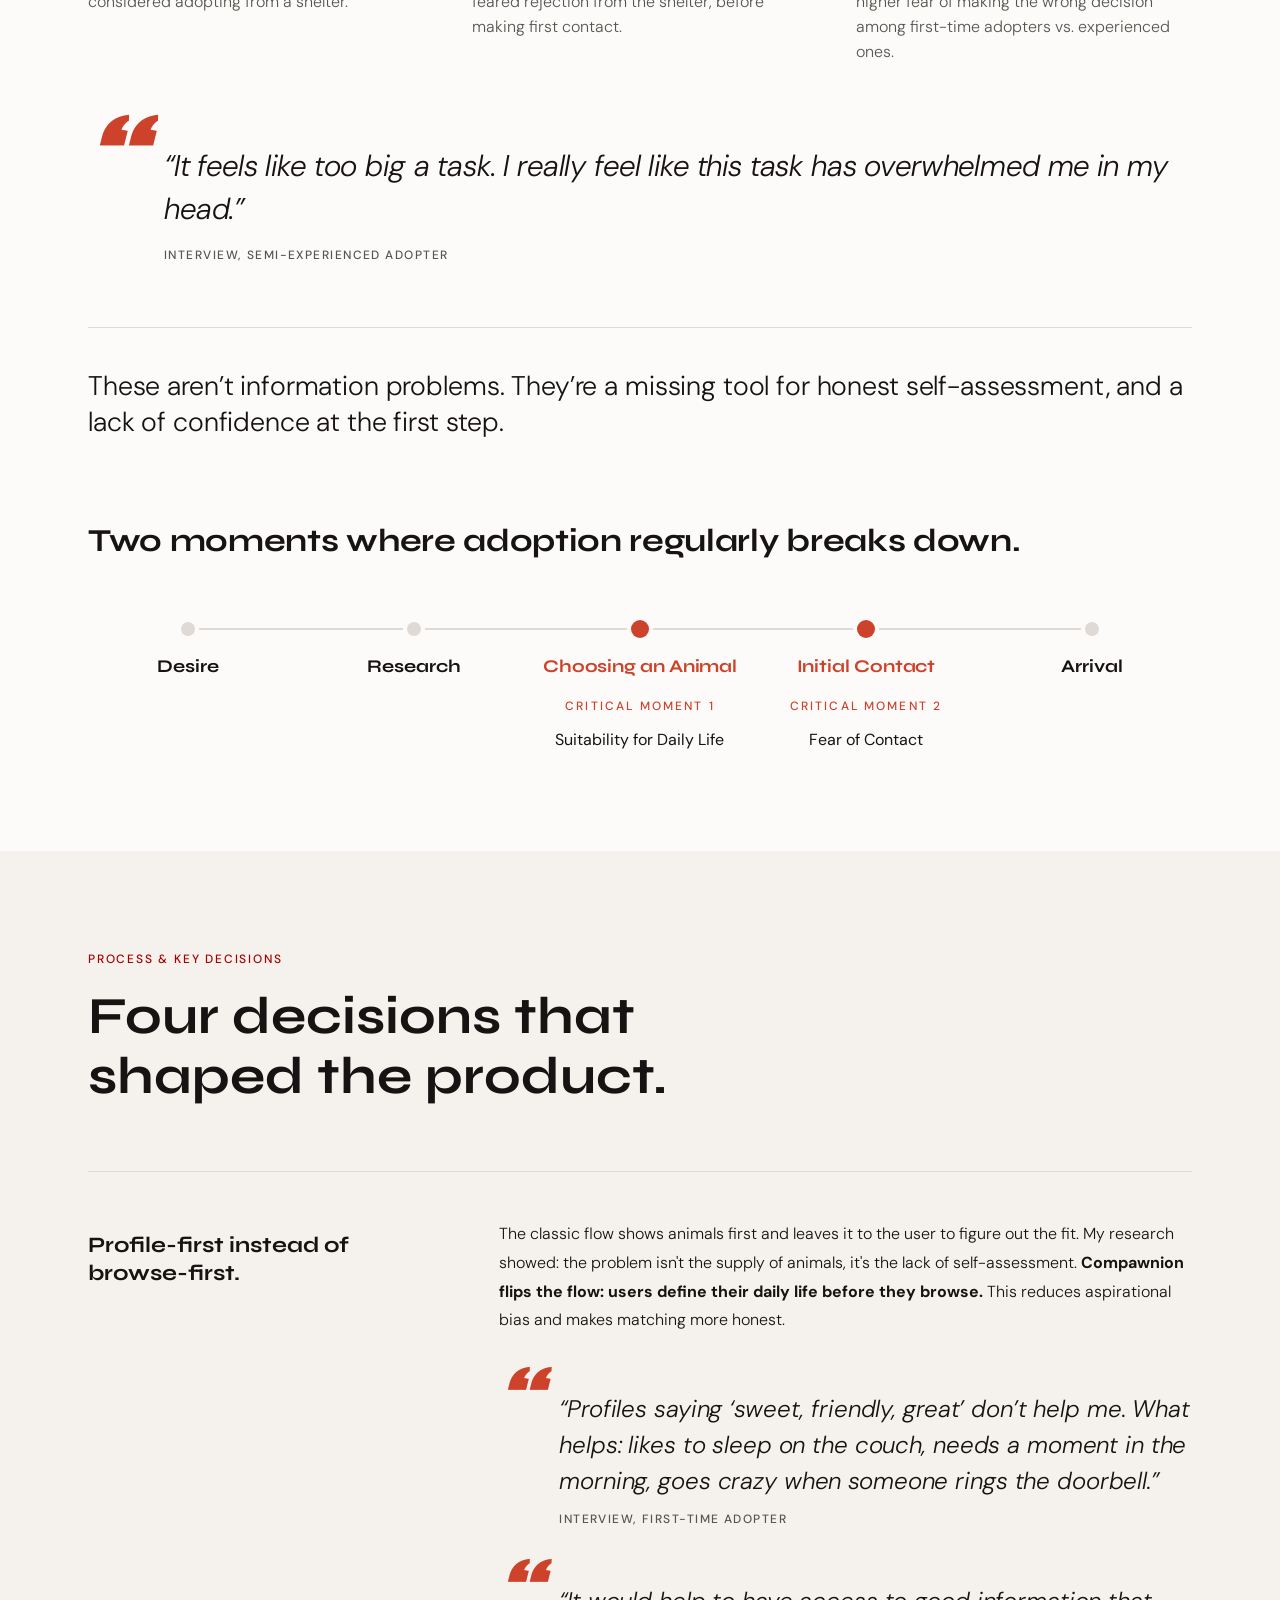
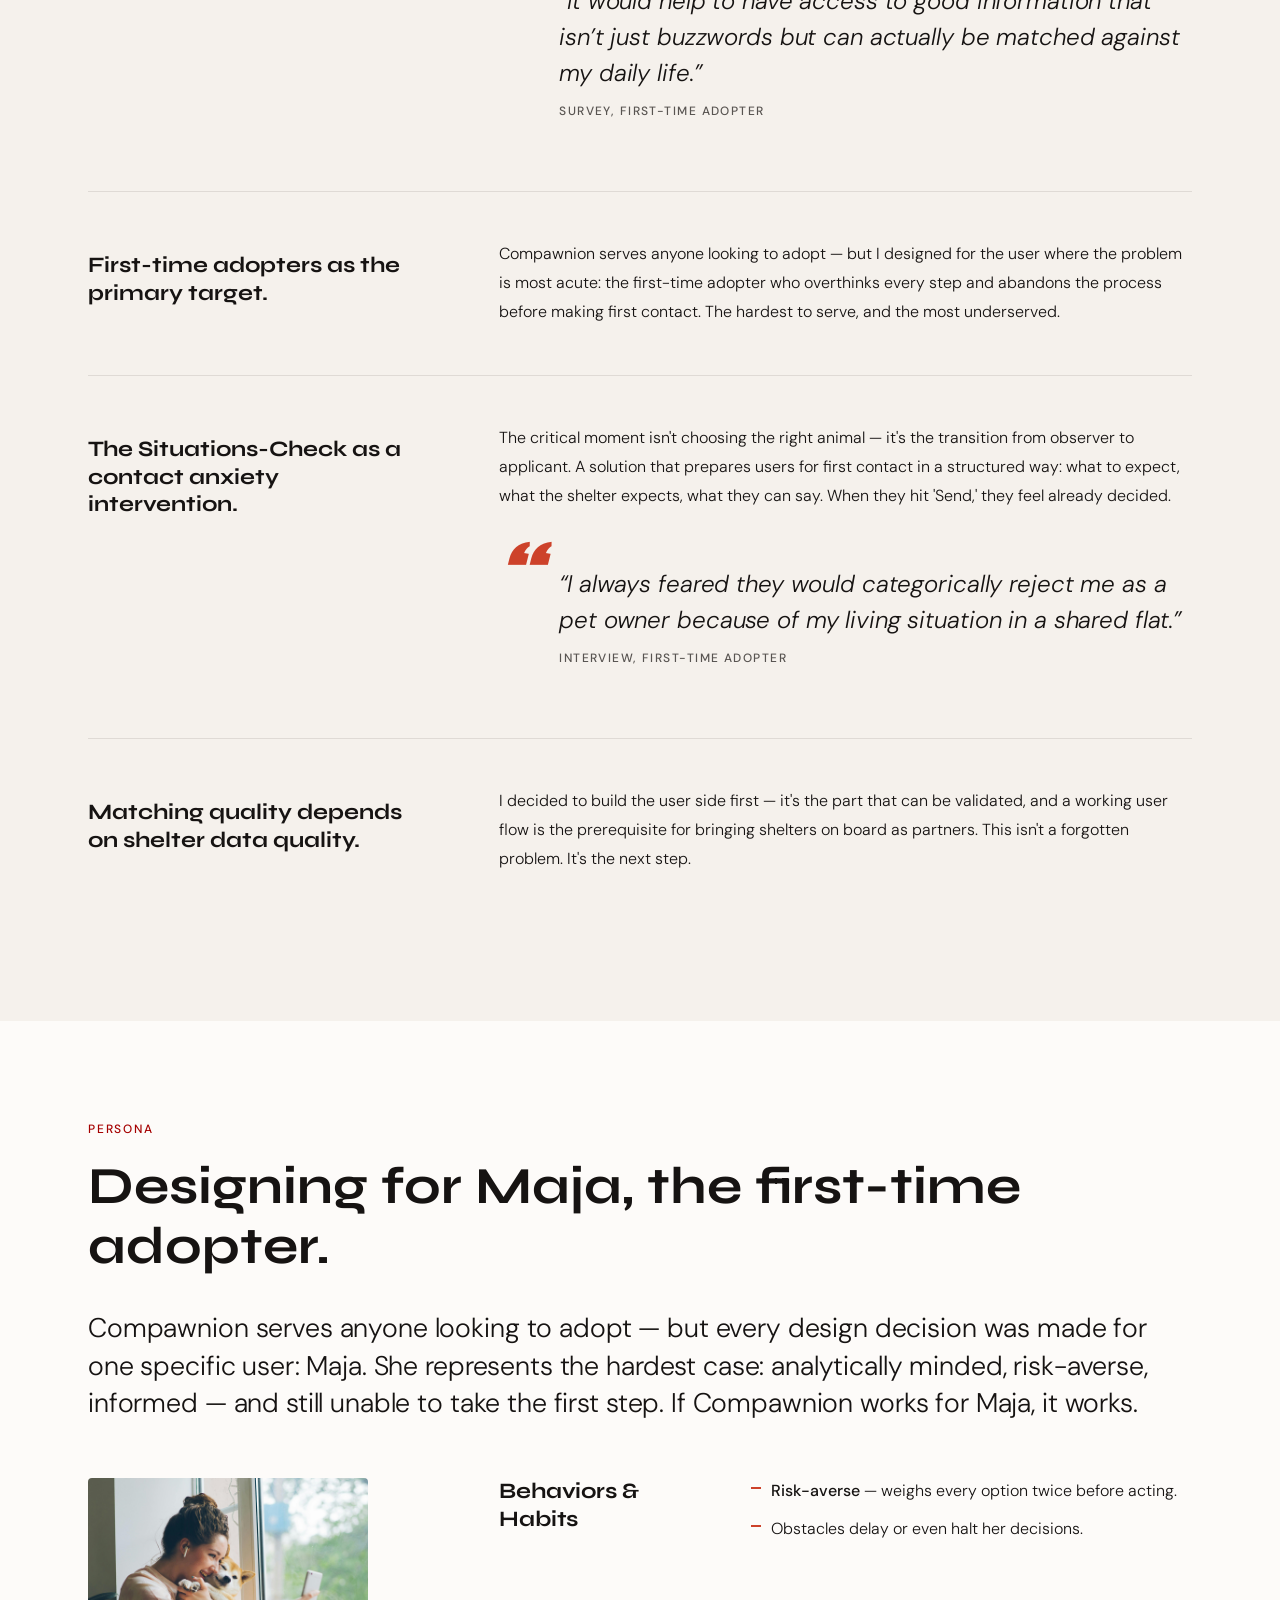
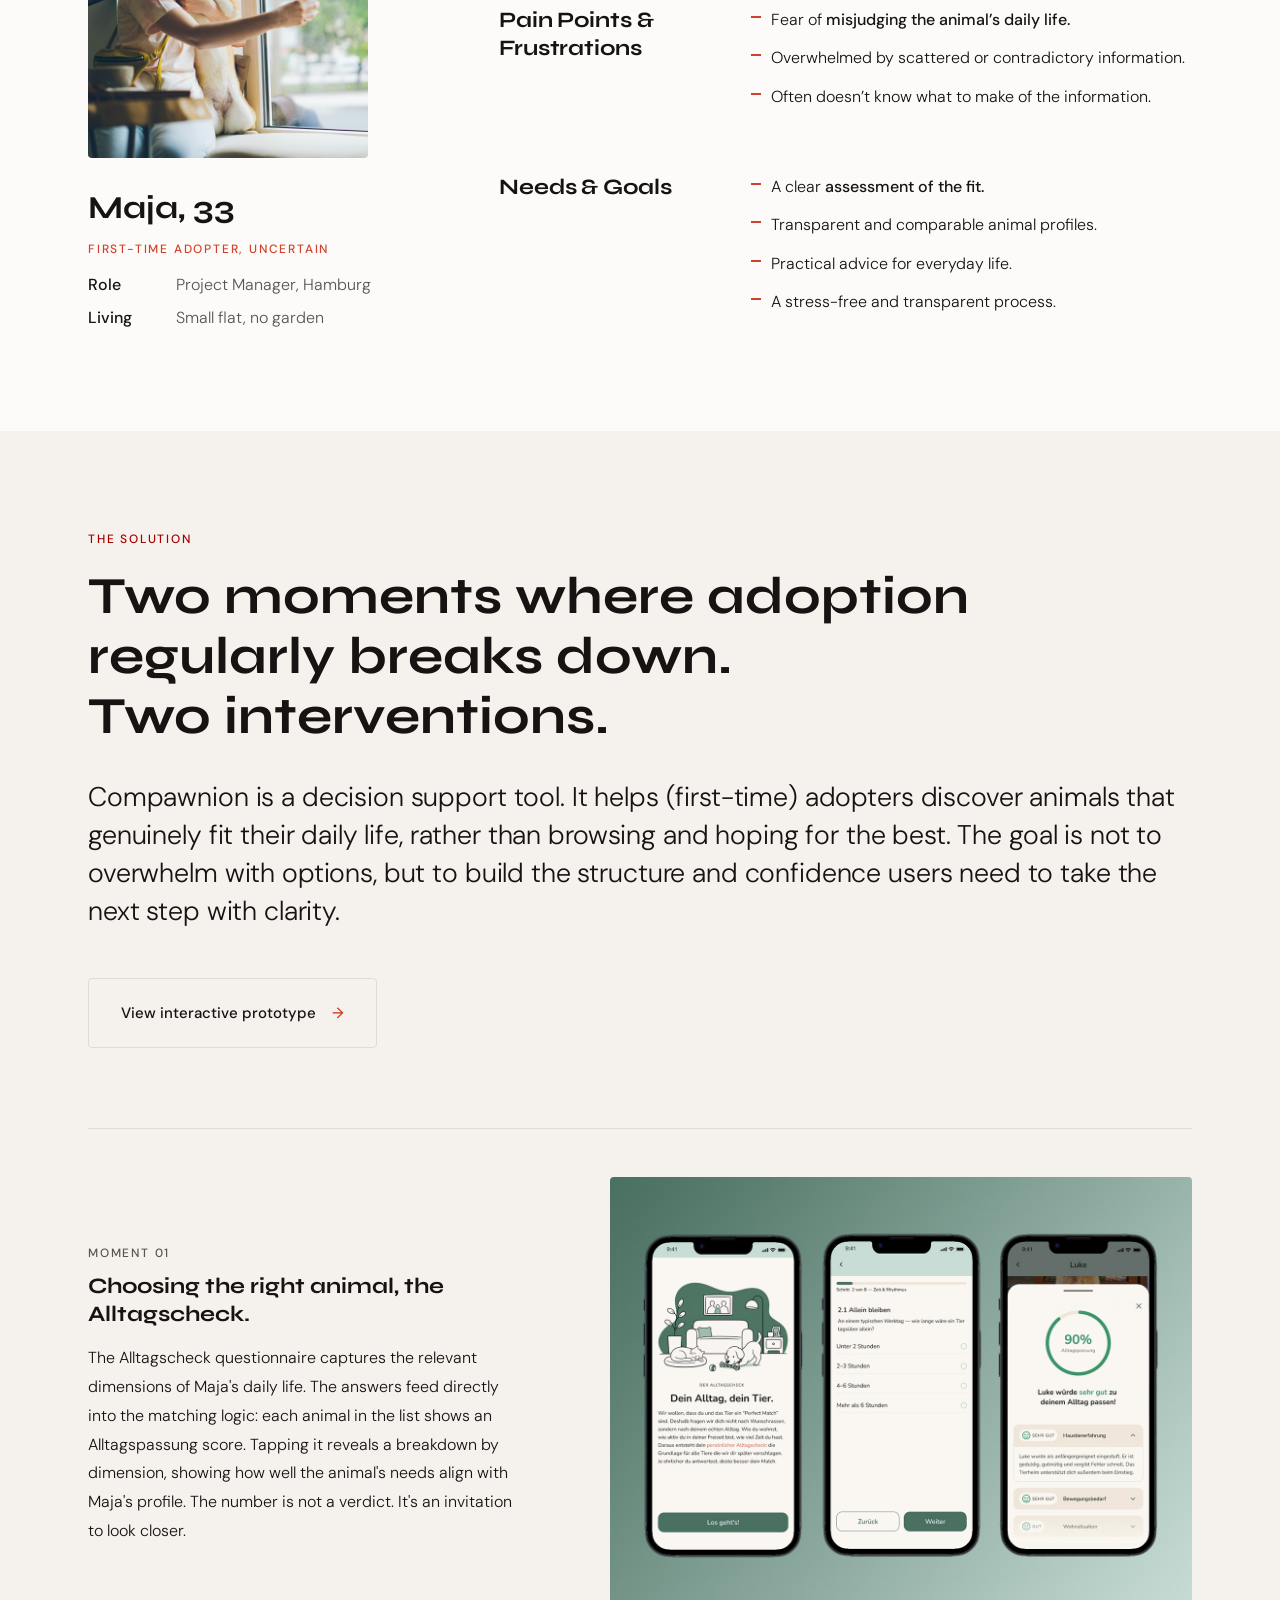
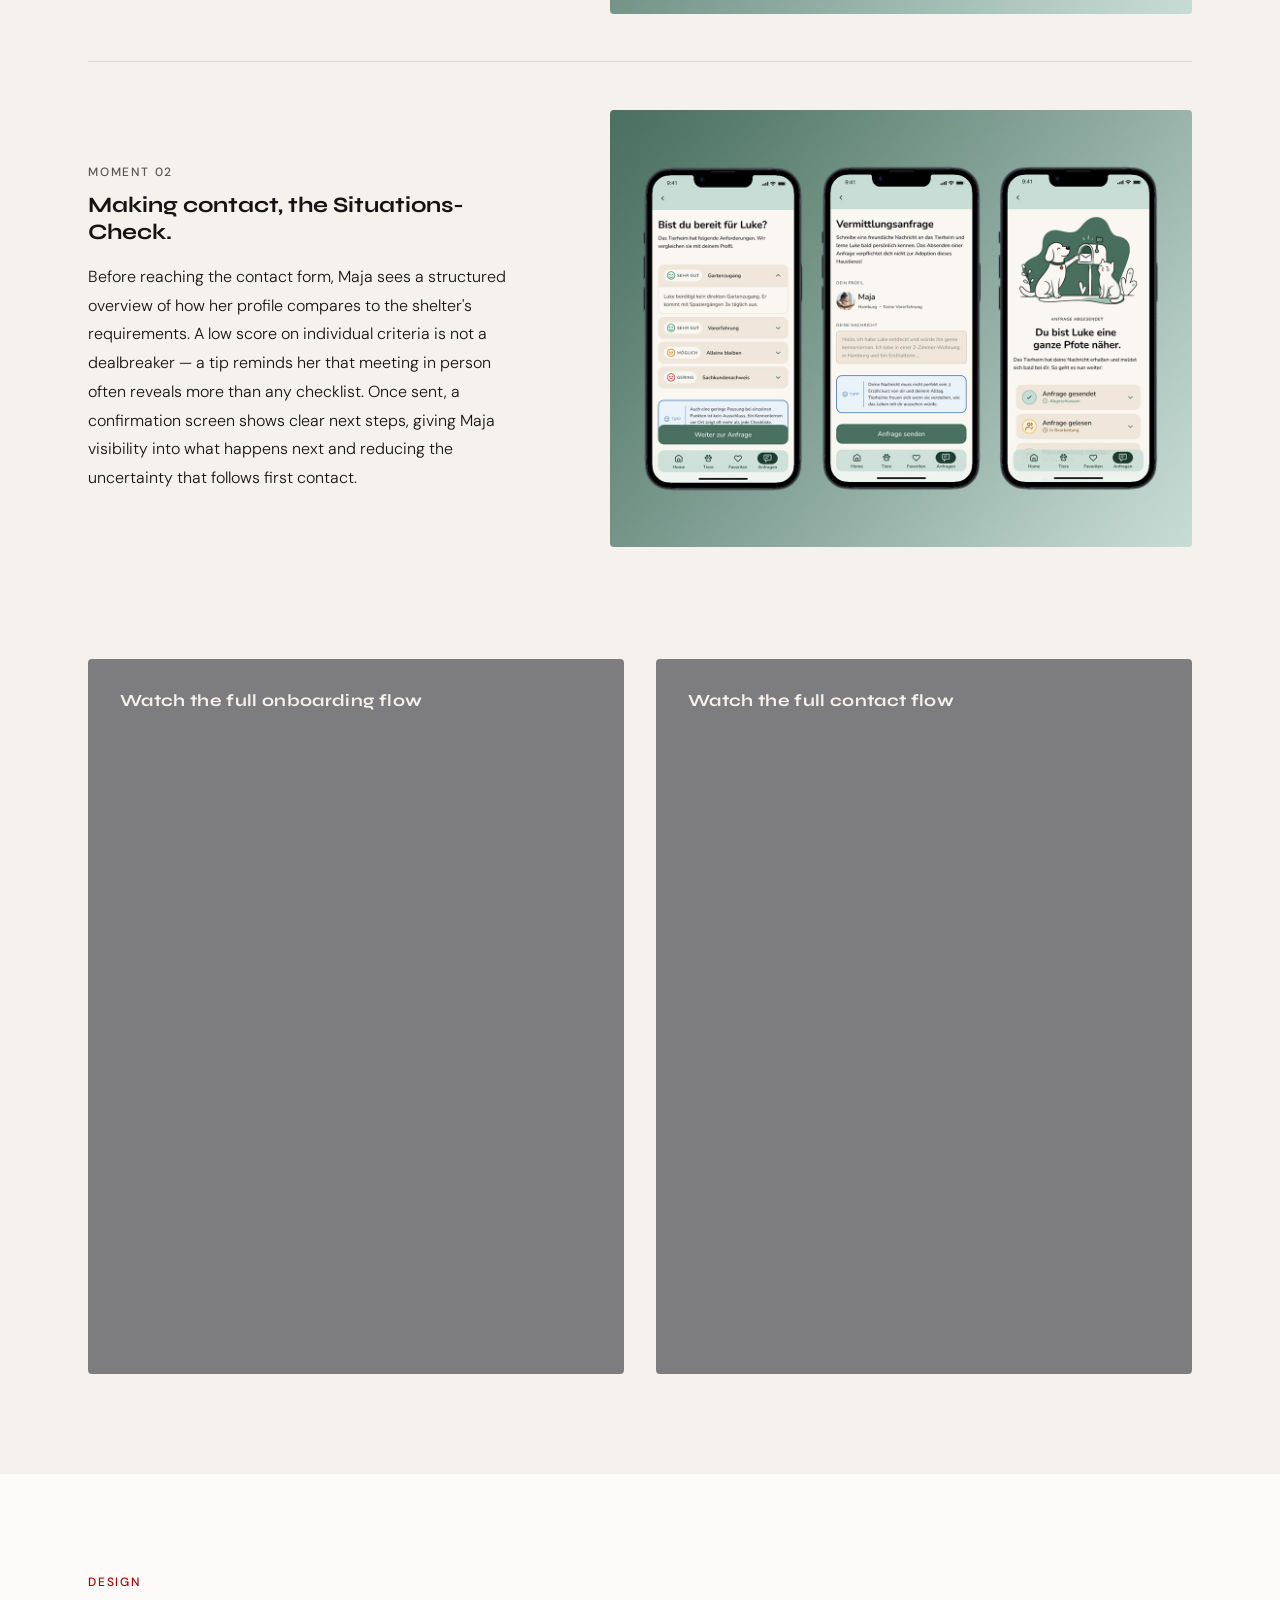
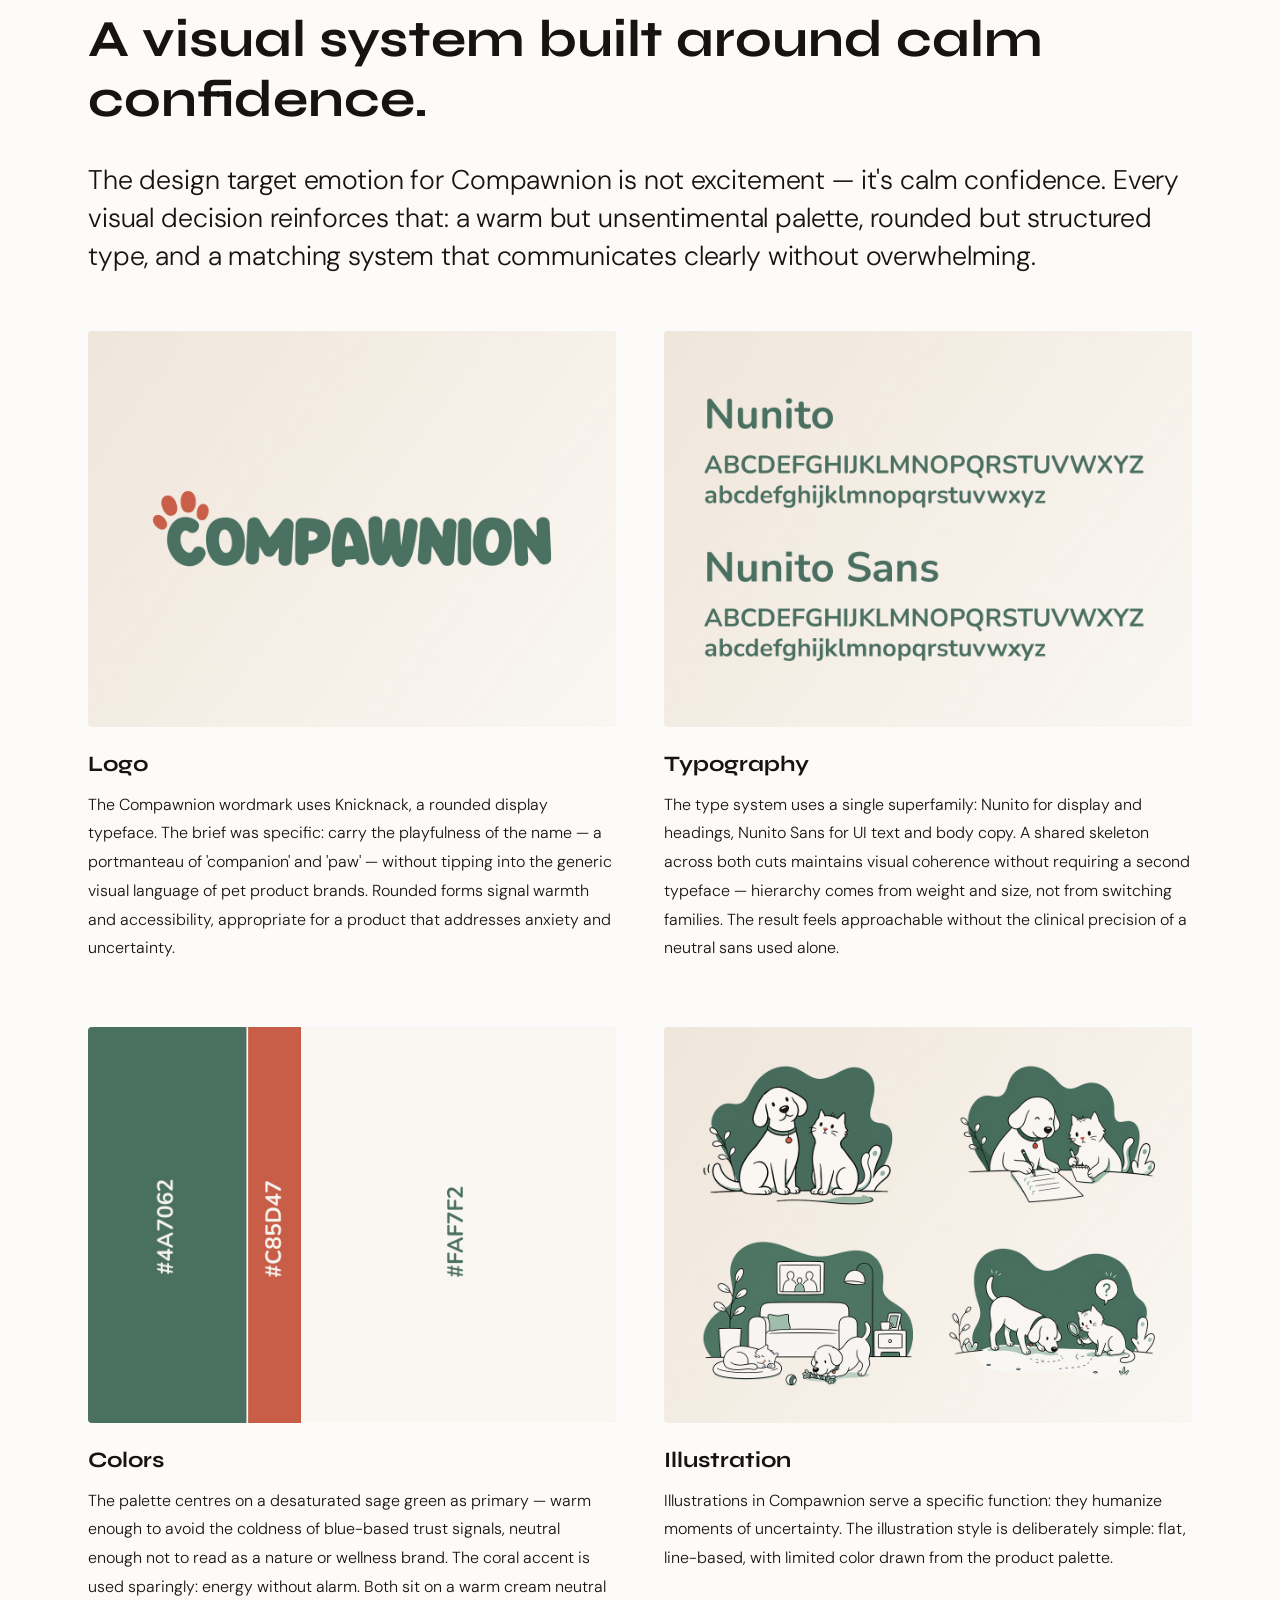
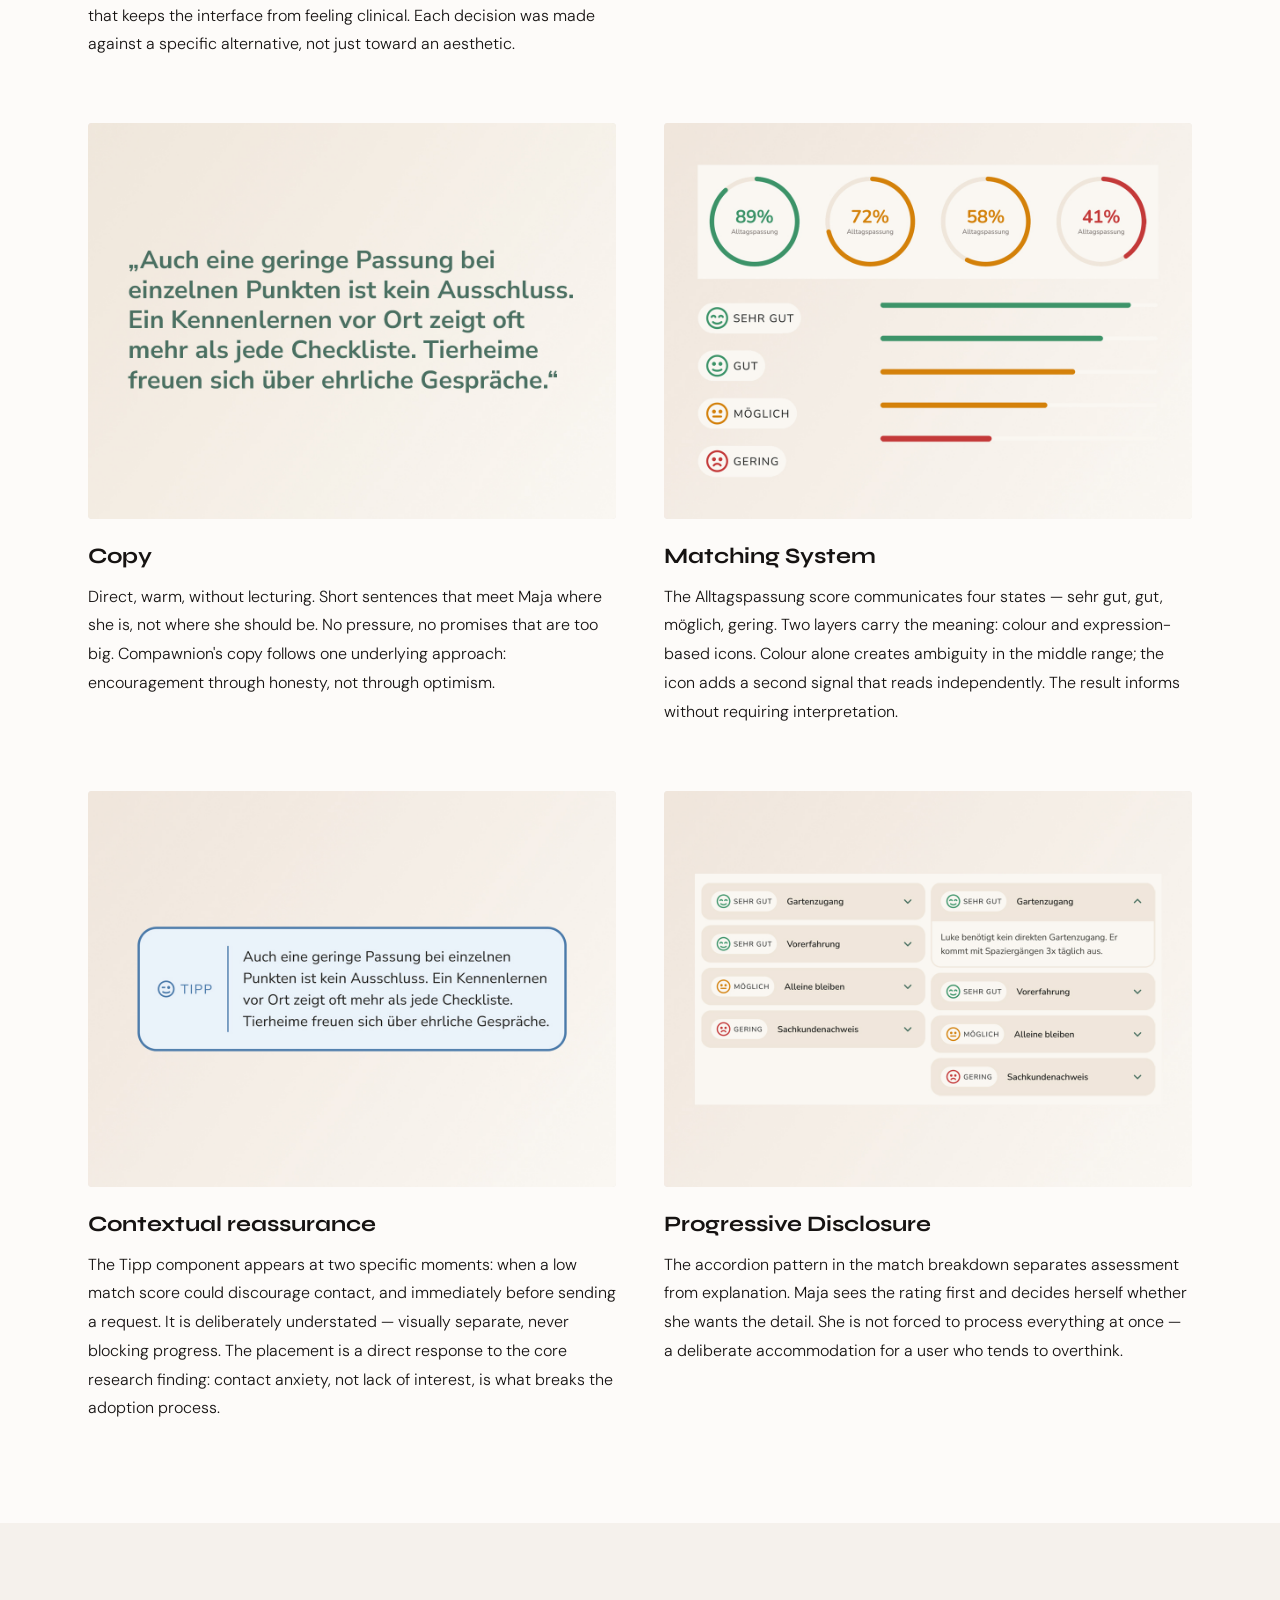
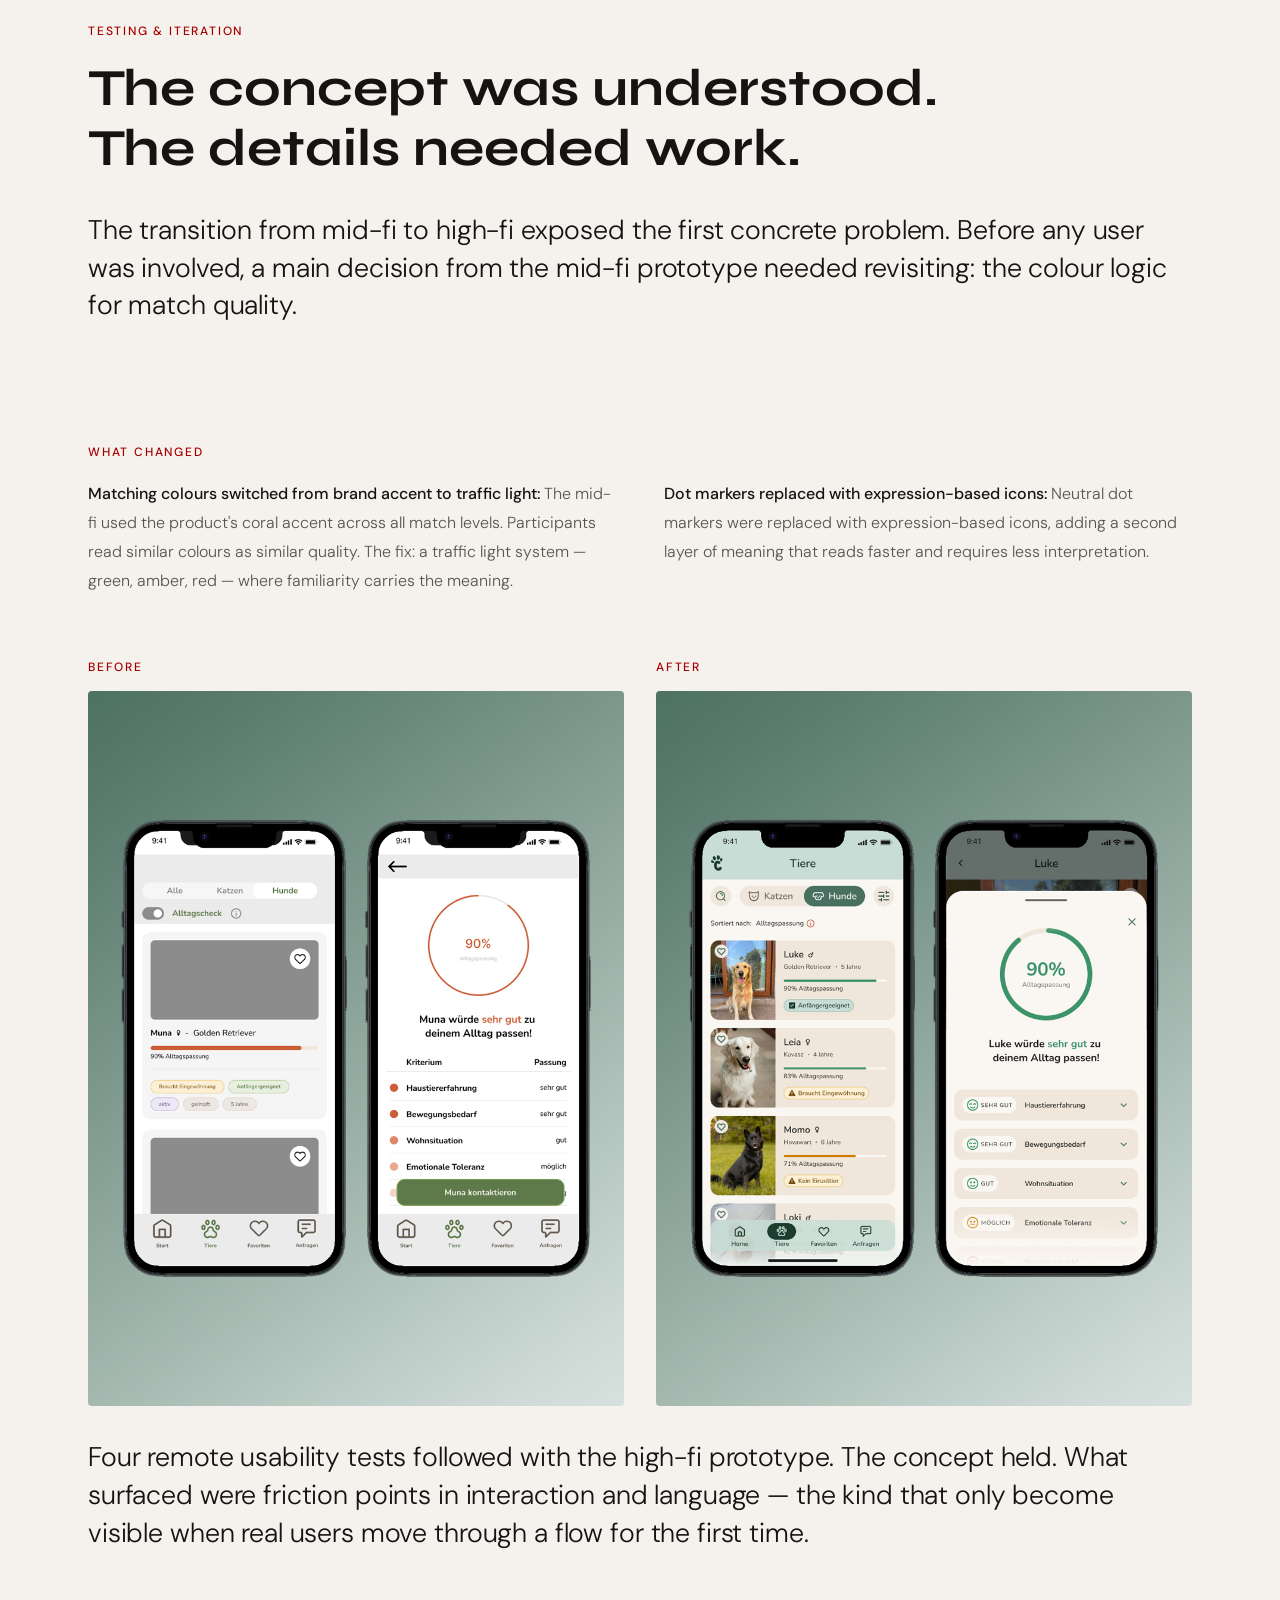
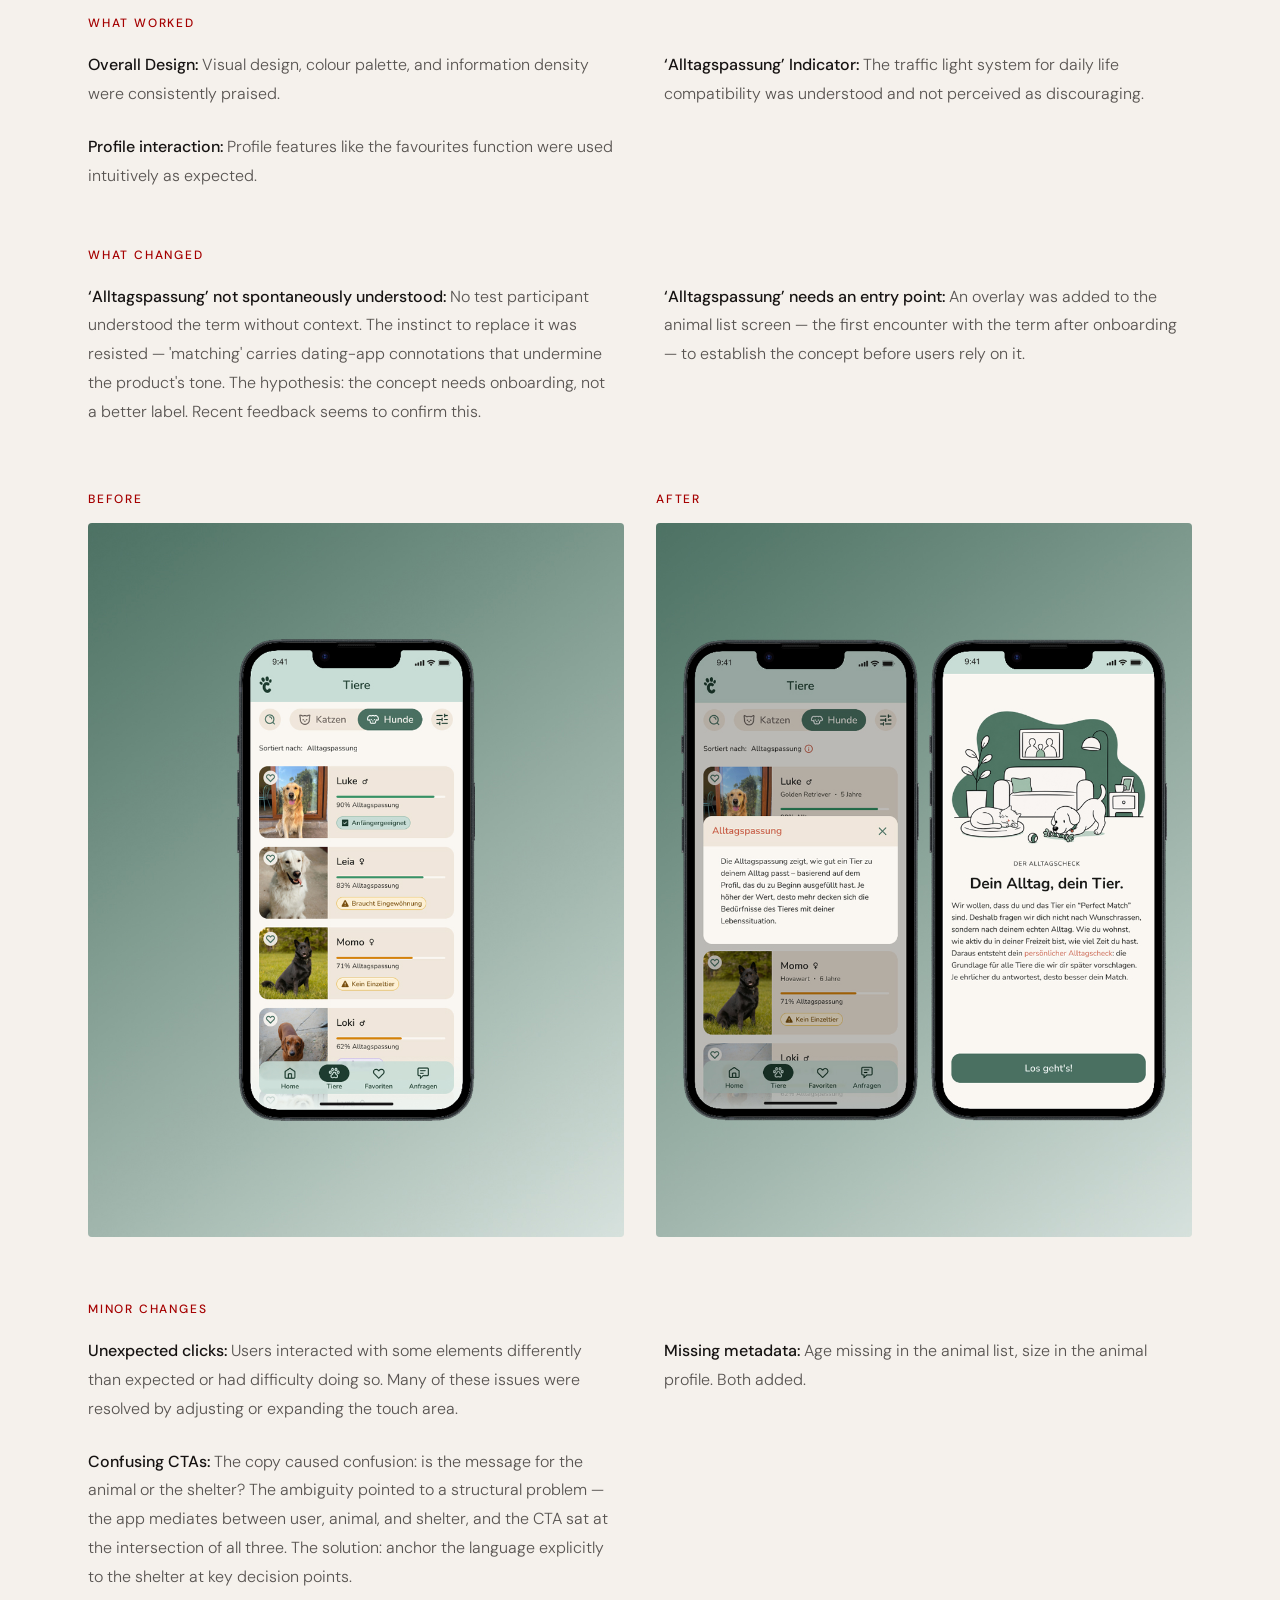
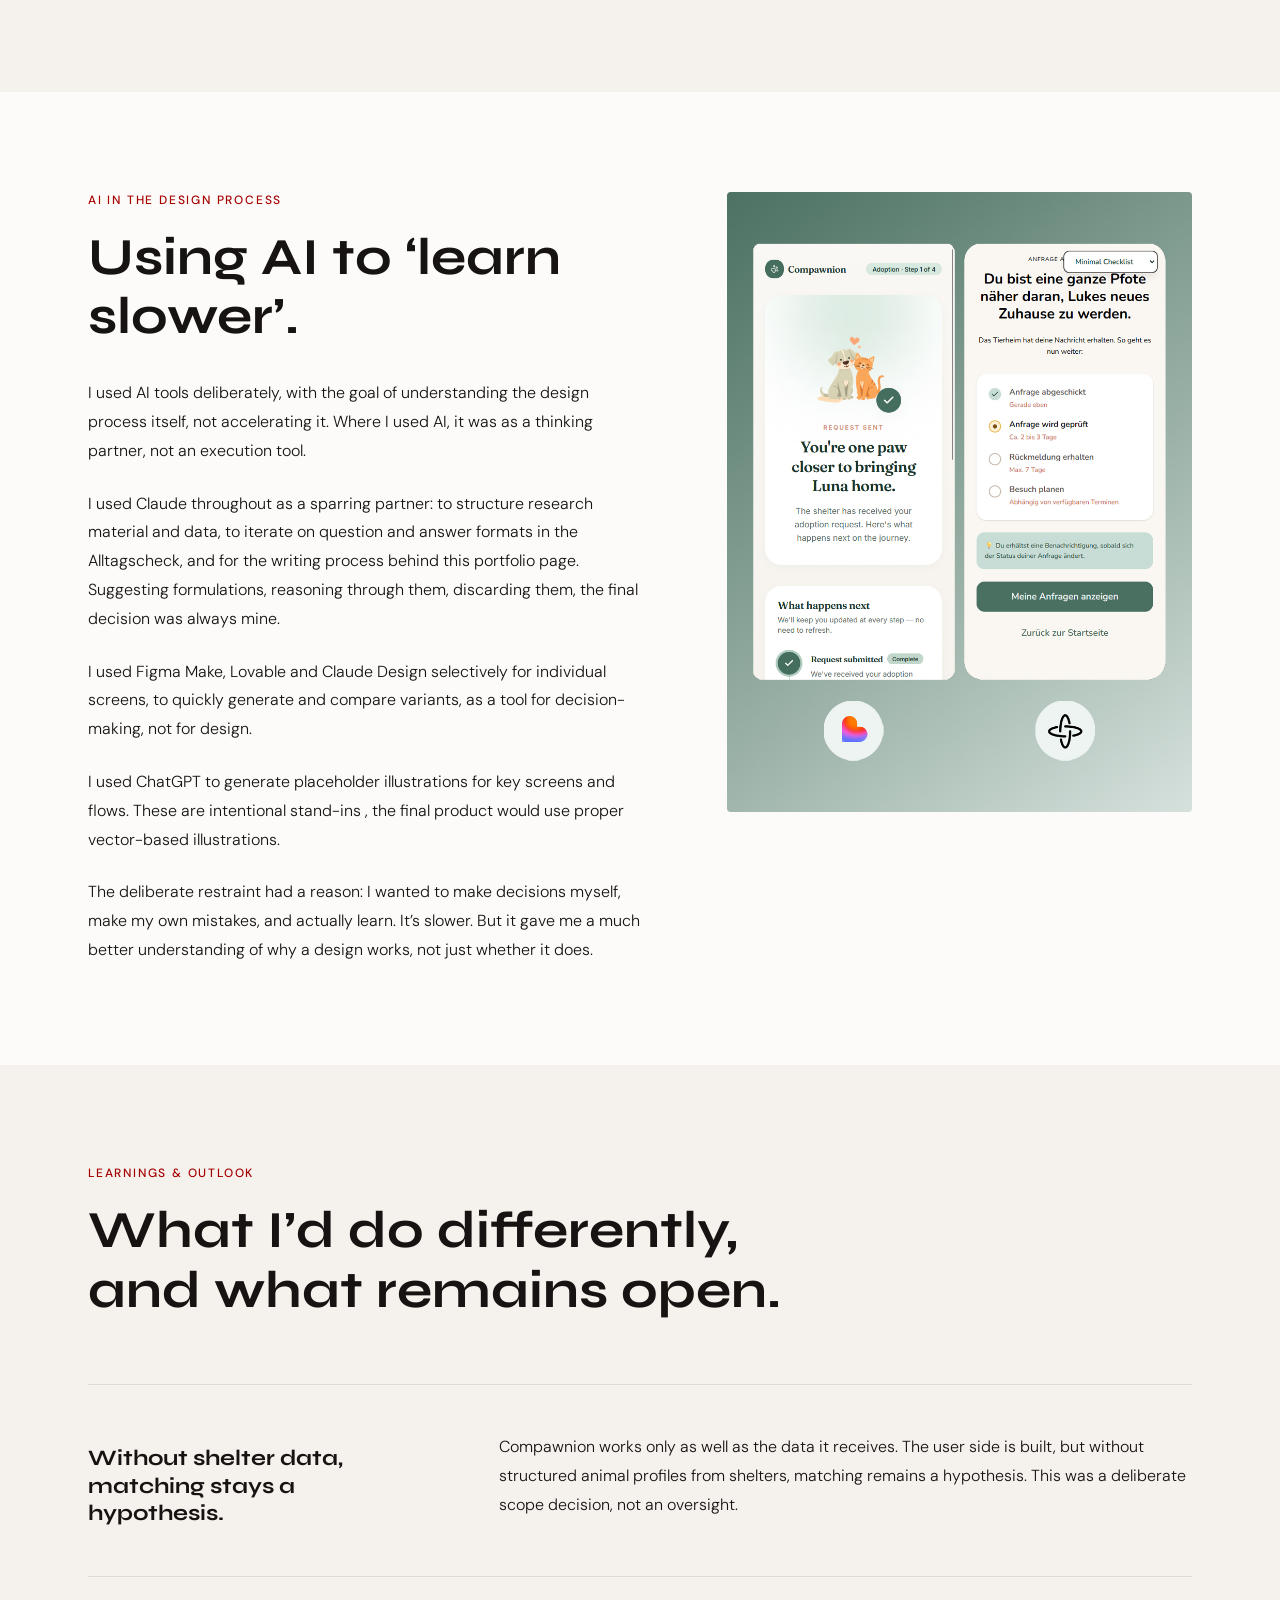
==== commit 7e684170: "Add files via upload" ====
--- a/compawnion.html
+++ b/compawnion.html
@@ -435,7 +435,7 @@
     <div class="cs-section-inner">
       <span class="section-label accent">Testing &amp; Iteration</span>
       <h2 class="cs-h2">The concept was understood. <br/>The details needed work.</h2>
-      <p class="cs-body cs-intro">The transition from mid-fi to high-fi exposed the first round of concrete problems. Before any user was involved, two decisions from the mid-fi prototype needed revisiting: the colour logic for match quality, and how the matching concept itself was communicated for the first time.</p>
+      <p class="cs-body cs-intro">The transition from mid-fi to high-fi exposed the first concrete problem. Before any user was involved, a main decision from the mid-fi prototype needed revisiting: the colour logic for match quality.</p>
 
       <div class="testing-grid">
         <div class="testing-col">
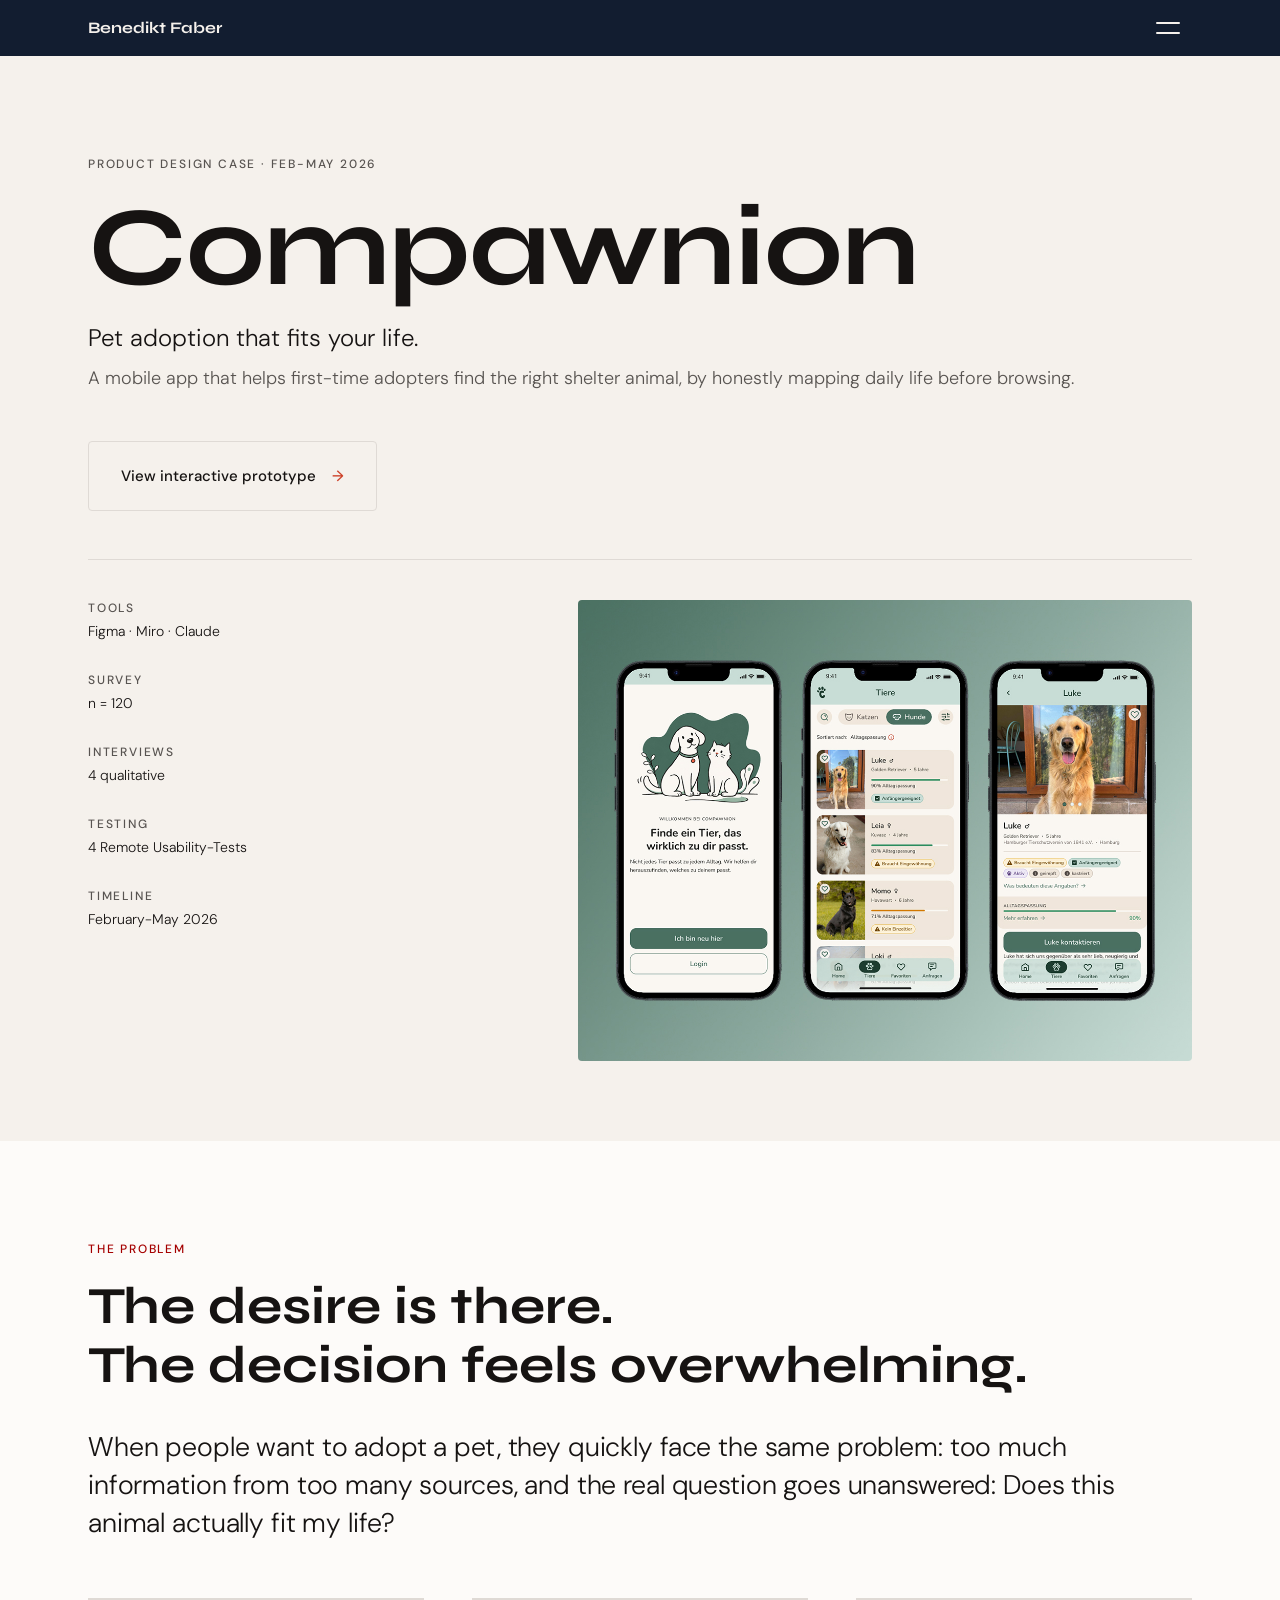
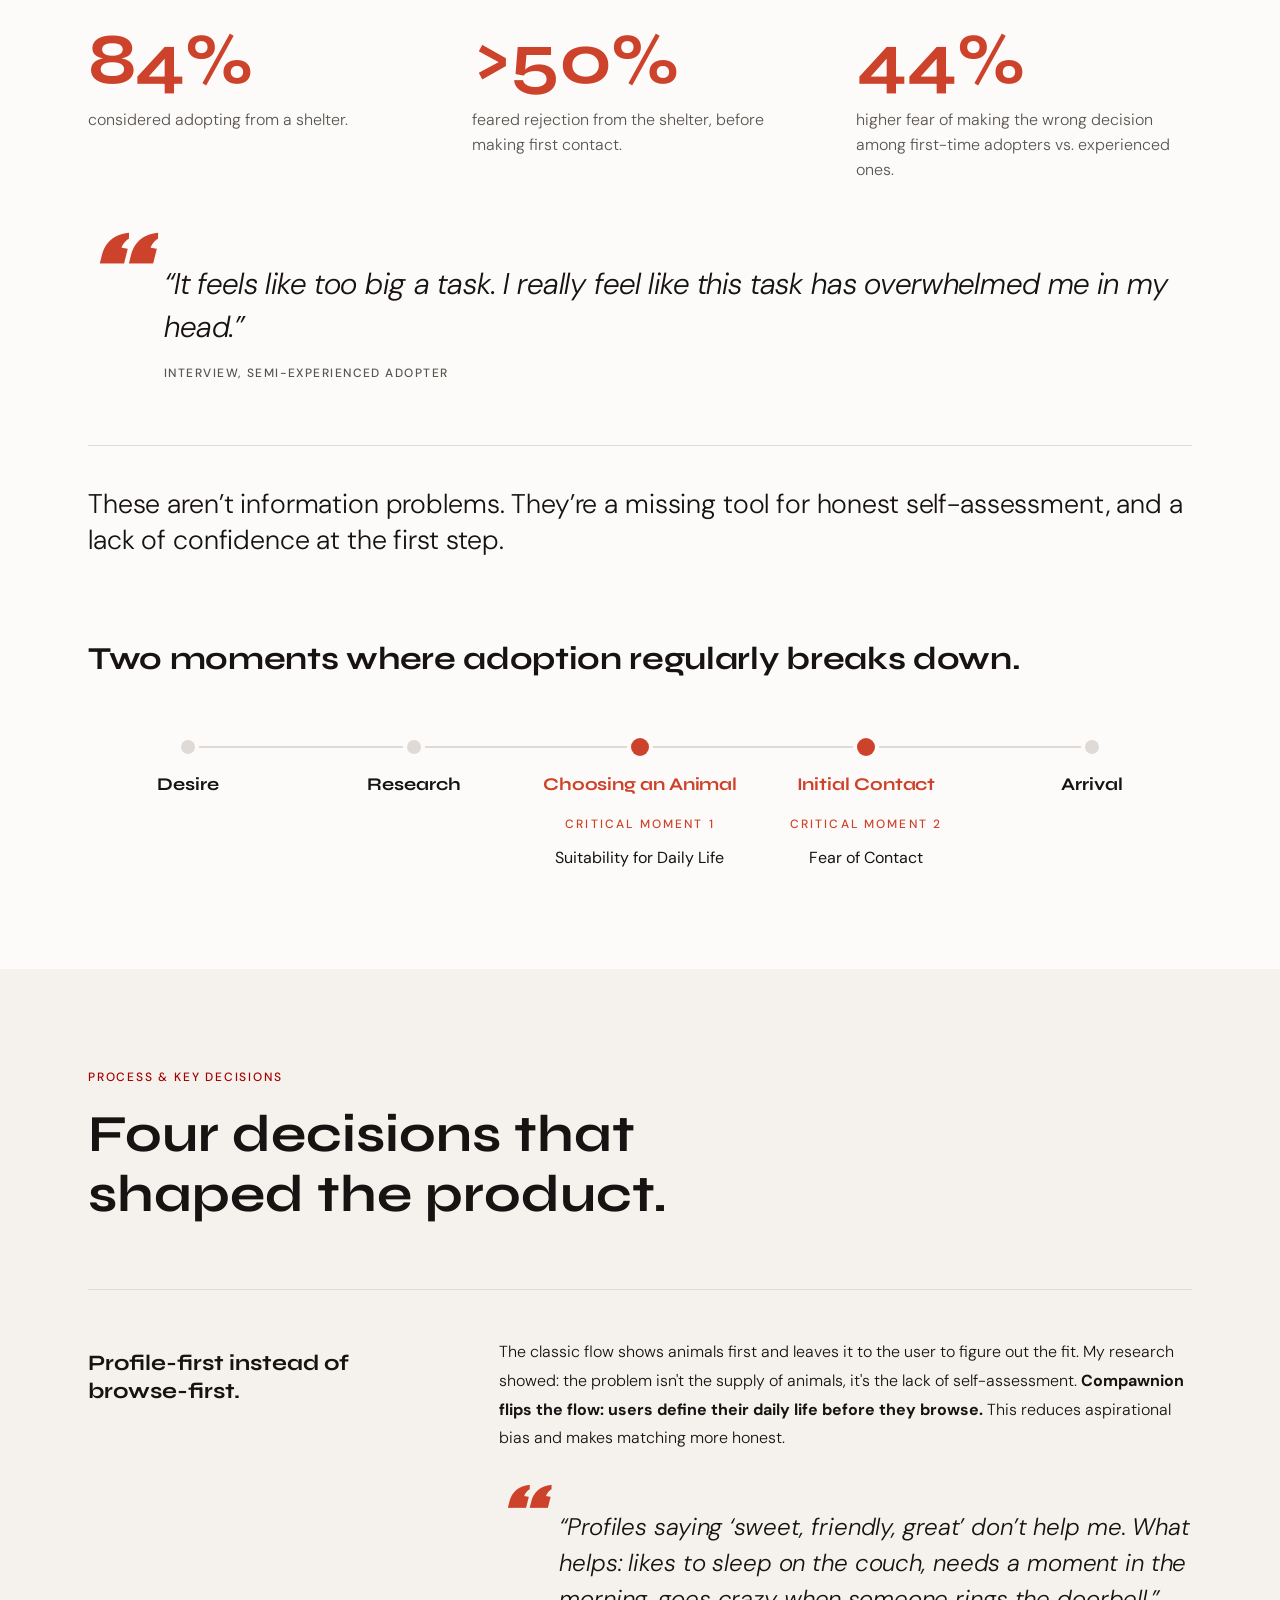
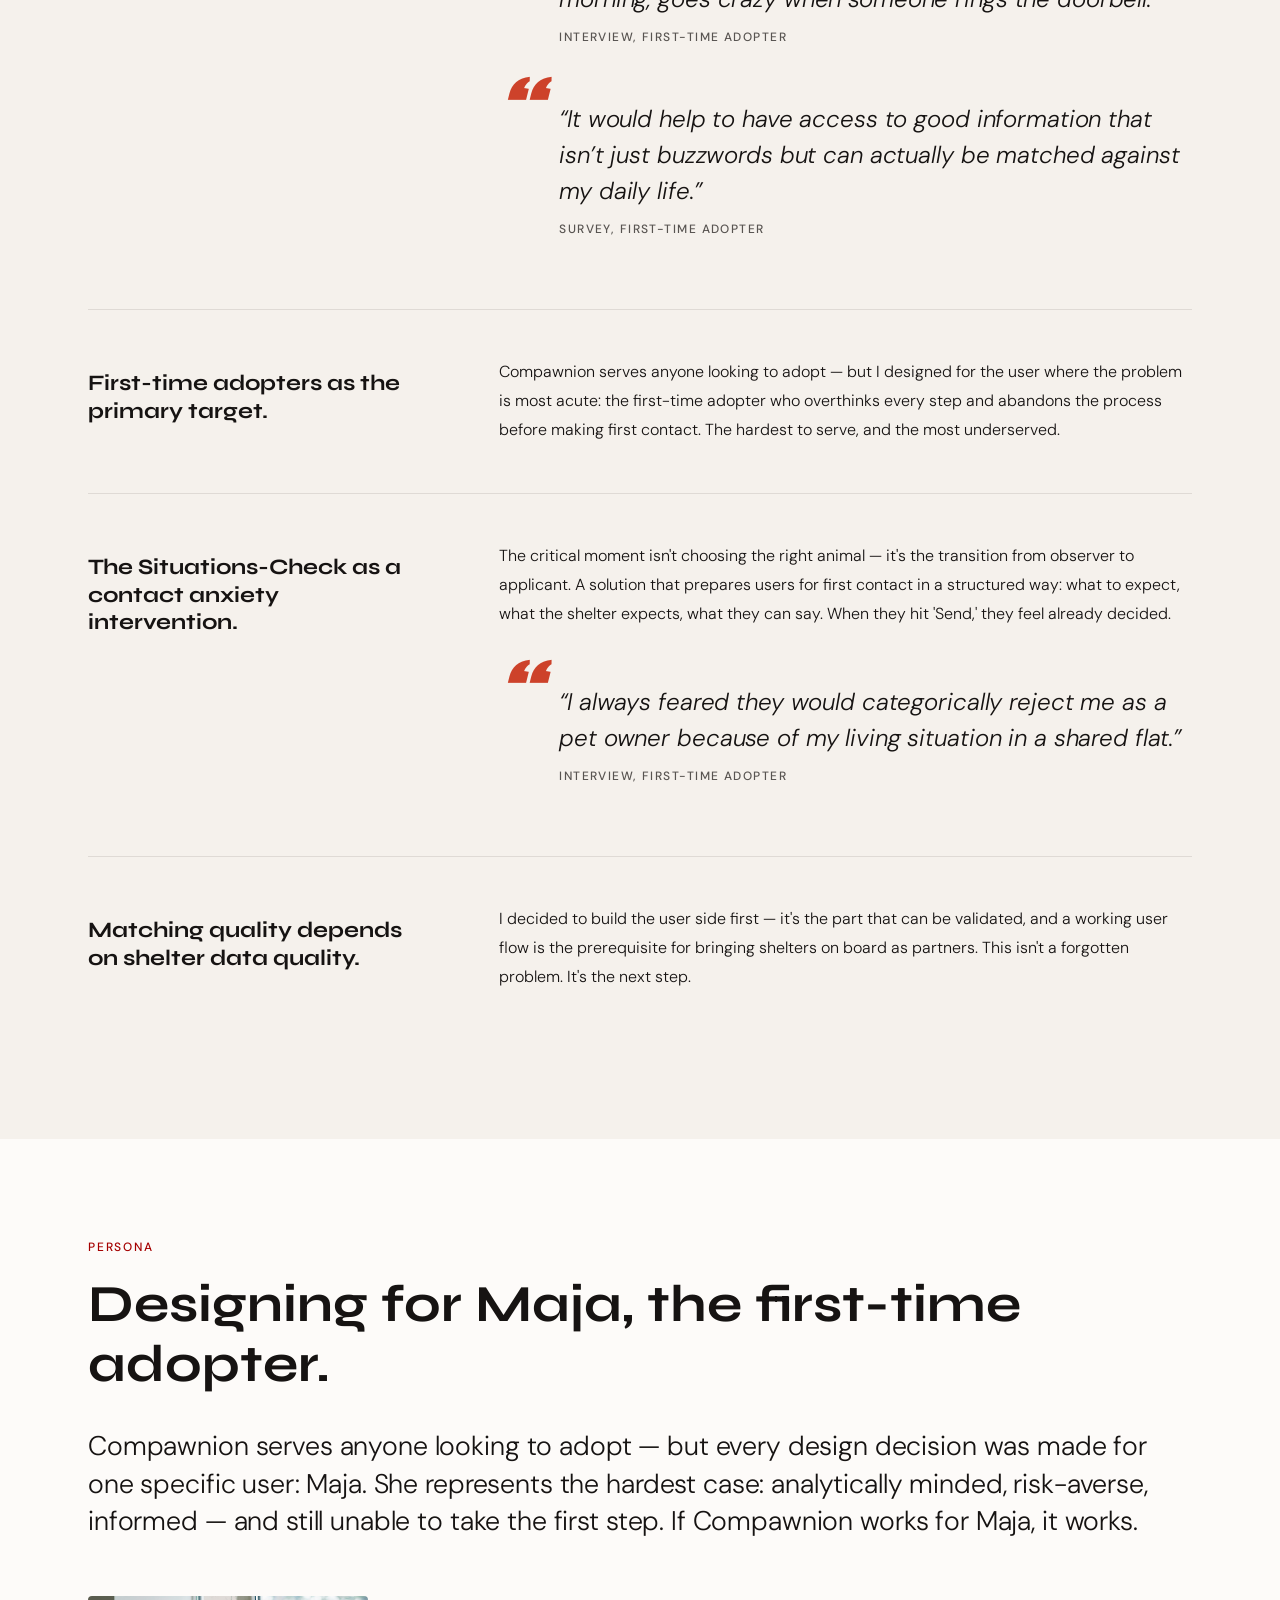
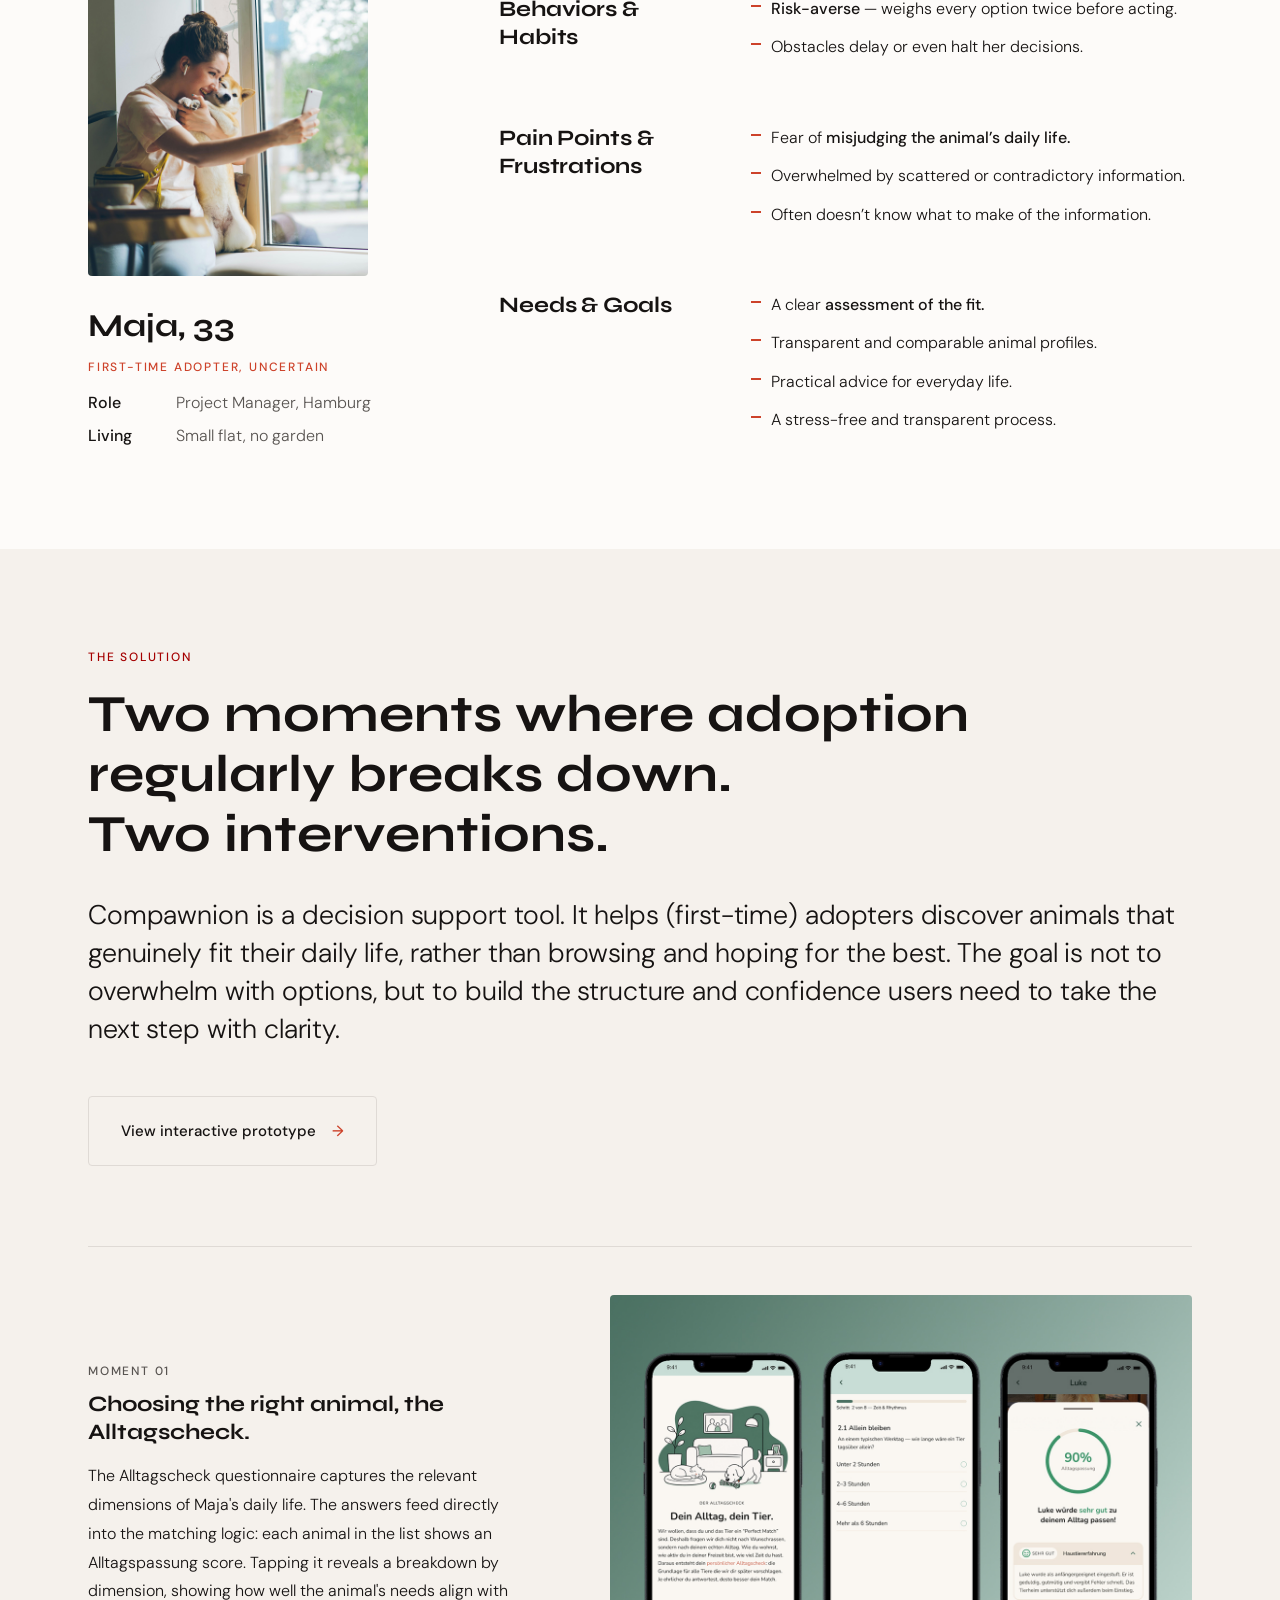
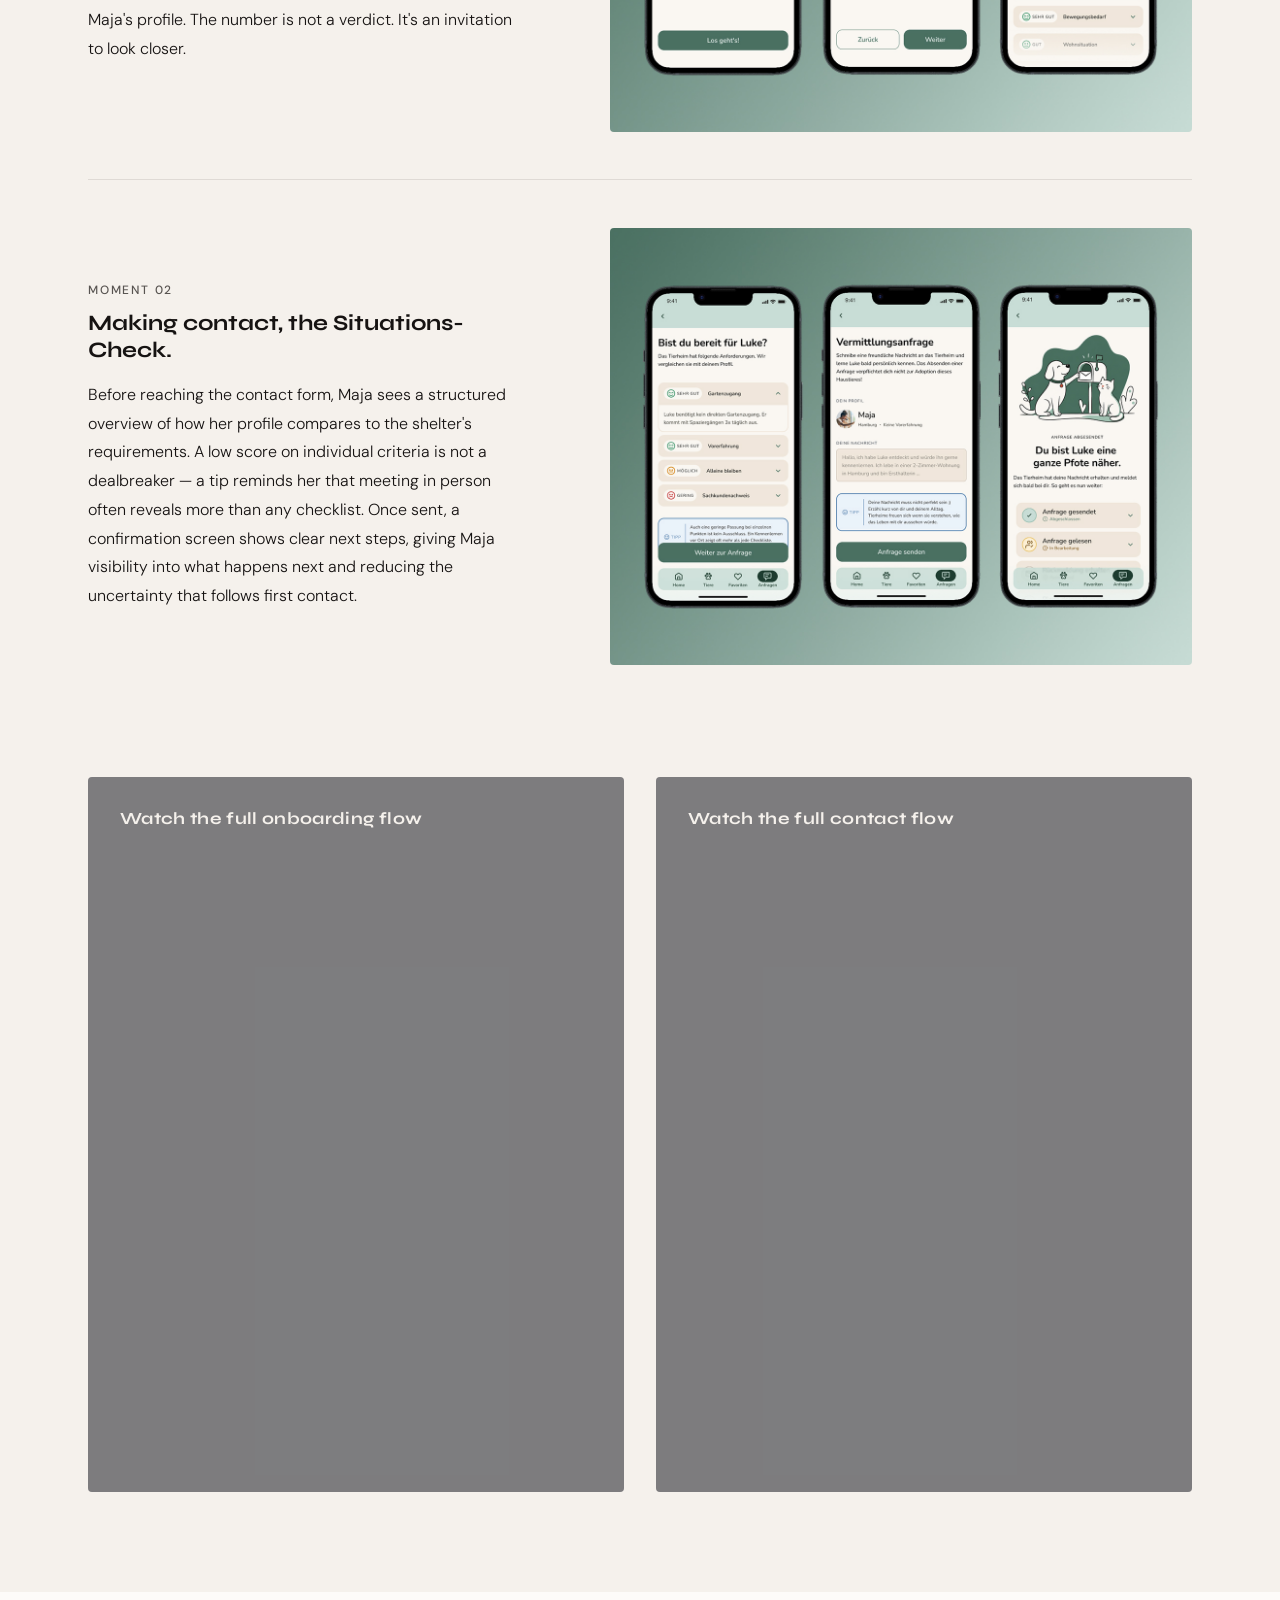
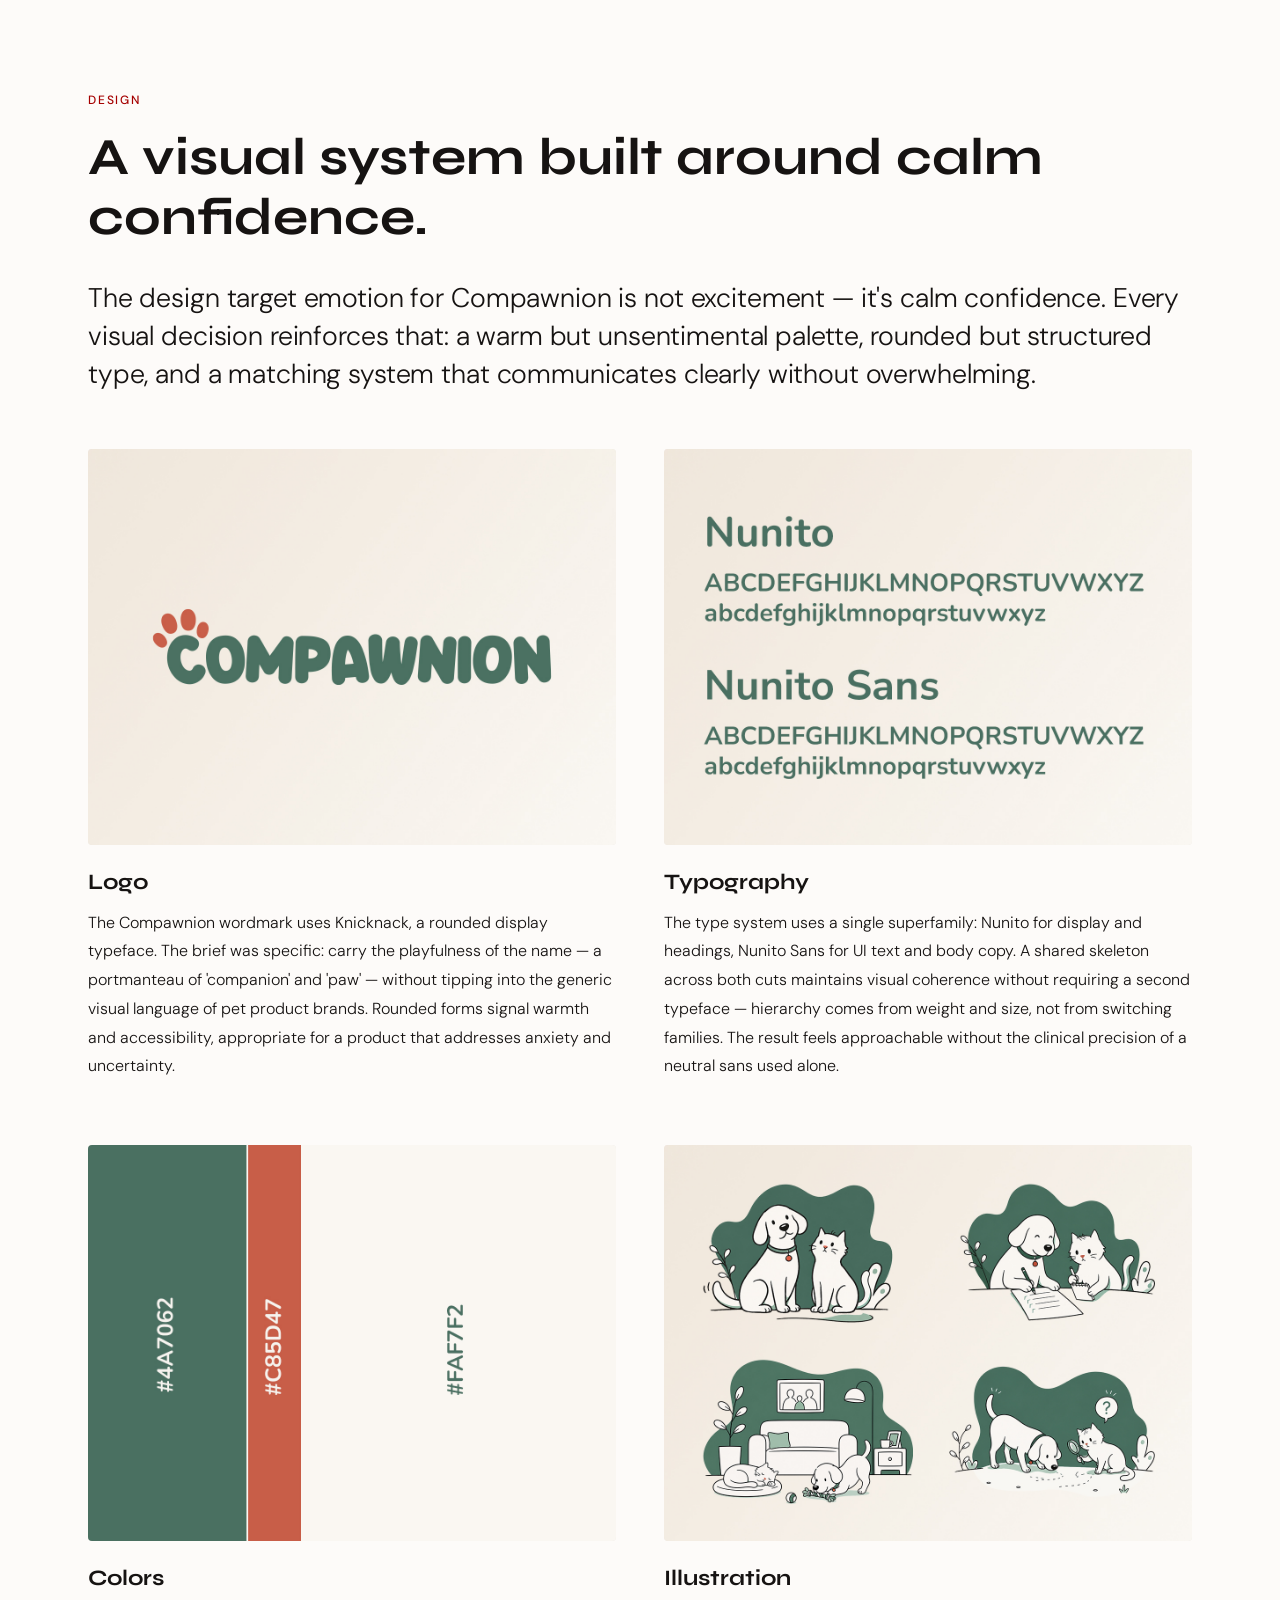
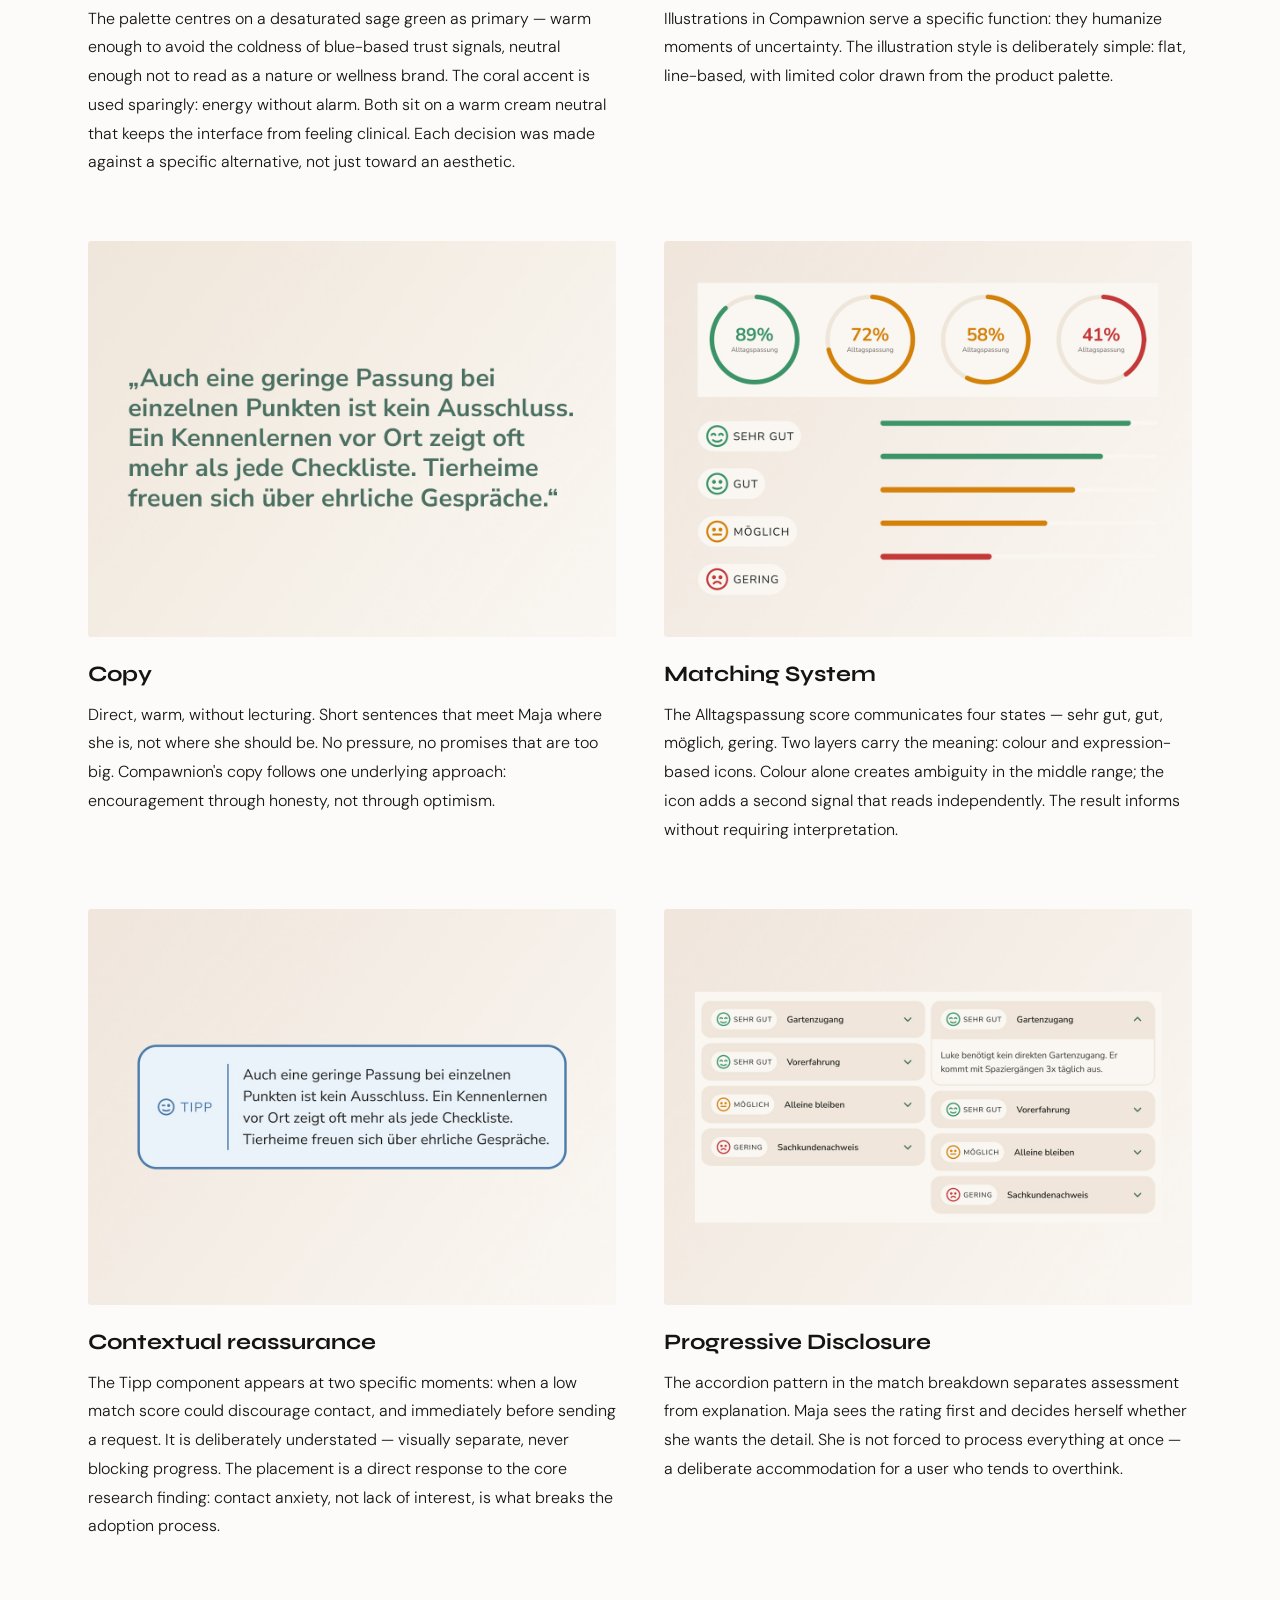
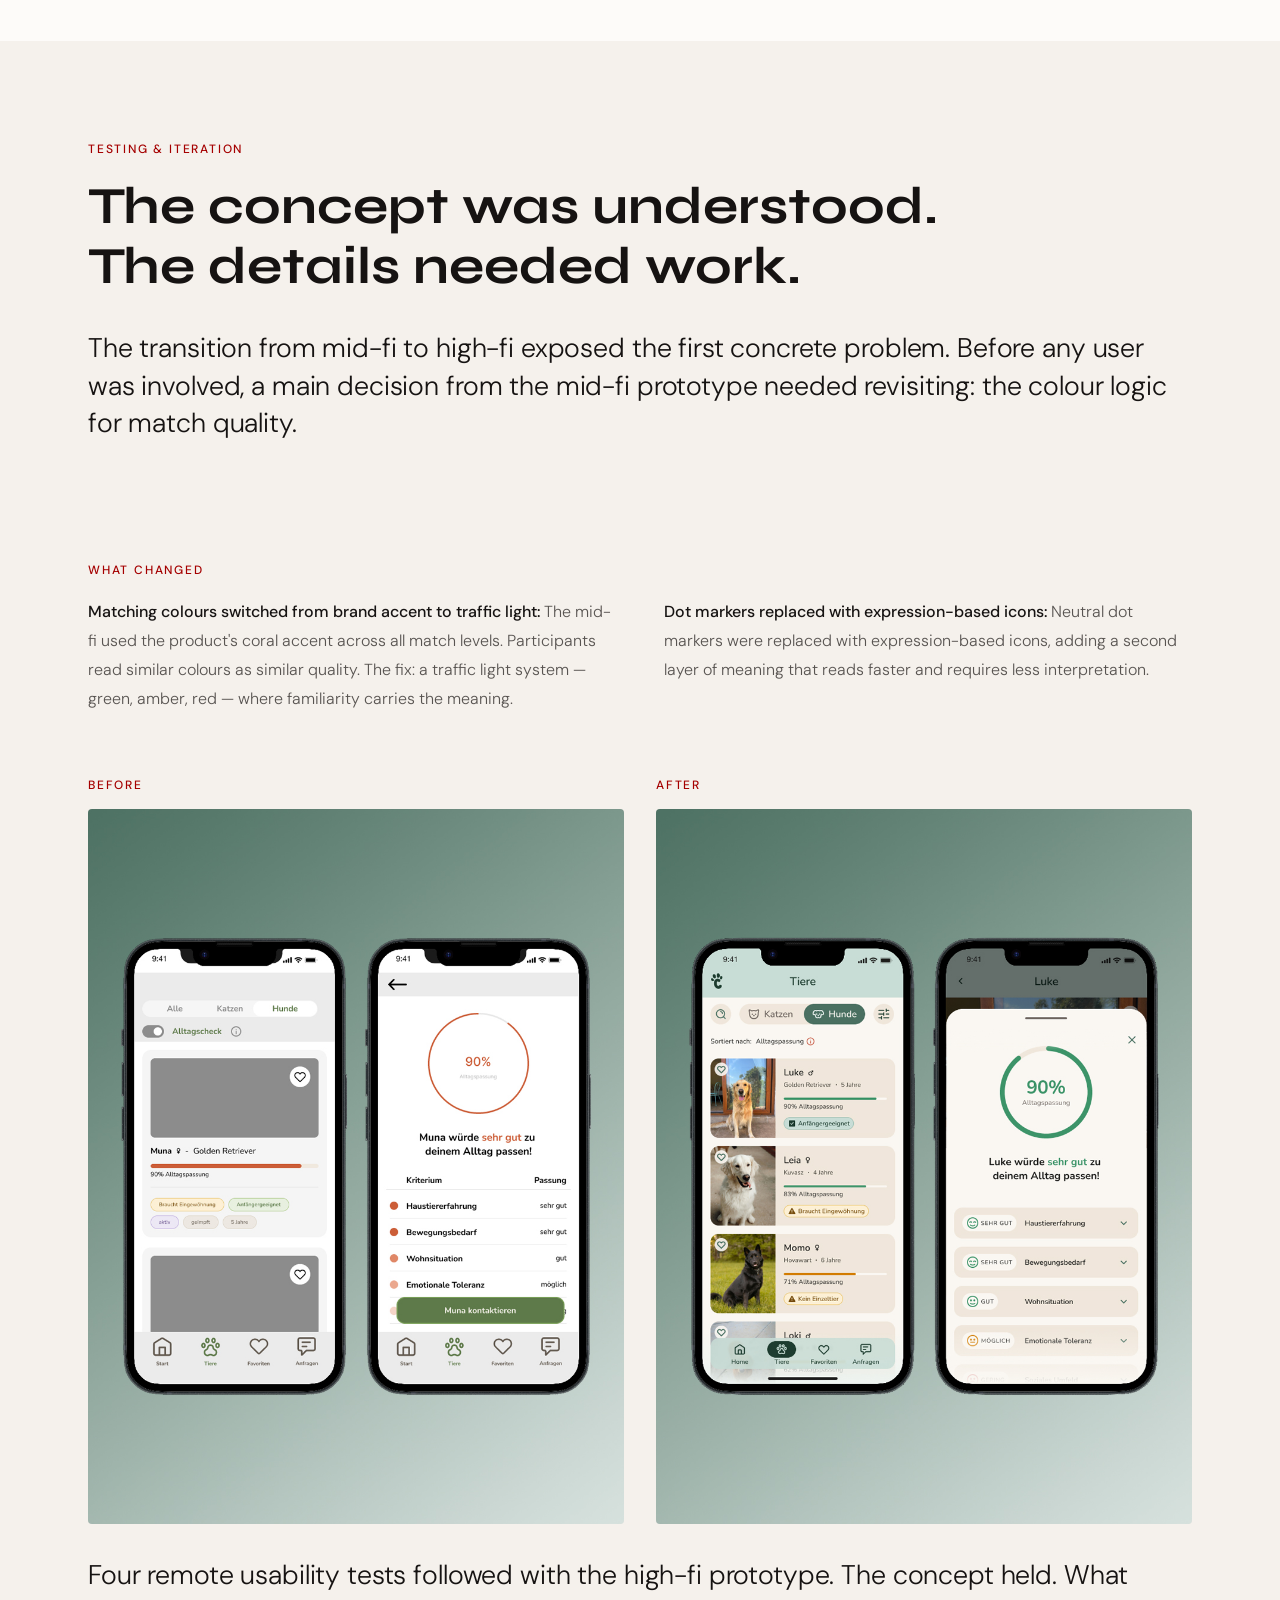
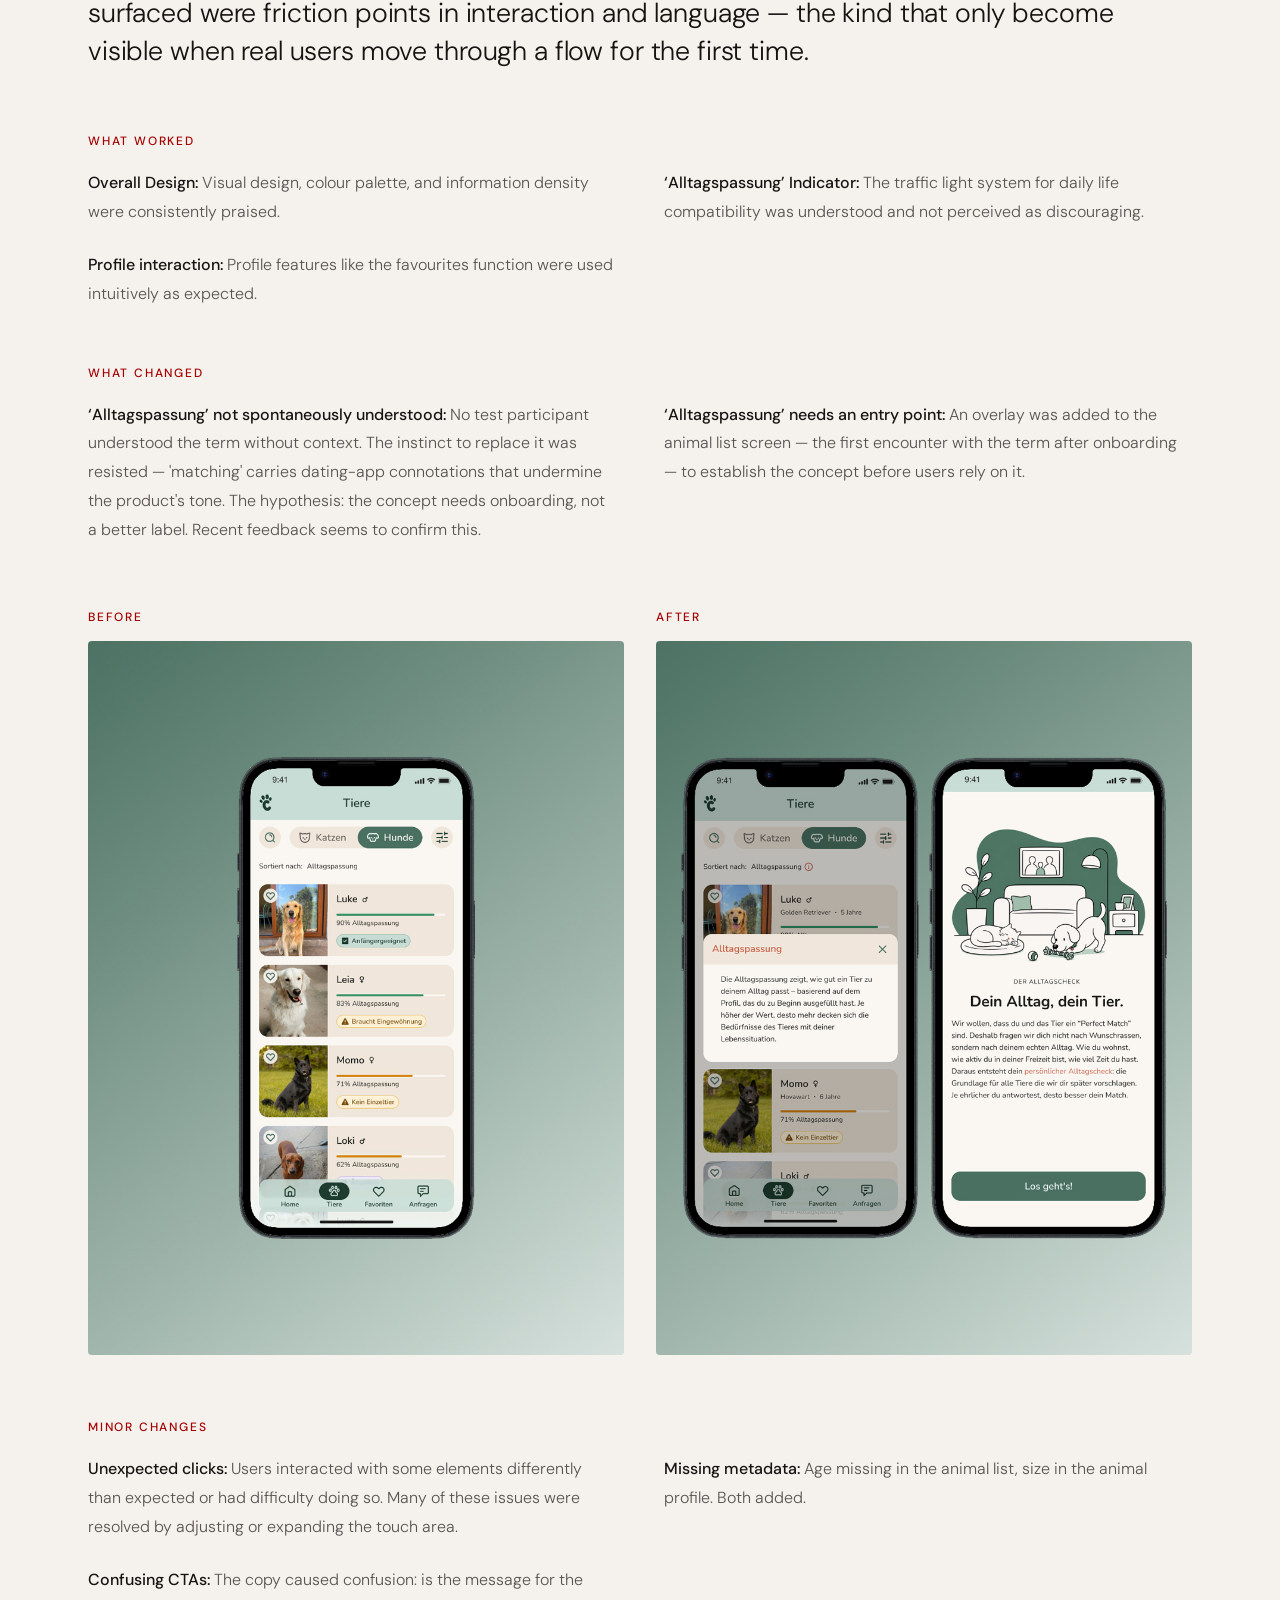
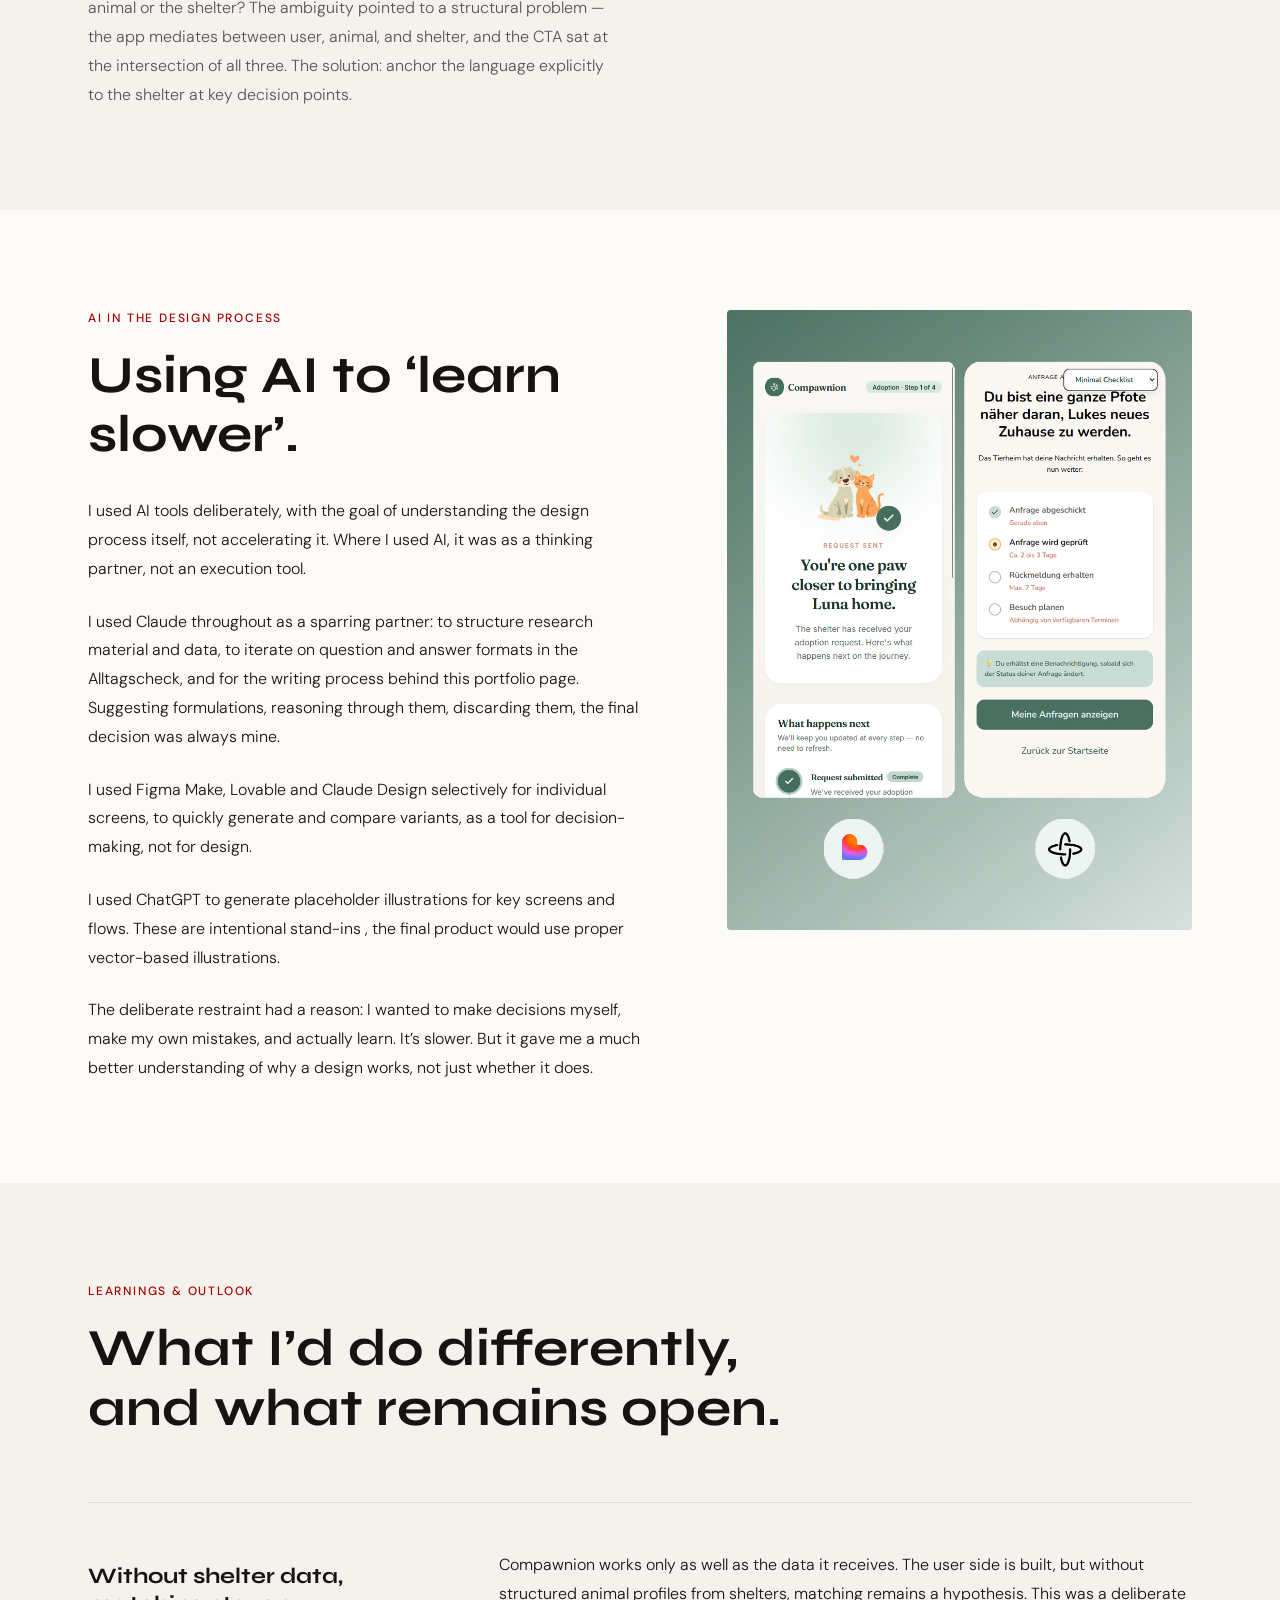
==== commit 0f7a886c: "Add files via upload" ====
--- a/compawnion.html
+++ b/compawnion.html
@@ -51,6 +51,9 @@
       <h1 class="cs-title">Compawnion</h1>
       <p class="cs-tagline">Pet adoption that fits your life.</p>
       <p class="cs-blurb">A mobile app that helps first-time adopters find the right shelter animal, by honestly mapping daily life before browsing.</p>
+	  
+	  <a class="proto-link" href="https://www.figma.com/proto/0z4sNHGSA0iNiWBTUlxPIJ/Compawnion---Benedikt-Faber--Copy-?node-id=2600-2656&p=f&viewport=-32%2C431%2C0.29&t=J0BWhizHAJ8CIth6-1&scaling=scale-down&content-scaling=fixed&starting-point-node-id=2600%3A2656&page-id=1%3A10" target="_blank" rel="noopener noreferrer">View interactive prototype <span class="arrow">&rarr;</span></a>
+
 
       <div class="cs-hero-grid">
         <div class="cs-meta">
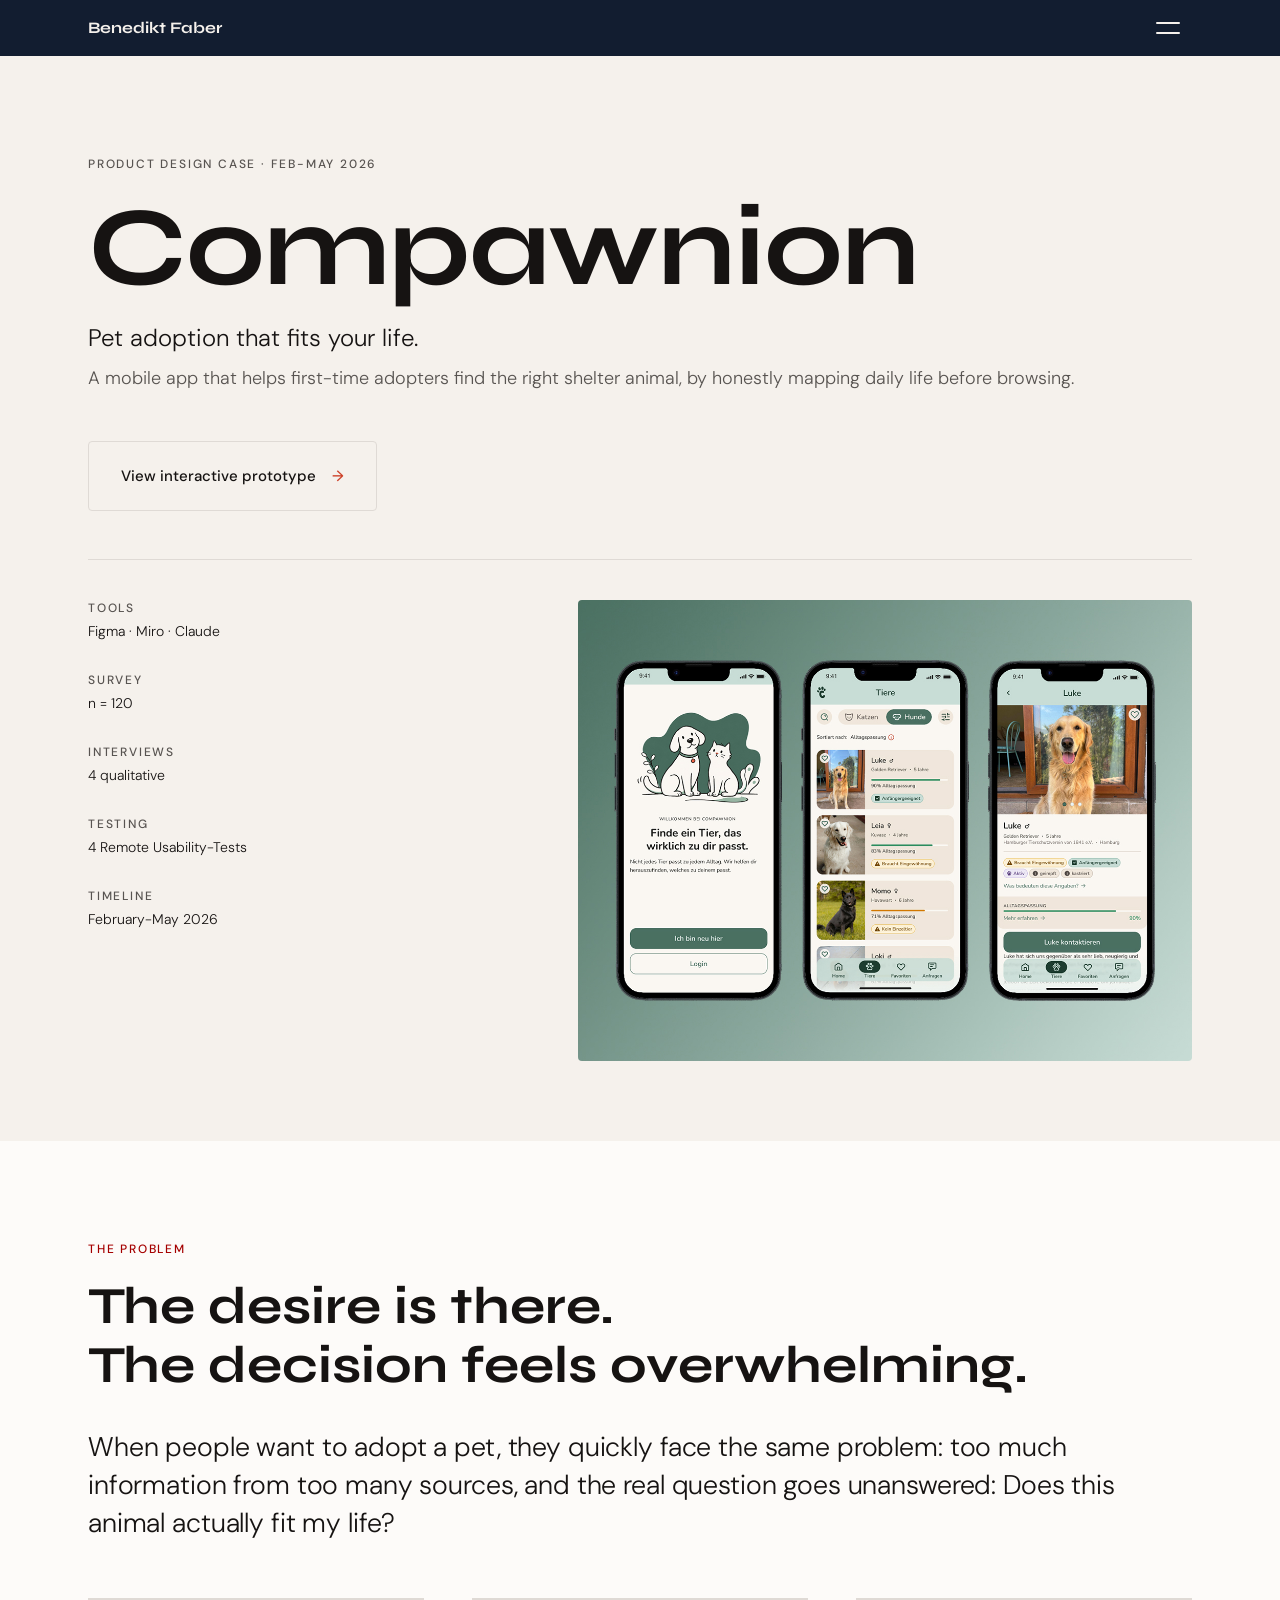
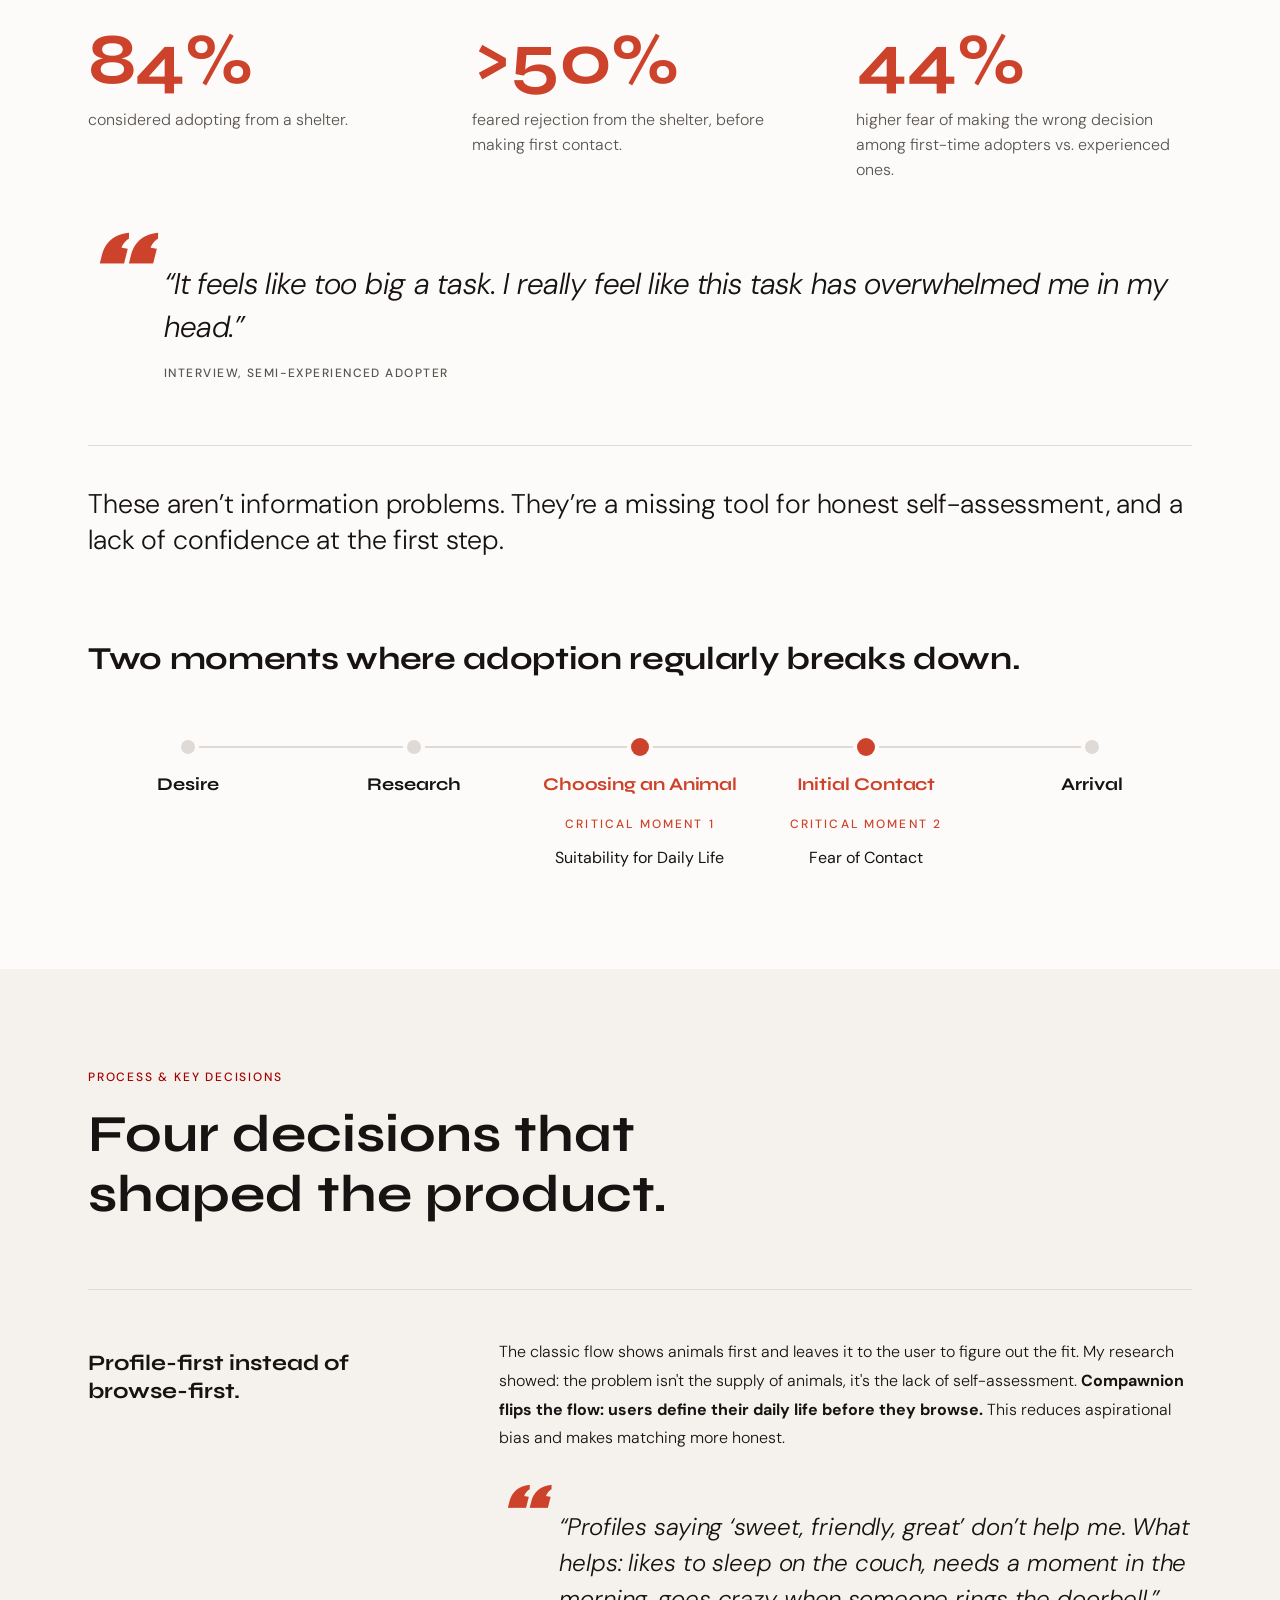
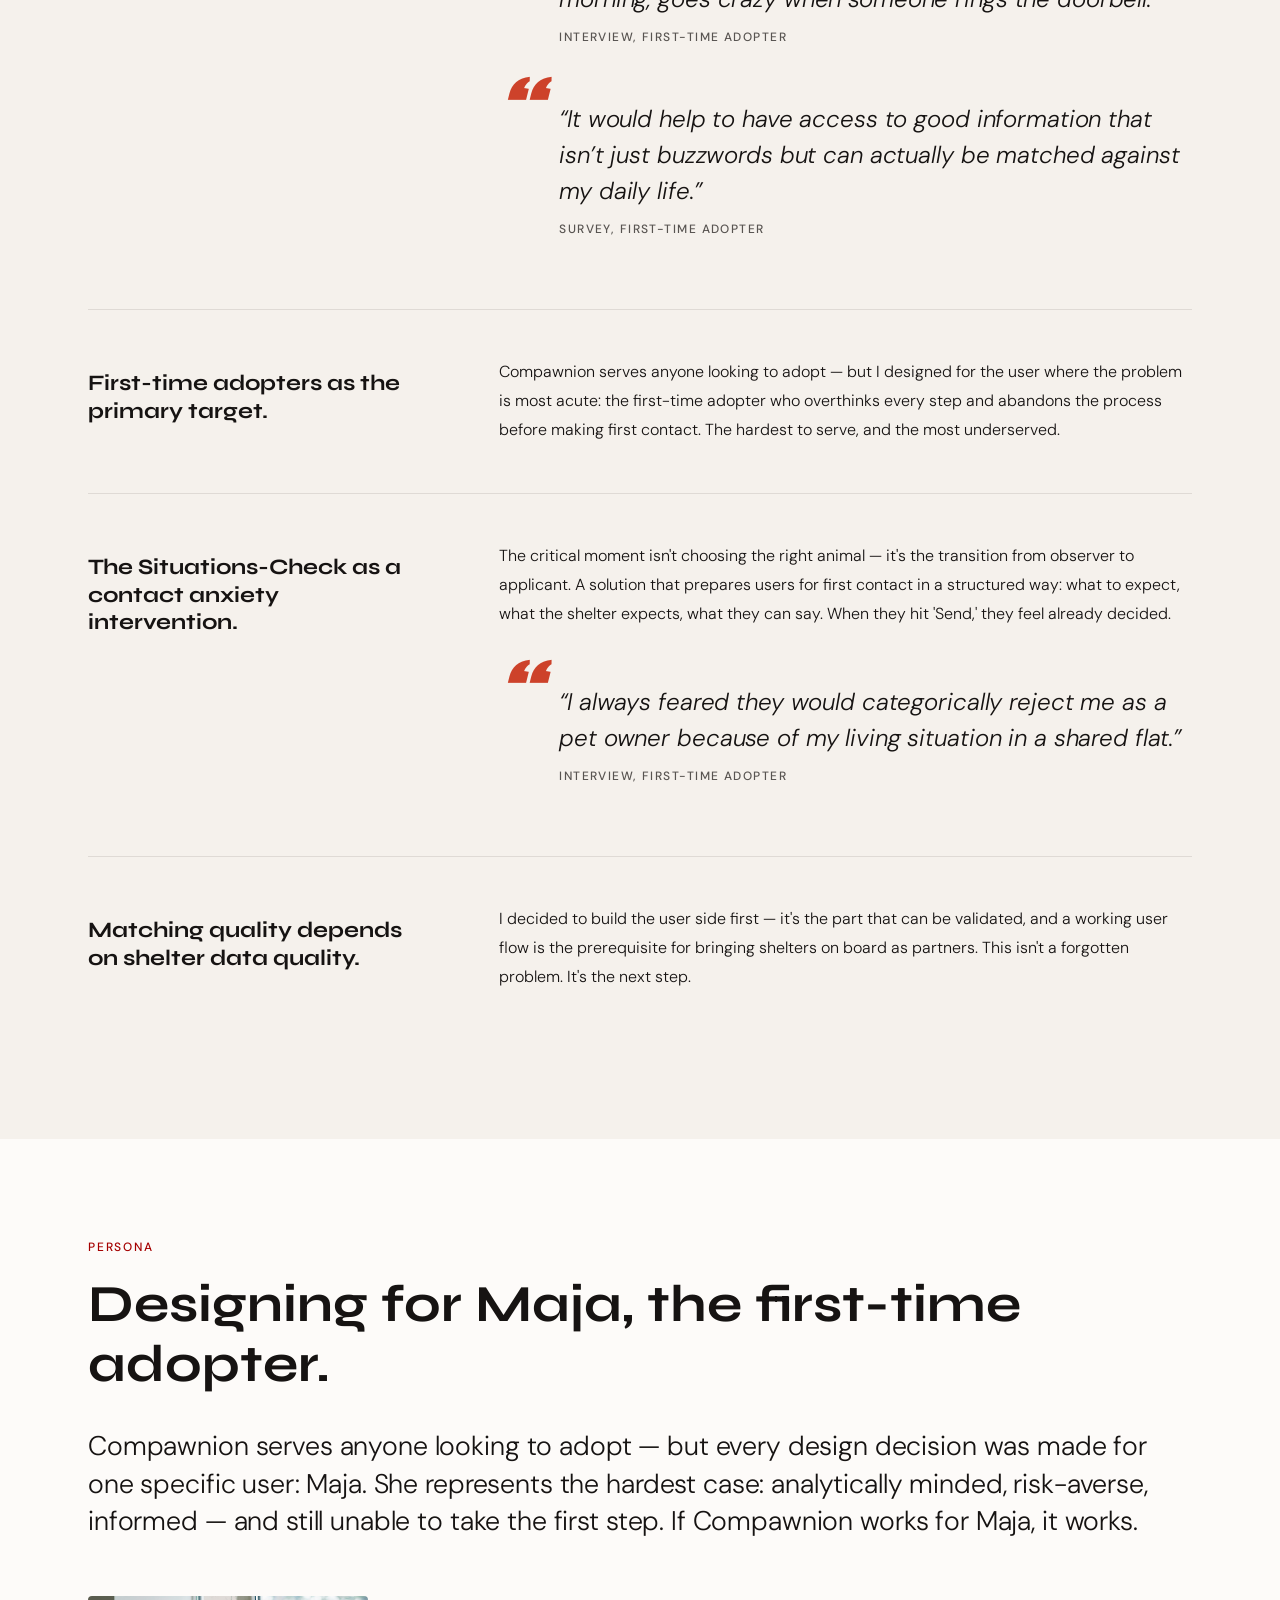
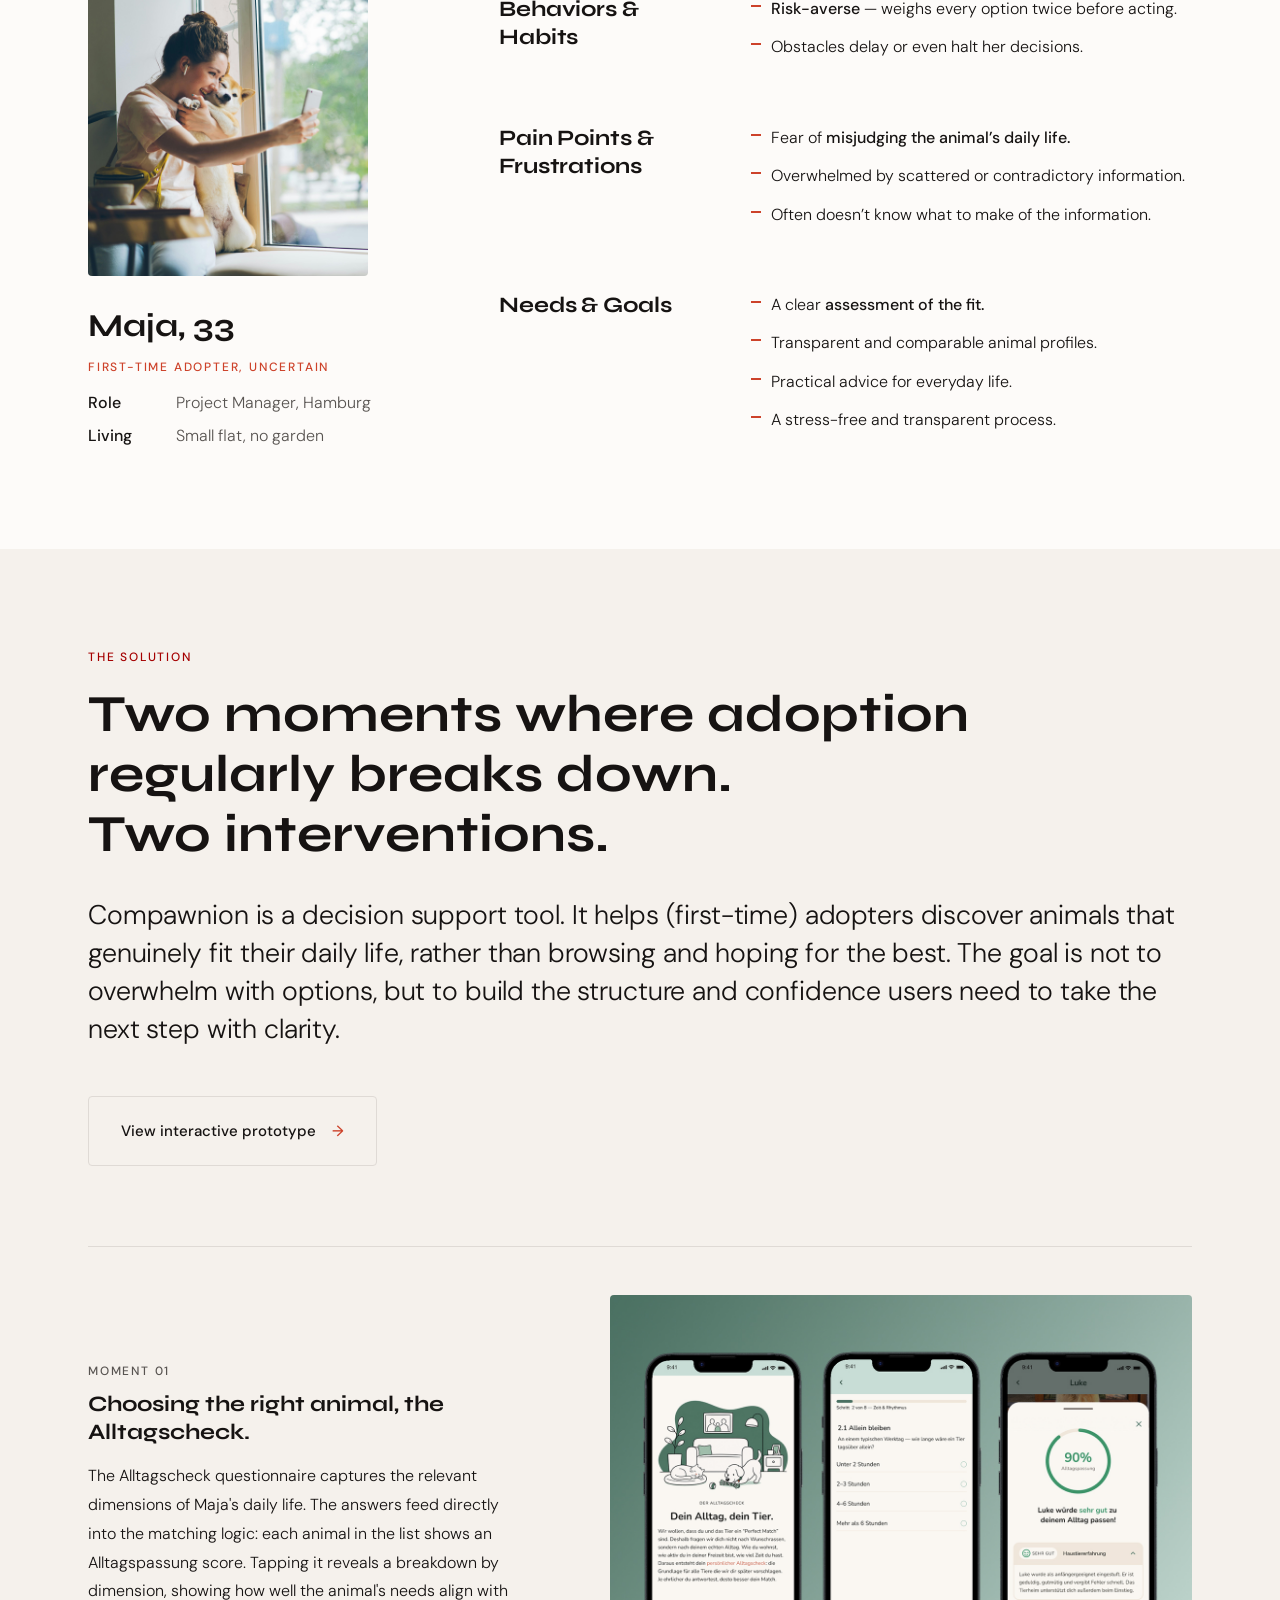
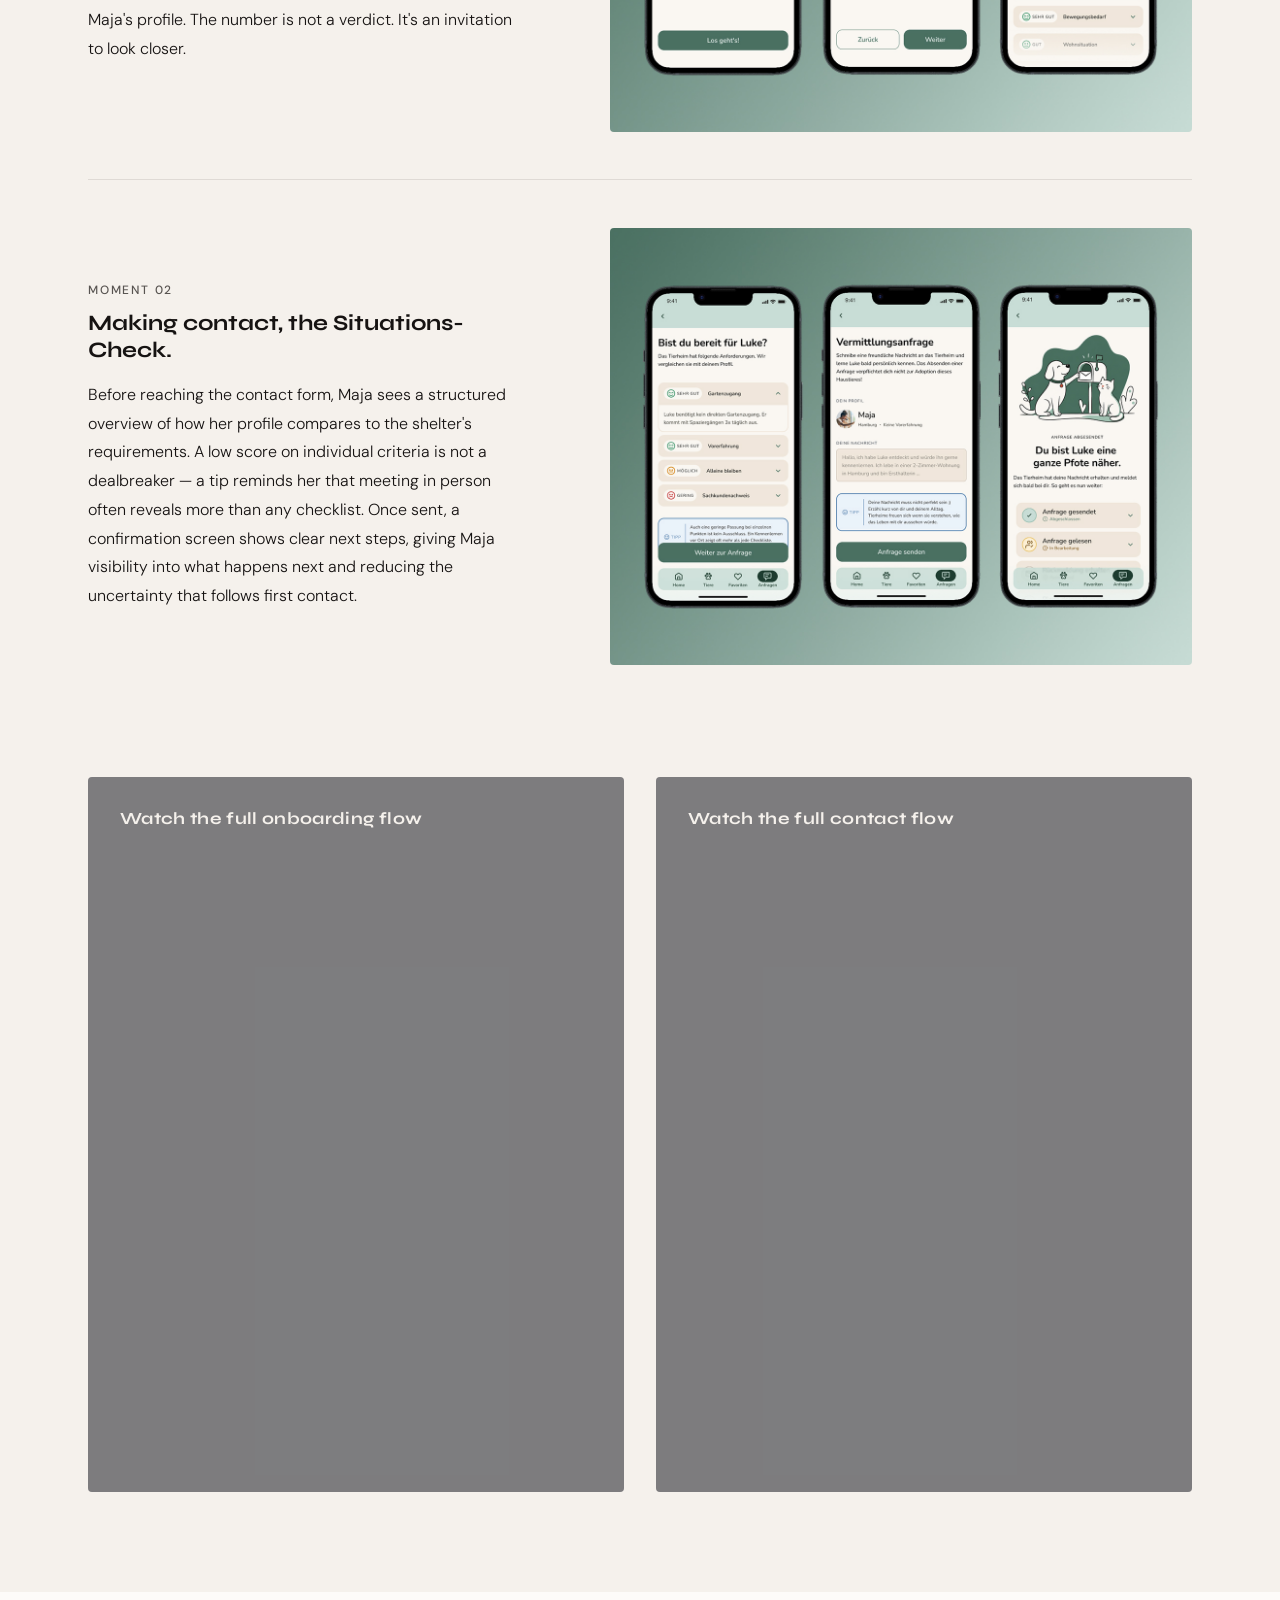
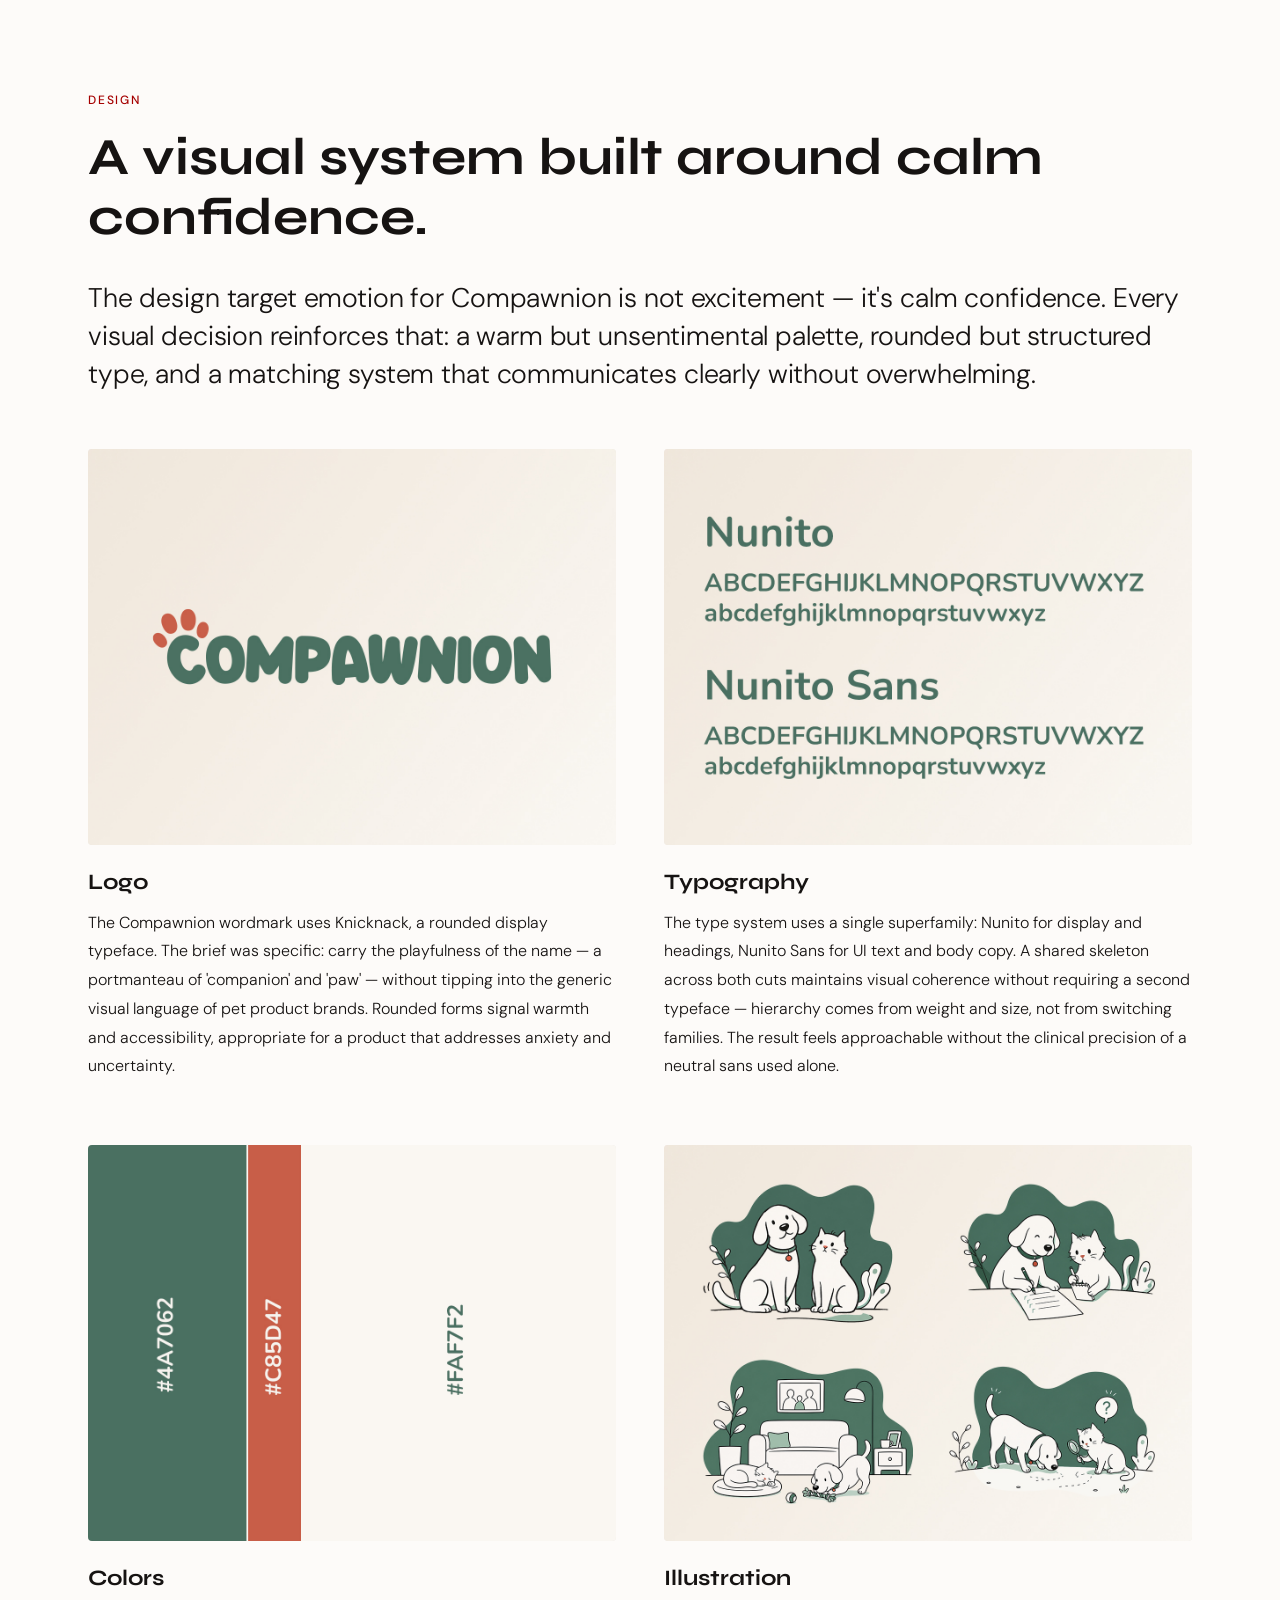
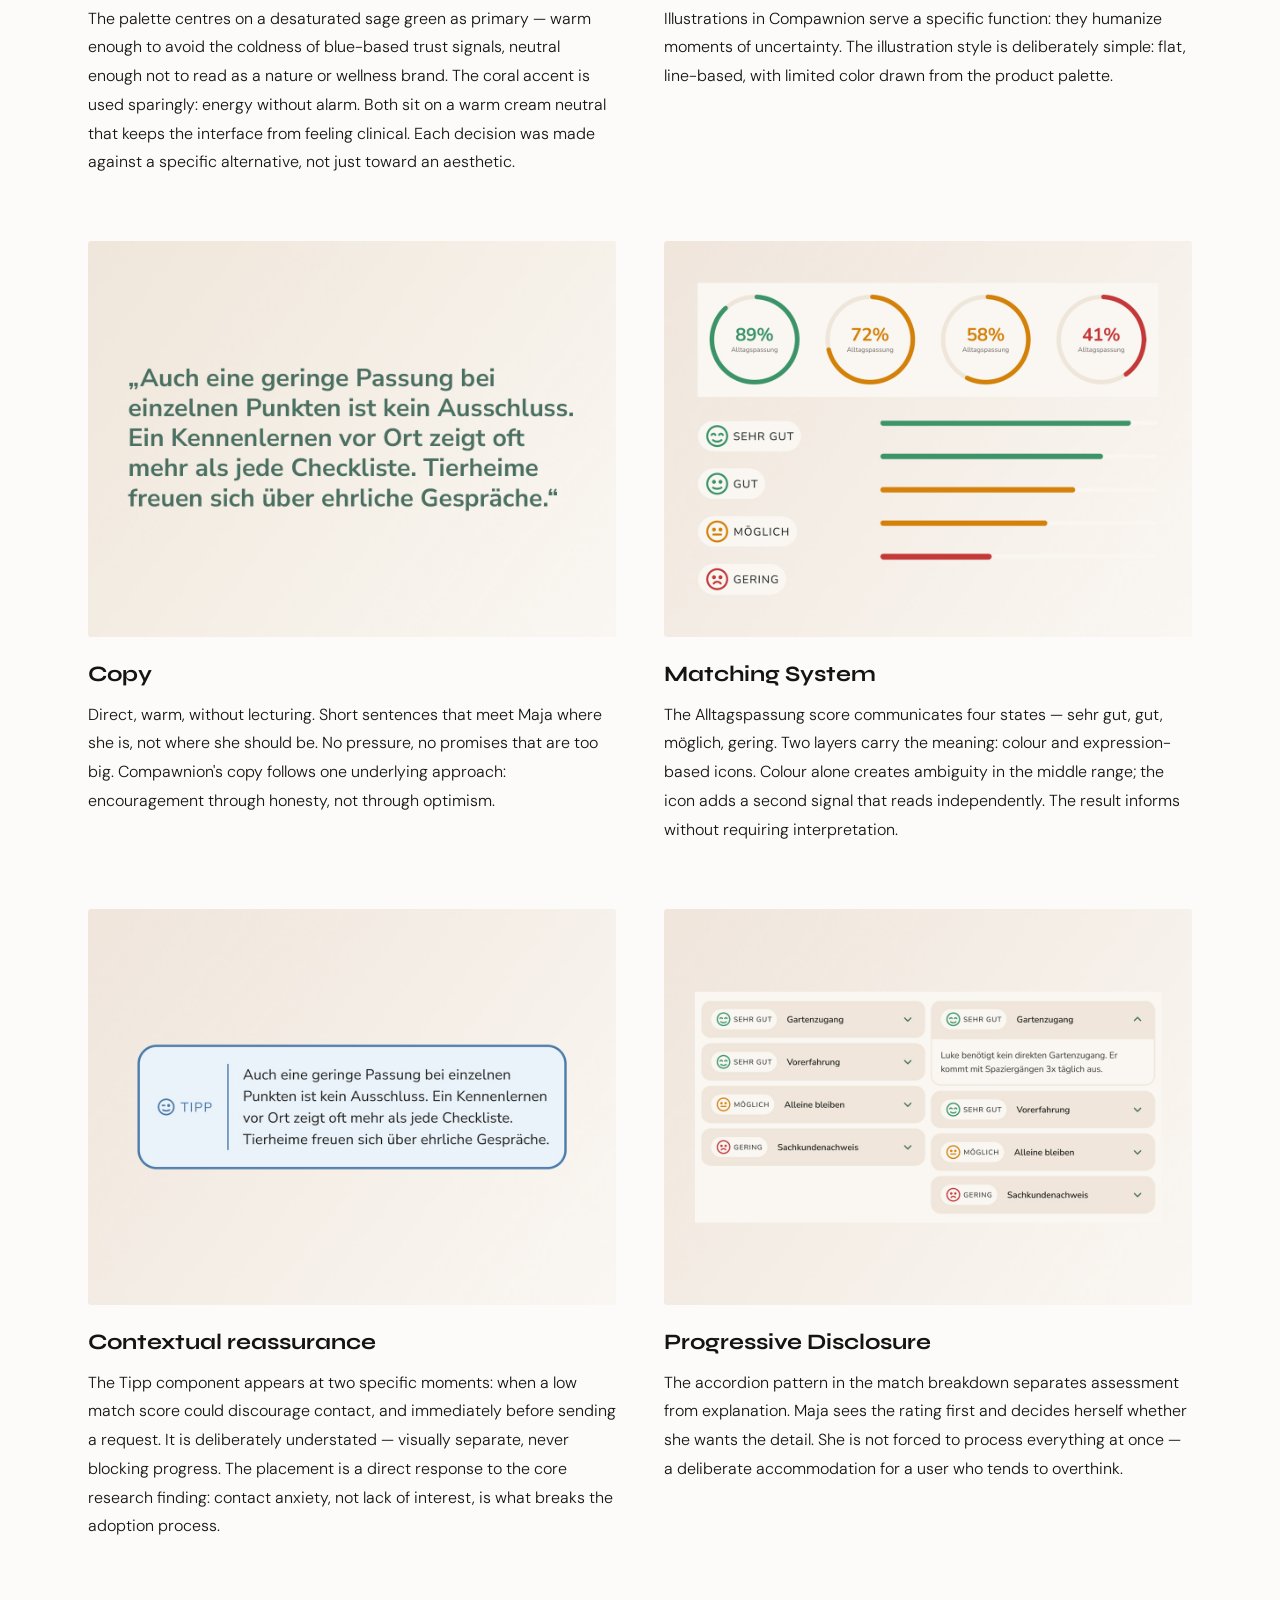
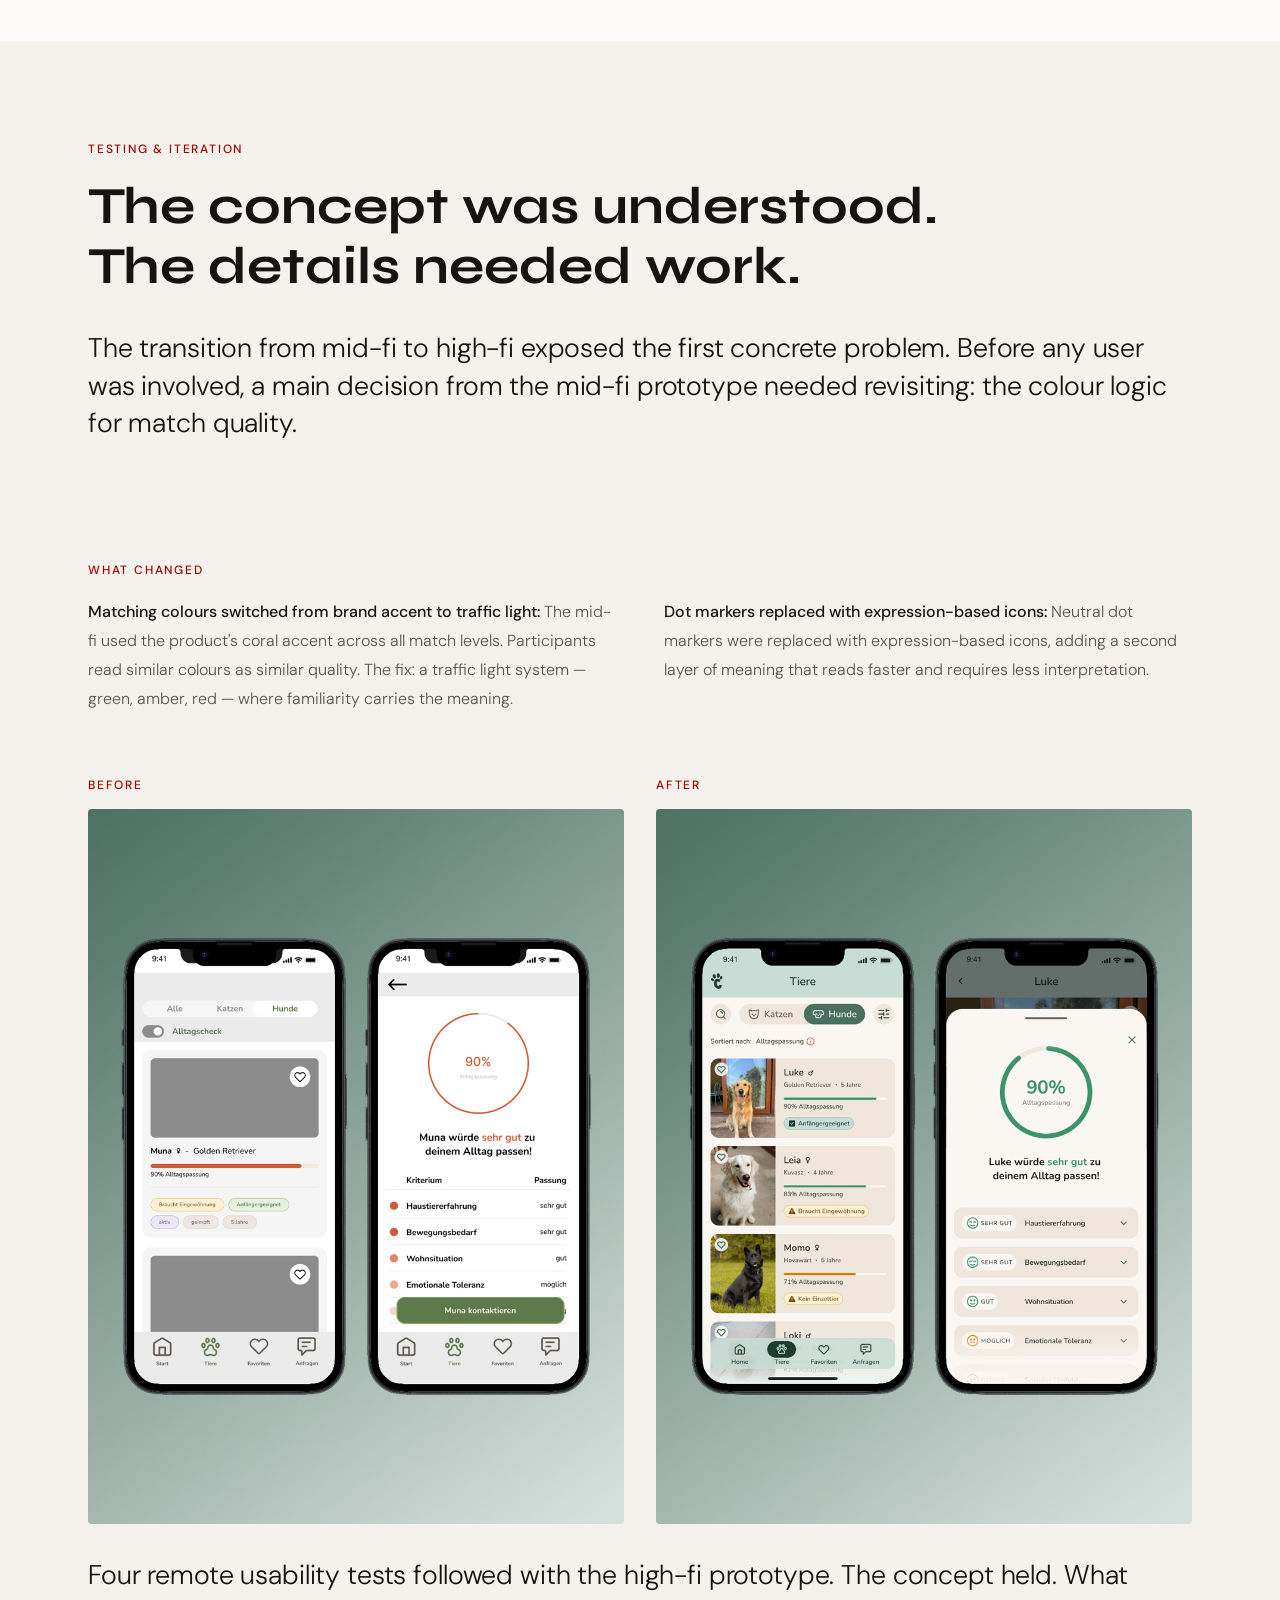
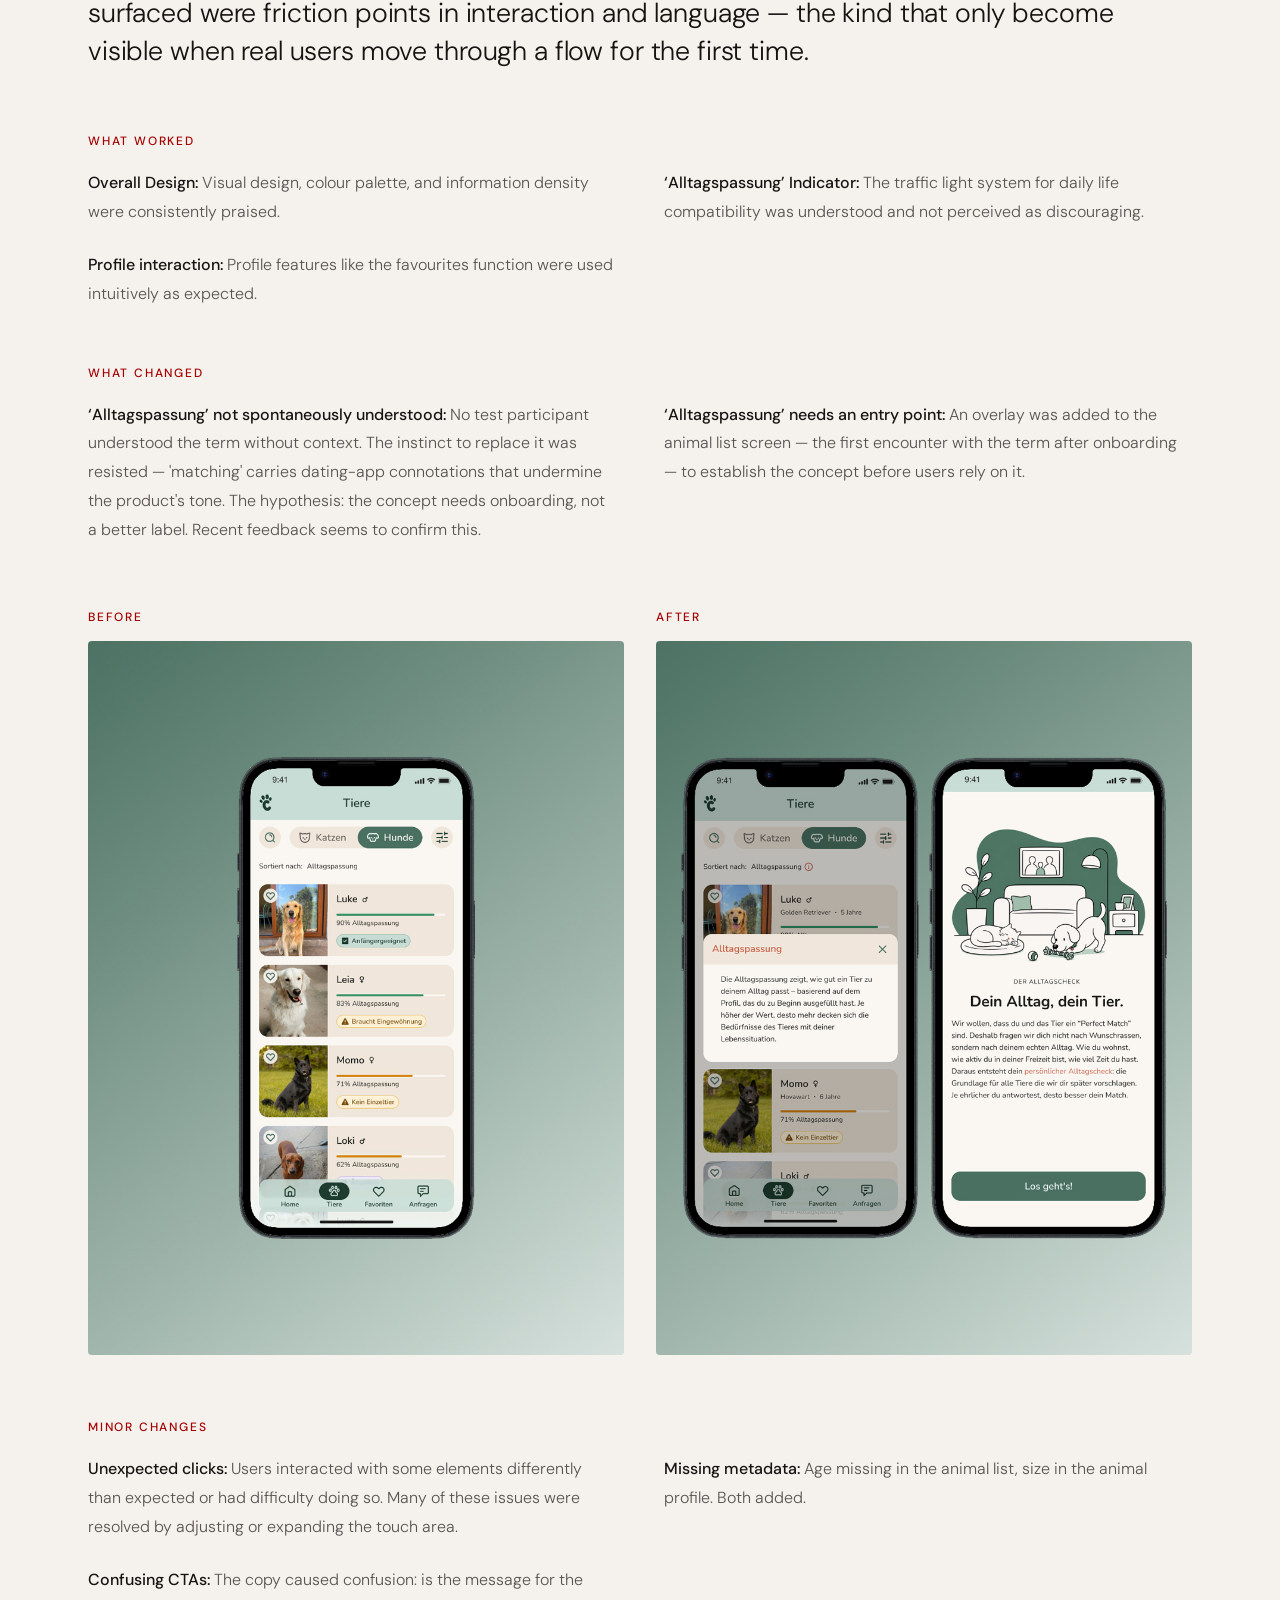
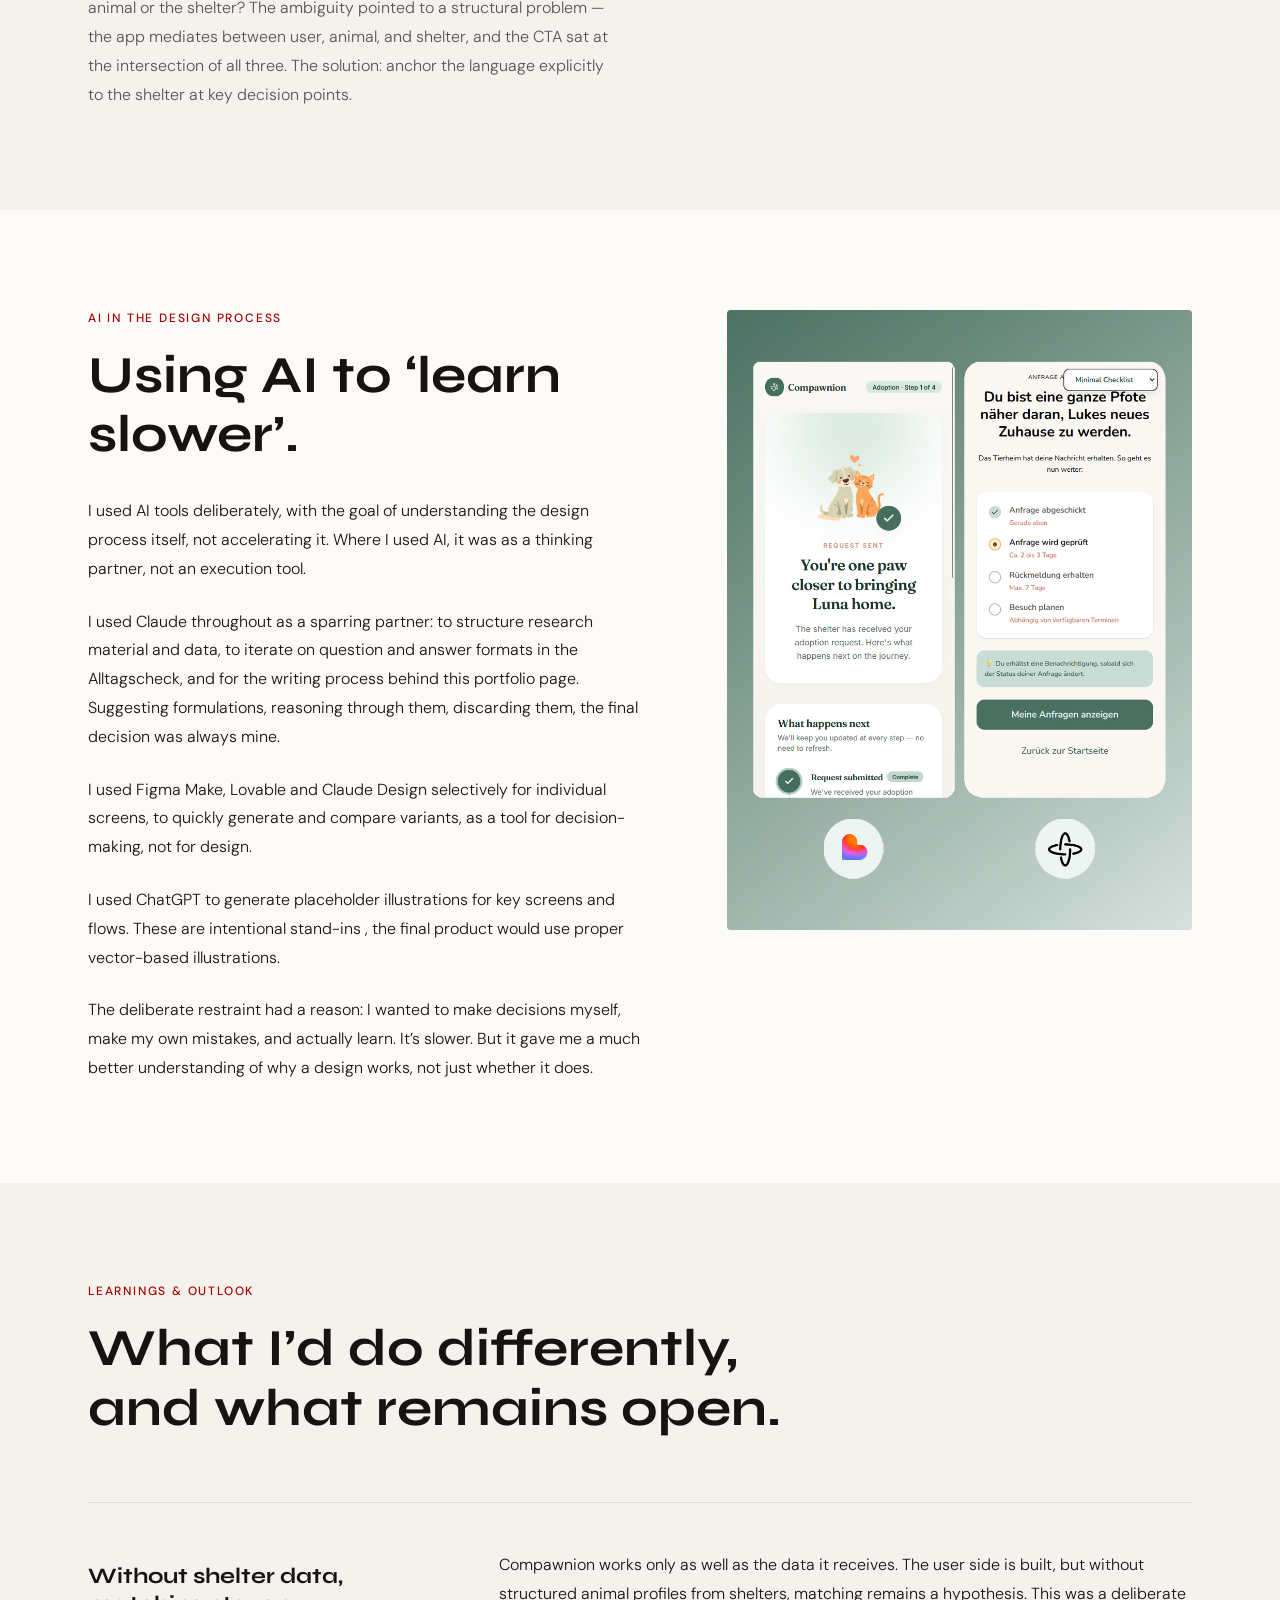
==== commit c617e360: "Add files via upload" ====
--- a/compawnion.html
+++ b/compawnion.html
@@ -609,8 +609,8 @@
   <!-- FOOTER -->
   <footer class="footer" id="contact">
     <div class="footer-inner">
-      <h2 class="footer-headline">Open to new<br>opportunities.</h2>
-      <p class="footer-subhead">Full-time roles and select freelance in UX/Product Design.</p>
+     <h2 class="footer-headline">Say Moin</h2>
+      <p class="footer-subhead">Ideas start as a conversation ;) </p>
 
       <div class="footer-contacts">
         <a class="footer-contact-link" href="mailto:moin@benediktfaber.com">moin@benediktfaber.com</a>
